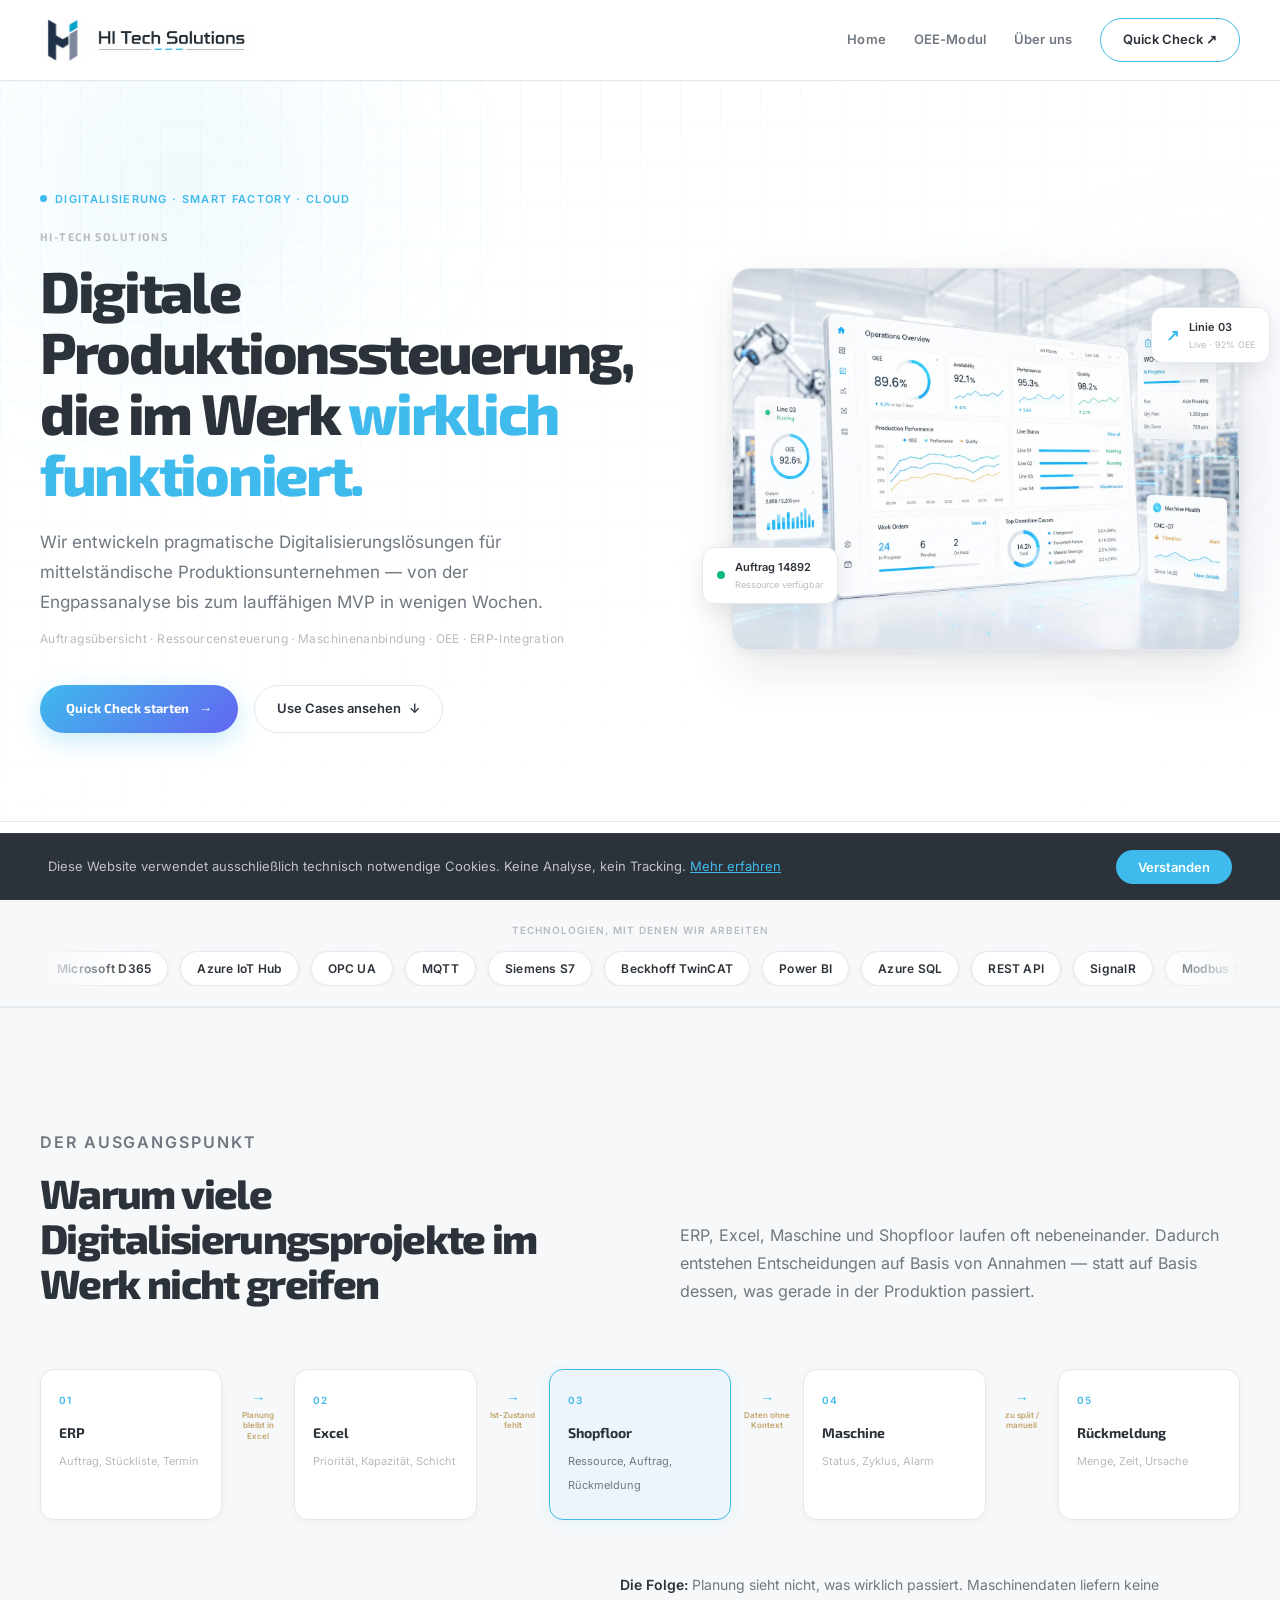
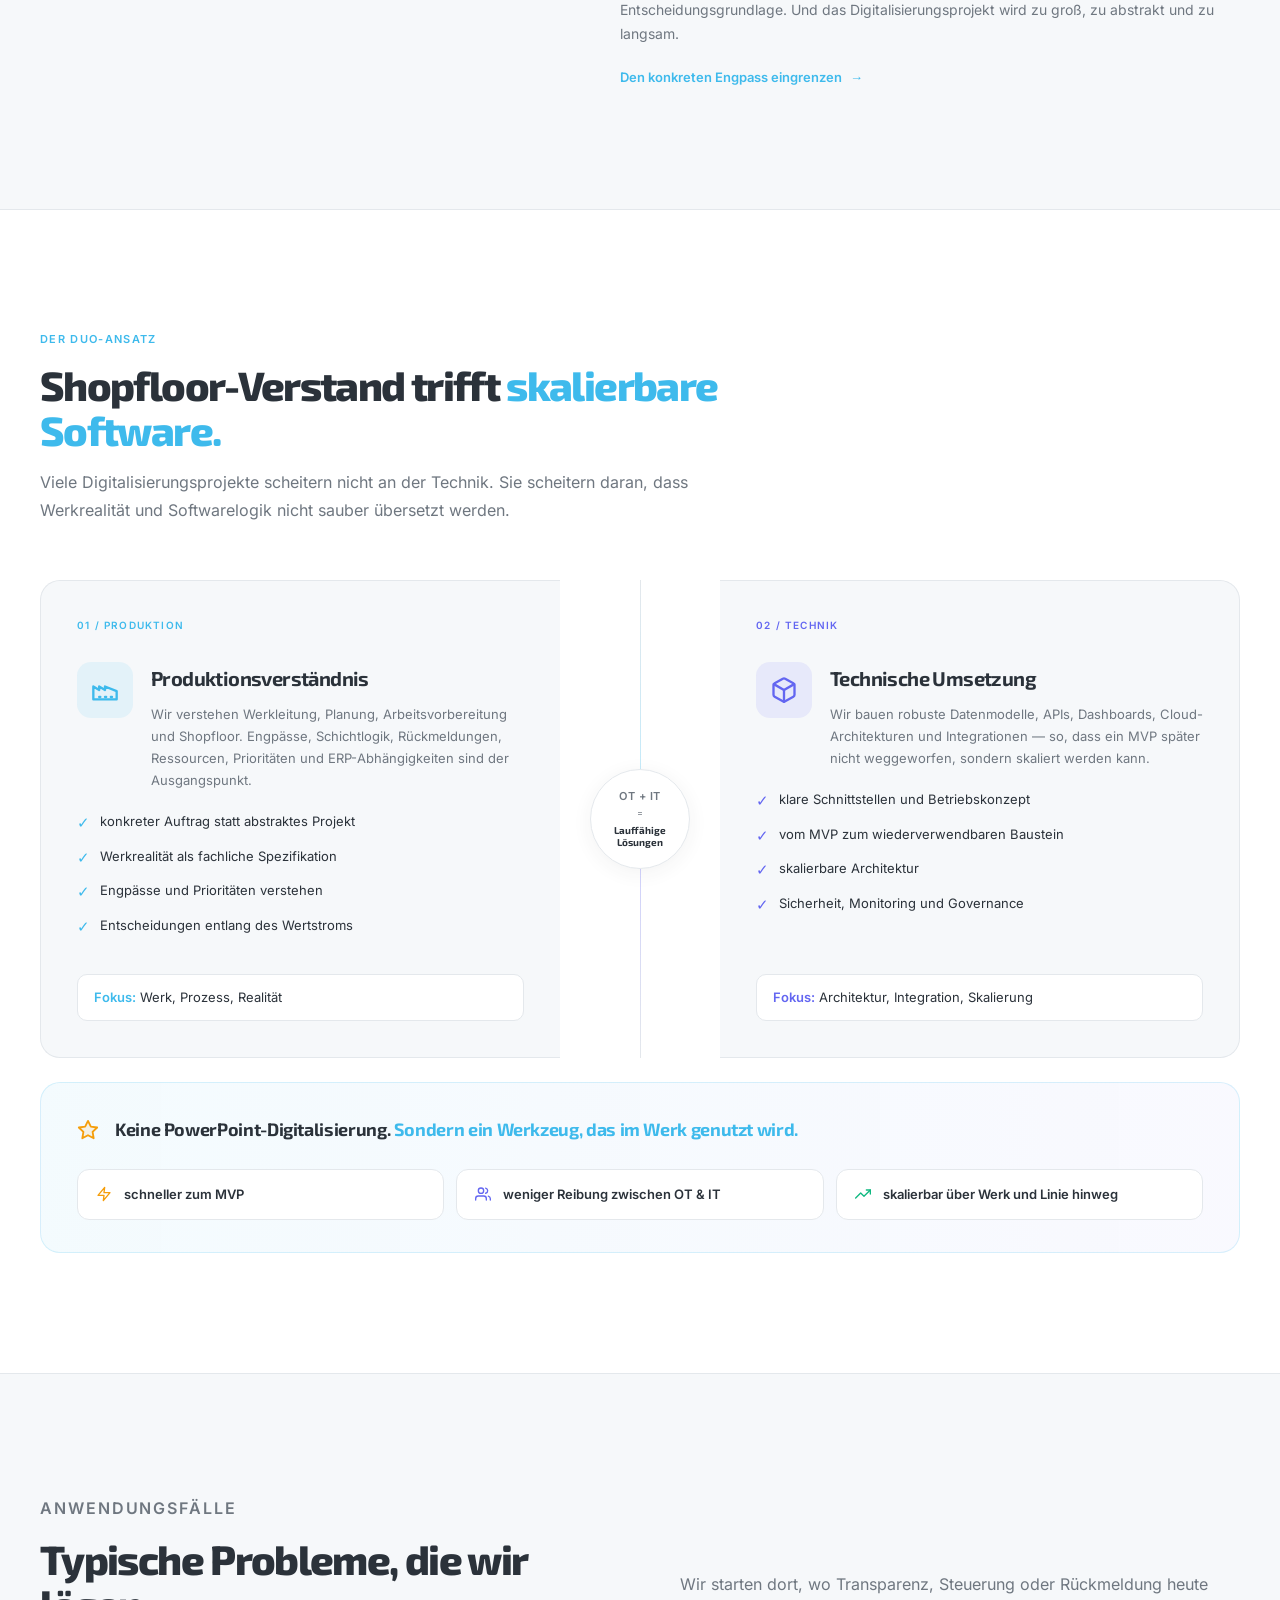
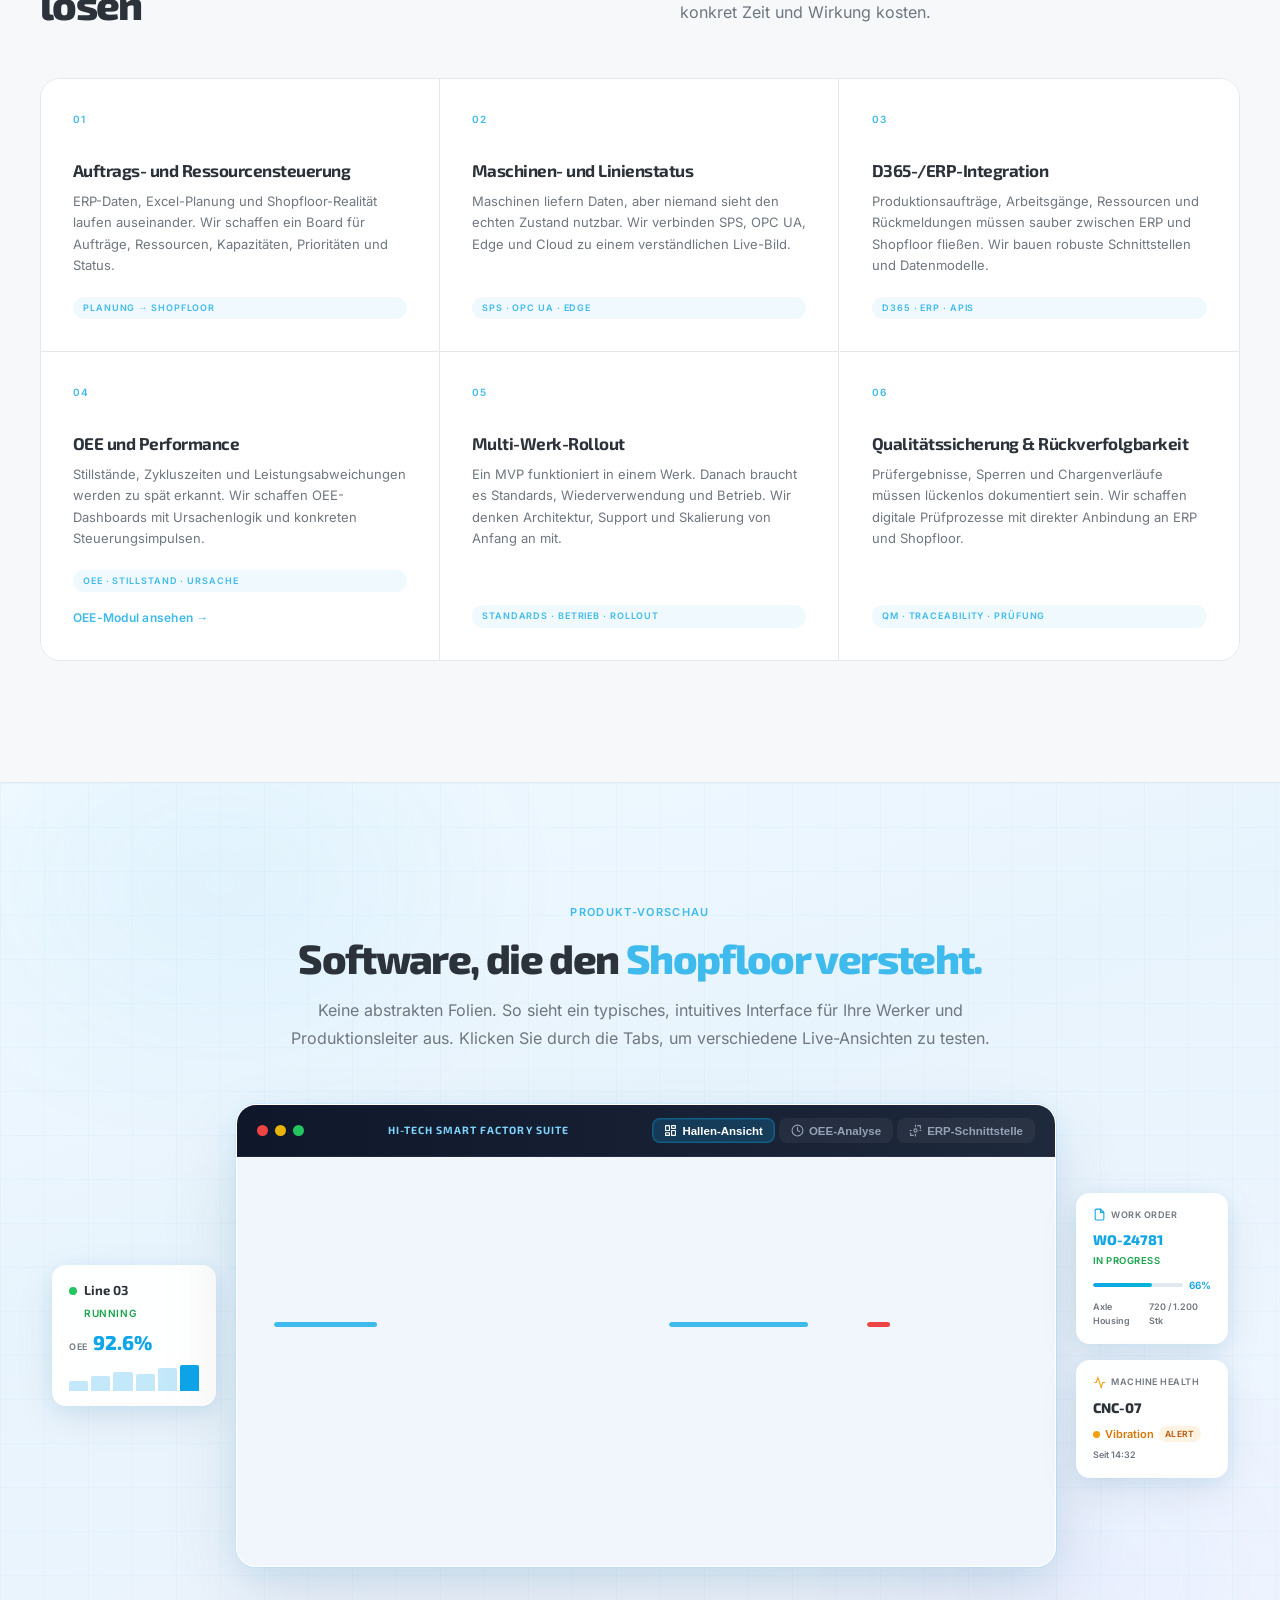
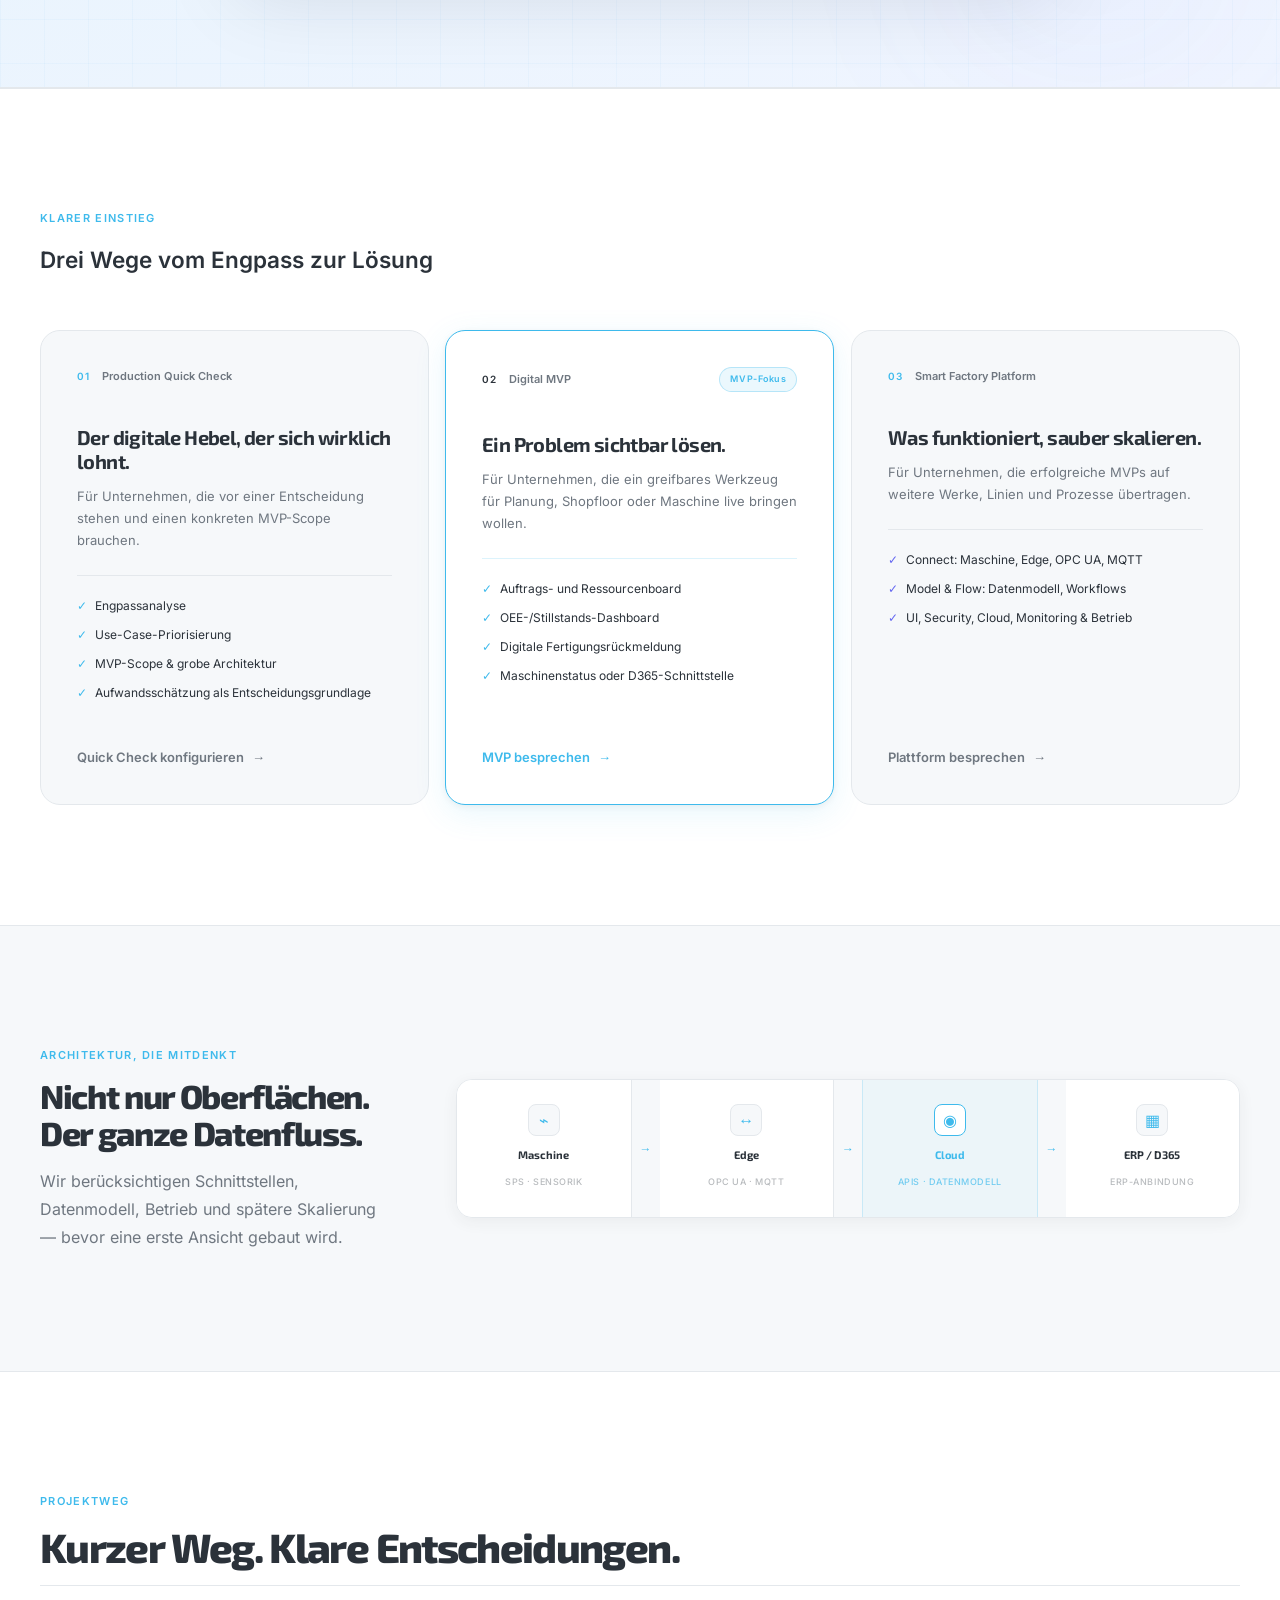
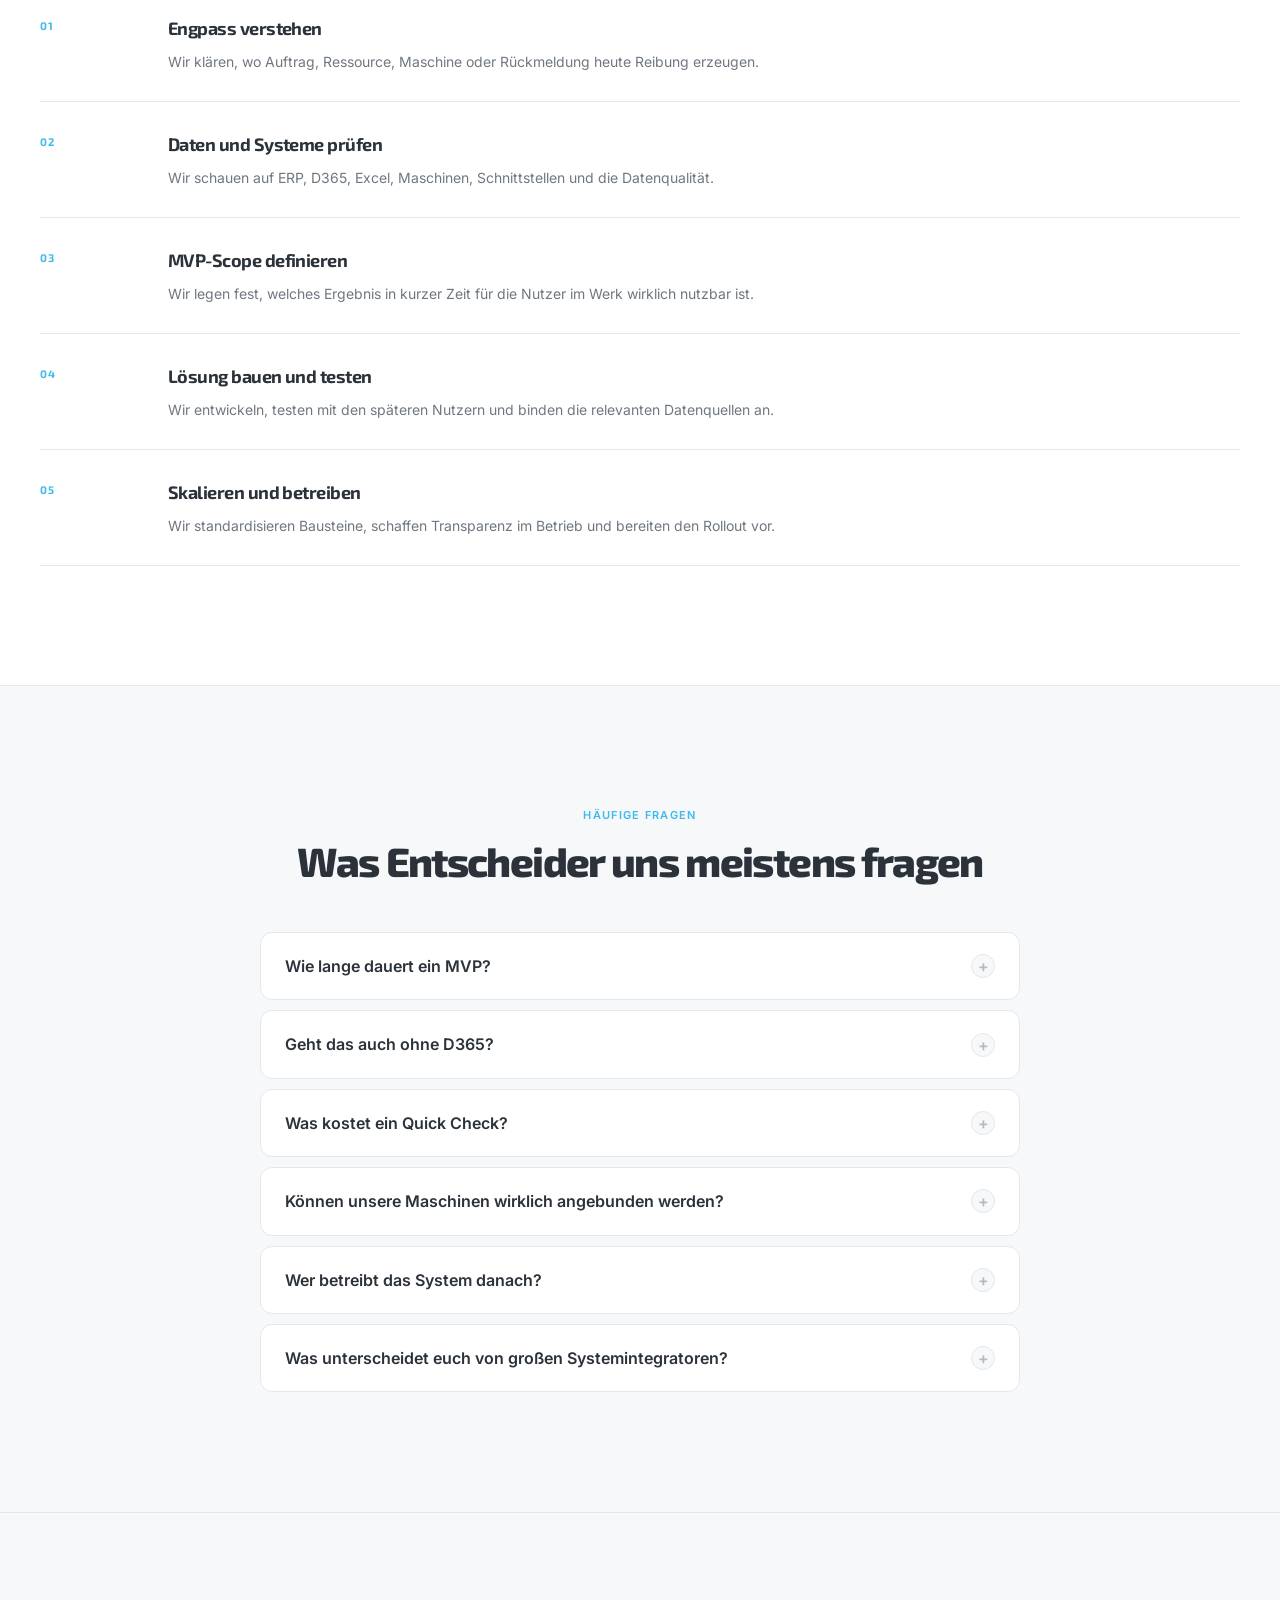
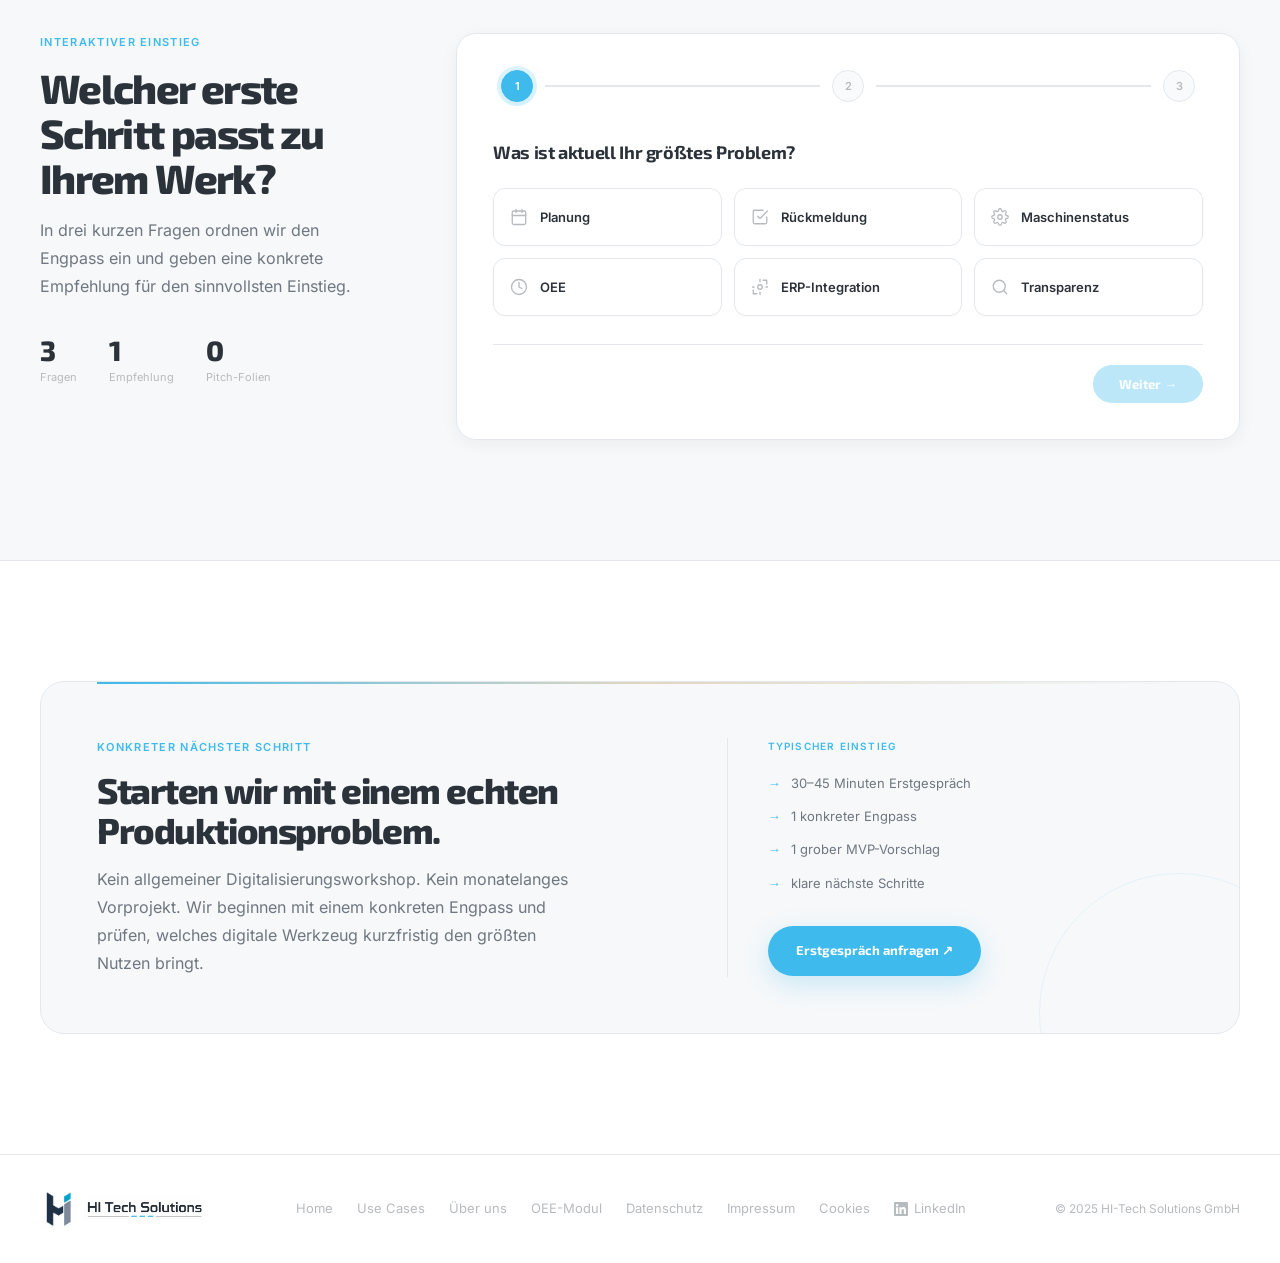
==== index.html @ 8e387e07 "Fix home page: add burger menu nav, remove floating Quick Check button - Home page navbar now shows " ====
<!doctype html>
<html lang="de">
<head>
  <meta charset="utf-8">
  <meta name="viewport" content="width=device-width, initial-scale=1">
  <title>HI-Tech Solutions | Produktionssteuerung, die funktioniert</title>
  <meta name="description" content="HI-Tech Solutions entwickelt pragmatische Digitalisierungslösungen für mittelständische Produktionsunternehmen — von der Engpassanalyse bis zum lauffähigen MVP.">
  <link rel="canonical" href="https://hitech-solutions.eu/">
  <link rel="icon" type="image/png" sizes="32x32" href="assets/logo.png">
  <link rel="apple-touch-icon" href="assets/apple-touch-icon.png">
  <link rel="manifest" href="/site.webmanifest">
  <meta name="theme-color" content="#2b323a">
  <meta property="og:type" content="website">
  <meta property="og:url" content="https://hitech-solutions.eu/">
  <meta property="og:title" content="HI-Tech Solutions – Digitalisierung für die Fertigung">
  <meta property="og:description" content="Wir verbinden Produktionswissen mit moderner Software. Pragmatische MES/MOM-Lösungen für Fertigungsunternehmen.">
  <meta property="og:image" content="https://hitech-solutions.eu/assets/smart-factory-dashboard.png">
  <meta property="og:locale" content="de_DE">
  <meta property="og:site_name" content="HI-Tech Solutions">
  <meta name="twitter:card" content="summary_large_image">
  <meta name="twitter:title" content="HI-Tech Solutions – Digitalisierung für die Fertigung">
  <meta name="twitter:description" content="Wir verbinden Produktionswissen mit moderner Software. Pragmatische MES/MOM-Lösungen für Fertigungsunternehmen.">
  <meta name="twitter:image" content="https://hitech-solutions.eu/assets/smart-factory-dashboard.png">
  <link rel="preload" as="font" type="font/woff2" href="assets/fonts/inter-normal-latin.woff2" crossorigin>
  <link rel="preload" as="font" type="font/woff2" href="assets/fonts/exo2-normal-latin.woff2" crossorigin>
  <link rel="stylesheet" href="assets/fonts/fonts.css">
  <link rel="stylesheet" href="css/auth.css">
  <link rel="stylesheet" href="css/style.css">
  <script src="js/auth.js"></script>
  <script src="js/navbar.js" defer></script>
  <script src="js/footer.js" defer></script>
</head>
<body>

<!-- Scroll progress -->
<div class="scroll-progress-container">
  <span id="progress-bar"></span>
</div>

<!-- ══ HEADER ══ -->
<hitech-navbar variant="home"></hitech-navbar>

<!-- ══ HERO ══ -->
<section id="top" class="hero-section">
  <div class="hero-grid-pattern"></div>
  <div class="hero-glow-1"></div>
  <div class="hero-glow-2"></div>

  <div id="hero-grid" class="wrap hero-layout">
    <div>
      <p class="hi d1 hero-badge-container">
        <span class="hero-badge-pulse"></span>
        Digitalisierung · Smart Factory · Cloud
      </p>
      <p class="hi d2 hero-brand">HI-Tech Solutions</p>
      <h1 class="hi d3 hero-title">Digitale Produktionssteuerung, die im Werk <em>wirklich funktioniert.</em></h1>
      <p class="hi d4 hero-lead">Wir entwickeln pragmatische Digitalisierungslösungen für mittelständische Produktionsunternehmen — von der Engpassanalyse bis zum lauffähigen MVP in wenigen Wochen.</p>
      <p class="hi d5 hero-subtags">Auftragsübersicht · Ressourcensteuerung · Maschinenanbindung · OEE · ERP-Integration</p>
      <div class="hi d6 hero-actions">
        <a href="#quick-check" class="btn-gradient">Quick Check starten <span>→</span></a>
        <a href="#use-cases" class="btn-secondary">Use Cases ansehen <span>↓</span></a>
      </div>
    </div>

    <div id="hero-visual" class="hi d4 hero-visual">
      <div class="hero-visual-glow"></div>
      <picture>
        <source srcset="assets/smart-factory-dashboard.webp" type="image/webp">
        <img src="assets/smart-factory-dashboard.png" alt="Smart-Factory-Dashboard" width="1448" height="1086" loading="lazy">
      </picture>
      <div class="hero-float-card top">
        <span class="hero-float-card-icon">↗</span>
        <span><strong>Linie 03</strong><small>Live · 92% OEE</small></span>
      </div>
      <div class="hero-float-card bottom">
        <span class="hero-float-card-dot"></span>
        <span><strong>Auftrag 14892</strong><small>Ressource verfügbar</small></span>
      </div>
    </div>
  </div>

  <div class="trust-strip-container">
    <div id="trust-strip" class="wrap trust-strip-layout">
      <span class="trust-item">Produktion verstanden</span>
      <span class="trust-dot"></span>
      <span class="trust-item">Software sauber gebaut</span>
      <span class="trust-dot"></span>
      <span class="trust-item">Cloud-ready</span>
      <span class="trust-dot"></span>
      <span class="trust-item">D365-erfahren</span>
      <span class="trust-dot"></span>
      <span class="trust-item">OT/IT-integriert</span>
    </div>
  </div>
</section>

<!-- ══ TECH LOGOS STRIP ══ -->
<section class="tech-logos-section">
  <div class="wrap tech-logos-wrap">
    <p class="tech-logos-label">Technologien, mit denen wir arbeiten</p>
    <div class="tech-logos-track-outer">
      <div class="tech-logos-track" aria-hidden="true">
        <span class="tech-logo-pill">Microsoft D365</span>
        <span class="tech-logo-pill">Azure IoT Hub</span>
        <span class="tech-logo-pill">OPC UA</span>
        <span class="tech-logo-pill">MQTT</span>
        <span class="tech-logo-pill">Siemens S7</span>
        <span class="tech-logo-pill">Beckhoff TwinCAT</span>
        <span class="tech-logo-pill">Power BI</span>
        <span class="tech-logo-pill">Azure SQL</span>
        <span class="tech-logo-pill">REST API</span>
        <span class="tech-logo-pill">SignalR</span>
        <span class="tech-logo-pill">Modbus TCP</span>
        <span class="tech-logo-pill">Microsoft D365</span>
        <span class="tech-logo-pill">Azure IoT Hub</span>
        <span class="tech-logo-pill">OPC UA</span>
        <span class="tech-logo-pill">MQTT</span>
        <span class="tech-logo-pill">Siemens S7</span>
        <span class="tech-logo-pill">Beckhoff TwinCAT</span>
        <span class="tech-logo-pill">Power BI</span>
        <span class="tech-logo-pill">Azure SQL</span>
        <span class="tech-logo-pill">REST API</span>
        <span class="tech-logo-pill">SignalR</span>
        <span class="tech-logo-pill">Modbus TCP</span>
      </div>
    </div>
  </div>
</section>

<!-- ══ PROBLEM ══ -->
<section class="sec problem-section">
  <div class="wrap">
    <div id="problem-intro" class="reveal problem-intro-grid">
      <div>
        <p class="section-eyebrow">Der Ausgangspunkt</p>
        <h2>Warum viele Digitalisierungsprojekte im Werk nicht greifen</h2>
      </div>
      <p>ERP, Excel, Maschine und Shopfloor laufen oft nebeneinander. Dadurch entstehen Entscheidungen auf Basis von Annahmen — statt auf Basis dessen, was gerade in der Produktion passiert.</p>
    </div>

    <div id="friction-flow" class="reveal friction-flow-container">
      <div class="friction-card">
        <span>01</span>
        <strong>ERP</strong>
        <small>Auftrag, Stückliste, Termin</small>
      </div>
      <div class="friction-arrow-container">
        <span>→</span>
        <span>Planung bleibt in Excel</span>
      </div>
      <div class="friction-card">
        <span>02</span>
        <strong>Excel</strong>
        <small>Priorität, Kapazität, Schicht</small>
      </div>
      <div class="friction-arrow-container">
        <span>→</span>
        <span>Ist-Zustand fehlt</span>
      </div>
      <div class="friction-card featured">
        <span>03</span>
        <strong>Shopfloor</strong>
        <small>Ressource, Auftrag, Rückmeldung</small>
      </div>
      <div class="friction-arrow-container">
        <span>→</span>
        <span>Daten ohne Kontext</span>
      </div>
      <div class="friction-card">
        <span>04</span>
        <strong>Maschine</strong>
        <small>Status, Zyklus, Alarm</small>
      </div>
      <div class="friction-arrow-container">
        <span>→</span>
        <span>zu spät / manuell</span>
      </div>
      <div class="friction-card">
        <span>05</span>
        <strong>Rückmeldung</strong>
        <small>Menge, Zeit, Ursache</small>
      </div>
    </div>

    <div class="reveal problem-conclusion">
      <p><strong>Die Folge:</strong> Planung sieht nicht, was wirklich passiert. Maschinendaten liefern keine Entscheidungsgrundlage. Und das Digitalisierungsprojekt wird zu groß, zu abstrakt und zu langsam.</p>
      <a href="#quick-check">Den konkreten Engpass eingrenzen <span>→</span></a>
    </div>
  </div>
</section>

<!-- ══ APPROACH ══ -->
<section id="ansatz" class="sec ansatz-section">
  <div class="wrap">
    <div class="reveal ansatz-intro">
      <p class="section-eyebrow">Der Duo-Ansatz</p>
      <h2 class="section-title">Shopfloor-Verstand trifft <em>skalierbare Software.</em></h2>
      <p class="section-desc">Viele Digitalisierungsprojekte scheitern nicht an der Technik. Sie scheitern daran, dass Werkrealität und Softwarelogik nicht sauber übersetzt werden.</p>
    </div>
    <!-- panels + connector -->
    <div id="approach-panels" class="reveal stagger approach-panels-container">

      <!-- Panel 01 -->
      <div class="approach-panel left">
        <p class="approach-panel-label">01 / Produktion</p>
        <div class="approach-panel-header">
          <div class="approach-panel-icon-box">
            <svg xmlns="http://www.w3.org/2000/svg" width="28" height="28" viewBox="0 0 24 24" fill="none" stroke="currentColor" stroke-width="2" stroke-linecap="round" stroke-linejoin="round"><path d="M2 20V9l5 3V9l5 3V9l10 4v7H2z"/><path d="M17 18h1"/><path d="M12 18h1"/><path d="M7 18h1"/></svg>
          </div>
          <div>
            <h3>Produktionsverständnis</h3>
            <p>Wir verstehen Werkleitung, Planung, Arbeitsvorbereitung und Shopfloor. Engpässe, Schichtlogik, Rückmeldungen, Ressourcen, Prioritäten und ERP-Abhängigkeiten sind der Ausgangspunkt.</p>
          </div>
        </div>
        <ul class="approach-panel-list">
          <li><span>✓</span>konkreter Auftrag statt abstraktes Projekt</li>
          <li><span>✓</span>Werkrealität als fachliche Spezifikation</li>
          <li><span>✓</span>Engpässe und Prioritäten verstehen</li>
          <li><span>✓</span>Entscheidungen entlang des Wertstroms</li>
        </ul>
        <div class="approach-panel-focus">
          <span>Fokus:</span> Werk, Prozess, Realität
        </div>
      </div>

      <!-- Connector -->
      <div class="approach-connector">
        <div class="approach-connector-line top"></div>
        <div class="approach-connector-hub">
          <div class="approach-connector-hub-symbols">OT + IT</div>
          <div class="approach-connector-hub-eq">=</div>
          <div class="approach-connector-hub-text">Lauffähige<br>Lösungen</div>
        </div>
        <div class="approach-connector-line bottom"></div>
      </div>

      <!-- Panel 02 -->
      <div class="approach-panel right">
        <p class="approach-panel-label">02 / Technik</p>
        <div class="approach-panel-header">
          <div class="approach-panel-icon-box">
            <svg xmlns="http://www.w3.org/2000/svg" width="28" height="28" viewBox="0 0 24 24" fill="none" stroke="currentColor" stroke-width="2" stroke-linecap="round" stroke-linejoin="round"><path d="M21 16V8a2 2 0 0 0-1-1.73l-7-4a2 2 0 0 0-2 0l-7 4A2 2 0 0 0 3 8v8a2 2 0 0 0 1 1.73l7 4a2 2 0 0 0 2 0l7-4A2 2 0 0 0 21 16z"/><polyline points="3.27 6.96 12 12.01 20.73 6.96"/><line x1="12" y1="22.08" x2="12" y2="12"/></svg>
          </div>
          <div>
            <h3>Technische Umsetzung</h3>
            <p>Wir bauen robuste Datenmodelle, APIs, Dashboards, Cloud-Architekturen und Integrationen — so, dass ein MVP später nicht weggeworfen, sondern skaliert werden kann.</p>
          </div>
        </div>
        <ul class="approach-panel-list">
          <li><span>✓</span>klare Schnittstellen und Betriebskonzept</li>
          <li><span>✓</span>vom MVP zum wiederverwendbaren Baustein</li>
          <li><span>✓</span>skalierbare Architektur</li>
          <li><span>✓</span>Sicherheit, Monitoring und Governance</li>
        </ul>
        <div class="approach-panel-focus">
          <span>Fokus:</span> Architektur, Integration, Skalierung
        </div>
      </div>
    </div>

    <!-- Bottom banner -->
    <div id="approach-conclusion" class="reveal approach-conclusion-container">
      <div class="approach-conclusion-header">
        <span>
          <svg xmlns="http://www.w3.org/2000/svg" width="22" height="22" viewBox="0 0 24 24" fill="rgba(245, 158, 11, 0.1)" stroke="#f59e0b" stroke-width="2" stroke-linecap="round" stroke-linejoin="round"><polygon points="12 2 15.09 8.26 22 9.27 17 14.14 18.18 21.02 12 17.77 5.82 21.02 7 14.14 2 9.27 8.91 8.26 12 2"/></svg>
        </span>
        <p>Keine PowerPoint-Digitalisierung. <span>Sondern ein Werkzeug, das im Werk genutzt wird.</span></p>
      </div>
      <div class="approach-conclusion-grid">
        <div class="approach-conclusion-card">
          <span>
            <svg xmlns="http://www.w3.org/2000/svg" width="16" height="16" viewBox="0 0 24 24" fill="none" stroke="#f59e0b" stroke-width="2" stroke-linecap="round" stroke-linejoin="round"><polygon points="13 2 3 14 12 14 11 22 21 10 12 10 13 2"/></svg>
          </span>schneller zum MVP
        </div>
        <div class="approach-conclusion-card">
          <span>
            <svg xmlns="http://www.w3.org/2000/svg" width="16" height="16" viewBox="0 0 24 24" fill="none" stroke="#6366f1" stroke-width="2" stroke-linecap="round" stroke-linejoin="round"><path d="M17 21v-2a4 4 0 0 0-4-4H5a4 4 0 0 0-4 4v2"/><circle cx="9" cy="7" r="4"/><path d="M23 21v-2a4 4 0 0 0-3-3.87"/><path d="M16 3.13a4 4 0 0 1 0 7.75"/></svg>
          </span>weniger Reibung zwischen OT &amp; IT
        </div>
        <div class="approach-conclusion-card">
          <span>
            <svg xmlns="http://www.w3.org/2000/svg" width="16" height="16" viewBox="0 0 24 24" fill="none" stroke="#10b981" stroke-width="2" stroke-linecap="round" stroke-linejoin="round"><polyline points="23 6 13.5 15.5 8.5 10.5 1 18"/><polyline points="17 6 23 6 23 12"/></svg>
          </span>skalierbar über Werk und Linie hinweg
        </div>
      </div>
    </div>
  </div>
</section>

<!-- ══ USE CASES ══ -->
<section id="use-cases" class="sec usecases-section">
  <div class="wrap">
    <div class="reveal usecases-intro-grid">
      <div>
        <p class="section-eyebrow">Anwendungsfälle</p>
        <h2>Typische Probleme, die wir lösen</h2>
      </div>
      <p>Wir starten dort, wo Transparenz, Steuerung oder Rückmeldung heute konkret Zeit und Wirkung kosten.</p>
    </div>
    <div id="usecase-grid" class="reveal stagger usecases-grid">
      <div class="usecase-item">
        <span class="usecase-num">01</span>
        <h3>Auftrags- und Ressourcensteuerung</h3>
        <p>ERP-Daten, Excel-Planung und Shopfloor-Realität laufen auseinander. Wir schaffen ein Board für Aufträge, Ressourcen, Kapazitäten, Prioritäten und Status.</p>
        <span class="usecase-tag">Planung → Shopfloor</span>
      </div>
      <div class="usecase-item">
        <span class="usecase-num">02</span>
        <h3>Maschinen- und Linienstatus</h3>
        <p>Maschinen liefern Daten, aber niemand sieht den echten Zustand nutzbar. Wir verbinden SPS, OPC UA, Edge und Cloud zu einem verständlichen Live-Bild.</p>
        <span class="usecase-tag">SPS · OPC UA · Edge</span>
      </div>
      <div class="usecase-item">
        <span class="usecase-num">03</span>
        <h3>D365-/ERP-Integration</h3>
        <p>Produktionsaufträge, Arbeitsgänge, Ressourcen und Rückmeldungen müssen sauber zwischen ERP und Shopfloor fließen. Wir bauen robuste Schnittstellen und Datenmodelle.</p>
        <span class="usecase-tag">D365 · ERP · APIs</span>
      </div>
      <div class="usecase-item">
        <span class="usecase-num">04</span>
        <h3>OEE und Performance</h3>
        <p>Stillstände, Zykluszeiten und Leistungsabweichungen werden zu spät erkannt. Wir schaffen OEE-Dashboards mit Ursachenlogik und konkreten Steuerungsimpulsen.</p>
        <span class="usecase-tag">OEE · Stillstand · Ursache</span>
        <a href="OEE.html" class="usecase-link">OEE-Modul ansehen →</a>
      </div>
      <div class="usecase-item">
        <span class="usecase-num">05</span>
        <h3>Multi-Werk-Rollout</h3>
        <p>Ein MVP funktioniert in einem Werk. Danach braucht es Standards, Wiederverwendung und Betrieb. Wir denken Architektur, Support und Skalierung von Anfang an mit.</p>
        <span class="usecase-tag">Standards · Betrieb · Rollout</span>
      </div>
      <div class="usecase-item">
        <span class="usecase-num">06</span>
        <h3>Qualitätssicherung & Rückverfolgbarkeit</h3>
        <p>Prüfergebnisse, Sperren und Chargenverläufe müssen lückenlos dokumentiert sein. Wir schaffen digitale Prüfprozesse mit direkter Anbindung an ERP und Shopfloor.</p>
        <span class="usecase-tag">QM · Traceability · Prüfung</span>
      </div>
    </div>
  </div>
</section>

<!-- ══ PRODUCT PREVIEW / LIVE MOCKUP ══ -->
<section id="produkt-vorschau" class="sec preview-section">
  <!-- Decorative background -->
  <div class="preview-bg" aria-hidden="true">
    <div class="preview-bg-glow g1"></div>
    <div class="preview-bg-glow g2"></div>
    <div class="preview-bg-grid"></div>
  </div>
  <div class="wrap">
    <div class="reveal preview-intro">
      <p class="section-eyebrow">Produkt-Vorschau</p>
      <h2 class="section-title">Software, die den <em>Shopfloor versteht.</em></h2>
      <p class="section-desc">Keine abstrakten Folien. So sieht ein typisches, intuitives Interface für Ihre Werker und Produktionsleiter aus. Klicken Sie durch die Tabs, um verschiedene Live-Ansichten zu testen.</p>
    </div>

    <!-- App Wrapper with Floating Cards -->
    <div class="preview-app-wrapper">

      <!-- Floating Card: Left – Line Status -->
      <div class="floating-card fc-left" aria-hidden="true">
        <div class="fc-top-row">
          <span class="fc-dot-status green"></span>
          <span class="fc-machine-label">Line 03</span>
        </div>
        <div class="fc-status-line green">Running</div>
        <div class="fc-oee-row">
          <span class="fc-oee-label">OEE</span>
          <span class="fc-oee-val">92.6%</span>
        </div>
        <div class="fc-sparkbars" aria-hidden="true">
          <span style="height:35%"></span><span style="height:52%"></span><span style="height:68%"></span>
          <span style="height:60%"></span><span style="height:80%"></span><span style="height:93%"></span>
        </div>
      </div>

      <!-- Main App Container -->
      <div id="preview-app" class="reveal preview-app-container">
        <!-- App Header -->
        <div class="app-header">
          <div class="app-window-controls">
            <span class="control-dot close"></span>
            <span class="control-dot minimize"></span>
            <span class="control-dot maximize"></span>
          </div>
          <div class="app-title">HI-TECH SMART FACTORY SUITE</div>
          <div class="app-tabs">
            <button class="app-tab-btn active" data-preview-tab="hallenansicht">
              <svg xmlns="http://www.w3.org/2000/svg" width="13" height="13" viewBox="0 0 24 24" fill="none" stroke="currentColor" stroke-width="2" stroke-linecap="round" stroke-linejoin="round"><rect x="3" y="3" width="7" height="9"/><rect x="14" y="3" width="7" height="5"/><rect x="14" y="12" width="7" height="9"/><rect x="3" y="16" width="7" height="5"/></svg>
              Hallen-Ansicht
            </button>
            <button class="app-tab-btn" data-preview-tab="oee">
              <svg xmlns="http://www.w3.org/2000/svg" width="13" height="13" viewBox="0 0 24 24" fill="none" stroke="currentColor" stroke-width="2" stroke-linecap="round" stroke-linejoin="round"><circle cx="12" cy="12" r="10"/><polyline points="12 6 12 12 16 14"/></svg>
              OEE-Analyse
            </button>
            <button class="app-tab-btn" data-preview-tab="erp">
              <svg xmlns="http://www.w3.org/2000/svg" width="13" height="13" viewBox="0 0 24 24" fill="none" stroke="currentColor" stroke-width="2" stroke-linecap="round" stroke-linejoin="round"><path d="M16 3h5v5"/><path d="M8 21H3v-5"/><path d="M12 22v-3"/><path d="M12 5V2"/><path d="M20 12h2"/><path d="M2 12h2"/><path d="M12 12m-3 0a3 3 0 1 0 6 0 3 3 0 1 0 -6 0"/></svg>
              ERP-Schnittstelle
            </button>
          </div>
        </div>

        <!-- App Body / Content Area -->
        <div class="app-body">

          <!-- Tab 1: Hallenansicht -->
          <div class="app-tab-content active" id="tab-hallenansicht">
            <!-- Machine Cards Grid -->
            <div class="preview-machine-grid">

              <!-- Machine 1: Running -->
              <div class="machine-card mc-running">
                <div class="machine-card-header">
                  <span class="machine-name">CNC-Fräse 01</span>
                  <span class="machine-status status-running"><span class="pulse-dot"></span>Läuft</span>
                </div>
                <div class="machine-oee-block">
                  <span class="machine-oee-label">OEE</span>
                  <span class="machine-oee-value oee-green">89.4%</span>
                </div>
                <div class="machine-info-line">
                  <svg xmlns="http://www.w3.org/2000/svg" width="10" height="10" viewBox="0 0 24 24" fill="none" stroke="currentColor" stroke-width="2.5"><rect x="2" y="7" width="20" height="14" rx="2"/><path d="M16 3H8"/></svg>
                  Auftrag #1042 &middot; Hebelarm
                </div>
                <div class="progress-bar-container">
                  <div class="progress-bar-label">
                    <span>Fortschritt</span>
                    <span>68%</span>
                  </div>
                  <div class="progress-bar-track">
                    <div class="progress-bar-fill" style="width: 68%;"></div>
                  </div>
                </div>
                <div class="machine-kpi-row">
                  <div class="kpi-item"><span class="kpi-val">2.850</span><span class="kpi-lbl">Stk</span></div>
                  <div class="kpi-item"><span class="kpi-val">4:20h</span><span class="kpi-lbl">Restzeit</span></div>
                  <div class="kpi-item"><span class="kpi-val">98.2%</span><span class="kpi-lbl">Qualität</span></div>
                </div>
              </div>

              <!-- Machine 2: Idle -->
              <div class="machine-card mc-idle">
                <div class="machine-card-header">
                  <span class="machine-name">CNC-Fräse 02</span>
                  <span class="machine-status status-idle"><span class="pulse-dot"></span>Bereit</span>
                </div>
                <div class="machine-oee-block">
                  <span class="machine-oee-label">OEE</span>
                  <span class="machine-oee-value oee-amber">74.2%</span>
                </div>
                <div class="machine-info-line">
                  <svg xmlns="http://www.w3.org/2000/svg" width="10" height="10" viewBox="0 0 24 24" fill="none" stroke="currentColor" stroke-width="2.5"><circle cx="12" cy="12" r="10"/><path d="M12 8v4l3 3"/></svg>
                  Kein aktiver Auftrag
                </div>
                <div class="progress-bar-container">
                  <div class="progress-bar-label">
                    <span>Fortschritt</span>
                    <span>0%</span>
                  </div>
                  <div class="progress-bar-track">
                    <div class="progress-bar-fill idle-fill" style="width: 0%;"></div>
                  </div>
                </div>
                <div class="machine-kpi-row">
                  <div class="kpi-item"><span class="kpi-val">—</span><span class="kpi-lbl">Stk</span></div>
                  <div class="kpi-item"><span class="kpi-val">Rüsten</span><span class="kpi-lbl">Status</span></div>
                  <div class="kpi-item"><span class="kpi-val">—</span><span class="kpi-lbl">Qualität</span></div>
                </div>
              </div>

              <!-- Machine 3: Running -->
              <div class="machine-card mc-running">
                <div class="machine-card-header">
                  <span class="machine-name">Schweißroboter A</span>
                  <span class="machine-status status-running"><span class="pulse-dot"></span>Läuft</span>
                </div>
                <div class="machine-oee-block">
                  <span class="machine-oee-label">OEE</span>
                  <span class="machine-oee-value oee-green">94.1%</span>
                </div>
                <div class="machine-info-line">
                  <svg xmlns="http://www.w3.org/2000/svg" width="10" height="10" viewBox="0 0 24 24" fill="none" stroke="currentColor" stroke-width="2.5"><rect x="2" y="7" width="20" height="14" rx="2"/><path d="M16 3H8"/></svg>
                  Auftrag #1041 &middot; Rahmen B
                </div>
                <div class="progress-bar-container">
                  <div class="progress-bar-label">
                    <span>Fortschritt</span>
                    <span>92%</span>
                  </div>
                  <div class="progress-bar-track">
                    <div class="progress-bar-fill" style="width: 92%;"></div>
                  </div>
                </div>
                <div class="machine-kpi-row">
                  <div class="kpi-item"><span class="kpi-val">1.840</span><span class="kpi-lbl">Stk</span></div>
                  <div class="kpi-item"><span class="kpi-val">0:30h</span><span class="kpi-lbl">Restzeit</span></div>
                  <div class="kpi-item"><span class="kpi-val">99.1%</span><span class="kpi-lbl">Qualität</span></div>
                </div>
              </div>

              <!-- Machine 4: Stopped -->
              <div class="machine-card mc-stopped">
                <div class="machine-card-header">
                  <span class="machine-name">Montagelinie 1</span>
                  <span class="machine-status status-stopped"><span class="pulse-dot"></span>Störung</span>
                </div>
                <div class="machine-oee-block">
                  <span class="machine-oee-label">OEE</span>
                  <span class="machine-oee-value oee-red">58.7%</span>
                </div>
                <div class="machine-info-line info-red">
                  <svg xmlns="http://www.w3.org/2000/svg" width="10" height="10" viewBox="0 0 24 24" fill="none" stroke="currentColor" stroke-width="2.5"><path d="M10.29 3.86L1.82 18a2 2 0 0 0 1.71 3h16.94a2 2 0 0 0 1.71-3L13.71 3.86a2 2 0 0 0-3.42 0z"/><line x1="12" y1="9" x2="12" y2="13"/><line x1="12" y1="17" x2="12.01" y2="17"/></svg>
                  Materialmangel
                </div>
                <div class="progress-bar-container">
                  <div class="progress-bar-label">
                    <span>Rüstung</span>
                    <span>15%</span>
                  </div>
                  <div class="progress-bar-track">
                    <div class="progress-bar-fill stopped" style="width: 15%;"></div>
                  </div>
                </div>
                <div class="machine-kpi-row">
                  <div class="kpi-item"><span class="kpi-val kpi-red">720</span><span class="kpi-lbl">Stk</span></div>
                  <div class="kpi-item"><span class="kpi-val kpi-red">Gestoppt</span><span class="kpi-lbl">Status</span></div>
                  <div class="kpi-item"><span class="kpi-val kpi-red">82.1%</span><span class="kpi-lbl">Qualität</span></div>
                </div>
              </div>

            </div>

            <!-- Dashboard Widgets Row -->
            <div class="dashboard-widgets-row">

              <!-- Widget 1: OEE Ring -->
              <div class="dash-widget">
                <div class="widget-header">
                  <svg xmlns="http://www.w3.org/2000/svg" width="11" height="11" viewBox="0 0 24 24" fill="none" stroke="currentColor" stroke-width="2.5"><circle cx="12" cy="12" r="10"/><polyline points="12 6 12 12 16 14"/></svg>
                  OEE-Analyse
                </div>
                <div class="widget-oee-ring">
                  <svg viewBox="0 0 64 64" width="60" height="60">
                    <circle cx="32" cy="32" r="26" fill="none" stroke="#e2e8f0" stroke-width="7"/>
                    <circle cx="32" cy="32" r="26" fill="none" stroke="#0ea5e9" stroke-width="7"
                      stroke-dasharray="163.4" stroke-dashoffset="16.7"
                      stroke-linecap="round" transform="rotate(-90 32 32)"/>
                    <text x="32" y="36" text-anchor="middle" font-size="11" font-weight="800" fill="#0f172a" font-family="Exo 2, sans-serif">89.6%</text>
                  </svg>
                </div>
                <div class="widget-trend-row">
                  <svg xmlns="http://www.w3.org/2000/svg" width="9" height="9" viewBox="0 0 24 24" fill="none" stroke="#16a34a" stroke-width="2.5"><polyline points="23 6 13.5 15.5 8.5 10.5 1 18"/><polyline points="17 6 23 6 23 12"/></svg>
                  <span class="trend-pos">+6.2%</span> vs. 7 Tage
                </div>
              </div>

              <!-- Widget 2: Linienstatus -->
              <div class="dash-widget">
                <div class="widget-header">
                  <svg xmlns="http://www.w3.org/2000/svg" width="11" height="11" viewBox="0 0 24 24" fill="none" stroke="currentColor" stroke-width="2.5"><rect x="3" y="3" width="7" height="9"/><rect x="14" y="3" width="7" height="5"/><rect x="14" y="12" width="7" height="9"/><rect x="3" y="16" width="7" height="5"/></svg>
                  Linienstatus
                </div>
                <div class="widget-line-list">
                  <div class="widget-line-item">
                    <span class="wl-name">Linie 01</span>
                    <div class="wl-track"><div class="wl-fill" style="width:85%;background:#22c55e;"></div></div>
                    <span class="wl-state" style="color:#16a34a;">Running</span>
                  </div>
                  <div class="widget-line-item">
                    <span class="wl-name">Linie 02</span>
                    <div class="wl-track"><div class="wl-fill" style="width:72%;background:#22c55e;"></div></div>
                    <span class="wl-state" style="color:#16a34a;">Running</span>
                  </div>
                  <div class="widget-line-item">
                    <span class="wl-name">Linie 03</span>
                    <div class="wl-track"><div class="wl-fill" style="width:10%;background:#f59e0b;"></div></div>
                    <span class="wl-state" style="color:#d97706;">Maintenance</span>
                  </div>
                </div>
              </div>

              <!-- Widget 3: Aufträge -->
              <div class="dash-widget">
                <div class="widget-header">
                  <svg xmlns="http://www.w3.org/2000/svg" width="11" height="11" viewBox="0 0 24 24" fill="none" stroke="currentColor" stroke-width="2.5"><path d="M14 2H6a2 2 0 0 0-2 2v16a2 2 0 0 0 2 2h12a2 2 0 0 0 2-2V8z"/><polyline points="14 2 14 8 20 8"/></svg>
                  Aufträge
                </div>
                <div class="widget-orders-kpi">
                  <div class="wok-item">
                    <span class="wok-val" style="color:#0ea5e9;">24</span>
                    <span class="wok-lbl">In Arbeit</span>
                  </div>
                  <div class="wok-item">
                    <span class="wok-val" style="color:#f59e0b;">6</span>
                    <span class="wok-lbl">Wartend</span>
                  </div>
                  <div class="wok-item">
                    <span class="wok-val" style="color:#ef4444;">2</span>
                    <span class="wok-lbl">Blockiert</span>
                  </div>
                </div>
                <div class="widget-orders-bar">
                  <div style="width:75%;background:#0ea5e9;height:100%;border-radius:3px 0 0 3px;"></div>
                  <div style="width:18.75%;background:#f59e0b;height:100%;"></div>
                  <div style="width:6.25%;background:#ef4444;height:100%;border-radius:0 3px 3px 0;"></div>
                </div>
              </div>

              <!-- Widget 4: Störungen -->
              <div class="dash-widget">
                <div class="widget-header">
                  <svg xmlns="http://www.w3.org/2000/svg" width="11" height="11" viewBox="0 0 24 24" fill="none" stroke="#ef4444" stroke-width="2.5"><path d="M10.29 3.86L1.82 18a2 2 0 0 0 1.71 3h16.94a2 2 0 0 0 1.71-3L13.71 3.86a2 2 0 0 0-3.42 0z"/><line x1="12" y1="9" x2="12" y2="13"/><line x1="12" y1="17" x2="12.01" y2="17"/></svg>
                  Störungen
                </div>
                <div class="widget-alert-list">
                  <div class="wal-item">
                    <span class="wal-dot" style="background:#ef4444;"></span>
                    <span class="wal-name">Materialmangel</span>
                    <span class="wal-loc">Linie 1</span>
                  </div>
                  <div class="wal-item">
                    <span class="wal-dot" style="background:#f59e0b;"></span>
                    <span class="wal-name">Maschinenstillstand</span>
                    <span class="wal-loc">CNC-02</span>
                  </div>
                  <div class="wal-item">
                    <span class="wal-dot" style="background:#6366f1;"></span>
                    <span class="wal-name">Qualitätsprüfung</span>
                    <span class="wal-loc">Linie 3</span>
                  </div>
                </div>
              </div>

            </div>
          </div>

          <!-- Tab 2: OEE-Analyse -->
          <div class="app-tab-content" id="tab-oee" style="display:none">
          <div class="preview-oee-layout">
            
            <!-- Gauges Row -->
            <div class="oee-gauges-container">
              <div class="oee-gauge-card">
                <div class="oee-gauge-circle" style="--percent: 85; --color: var(--color-primary);">
                  <div class="oee-gauge-value">85%</div>
                </div>
                <div class="oee-gauge-name">Verfügbarkeit</div>
              </div>
              <div class="oee-gauge-card">
                <div class="oee-gauge-circle" style="--percent: 92; --color: var(--color-indigo);">
                  <div class="oee-gauge-value">92%</div>
                </div>
                <div class="oee-gauge-name">Leistung</div>
              </div>
              <div class="oee-gauge-card">
                <div class="oee-gauge-circle" style="--percent: 99; --color: #10b981;">
                  <div class="oee-gauge-value">99%</div>
                </div>
                <div class="oee-gauge-name">Qualität</div>
              </div>
            </div>
            
            <!-- Trend and Stoppage Breakdown -->
            <div class="oee-charts-grid">
              
              <!-- Stoppage Reasons -->
              <div class="oee-chart-card">
                <h4>Hauptstillstandsgründe (Woche)</h4>
                <div class="oee-bar-chart">
                  <div class="oee-chart-row">
                    <span class="oee-row-label">Rüstvorgänge</span>
                    <div class="oee-row-track">
                      <div class="oee-row-fill" style="width: 45%; background: var(--color-primary);"></div>
                    </div>
                    <span class="oee-row-val">45%</span>
                  </div>
                  <div class="oee-chart-row">
                    <span class="oee-row-label">Materialmangel</span>
                    <div class="oee-row-track">
                      <div class="oee-row-fill" style="width: 30%; background: var(--color-indigo);"></div>
                    </div>
                    <span class="oee-row-val">30%</span>
                  </div>
                  <div class="oee-chart-row">
                    <span class="oee-row-label">Tooling-Defekt</span>
                    <div class="oee-row-track">
                      <div class="oee-row-fill" style="width: 25%; background: #ef4444;"></div>
                    </div>
                    <span class="oee-row-val">25%</span>
                  </div>
                </div>
              </div>
              
              <!-- OEE Trend -->
              <div class="oee-chart-card">
                <h4>OEE-Entwicklung (letzte 5 Tage)</h4>
                <div class="oee-trend-chart">
                  <div class="trend-col">
                    <div class="trend-bar" style="height: 78%;"><span class="trend-tooltip">Mo: 78%</span></div>
                    <span class="trend-day">Mo</span>
                  </div>
                  <div class="trend-col">
                    <div class="trend-bar" style="height: 81%;"><span class="trend-tooltip">Di: 81%</span></div>
                    <span class="trend-day">Di</span>
                  </div>
                  <div class="trend-col">
                    <div class="trend-bar" style="height: 84%;"><span class="trend-tooltip">Mi: 84%</span></div>
                    <span class="trend-day">Mi</span>
                  </div>
                  <div class="trend-col">
                    <div class="trend-bar" style="height: 86%;"><span class="trend-tooltip">Do: 86%</span></div>
                    <span class="trend-day">Do</span>
                  </div>
                  <div class="trend-col">
                    <div class="trend-bar active" style="height: 89%;"><span class="trend-tooltip">Fr: 89.4%</span></div>
                    <span class="trend-day">Fr</span>
                  </div>
                </div>
              </div>
              
            </div>
          </div>
        </div>
        
        <!-- Tab 3: ERP-Schnittstelle -->
        <div class="app-tab-content" id="tab-erp" style="display:none">
          <div class="preview-erp-layout">
            <div class="erp-status-bar">
              <div class="erp-status-left">
                <span class="status-indicator-green"></span>
                <span>Dynamics 365 Sync: <strong>Aktiv</strong></span>
              </div>
              <div class="erp-status-right">Letzter Abgleich: Gerade eben</div>
            </div>
            
            <div class="erp-logger-container">
              <div class="erp-logger-header">Echtzeit-Datenabgleich (Live-Protokoll)</div>
              <div class="erp-logger-body" id="erp-logger-flow">
                <div class="log-row">
                  <span class="log-time">[10:44:00]</span>
                  <span class="log-tag tag-success">SUCCESS</span>
                  <span class="log-msg">Shopfloor &rarr; ERP: Rückmeldung <strong>Montagelinie 1</strong> (120 Stk gefertigt)</span>
                </div>
                <div class="log-row">
                  <span class="log-time">[10:42:15]</span>
                  <span class="log-tag tag-info">SYNC</span>
                  <span class="log-msg">ERP &rarr; Shopfloor: Fertigungsauftrag <strong>#1044</strong> synchronisiert (Menge: 250 Stk)</span>
                </div>
                <div class="log-row">
                  <span class="log-time">[10:39:50]</span>
                  <span class="log-tag tag-success">SUCCESS</span>
                  <span class="log-msg">Shopfloor &rarr; ERP: Maschinenstatus <strong>CNC-Fräse 02</strong> gewechselt auf [Rüsten]</span>
                </div>
                <div class="log-row">
                  <span class="log-time">[10:35:10]</span>
                  <span class="log-tag tag-info">SYNC</span>
                  <span class="log-msg">ERP &rarr; Shopfloor: Materialcharge <strong>#C-784</strong> für Auftrag #1042 freigegeben</span>
                </div>
                <div class="log-row">
                  <span class="log-time">[10:30:00]</span>
                  <span class="log-tag tag-success">SUCCESS</span>
                  <span class="log-msg">Shopfloor &rarr; ERP: Schichtende <strong>Frühschicht</strong> gemeldet (OEE: 82.3%)</span>
                </div>
              </div>
            </div>
          </div>
        </div>

      </div><!-- /app-body -->
    </div><!-- /preview-app-container -->

      <!-- Floating Card: Work Order (right top) -->
      <div class="floating-card fc-right-top" aria-hidden="true">
        <div class="fc-header-row">
          <svg xmlns="http://www.w3.org/2000/svg" width="13" height="13" viewBox="0 0 24 24" fill="none" stroke="#0ea5e9" stroke-width="2"><path d="M14 2H6a2 2 0 0 0-2 2v16a2 2 0 0 0 2 2h12a2 2 0 0 0 2-2V8z"/><polyline points="14 2 14 8 20 8"/></svg>
          <span>Work Order</span>
        </div>
        <div class="fc-wo-id">WO-24781</div>
        <div class="fc-wo-status">In Progress</div>
        <div class="fc-progress-wrap">
          <div class="fc-progress-bar"><div class="fc-progress-fill" style="width:66%;"></div></div>
          <span class="fc-progress-pct">66%</span>
        </div>
        <div class="fc-wo-meta">
          <span>Axle Housing</span>
          <span>720 / 1.200 Stk</span>
        </div>
      </div>

      <!-- Floating Card: Machine Health (right bottom) -->
      <div class="floating-card fc-right-bottom" aria-hidden="true">
        <div class="fc-header-row">
          <svg xmlns="http://www.w3.org/2000/svg" width="13" height="13" viewBox="0 0 24 24" fill="none" stroke="#f59e0b" stroke-width="2"><polyline points="22 12 18 12 15 21 9 3 6 12 2 12"/></svg>
          <span>Machine Health</span>
        </div>
        <div class="fc-mh-name">CNC-07</div>
        <div class="fc-mh-alert">
          <span class="fc-alert-dot"></span>
          Vibration
          <span class="fc-alert-badge">Alert</span>
        </div>
        <div class="fc-mh-since">Seit 14:32</div>
      </div>

    </div><!-- /preview-app-wrapper -->
  </div><!-- /wrap -->
</section>

<!-- ══ OFFERS ══ -->
<section id="angebote" class="sec offers-section">
  <div class="wrap">
    <div class="reveal offers-intro">
      <p class="section-eyebrow">Klarer Einstieg</p>
      <h2>Drei Wege vom Engpass zur Lösung</h2>
    </div>
    <div id="offers-grid" class="reveal stagger offers-grid">
      <div class="offer-card">
        <div class="offer-card-header">
          <span>01</span>
          <span>Production Quick Check</span>
        </div>
        <h3>Der digitale Hebel, der sich wirklich lohnt.</h3>
        <p>Für Unternehmen, die vor einer Entscheidung stehen und einen konkreten MVP-Scope brauchen.</p>
        <ul>
          <li><span class="check-primary">✓</span>Engpassanalyse</li>
          <li><span class="check-primary">✓</span>Use-Case-Priorisierung</li>
          <li><span class="check-primary">✓</span>MVP-Scope &amp; grobe Architektur</li>
          <li><span class="check-primary">✓</span>Aufwandsschätzung als Entscheidungsgrundlage</li>
        </ul>
        <a href="#quick-check" class="offer-card-action">Quick Check konfigurieren <span>→</span></a>
      </div>

      <div class="offer-card offer-card-featured">
        <div class="offer-card-header">
          <span>02</span>
          <span>Digital MVP</span>
          <span class="offer-card-badge">MVP-Fokus</span>
        </div>
        <h3>Ein Problem sichtbar lösen.</h3>
        <p>Für Unternehmen, die ein greifbares Werkzeug für Planung, Shopfloor oder Maschine live bringen wollen.</p>
        <ul>
          <li><span class="check-primary">✓</span>Auftrags- und Ressourcenboard</li>
          <li><span class="check-primary">✓</span>OEE-/Stillstands-Dashboard</li>
          <li><span class="check-primary">✓</span>Digitale Fertigungsrückmeldung</li>
          <li><span class="check-primary">✓</span>Maschinenstatus oder D365-Schnittstelle</li>
        </ul>
        <a href="#kontakt" class="offer-card-action">MVP besprechen <span>→</span></a>
      </div>

      <div class="offer-card">
        <div class="offer-card-header">
          <span>03</span>
          <span>Smart Factory Platform</span>
        </div>
        <h3>Was funktioniert, sauber skalieren.</h3>
        <p>Für Unternehmen, die erfolgreiche MVPs auf weitere Werke, Linien und Prozesse übertragen.</p>
        <ul>
          <li><span class="check-indigo">✓</span>Connect: Maschine, Edge, OPC UA, MQTT</li>
          <li><span class="check-indigo">✓</span>Model &amp; Flow: Datenmodell, Workflows</li>
          <li><span class="check-indigo">✓</span>UI, Security, Cloud, Monitoring &amp; Betrieb</li>
        </ul>
        <a href="#kontakt" class="offer-card-action">Plattform besprechen <span>→</span></a>
      </div>
    </div>
  </div>
</section>

<!-- ══ ARCHITECTURE ══ -->
<section class="sec architecture-section">
  <div id="arch-layout" class="wrap architecture-layout">
    <div class="reveal">
      <p class="section-eyebrow">Architektur, die mitdenkt</p>
      <h2 class="section-title">Nicht nur Oberflächen. Der ganze Datenfluss.</h2>
      <p class="section-desc">Wir berücksichtigen Schnittstellen, Datenmodell, Betrieb und spätere Skalierung — bevor eine erste Ansicht gebaut wird.</p>
    </div>
    <div id="arch-flow" class="reveal architecture-flow">
      <div class="arch-unit">
        <span>⌁</span>
        <strong>Maschine</strong>
        <small>SPS · Sensorik</small>
        <div class="arch-tooltip">
          <div class="arch-tooltip-title">Maschine</div>
          <ul class="arch-tooltip-list">
            <li><strong>Schnittstellen</strong><span class="desc">Siemens S7, Beckhoff ADS, Modbus TCP, OPC UA</span></li>
            <li><strong>Hardware</strong><span class="desc">Integration via Bestands-SPS oder dedizierte Gateways</span></li>
            <li><strong>Erfassung</strong><span class="desc">Millisekundengenaue Signale für exakte Taktzeiten</span></li>
          </ul>
        </div>
      </div>
      <div class="arch-sep"><span>→</span></div>
      <div class="arch-unit">
        <span>↔</span>
        <strong>Edge</strong>
        <small>OPC UA · MQTT</small>
        <div class="arch-tooltip">
          <div class="arch-tooltip-title">Edge-Ebene</div>
          <ul class="arch-tooltip-list">
            <li><strong>Protokolle</strong><span class="desc">OPC UA (Secure), MQTT (Sparkplug B), Node-RED</span></li>
            <li><strong>Ausfall</strong><span class="desc">Lokaler Datenpuffer bei Netzunterbrechung (Store-Forward)</span></li>
            <li><strong>Sicherheit</strong><span class="desc">TLS 1.3 Verschlüsselung &amp; Client-Zertifikate</span></li>
          </ul>
        </div>
      </div>
      <div class="arch-sep"><span>→</span></div>
      <div class="arch-unit featured">
        <span>◉</span>
        <strong>Cloud</strong>
        <small>APIs · Datenmodell</small>
        <div class="arch-tooltip">
          <div class="arch-tooltip-title">Cloud / API</div>
          <ul class="arch-tooltip-list">
            <li><strong>APIs</strong><span class="desc">REST APIs &amp; WebSockets für Echtzeit-Dashboards</span></li>
            <li><strong>Modell</strong><span class="desc">Unified Namespace (UNS) entkoppelt Daten &amp; Apps</span></li>
            <li><strong>Sicherheit</strong><span class="desc">ISO 27001-konform gehostet in Deutschland</span></li>
          </ul>
        </div>
      </div>
      <div class="arch-sep"><span>→</span></div>
      <div class="arch-unit">
        <span>▦</span>
        <strong>ERP / D365</strong>
        <small>ERP-Anbindung</small>
        <div class="arch-tooltip">
          <div class="arch-tooltip-title">ERP-Integration</div>
          <ul class="arch-tooltip-list">
            <li><strong>Standard</strong><span class="desc">Azure Service Bus, Dataverse, OData/REST</span></li>
            <li><strong>Fluss</strong><span class="desc">Synchronisation von Aufträgen &amp; Ist-Rückmeldungen</span></li>
            <li><strong>Sicherheit</strong><span class="desc">OAuth 2.0 Authentifizierung &amp; Rollenrechte</span></li>
          </ul>
        </div>
      </div>
    </div>
  </div>
</section>

<!-- ══ JOURNEY ══ -->
<section id="projektweg" class="sec journey-section">
  <div class="wrap">
    <div class="reveal">
      <p class="section-eyebrow">Projektweg</p>
      <h2 class="section-title">Kurzer Weg. Klare Entscheidungen.</h2>
    </div>
    <ol class="journey-list">
      <li class="journey-li reveal">
        <span>01</span>
        <div><h3>Engpass verstehen</h3><p>Wir klären, wo Auftrag, Ressource, Maschine oder Rückmeldung heute Reibung erzeugen.</p></div>
      </li>
      <li class="journey-li reveal">
        <span>02</span>
        <div><h3>Daten und Systeme prüfen</h3><p>Wir schauen auf ERP, D365, Excel, Maschinen, Schnittstellen und die Datenqualität.</p></div>
      </li>
      <li class="journey-li reveal">
        <span>03</span>
        <div><h3>MVP-Scope definieren</h3><p>Wir legen fest, welches Ergebnis in kurzer Zeit für die Nutzer im Werk wirklich nutzbar ist.</p></div>
      </li>
      <li class="journey-li reveal">
        <span>04</span>
        <div><h3>Lösung bauen und testen</h3><p>Wir entwickeln, testen mit den späteren Nutzern und binden die relevanten Datenquellen an.</p></div>
      </li>
      <li class="journey-li reveal">
        <span>05</span>
        <div><h3>Skalieren und betreiben</h3><p>Wir standardisieren Bausteine, schaffen Transparenz im Betrieb und bereiten den Rollout vor.</p></div>
      </li>
    </ol>
  </div>
</section>

<!-- ══ FAQ ══ -->
<section id="faq" class="sec faq-section">
  <div class="wrap">
    <div class="reveal faq-header">
      <p class="section-eyebrow">Häufige Fragen</p>
      <h2 class="section-title">Was Entscheider uns meistens fragen</h2>
    </div>

    <div class="faq-list reveal">

      <details class="faq-item">
        <summary class="faq-question">
          <span>Wie lange dauert ein MVP?</span>
          <span class="faq-icon" aria-hidden="true"></span>
        </summary>
        <div class="faq-answer">
          <p>In der Regel 6–10 Wochen vom ersten Workshop bis zum lauffähigen System. Wir starten mit einem Quick Check (1–2 Stunden), gefolgt von einem 2-tägigen Discovery-Workshop. Danach beginnt die Entwicklung mit klaren Meilensteinen. Komplexere Integrationen (z. B. Siemens S7 + D365) können 12–14 Wochen benötigen — das klären wir transparent im Discovery.</p>
        </div>
      </details>

      <details class="faq-item">
        <summary class="faq-question">
          <span>Geht das auch ohne D365?</span>
          <span class="faq-icon" aria-hidden="true"></span>
        </summary>
        <div class="faq-answer">
          <p>Ja, absolut. D365 ist eines von mehreren ERP-Systemen, mit denen wir arbeiten. Wir integrieren ebenso SAP, Infor, proALPHA oder individuelle ERP-Lösungen über REST-APIs oder direkte Datenbankanbindungen. Wer noch kein ERP nutzt, kann trotzdem starten — wir bauen dann die Produktionsebene autark auf.</p>
        </div>
      </details>

      <details class="faq-item">
        <summary class="faq-question">
          <span>Was kostet ein Quick Check?</span>
          <span class="faq-icon" aria-hidden="true"></span>
        </summary>
        <div class="faq-answer">
          <p>Der Quick Check ist kostenlos. In einem 60-minütigen Gespräch analysieren wir Ihren konkreten Engpass und geben eine ehrliche Einschätzung: Wo lohnt sich ein Einstieg, was ist realistisch machbar, und welcher erste Schritt bringt den schnellsten Mehrwert — ohne Pitch-Folien, ohne Verkaufsgespräch.</p>
        </div>
      </details>

      <details class="faq-item">
        <summary class="faq-question">
          <span>Können unsere Maschinen wirklich angebunden werden?</span>
          <span class="faq-icon" aria-hidden="true"></span>
        </summary>
        <div class="faq-answer">
          <p>Meistens ja — selbst ältere Steuerungen. Wir arbeiten mit OPC UA, MQTT, Modbus TCP, Siemens S7-Protokoll und Beckhoff ADS. Für Maschinen ohne Netzwerkfähigkeit gibt es kostengünstige Edge-Gateways, die analoge oder digitale Signale erfassen. Die Machbarkeit klären wir im Discovery-Workshop mit einem kurzen Maschinenaudit.</p>
        </div>
      </details>

      <details class="faq-item">
        <summary class="faq-question">
          <span>Wer betreibt das System danach?</span>
          <span class="faq-icon" aria-hidden="true"></span>
        </summary>
        <div class="faq-answer">
          <p>Das entscheiden Sie. Wir bauen die Lösung so, dass Ihr Team sie selbst betreiben und erweitern kann — mit Dokumentation und Schulung. Alternativ übernehmen wir den Betrieb über Azure und bieten SLA-basierte Supportpakete. Kein Vendor-Lock-in: Der Code gehört Ihnen.</p>
        </div>
      </details>

      <details class="faq-item">
        <summary class="faq-question">
          <span>Was unterscheidet euch von großen Systemintegratoren?</span>
          <span class="faq-icon" aria-hidden="true"></span>
        </summary>
        <div class="faq-answer">
          <p>Wir sind ein kleines, spezialisiertes Team mit tiefem Verständnis sowohl für Produktion als auch für moderne Software-Architektur. Keine Zwischenebenen, keine Presales-Teams, kein Overhead. Sie sprechen direkt mit den Personen, die entwickeln. Das macht uns schneller, ehrlicher und günstiger — bei vergleichbarer technischer Tiefe.</p>
        </div>
      </details>

    </div>
  </div>
</section>

<!-- ══ QUICK CHECK ══ -->
<section id="quick-check" class="sec quickcheck-section">
  <div id="qc-layout" class="wrap quickcheck-layout">
    <div class="reveal">
      <p class="section-eyebrow">Interaktiver Einstieg</p>
      <h2 class="section-title">Welcher erste Schritt passt zu Ihrem Werk?</h2>
      <p class="section-desc">In drei kurzen Fragen ordnen wir den Engpass ein und geben eine konkrete Empfehlung für den sinnvollsten Einstieg.</p>
      <div class="quickcheck-meta">
        <div class="meta-item"><span class="num">3</span><span class="label">Fragen</span></div>
        <div class="meta-item"><span class="num">1</span><span class="label">Empfehlung</span></div>
        <div class="meta-item"><span class="num">0</span><span class="label">Pitch-Folien</span></div>
      </div>
    </div>
    <div id="qc-form" class="reveal quickcheck-form">
      <div id="qc-progress" class="quickcheck-progress">
        <span data-dot="0" class="qc-dot">1</span>
        <span class="qc-progress-line"></span>
        <span data-dot="1" class="qc-dot">2</span>
        <span class="qc-progress-line"></span>
        <span data-dot="2" class="qc-dot">3</span>
      </div>

      <div data-step="0">
        <p>Was ist aktuell Ihr größtes Problem?</p>
        <div id="qc-choices" class="qc-choice-grid">
          <label class="qc-choice">
            <input type="radio" name="problem" value="Planung und Ressourcensteuerung">
            <span>
              <svg xmlns="http://www.w3.org/2000/svg" width="18" height="18" viewBox="0 0 24 24" fill="none" stroke="currentColor" stroke-width="1.75" stroke-linecap="round" stroke-linejoin="round" class="qc-choice-icon"><rect x="3" y="4" width="18" height="18" rx="2" ry="2"/><line x1="16" y1="2" x2="16" y2="6"/><line x1="8" y1="2" x2="8" y2="6"/><line x1="3" y1="10" x2="21" y2="10"/></svg>
              Planung
            </span>
          </label>
          <label class="qc-choice">
            <input type="radio" name="problem" value="Fertigungsrückmeldung">
            <span>
              <svg xmlns="http://www.w3.org/2000/svg" width="18" height="18" viewBox="0 0 24 24" fill="none" stroke="currentColor" stroke-width="1.75" stroke-linecap="round" stroke-linejoin="round" class="qc-choice-icon"><polyline points="9 11 12 14 22 4"/><path d="M21 12v7a2 2 0 0 1-2 2H5a2 2 0 0 1-2-2V5a2 2 0 0 1 2-2h11"/></svg>
              Rückmeldung
            </span>
          </label>
          <label class="qc-choice">
            <input type="radio" name="problem" value="Maschinen- oder Linienstatus">
            <span>
              <svg xmlns="http://www.w3.org/2000/svg" width="18" height="18" viewBox="0 0 24 24" fill="none" stroke="currentColor" stroke-width="1.75" stroke-linecap="round" stroke-linejoin="round" class="qc-choice-icon"><circle cx="12" cy="12" r="3"/><path d="M19.4 15a1.65 1.65 0 0 0 .33 1.82l.06.06a2 2 0 1 1-2.83 2.83l-.06-.06a1.65 1.65 0 0 0-1.82-.33 1.65 1.65 0 0 0-1 1.51V21a2 2 0 0 1-4 0v-.09A1.65 1.65 0 0 0 9 19.4a1.65 1.65 0 0 0-1.82.33l-.06.06a2 2 0 1 1-2.83-2.83l.06-.06a1.65 1.65 0 0 0 .33-1.82 1.65 1.65 0 0 0-1.51-1H3a2 2 0 0 1 0-4h.09A1.65 1.65 0 0 0 4.6 9a1.65 1.65 0 0 0-.33-1.82l-.06-.06a2 2 0 1 1 2.83-2.83l.06.06a1.65 1.65 0 0 0 1.82.33H9a1.65 1.65 0 0 0 1-1.51V3a2 2 0 0 1 4 0v.09a1.65 1.65 0 0 0 1 1.51 1.65 1.65 0 0 0 1.82-.33l.06-.06a2 2 0 1 1 2.83 2.83l-.06.06a1.65 1.65 0 0 0-.33 1.82V9a1.65 1.65 0 0 0 1.51 1H21a2 2 0 0 1 0 4h-.09a1.65 1.65 0 0 0-1.51 1z"/></svg>
              Maschinenstatus
            </span>
          </label>
          <label class="qc-choice">
            <input type="radio" name="problem" value="OEE und Stillstandsursachen">
            <span>
              <svg xmlns="http://www.w3.org/2000/svg" width="18" height="18" viewBox="0 0 24 24" fill="none" stroke="currentColor" stroke-width="1.75" stroke-linecap="round" stroke-linejoin="round" class="qc-choice-icon"><circle cx="12" cy="12" r="10"/><polyline points="12 6 12 12 16 14"/></svg>
              OEE
            </span>
          </label>
          <label class="qc-choice">
            <input type="radio" name="problem" value="ERP-/D365-Integration">
            <span>
              <svg xmlns="http://www.w3.org/2000/svg" width="18" height="18" viewBox="0 0 24 24" fill="none" stroke="currentColor" stroke-width="1.75" stroke-linecap="round" stroke-linejoin="round" class="qc-choice-icon"><path d="M16 3h5v5"/><path d="M8 21H3v-5"/><path d="M12 22v-3"/><path d="M12 5V2"/><path d="M20 12h2"/><path d="M2 12h2"/><path d="M12 12m-3 0a3 3 0 1 0 6 0 3 3 0 1 0 -6 0"/></svg>
              ERP-Integration
            </span>
          </label>
          <label class="qc-choice">
            <input type="radio" name="problem" value="Transparenz im Shopfloor">
            <span>
              <svg xmlns="http://www.w3.org/2000/svg" width="18" height="18" viewBox="0 0 24 24" fill="none" stroke="currentColor" stroke-width="1.75" stroke-linecap="round" stroke-linejoin="round" class="qc-choice-icon"><circle cx="11" cy="11" r="8"/><line x1="21" y1="21" x2="16.65" y2="16.65"/></svg>
              Transparenz
            </span>
          </label>
        </div>
      </div>

      <div data-step="1" style="display:none">
        <p>Welche Systeme sind vorhanden?</p>
        <div class="qc-choice-grid">
          <label class="qc-choice">
            <input type="checkbox" name="systems" value="ERP">
            <span>
              <svg xmlns="http://www.w3.org/2000/svg" width="18" height="18" viewBox="0 0 24 24" fill="none" stroke="currentColor" stroke-width="1.75" stroke-linecap="round" stroke-linejoin="round" class="qc-choice-icon"><ellipse cx="12" cy="5" rx="9" ry="3"/><path d="M3 5v14c0 1.66 4 3 9 3s9-1.34 9-3V5"/><path d="M3 12c0 1.66 4 3 9 3s9-1.34 9-3"/></svg>
              ERP
            </span>
          </label>
          <label class="qc-choice">
            <input type="checkbox" name="systems" value="D365">
            <span>
              <svg xmlns="http://www.w3.org/2000/svg" width="18" height="18" viewBox="0 0 24 24" fill="none" stroke="currentColor" stroke-width="1.75" stroke-linecap="round" stroke-linejoin="round" class="qc-choice-icon"><rect x="3" y="3" width="7" height="9"/><rect x="14" y="3" width="7" height="5"/><rect x="14" y="12" width="7" height="9"/><rect x="3" y="16" width="7" height="5"/></svg>
              D365
            </span>
          </label>
          <label class="qc-choice">
            <input type="checkbox" name="systems" value="Produktionssoftware">
            <span>
              <svg xmlns="http://www.w3.org/2000/svg" width="18" height="18" viewBox="0 0 24 24" fill="none" stroke="currentColor" stroke-width="1.75" stroke-linecap="round" stroke-linejoin="round" class="qc-choice-icon"><rect x="2" y="3" width="20" height="14" rx="2" ry="2"/><line x1="2" y1="20" x2="22" y2="20"/><line x1="12" y1="17" x2="12" y2="20"/></svg>
              Prod.software
            </span>
          </label>
          <label class="qc-choice">
            <input type="checkbox" name="systems" value="Excel">
            <span>
              <svg xmlns="http://www.w3.org/2000/svg" width="18" height="18" viewBox="0 0 24 24" fill="none" stroke="currentColor" stroke-width="1.75" stroke-linecap="round" stroke-linejoin="round" class="qc-choice-icon"><path d="M14 2H6a2 2 0 0 0-2 2v16a2 2 0 0 0 2 2h12a2 2 0 0 0 2-2V8z"/><polyline points="14 2 14 8 20 8"/><line x1="8" y1="13" x2="16" y2="13"/><line x1="8" y1="17" x2="16" y2="17"/><line x1="10" y1="9" x2="8" y2="9"/></svg>
              Excel
            </span>
          </label>
          <label class="qc-choice">
            <input type="checkbox" name="systems" value="Maschinensteuerung">
            <span>
              <svg xmlns="http://www.w3.org/2000/svg" width="18" height="18" viewBox="0 0 24 24" fill="none" stroke="currentColor" stroke-width="1.75" stroke-linecap="round" stroke-linejoin="round" class="qc-choice-icon"><rect x="4" y="4" width="16" height="16" rx="2"/><rect x="9" y="9" width="6" height="6"/><path d="M9 1v3"/><path d="M15 1v3"/><path d="M9 20v3"/><path d="M15 20v3"/><path d="M20 9h3"/><path d="M20 15h3"/><path d="M1 9h3"/><path d="M1 15h3"/></svg>
              Maschinensteuerung
            </span>
          </label>
          <label class="qc-choice">
            <input type="checkbox" name="systems" value="Cloud">
            <span>
              <svg xmlns="http://www.w3.org/2000/svg" width="18" height="18" viewBox="0 0 24 24" fill="none" stroke="currentColor" stroke-width="1.75" stroke-linecap="round" stroke-linejoin="round" class="qc-choice-icon"><path d="M18 10h-1.26A8 8 0 1 0 9 20h9a5 5 0 0 0 0-10z"/></svg>
              Cloud
            </span>
          </label>
        </div>
      </div>

      <div data-step="2" style="display:none">
        <p>Was soll als Nächstes erreicht werden?</p>
        <div class="qc-choice-grid two-cols">
          <label class="qc-choice">
            <input type="radio" name="goal" value="Überblick schaffen">
            <span>
              <svg xmlns="http://www.w3.org/2000/svg" width="18" height="18" viewBox="0 0 24 24" fill="none" stroke="currentColor" stroke-width="1.75" stroke-linecap="round" stroke-linejoin="round" class="qc-choice-icon"><rect x="3" y="3" width="18" height="18" rx="2"/><path d="M3 9h18"/><path d="M9 21V9"/></svg>
              Überblick
            </span>
          </label>
          <label class="qc-choice">
            <input type="radio" name="goal" value="Abläufe automatisieren">
            <span>
              <svg xmlns="http://www.w3.org/2000/svg" width="18" height="18" viewBox="0 0 24 24" fill="none" stroke="currentColor" stroke-width="1.75" stroke-linecap="round" stroke-linejoin="round" class="qc-choice-icon"><polygon points="12 2 2 7 12 12 22 7 12 2"/><polyline points="2 17 12 22 22 17"/><polyline points="2 12 12 17 22 12"/></svg>
              Automatisierung
            </span>
          </label>
          <label class="qc-choice">
            <input type="radio" name="goal" value="einen MVP live bringen">
            <span>
              <svg xmlns="http://www.w3.org/2000/svg" width="18" height="18" viewBox="0 0 24 24" fill="none" stroke="currentColor" stroke-width="1.75" stroke-linecap="round" stroke-linejoin="round" class="qc-choice-icon"><polygon points="5 3 19 12 5 21 5 3"/></svg>
              MVP
            </span>
          </label>
          <label class="qc-choice">
            <input type="radio" name="goal" value="auf weitere Werke ausrollen">
            <span>
              <svg xmlns="http://www.w3.org/2000/svg" width="18" height="18" viewBox="0 0 24 24" fill="none" stroke="currentColor" stroke-width="1.75" stroke-linecap="round" stroke-linejoin="round" class="qc-choice-icon"><path d="M4 12v8a2 2 0 0 0 2 2h12a2 2 0 0 0 2-2v-8"/><polyline points="16 6 12 2 8 6"/><line x1="12" y1="2" x2="12" y2="15"/></svg>
              Rollout
            </span>
          </label>
          <label class="qc-choice qc-choice-span-2">
            <input type="radio" name="goal" value="eine tragfähige Architektur definieren">
            <span>
              <svg xmlns="http://www.w3.org/2000/svg" width="18" height="18" viewBox="0 0 24 24" fill="none" stroke="currentColor" stroke-width="1.75" stroke-linecap="round" stroke-linejoin="round" class="qc-choice-icon"><path d="M12 22c5.523 0 10-4.477 10-10S17.523 2 12 2 2 6.477 2 12s4.477 10 10 10z"/><path d="M12 6v6l4 2"/></svg>
              Architektur
            </span>
          </label>
        </div>
      </div>

      <div data-step="result" style="display:none">
        <!-- Top border glow inside the form -->
        <div class="qc-result-glow"></div>
        
        <p class="section-eyebrow">Empfohlener Einstieg</p>
        <h3 id="qc-rec" class="section-title"></h3>
        
        <!-- Summary Container -->
        <div class="qc-result-summary">
          <p class="qc-result-summary-label">Ihre Angaben:</p>
          <div class="qc-result-summary-grid">
            <div class="qc-result-summary-item">
              <span>Größter Engpass</span>
              <strong id="qc-val-problem">-</strong>
            </div>
            <div class="qc-result-summary-item">
              <span>Vorhandene IT</span>
              <strong id="qc-val-systems">-</strong>
            </div>
            <div class="qc-result-summary-item">
              <span>Nächstes Ziel</span>
              <strong id="qc-val-goal">-</strong>
            </div>
          </div>
        </div>

        <p id="qc-desc" class="section-desc"></p>
        
        <div class="qc-result-actions">
          <a id="qc-mail" href="mailto:info@hitech-solutions.eu" class="btn-gradient">Erstgespräch anfragen →</a>
          <button id="qc-download" type="button" class="btn-secondary">Report herunterladen (SVG) ⬇</button>
        </div>
      </div>

      <div id="qc-actions" class="qc-actions">
        <button id="qc-back" type="button" class="qc-btn-back">← Zurück</button>
        <button id="qc-next" type="button" disabled class="qc-btn-next">Weiter →</button>
      </div>
    </div>
  </div>
</section>

<!-- ══ CONTACT ══ -->
<section id="kontakt" class="sec contact-section">
  <div class="wrap">
    <div id="contact-panel" class="reveal contact-panel">
      <div class="contact-panel-topglow"></div>
      <div class="contact-panel-circle"></div>
      <div class="contact-panel-left">
        <p class="section-eyebrow">Konkreter nächster Schritt</p>
        <h2 class="section-title">Starten wir mit einem echten Produktionsproblem.</h2>
        <p class="section-desc">Kein allgemeiner Digitalisierungsworkshop. Kein monatelanges Vorprojekt. Wir beginnen mit einem konkreten Engpass und prüfen, welches digitale Werkzeug kurzfristig den größten Nutzen bringt.</p>
      </div>
      <div id="contact-right" class="contact-side-right">
        <p class="section-eyebrow">Typischer Einstieg</p>
        <ul class="contact-list">
          <li><span>→</span>30–45 Minuten Erstgespräch</li>
          <li><span>→</span>1 konkreter Engpass</li>
          <li><span>→</span>1 grober MVP-Vorschlag</li>
          <li><span>→</span>klare nächste Schritte</li>
        </ul>
        <a href="mailto:info@hitech-solutions.eu?subject=Erstgespräch%20HI-Tech%20Solutions" class="contact-btn">Erstgespräch anfragen ↗</a>
      </div>
    </div>
  </div>
</section>

<!-- ══ FOOTER ══ -->
<hitech-footer></hitech-footer>

<script>
(function() {
  // Scroll progress
  const bar = document.getElementById('progress-bar');
  if (bar) {
    const update = () => {
      const h = document.documentElement.scrollHeight - window.innerHeight;
      if (h > 0) bar.style.width = (window.scrollY / h * 100) + '%';
    };
    window.addEventListener('scroll', update, { passive: true });
    update();
  }

  // Reveal on scroll
  const items = document.querySelectorAll('.reveal');
  if ('IntersectionObserver' in window) {
    const obs = new IntersectionObserver((entries, o) => {
      entries.forEach(e => {
        if (!e.isIntersecting) return;
        const el = e.target;
        el.classList.add('in');
        o.unobserve(el);
      });
    }, { threshold: 0.06, rootMargin: '0px 0px -60px 0px' });
    items.forEach(el => obs.observe(el));
  } else {
    items.forEach(el => {
      el.classList.add('in');
      if (el.classList.contains('stagger')) {
        [...el.children].forEach(c => { c.style.opacity = '1'; c.style.transform = 'none'; });
      }
    });
  }

  // Architecture Tooltips
  const archFlow = document.getElementById('arch-flow');
  if (archFlow) {
    const units = archFlow.querySelectorAll('.arch-unit');
    units.forEach(unit => {
      unit.addEventListener('click', (e) => {
        if (e.target.closest('.arch-tooltip')) return;
        const isActive = unit.classList.contains('active');
        units.forEach(u => u.classList.remove('active'));
        if (!isActive) {
          unit.classList.add('active');
        }
        e.stopPropagation();
      });
    });
    document.addEventListener('click', () => {
      units.forEach(u => u.classList.remove('active'));
    });
  }

  // Active nav
  var p=location.pathname.split('/').pop()||'index.html';
  document.querySelectorAll('a.nav-link').forEach(function(a){
    var href=(a.getAttribute('href')||'').split('#')[0].split('/').pop();
    if(href&&href.indexOf('.html')!==-1&&href===p)a.classList.add('active');
  });

  // Quick Check
  const steps = [0, 1, 2].map(i => document.querySelector('[data-step="' + i + '"]'));
  const resultEl = document.querySelector('[data-step="result"]');
  const dots = document.querySelectorAll('[data-dot]');
  const nextBtn = document.getElementById('qc-next');
  const backBtn = document.getElementById('qc-back');
  const actionsEl = document.getElementById('qc-actions');
  if (!steps[0] || !nextBtn || !backBtn) return;

  let current = 0;
  const names = ['problem', 'systems', 'goal'];

  const getVal = name => {
    const el = document.querySelector('input[name="' + name + '"]:checked');
    return el ? el.value : null;
  };

  const getValList = name => {
    const els = document.querySelectorAll('input[name="' + name + '"]:checked');
    return Array.from(els).map(el => el.value);
  };

  const updateNext = () => {
    const has = names[current] === 'systems'
      ? getValList('systems').length > 0
      : !!getVal(names[current]);
    nextBtn.disabled = !has;
    nextBtn.style.opacity = has ? '1' : '.35';
    nextBtn.style.cursor = has ? 'pointer' : 'default';
  };

  const setStep = n => {
    steps.forEach((s, i) => { if (s) s.style.display = i === n ? '' : 'none'; });
    if (resultEl) resultEl.style.display = 'none';
    if (actionsEl) actionsEl.style.display = '';
    dots.forEach((d, i) => {
      d.classList.remove('active', 'completed');
      if (i === n) {
        d.classList.add('active');
      } else if (i < n) {
        d.classList.add('completed');
      }
    });
    backBtn.style.display = n === 0 ? 'none' : '';
    nextBtn.textContent = n === 2 ? 'Empfehlung anzeigen →' : 'Weiter →';
    current = n;
    updateNext();
  };

  document.querySelectorAll('.qc-choice input').forEach(input => {
    input.addEventListener('change', updateNext);
  });

  backBtn.addEventListener('click', () => { if (current > 0) setStep(current - 1); });

  nextBtn.addEventListener('click', () => {
    const hasVal = names[current] === 'systems'
      ? getValList('systems').length > 0
      : !!getVal(names[current]);
    if (!hasVal) return;
    if (current < 2) { setStep(current + 1); return; }

    const problem = getVal('problem');
    const systems = getValList('systems').join(', ') || '-';
    const goal = getVal('goal');
    const isPlatform = goal === 'auf weitere Werke ausrollen' || goal === 'eine tragfähige Architektur definieren';
    const isMVP = goal === 'einen MVP live bringen' || ['Maschinen- oder Linienstatus','OEE und Stillstandsursachen','Fertigungsrückmeldung'].includes(problem);
    const rec = isPlatform ? 'Smart Factory Platform' : isMVP ? 'Digital MVP' : 'Production Quick Check';
    const desc = isPlatform
      ? 'Ihr Ziel braucht Standards für Datenmodell, Schnittstellen und Betrieb. Wir klären zuerst die Bausteine für einen belastbaren Rollout.'
      : isMVP
      ? 'Ihr Engpass eignet sich für ein klar abgegrenztes Werkzeug, das in 4–8 Wochen mit den relevanten Daten und Nutzern live gehen kann.'
      : 'Der sinnvollste erste Schritt ist, Engpass, Datenlage und MVP-Scope gemeinsam zu schärfen — bevor Entwicklungskapazität gebunden wird.';

    steps.forEach(s => { if (s) s.style.display = 'none'; });
    if (resultEl) resultEl.style.display = '';
    if (actionsEl) actionsEl.style.display = 'none';
    dots.forEach(d => {
      d.classList.remove('active');
      d.classList.add('completed');
    });

    const recEl = document.getElementById('qc-rec');
    const descEl = document.getElementById('qc-desc');
    const mailEl = document.getElementById('qc-mail');
    const valProblem = document.getElementById('qc-val-problem');
    const valSystems = document.getElementById('qc-val-systems');
    const valGoal = document.getElementById('qc-val-goal');
    
    if (recEl) recEl.textContent = rec;
    if (descEl) descEl.textContent = desc;
    if (valProblem) valProblem.textContent = problem;
    if (valSystems) valSystems.textContent = systems;
    if (valGoal) valGoal.textContent = goal;
    
    if (mailEl) {
      const s = encodeURIComponent('Anfrage ' + rec + ' – HI-Tech Solutions');
      const b = encodeURIComponent('Hallo HI-Tech Solutions,\n\nAngaben aus dem Quick Check:\n- Problem: ' + problem + '\n- Systeme: ' + systems + '\n- Ziel: ' + goal + '\n\nEmpfehlung: ' + rec + '\n\nIch möchte ein Erstgespräch vereinbaren.');
      mailEl.href = 'mailto:info@hitech-solutions.eu?subject=' + s + '&body=' + b;
    }

    const downloadSVGReport = (recVal, problemVal, systemsVal, goalVal, descVal) => {
      const dateStr = new Date().toLocaleDateString('de-DE');
      
      const wrapText = (text, maxChars) => {
        const words = text.split(' ');
        const lines = [];
        let currentLine = '';
        words.forEach(word => {
          if ((currentLine + ' ' + word).length > maxChars) {
            lines.push(currentLine);
            currentLine = word;
          } else {
            currentLine = currentLine ? currentLine + ' ' + word : word;
          }
        });
        if (currentLine) lines.push(currentLine);
        return lines;
      };
      
      const descLines = wrapText(descVal, 65);
      let descSVGText = '';
      descLines.forEach((line, index) => {
        descSVGText += `<text x="80" y="${370 + index * 24}" fill="#6f7780" font-family="'Inter', sans-serif" font-size="14">${line}</text>`;
      });

      const svgContent = `
<svg width="800" height="600" viewBox="0 0 800 600" fill="none" xmlns="http://www.w3.org/2000/svg">
  <style>
    @import url('https://fonts.googleapis.com/css2?family=Exo+2:wght@700;800&amp;family=Inter:wght@400;600;700&amp;display=swap');
  </style>
  
  <!-- Background -->
  <rect width="800" height="600" rx="24" fill="#f8fafc"/>
  
  <!-- Grid Accent -->
  <path d="M 0 40 L 800 40 M 0 80 L 800 80 M 0 120 L 800 120 M 0 160 L 800 160 M 0 200 L 800 200 M 0 240 L 800 240 M 0 280 L 800 280 M 0 320 L 800 320 M 0 360 L 800 360 M 0 400 L 800 400 M 0 440 L 800 440 M 0 480 L 800 480 M 0 520 L 800 520 M 0 560 L 800 560" stroke="#eff2f5" stroke-width="1"/>
  <path d="M 40 0 L 40 600 M 80 0 L 80 600 M 120 0 L 120 600 M 160 0 L 160 600 M 200 0 L 200 600 M 240 0 L 240 600 M 280 0 L 280 600 M 320 0 L 320 600 M 360 0 L 360 600 M 400 0 L 400 600 M 440 0 L 440 600 M 480 0 L 480 600 M 520 0 L 520 600 M 560 0 L 560 600 M 600 0 L 600 600 M 640 0 L 640 600 M 680 0 L 680 600 M 720 0 L 720 600 M 760 0 L 760 600" stroke="#eff2f5" stroke-width="1"/>

  <!-- Colored Header Strip -->
  <rect width="800" height="8" fill="url(#paint0_linear_gradient)"/>

  <!-- Brand Header -->
  <text x="80" y="70" fill="#2b323a" font-family="'Exo 2', sans-serif" font-weight="800" font-size="18" letter-spacing="-0.02em">HI-Tech Solutions</text>
  <text x="720" y="70" text-anchor="end" fill="#6366F1" font-family="'Inter', sans-serif" font-weight="700" font-size="12" letter-spacing="0.05em">QUICK CHECK REPORT</text>
  
  <line x1="80" y1="95" x2="720" y2="95" stroke="#e4e8ec" stroke-width="1.5"/>

  <!-- Title / Recommendation -->
  <text x="80" y="145" fill="#3ebaec" font-family="'Inter', sans-serif" font-weight="600" font-size="12" letter-spacing="0.1em">EMPFOHLENER EINSTIEG</text>
  <text x="80" y="185" fill="#2b323a" font-family="'Exo 2', sans-serif" font-weight="800" font-size="32" letter-spacing="-0.03em">${recVal}</text>

  <!-- User answers section -->
  <rect x="80" y="220" width="640" height="95" rx="12" fill="#ffffff" stroke="#e4e8ec" stroke-width="1"/>
  
  <text x="100" y="248" fill="#b8bbbe" font-family="'Inter', sans-serif" font-weight="700" font-size="9" letter-spacing="0.05em">GRÖSSTER ENGPASS</text>
  <text x="100" y="278" fill="#2b323a" font-family="'Inter', sans-serif" font-weight="700" font-size="13">${problemVal}</text>

  <text x="310" y="248" fill="#b8bbbe" font-family="'Inter', sans-serif" font-weight="700" font-size="9" letter-spacing="0.05em">VORHANDENE IT</text>
  <text x="310" y="278" fill="#2b323a" font-family="'Inter', sans-serif" font-weight="700" font-size="13">${systemsVal}</text>

  <text x="510" y="248" fill="#b8bbbe" font-family="'Inter', sans-serif" font-weight="700" font-size="9" letter-spacing="0.05em">NÄCHSTES ZIEL</text>
  <text x="510" y="278" fill="#2b323a" font-family="'Inter', sans-serif" font-weight="700" font-size="13">${goalVal}</text>

  <!-- Description paragraph -->
  ${descSVGText}

  <!-- Footer Info -->
  <line x1="80" y1="520" x2="720" y2="520" stroke="#e4e8ec" stroke-width="1.5"/>
  
  <text x="80" y="555" fill="#b8bbbe" font-family="'Inter', sans-serif" font-size="12">Erstellt am ${dateStr}</text>
  <text x="720" y="555" text-anchor="end" fill="#6f7780" font-family="'Inter', sans-serif" font-weight="600" font-size="12">info@hitech-solutions.eu  ·  hitech-solutions.eu</text>

  <!-- Gradients -->
  <defs>
    <linearGradient id="paint0_linear_gradient" x1="0" y1="0" x2="800" y2="0" gradientUnits="userSpaceOnUse">
      <stop stop-color="#3ebaec"/>
      <stop offset="1" stop-color="#6366F1"/>
    </linearGradient>
  </defs>
</svg>
`;

      const blob = new Blob([svgContent], { type: 'image/svg+xml;charset=utf-8' });
      const url = URL.createObjectURL(blob);
      const link = document.createElement('a');
      link.href = url;
      link.download = 'HiTech_Solutions_QuickCheck_Empfehlung.svg';
      document.body.appendChild(link);
      link.click();
      document.body.removeChild(link);
      URL.revokeObjectURL(url);
    };

    const downloadBtn = document.getElementById('qc-download');
    if (downloadBtn) {
      const newBtn = downloadBtn.cloneNode(true);
      downloadBtn.parentNode.replaceChild(newBtn, downloadBtn);
      newBtn.addEventListener('click', () => {
        downloadSVGReport(rec, problem, systems, goal, desc);
      });
    }
  });

  setStep(0);

  // Dashboard Mockup Tab Switching
  const tabBtns = document.querySelectorAll('.app-tab-btn');
  const tabContents = document.querySelectorAll('.app-tab-content');
  tabBtns.forEach(btn => {
    btn.addEventListener('click', () => {
      const targetTab = btn.getAttribute('data-preview-tab');
      
      tabBtns.forEach(b => b.classList.remove('active'));
      tabContents.forEach(c => {
        c.classList.remove('active');
        c.style.display = 'none';
      });
      
      btn.classList.add('active');
      const targetEl = document.getElementById('tab-' + targetTab);
      if (targetEl) {
        targetEl.classList.add('active');
        targetEl.style.display = '';
      }
    });
  });
})();
</script>

<!-- ══ COOKIE BANNER ══ -->
<div id="cookie-banner" class="cookie-banner">
  <div class="cookie-banner-layout">
    <p>
      Diese Website verwendet ausschließlich technisch notwendige Cookies. Keine Analyse, kein Tracking.
      <a href="cookies.html">Mehr erfahren</a>
    </p>
    <button id="cookie-ok" class="cookie-btn-ok">Verstanden</button>
  </div>
</div>
<script>
(function(){
  if(!localStorage.getItem('cookie-ok')){
    document.getElementById('cookie-banner').style.display='block';
    document.getElementById('cookie-ok').addEventListener('click',function(){
      localStorage.setItem('cookie-ok','1');
      document.getElementById('cookie-banner').style.display='none';
    });
  }
})();
</script></body>
</html>
---- assets/fonts/fonts.css ----
/* Exo 2 — normal, 400–800, latin-ext */
@font-face {
  font-family: 'Exo 2';
  font-style: normal;
  font-weight: 400 800;
  font-display: swap;
  src: url('exo2-normal-latin-ext.woff2') format('woff2');
  unicode-range: U+0100-02BA, U+02BD-02C5, U+02C7-02CC, U+02CE-02D7, U+02DD-02FF, U+0304, U+0308, U+0329, U+1D00-1DBF, U+1E00-1E9F, U+1EF2-1EFF, U+2020, U+20A0-20AB, U+20AD-20C0, U+2113, U+2C60-2C7F, U+A720-A7FF;
}
/* Exo 2 — normal, 400–800, latin */
@font-face {
  font-family: 'Exo 2';
  font-style: normal;
  font-weight: 400 800;
  font-display: swap;
  src: url('exo2-normal-latin.woff2') format('woff2');
  unicode-range: U+0000-00FF, U+0131, U+0152-0153, U+02BB-02BC, U+02C6, U+02DA, U+02DC, U+0304, U+0308, U+0329, U+2000-206F, U+20AC, U+2122, U+2191, U+2193, U+2212, U+2215, U+FEFF, U+FFFD;
}
/* Exo 2 — italic 800, latin-ext */
@font-face {
  font-family: 'Exo 2';
  font-style: italic;
  font-weight: 800;
  font-display: swap;
  src: url('exo2-italic800-latin-ext.woff2') format('woff2');
  unicode-range: U+0100-02BA, U+02BD-02C5, U+02C7-02CC, U+02CE-02D7, U+02DD-02FF, U+0304, U+0308, U+0329, U+1D00-1DBF, U+1E00-1E9F, U+1EF2-1EFF, U+2020, U+20A0-20AB, U+20AD-20C0, U+2113, U+2C60-2C7F, U+A720-A7FF;
}
/* Exo 2 — italic 800, latin */
@font-face {
  font-family: 'Exo 2';
  font-style: italic;
  font-weight: 800;
  font-display: swap;
  src: url('exo2-italic800-latin.woff2') format('woff2');
  unicode-range: U+0000-00FF, U+0131, U+0152-0153, U+02BB-02BC, U+02C6, U+02DA, U+02DC, U+0304, U+0308, U+0329, U+2000-206F, U+20AC, U+2122, U+2191, U+2193, U+2212, U+2215, U+FEFF, U+FFFD;
}
/* Inter — normal, 400–600, latin-ext */
@font-face {
  font-family: 'Inter';
  font-style: normal;
  font-weight: 400 600;
  font-display: swap;
  src: url('inter-normal-latin-ext.woff2') format('woff2');
  unicode-range: U+0100-02BA, U+02BD-02C5, U+02C7-02CC, U+02CE-02D7, U+02DD-02FF, U+0304, U+0308, U+0329, U+1D00-1DBF, U+1E00-1E9F, U+1EF2-1EFF, U+2020, U+20A0-20AB, U+20AD-20C0, U+2113, U+2C60-2C7F, U+A720-A7FF;
}
/* Inter — normal, 400–600, latin */
@font-face {
  font-family: 'Inter';
  font-style: normal;
  font-weight: 400 600;
  font-display: swap;
  src: url('inter-normal-latin.woff2') format('woff2');
  unicode-range: U+0000-00FF, U+0131, U+0152-0153, U+02BB-02BC, U+02C6, U+02DA, U+02DC, U+0304, U+0308, U+0329, U+2000-206F, U+20AC, U+2122, U+2191, U+2193, U+2212, U+2215, U+FEFF, U+FFFD;
}
---- css/auth.css ----
html.auth-locked {
  overflow: hidden;
}

html.auth-locked body {
  visibility: hidden;
}

#auth-overlay {
  position: fixed;
  inset: 0;
  z-index: 9999;
  display: flex;
  align-items: center;
  justify-content: center;
  background: rgba(246, 248, 250, 0.92);
  backdrop-filter: blur(12px);
  -webkit-backdrop-filter: blur(12px);
  visibility: visible !important;
}

#auth-box {
  background: #ffffff;
  border: 1px solid #e4e8ec;
  border-radius: 16px;
  padding: 48px 40px 40px;
  width: 100%;
  max-width: 380px;
  box-shadow: 0 8px 40px rgba(43, 50, 58, 0.10);
  display: flex;
  flex-direction: column;
  align-items: center;
  gap: 20px;
}

#auth-logo {
  height: 36px;
  width: auto;
}

#auth-hint {
  font-family: 'Inter', sans-serif;
  font-size: 14px;
  color: #6f7780;
  text-align: center;
  margin: 0;
}

#auth-form {
  width: 100%;
  display: flex;
  flex-direction: column;
  gap: 12px;
}

#auth-input {
  width: 100%;
  padding: 12px 16px;
  border: 1.5px solid #e4e8ec;
  border-radius: 8px;
  font-family: 'Inter', sans-serif;
  font-size: 15px;
  color: #2b323a;
  background: #f6f8fa;
  outline: none;
  transition: border-color 0.2s;
}

#auth-input:focus {
  border-color: #3ebaec;
  background: #ffffff;
}

#auth-form button {
  width: 100%;
  padding: 12px;
  background: #3ebaec;
  color: #ffffff;
  border: none;
  border-radius: 8px;
  font-family: 'Inter', sans-serif;
  font-size: 15px;
  font-weight: 600;
  cursor: pointer;
  transition: background 0.2s, transform 0.1s;
}

#auth-form button:hover {
  background: #2aa8d8;
}

#auth-form button:active {
  transform: scale(0.98);
}

#auth-error {
  font-family: 'Inter', sans-serif;
  font-size: 13px;
  color: #e53e3e;
  text-align: center;
  margin: 0;
}

@keyframes auth-shake {
  0%, 100% { transform: translateX(0); }
  20%, 60% { transform: translateX(-6px); }
  40%, 80% { transform: translateX(6px); }
}

.auth-shake {
  animation: auth-shake 0.4s ease;
}

@media (max-width: 440px) {
  #auth-box {
    margin: 16px;
    padding: 36px 24px 32px;
  }
}
---- css/style.css ----
:root {
  /* Colors */
  --color-bg: #f6f8fa;
  --color-bg-light: #f8fafc;
  --color-card-bg: #ffffff;
  --color-text: #2b323a;
  --color-text-muted: #6f7780;
  --color-text-light: #b8bbbe;
  
  --color-primary: #3ebaec;
  --color-primary-rgb: 62, 186, 236;
  --color-indigo: #6366F1;
  --color-emerald: #10b981;
  
  --color-border: #e4e8ec;
  --color-border-hover: #3ebaec;
  
  /* Fonts */
  --font-sans: 'Inter', sans-serif;
  --font-display: 'Exo 2', sans-serif;
  
  /* Transitions */
  --transition-fast: all 0.2s ease;
  --transition-normal: all 0.3s cubic-bezier(.16,1,.3,1);
  --transition-slow: all 0.4s cubic-bezier(.16,1,.3,1);
  --transition-reveal: opacity 1s cubic-bezier(.22,1,.36,1), transform 1s cubic-bezier(.22,1,.36,1);
}

/* ══ keyframes ══ */
@keyframes pulse {
  0%, 100% { box-shadow: 0 0 0 0 rgba(var(--color-primary-rgb), 0.45); }
  70% { box-shadow: 0 0 0 8px transparent; }
}
@keyframes floatY {
  0%, 100% { transform: translateY(0); }
  50% { transform: translateY(-8px); }
}
@keyframes heroIn {
  from { opacity: 0; transform: translateY(24px); }
  to { opacity: 1; transform: none; }
}

/* ══ Reset & Base ══ */
* {
  box-sizing: border-box;
  margin: 0;
  padding: 0;
}
html {
  scroll-behavior: smooth;
}
body {
  background: var(--color-bg);
  color: var(--color-text);
  font-family: var(--font-sans);
  font-size: 15px;
  line-height: 1.65;
  -webkit-font-smoothing: antialiased;
  overflow-x: hidden;
}
a {
  color: inherit;
  text-decoration: none;
}
::selection {
  background: rgba(var(--color-primary-rgb), 0.2);
}

/* ══ Utilities ══ */
.wrap {
  width: min(1200px, 100% - 80px);
  margin-inline: auto;
}
.sec {
  padding: 120px 0;
  border-top: 1px solid var(--color-border);
}

/* ══ Animations ══ */
.reveal {
  opacity: 0;
  transform: translateY(40px) scale(0.97);
  transition: var(--transition-reveal);
  will-change: transform, opacity;
}
.reveal.in {
  opacity: 1;
  transform: none;
}

.stagger > * {
  opacity: 0;
  transform: translateY(24px) scale(0.985);
  transition: opacity .7s cubic-bezier(.22,1,.36,1), transform .7s cubic-bezier(.22,1,.36,1);
  will-change: transform, opacity;
}
.stagger.in > * {
  opacity: 1;
  transform: none;
}
.stagger.in > *:nth-child(2) { transition-delay: 90ms; }
.stagger.in > *:nth-child(3) { transition-delay: 180ms; }
.stagger.in > *:nth-child(4) { transition-delay: 270ms; }
.stagger.in > *:nth-child(5) { transition-delay: 360ms; }
.stagger.in > *:nth-child(n+6) { transition-delay: 450ms; }

.hi {
  opacity: 0;
  transform: translateY(22px) scale(0.98);
  animation: heroIn 1s cubic-bezier(.22, 1, .36, 1) forwards;
}
.d1 { animation-delay: .06s; }
.d2 { animation-delay: .16s; }
.d3 { animation-delay: .26s; }
.d4 { animation-delay: .38s; }
.d5 { animation-delay: .5s; }
.d6 { animation-delay: .62s; }

/* ══ Header & Navigation ══ */
.scroll-progress-container {
  position: fixed;
  inset: 0 0 auto;
  height: 3px;
  z-index: 200;
  pointer-events: none;
}
#progress-bar {
  display: block;
  width: 0%;
  height: 100%;
  background: linear-gradient(90deg, var(--color-primary), var(--color-indigo));
}
.site-header {
  position: sticky;
  top: 0;
  z-index: 100;
  background: rgba(255, 255, 255, .95);
  backdrop-filter: blur(20px);
  border-bottom: 1px solid var(--color-border);
}
.site-header .nav-container {
  width: min(1200px, 100% - 80px);
  margin-inline: auto;
  height: 80px;
  display: flex;
  align-items: center;
  justify-content: space-between;
  gap: 40px;
}
.site-header .logo-link {
  display: flex;
  align-items: center;
  gap: 10px;
  flex-shrink: 0;
}
.site-header .logo-img-symbol {
  height: 44px;
  width: auto;
  object-fit: contain;
  mix-blend-mode: multiply;
}
.site-header .logo-img-text {
  height: 28px;
  width: auto;
  object-fit: contain;
  mix-blend-mode: multiply;
}
.site-header #nav-toggle {
  display: none;
  background: transparent;
  border: 0;
  cursor: pointer;
  padding: 8px;
  flex-direction: column;
  gap: 5px;
  flex-shrink: 0;
}
.site-header #nav-toggle span {
  display: block;
  width: 20px;
  height: 1.5px;
  background: var(--color-text);
}
.site-header #nav-toggle span:last-child {
  width: 14px;
}
.site-header #site-nav {
  display: flex;
  align-items: center;
  gap: 28px;
}
.site-header .nav-cta {
  font-size: 13px;
  font-weight: 700;
  color: var(--color-text);
  padding: 10px 22px;
  border: 1.5px solid var(--color-primary);
  border-radius: 999px;
  transition: var(--transition-normal);
  white-space: nowrap;
}
.site-header .nav-cta:hover {
  background: var(--color-primary);
  color: #fff;
  box-shadow: 0 4px 12px rgba(var(--color-primary-rgb), 0.25);
}

/* ══ Hero Section ══ */
.hero-section {
  position: relative;
  overflow: hidden;
  background: #ffffff;
  min-height: calc(100svh - 80px);
}
.hero-grid-pattern {
  position: absolute;
  inset: 0;
  background-image: linear-gradient(rgba(62,186,236,.055) 1px,transparent 1px), linear-gradient(90deg,rgba(62,186,236,.055) 1px,transparent 1px);
  background-size: 40px 40px;
  mask-image: linear-gradient(160deg, rgba(0,0,0,.8) 20%, rgba(0,0,0,.1) 70%, transparent);
  pointer-events: none;
}
.hero-glow-1 {
  position: absolute;
  width: 600px;
  height: 600px;
  top: -200px;
  left: -120px;
  background: radial-gradient(circle, rgba(62,186,236,.09), transparent 65%);
  filter: blur(60px);
  pointer-events: none;
}
.hero-glow-2 {
  position: absolute;
  width: 480px;
  height: 480px;
  top: 15%;
  right: -160px;
  background: radial-gradient(circle, rgba(99,102,241,.07), transparent 65%);
  filter: blur(70px);
  pointer-events: none;
}
.hero-layout {
  display: grid;
  grid-template-columns: 1.1fr 0.9fr;
  align-items: center;
  gap: 72px;
  padding: 80px 0 64px;
  position: relative;
  z-index: 1;
  min-height: calc(100svh - 160px);
}
.hero-badge-container {
  display: inline-flex;
  align-items: center;
  gap: 8px;
  font-size: 11px;
  font-weight: 600;
  letter-spacing: .12em;
  text-transform: uppercase;
  color: var(--color-primary);
  margin-bottom: 20px;
}
.hero-badge-pulse {
  width: 7px;
  height: 7px;
  background: var(--color-primary);
  border-radius: 50%;
  animation: pulse 2.2s infinite;
  flex-shrink: 0;
}
.hero-brand {
  font-family: var(--font-display);
  font-size: 11px;
  font-weight: 700;
  letter-spacing: .13em;
  text-transform: uppercase;
  color: var(--color-text-light);
  margin-bottom: 14px;
}
.hero-title {
  font-family: var(--font-display);
  font-size: clamp(34px, 4.5vw, 58px);
  font-weight: 800;
  line-height: 1.06;
  letter-spacing: -0.04em;
  margin-bottom: 24px;
  color: var(--color-text);
}
.hero-title em {
  font-style: normal;
  color: var(--color-primary);
}
.hero-lead {
  font-size: clamp(15px, 1.5vw, 17px);
  line-height: 1.75;
  color: var(--color-text-muted);
  max-width: 520px;
  margin-bottom: 12px;
}
.hero-subtags {
  font-size: 12px;
  letter-spacing: .03em;
  color: var(--color-text-light);
  margin-bottom: 36px;
}
.hero-actions {
  display: flex;
  gap: 16px;
  align-items: center;
  flex-wrap: wrap;
}
.hero-visual {
  position: relative;
  max-width: 520px;
  justify-self: end;
  width: 100%;
}
.hero-visual-glow {
  position: absolute;
  inset: -32px;
  background: radial-gradient(ellipse at 50% 50%, rgba(62,186,236,.1), transparent 68%);
  filter: blur(24px);
  pointer-events: none;
}
.hero-visual img {
  display: block;
  width: 100%;
  height: auto;
  border: 1px solid var(--color-border);
  border-radius: 18px;
  box-shadow: 0 20px 48px rgba(43,50,58,.1), 0 4px 12px rgba(43,50,58,.06);
  position: relative;
  background: #fff;
}
.hero-float-card {
  position: absolute;
  display: flex;
  gap: 10px;
  align-items: center;
  padding: 10px 14px;
  background: #fff;
  border: 1px solid var(--color-border);
  border-radius: 12px;
  box-shadow: 0 8px 24px rgba(43,50,58,.1);
}
.hero-float-card.top {
  top: 10%;
  right: -6%;
  animation: floatY 5s ease-in-out infinite;
}
.hero-float-card.bottom {
  bottom: 12%;
  left: -6%;
  animation: floatY 5s 1.5s ease-in-out infinite;
}
.hero-float-card-icon {
  color: var(--color-primary);
  font-size: 16px;
  font-weight: 700;
  line-height: 1;
}
.hero-float-card-dot {
  width: 8px;
  height: 8px;
  background: var(--color-emerald);
  border-radius: 50%;
  animation: pulse 2s infinite;
  flex-shrink: 0;
}
.hero-float-card strong {
  display: block;
  font-size: 11px;
  color: var(--color-text);
}
.hero-float-card small {
  display: block;
  font-size: 9px;
  color: var(--color-text-light);
  margin-top: 2px;
}

/* ══ Trust Strip ══ */
.trust-strip-container {
  position: relative;
  z-index: 1;
  border-top: 1px solid var(--color-border);
  background: #fff;
}
.trust-strip-layout {
  height: 56px;
  display: flex;
  align-items: center;
  justify-content: center;
  flex-wrap: wrap;
  gap: 12px 36px;
}
.trust-item {
  font-size: 10px;
  font-weight: 600;
  letter-spacing: .08em;
  text-transform: uppercase;
  color: var(--color-text-light);
  line-height: 1;
}
.trust-dot {
  width: 4px;
  height: 4px;
  background: var(--color-primary);
  border-radius: 50%;
  flex-shrink: 0;
  transform: translateY(1px);
}

/* ══ Tech Logos Strip ══ */
.tech-logos-section {
  background: var(--color-bg-alt, #f6f8fa);
  border-top: 1px solid var(--color-border);
  border-bottom: 1px solid var(--color-border);
  padding: 20px 0;
  overflow: hidden;
}
.tech-logos-wrap {
  display: flex;
  flex-direction: column;
  gap: 12px;
}
.tech-logos-label {
  font-size: 10px;
  font-weight: 600;
  letter-spacing: .1em;
  text-transform: uppercase;
  color: var(--color-text-light);
  text-align: center;
}
.tech-logos-track-outer {
  overflow: hidden;
  mask-image: linear-gradient(to right, transparent 0%, #000 8%, #000 92%, transparent 100%);
  -webkit-mask-image: linear-gradient(to right, transparent 0%, #000 8%, #000 92%, transparent 100%);
}
.tech-logos-track {
  display: flex;
  gap: 12px;
  width: max-content;
  animation: logoScroll 28s linear infinite;
}
@media (prefers-reduced-motion: reduce) {
  .tech-logos-track { animation: none; }
}
@keyframes logoScroll {
  0%   { transform: translateX(0); }
  100% { transform: translateX(-50%); }
}
.tech-logo-pill {
  display: inline-flex;
  align-items: center;
  white-space: nowrap;
  padding: 7px 16px;
  border-radius: 100px;
  background: #fff;
  border: 1px solid var(--color-border);
  font-size: 12px;
  font-weight: 600;
  color: var(--color-text);
  letter-spacing: .02em;
  box-shadow: 0 1px 4px rgba(0,0,0,.06);
  transition: border-color .2s, box-shadow .2s;
}
.tech-logo-pill:hover {
  border-color: var(--color-primary);
  box-shadow: 0 2px 8px rgba(62,186,236,.18);
}

/* ══ Problem Section ══ */
.problem-section {
  background: var(--color-bg);
}
.problem-intro-grid {
  display: grid;
  grid-template-columns: 1fr 1fr;
  gap: 80px;
  align-items: end;
  margin-bottom: 64px;
}
.problem-intro-grid h2 {
  font-family: var(--font-display);
  font-size: clamp(26px, 3.2vw, 42px);
  font-weight: 800;
  line-height: 1.1;
  letter-spacing: -0.04em;
  color: var(--color-text);
}
.problem-intro-grid p {
  font-size: 16px;
  line-height: 1.75;
  color: var(--color-text-muted);
}
.friction-flow-container {
  display: flex;
  align-items: stretch;
  gap: 6px;
  margin-bottom: 52px;
}
.friction-card {
  flex: 1;
  padding: 22px 18px;
  border: 1px solid var(--color-border);
  border-radius: 14px;
  background: #fff;
  box-shadow: 0 2px 8px rgba(43, 50, 58, 0.04);
}
.friction-card.featured {
  border: 1.5px solid var(--color-primary);
  background: rgba(62, 186, 236, 0.04);
  box-shadow: 0 2px 12px rgba(62, 186, 236, 0.1);
}
.friction-card span {
  display: block;
  font-size: 10px;
  font-weight: 600;
  letter-spacing: .1em;
  color: var(--color-primary);
  margin-bottom: 12px;
}
.friction-card strong {
  display: block;
  font-family: var(--font-display);
  font-size: 14px;
  font-weight: 700;
  margin-bottom: 4px;
  color: var(--color-text);
}
.friction-card small {
  font-size: 11px;
  color: var(--color-text-light);
}
.friction-card.featured small {
  color: var(--color-text-muted);
}
.friction-arrow-container {
  display: flex;
  flex-direction: column;
  align-items: center;
  gap: 5px;
  padding-top: 22px;
  flex-shrink: 0;
  width: 60px;
}
.friction-arrow-container span:first-child {
  color: var(--color-primary);
  font-size: 14px;
  line-height: 1;
}
.friction-arrow-container span:last-child {
  font-size: 8px;
  font-weight: 600;
  text-align: center;
  color: #c1a368;
  line-height: 1.3;
  max-width: 54px;
}
.problem-conclusion {
  max-width: 620px;
  margin-left: auto;
}
.problem-conclusion p {
  font-size: 14px;
  line-height: 1.75;
  color: var(--color-text-muted);
  margin-bottom: 18px;
}
.problem-conclusion p strong {
  color: var(--color-text);
  font-weight: 600;
}
.problem-conclusion a {
  display: inline-flex;
  align-items: center;
  gap: 8px;
  font-size: 13px;
  font-weight: 700;
  color: var(--color-primary);
  transition: var(--transition-fast);
}
.problem-conclusion a:hover {
  gap: 12px;
}

/* ══ Ansatz Section (Duo-Ansatz) ══ */
.ansatz-section {
  background: #fff;
}
.ansatz-intro {
  max-width: 720px;
  margin-bottom: 56px;
}
.section-eyebrow {
  font-size: 11px;
  font-weight: 600;
  letter-spacing: .12em;
  text-transform: uppercase;
  color: var(--color-primary);
  margin-bottom: 14px;
}
.section-title {
  font-family: var(--font-display);
  font-size: clamp(26px, 3.2vw, 42px);
  font-weight: 800;
  line-height: 1.1;
  letter-spacing: -0.04em;
  margin-bottom: 16px;
  color: var(--color-text);
}
.section-title em {
  font-style: normal;
  color: var(--color-primary);
}
.section-desc {
  font-size: 16px;
  line-height: 1.75;
  color: var(--color-text-muted);
}

.approach-panels-container {
  display: grid;
  grid-template-columns: 1fr 160px 1fr;
  gap: 0;
  align-items: stretch;
}
.approach-panel {
  padding: 36px;
  background: var(--color-bg);
  border: 1px solid var(--color-border);
  display: flex;
  flex-direction: column;
}
.approach-panel.left {
  border-radius: 20px 0 0 20px;
  border-right: none;
}
.approach-panel.right {
  border-radius: 0 20px 20px 0;
  border-left: none;
}
.approach-panel-label {
  font-size: 10px;
  font-weight: 700;
  letter-spacing: .12em;
  text-transform: uppercase;
  margin-bottom: 28px;
}
.approach-panel.left .approach-panel-label {
  color: var(--color-primary);
}
.approach-panel.right .approach-panel-label {
  color: var(--color-indigo);
}
.approach-panel-header {
  display: flex;
  align-items: flex-start;
  gap: 18px;
  margin-bottom: 20px;
}
.approach-panel-icon-box {
  width: 56px;
  height: 56px;
  border-radius: 14px;
  display: grid;
  place-items: center;
  flex-shrink: 0;
  font-size: 26px;
}
.approach-panel.left .approach-panel-icon-box {
  background: rgba(62, 186, 236, 0.1);
  color: var(--color-primary);
}
.approach-panel.right .approach-panel-icon-box {
  background: rgba(99, 102, 241, 0.1);
  color: var(--color-indigo);
}
.approach-panel-header h3 {
  font-family: var(--font-display);
  font-size: 20px;
  font-weight: 700;
  letter-spacing: -0.03em;
  margin-bottom: 8px;
  color: var(--color-text);
}
.approach-panel-header p {
  font-size: 13px;
  line-height: 1.7;
  color: var(--color-text-muted);
}
.approach-panel-list {
  list-style: none;
  font-size: 13px;
  color: var(--color-text);
  margin-bottom: 24px;
  flex: 1;
}
.approach-panel-list li {
  display: flex;
  align-items: flex-start;
  gap: 10px;
  margin-bottom: 10px;
}
.approach-panel.left .approach-panel-list li span {
  color: var(--color-primary);
}
.approach-panel.right .approach-panel-list li span {
  color: var(--color-indigo);
}
.approach-panel-list li span {
  font-size: 15px;
  flex-shrink: 0;
}
.approach-panel-focus {
  padding: 12px 16px;
  background: #fff;
  border: 1px solid var(--color-border);
  border-radius: 10px;
  font-size: 13px;
  color: var(--color-text);
}
.approach-panel.left .approach-panel-focus span {
  color: var(--color-primary);
  font-weight: 700;
}
.approach-panel.right .approach-panel-focus span {
  color: var(--color-indigo);
  font-weight: 700;
}

.approach-connector {
  display: flex;
  flex-direction: column;
  align-items: center;
  justify-content: center;
  gap: 0;
  position: relative;
  z-index: 1;
}
.approach-connector-line {
  width: 1px;
  flex: 1;
}
.approach-connector-line.top {
  background: linear-gradient(to bottom, var(--color-border), rgba(62, 186, 236, 0.3));
}
.approach-connector-line.bottom {
  background: linear-gradient(to bottom, rgba(99, 102, 241, 0.3), var(--color-border));
}
.approach-connector-hub {
  width: 100px;
  height: 100px;
  border-radius: 50%;
  background: #fff;
  border: 1.5px solid var(--color-border);
  display: flex;
  flex-direction: column;
  align-items: center;
  justify-content: center;
  box-shadow: 0 4px 20px rgba(43, 50, 58, 0.06);
  flex-shrink: 0;
  text-align: center;
  padding: 12px;
}
.approach-connector-hub-symbols {
  font-size: 11px;
  line-height: 1.2;
  font-weight: 700;
  letter-spacing: 0.04em;
  color: var(--color-text-muted);
}
.approach-connector-hub-eq {
  font-size: 9px;
  color: var(--color-text-muted);
  margin: 3px 0;
}
.approach-connector-hub-text {
  font-family: var(--font-display);
  font-size: 10px;
  font-weight: 700;
  color: var(--color-text);
  line-height: 1.2;
}

.approach-conclusion-container {
  margin-top: 24px;
  padding: 32px 36px;
  background: linear-gradient(90deg, rgba(62, 186, 236, 0.06), rgba(99, 102, 241, 0.04));
  border: 1px solid rgba(62, 186, 236, 0.18);
  border-radius: 20px;
}
.approach-conclusion-header {
  display: flex;
  align-items: center;
  gap: 16px;
  margin-bottom: 24px;
}
.approach-conclusion-header span {
  display: inline-flex;
  align-items: center;
  justify-content: center;
  flex-shrink: 0;
}
.approach-conclusion-header p {
  font-family: var(--font-display);
  font-size: clamp(15px, 1.4vw, 18px);
  font-weight: 700;
  letter-spacing: -0.02em;
  color: var(--color-text);
}
.approach-conclusion-header p span {
  color: var(--color-primary);
  font-size: inherit;
}
.approach-conclusion-grid {
  display: grid;
  grid-template-columns: repeat(3, 1fr);
  gap: 12px;
}
.approach-conclusion-card {
  padding: 14px 18px;
  background: #fff;
  border: 1px solid var(--color-border);
  border-radius: 12px;
  display: flex;
  align-items: center;
  gap: 12px;
  font-size: 13px;
  font-weight: 600;
  color: var(--color-text);
}
.approach-conclusion-card span {
  display: inline-flex;
  align-items: center;
  justify-content: center;
  flex-shrink: 0;
}

/* ══ Use Cases Section ══ */
.usecases-section {
  background: var(--color-bg);
}
.usecases-intro-grid {
  display: grid;
  grid-template-columns: 1fr 1fr;
  gap: 80px;
  align-items: end;
  margin-bottom: 52px;
}
.usecases-intro-grid h2 {
  font-family: var(--font-display);
  font-size: clamp(26px, 3.2vw, 42px);
  font-weight: 800;
  line-height: 1.1;
  letter-spacing: -0.04em;
  color: var(--color-text);
}
.usecases-intro-grid p {
  font-size: 16px;
  line-height: 1.75;
  color: var(--color-text-muted);
}
.usecases-grid {
  display: grid;
  grid-template-columns: repeat(3, 1fr);
  border: 1px solid var(--color-border);
  border-radius: 20px;
  overflow: hidden;
  background: #fff;
}
.usecase-item {
  padding: 32px;
  background: #fff;
  position: relative;
  transition: var(--transition-normal);
  display: flex;
  flex-direction: column;
  border-right: 1px solid var(--color-border);
  border-bottom: 1px solid var(--color-border);
}
.usecase-item:nth-child(3n) {
  border-right: none;
}
.usecase-item:nth-last-child(-n+3) {
  border-bottom: none;
}
.usecase-item:hover {
  background: rgba(var(--color-primary-rgb), 0.015);
  box-shadow: inset 0 0 0 1.5px rgba(var(--color-primary-rgb), 0.25);
  z-index: 2;
}
.usecase-item span.usecase-num {
  display: block;
  font-size: 10px;
  font-weight: 600;
  letter-spacing: .1em;
  color: var(--color-primary);
  margin-bottom: 32px;
}
.usecase-item h3 {
  font-family: var(--font-display);
  font-size: 17px;
  font-weight: 700;
  letter-spacing: -0.03em;
  margin-bottom: 10px;
  line-height: 1.25;
  color: var(--color-text);
}
.usecase-item p {
  font-size: 13px;
  line-height: 1.65;
  color: var(--color-text-muted);
  margin-bottom: 20px;
  flex: 1;
}
.usecase-item span.usecase-tag {
  font-size: 9px;
  font-weight: 600;
  letter-spacing: .1em;
  text-transform: uppercase;
  color: var(--color-primary);
  padding: 4px 10px;
  background: rgba(var(--color-primary-rgb), 0.08);
  border-radius: 999px;
}
.usecase-link {
  display: inline-block;
  margin-top: 16px;
  font-size: 12px;
  font-weight: 700;
  color: var(--color-primary);
  text-decoration: none;
  letter-spacing: .02em;
  transition: var(--transition-fast);
}
.usecase-link:hover {
  opacity: 0.75;
}
/* ══ Offers Section ══ */
.offers-section {
  background: #fff;
}
.offers-intro {
  margin-bottom: 52px;
}
.offers-grid {
  display: grid;
  grid-template-columns: repeat(3, 1fr);
  gap: 16px;
  align-items: stretch;
}
.offer-card {
  padding: 36px;
  border: 1px solid var(--color-border);
  border-radius: 20px;
  background: var(--color-bg);
  display: flex;
  flex-direction: column;
  transition: var(--transition-slow);
  position: relative;
  overflow: hidden;
}
.offer-card:hover {
  transform: translateY(-8px);
  border-color: var(--color-primary);
  background: #fff;
  box-shadow: 0 20px 40px rgba(var(--color-primary-rgb), 0.08), 0 4px 12px rgba(43,50,58,0.03);
}
.offer-card-featured {
  padding: 36px;
  border: 1.5px solid var(--color-primary);
  border-radius: 20px;
  background: #fff;
  display: flex;
  flex-direction: column;
  box-shadow: 0 8px 32px rgba(var(--color-primary-rgb), 0.12), 0 2px 8px rgba(43, 50, 58, 0.06);
  position: relative;
  overflow: hidden;
  transition: var(--transition-slow);
}
.offer-card-featured:hover {
  transform: translateY(-8px);
  border-color: var(--color-indigo);
  box-shadow: 0 24px 48px rgba(99,102,241,0.18), 0 4px 16px rgba(43, 50, 58, 0.06);
}
.offer-card-badge {
  margin-left: auto;
  padding: 4px 10px;
  background: rgba(var(--color-primary-rgb), 0.1);
  border: 1px solid rgba(var(--color-primary-rgb), 0.3);
  border-radius: 999px;
  font-size: 9px;
  font-weight: 700;
  color: var(--color-primary);
  letter-spacing: .06em;
  white-space: nowrap;
}
.offer-card-header {
  display: flex;
  align-items: center;
  gap: 12px;
  margin-bottom: 40px;
  position: relative;
  z-index: 1;
}
.offer-card-header span:first-child {
  font-size: 10px;
  font-weight: 600;
  letter-spacing: .1em;
}
.offer-card:not(.offer-card-featured) .offer-card-header span:first-child {
  color: var(--color-primary);
}
.offer-card-header span:nth-child(2) {
  font-size: 11px;
  font-weight: 600;
  color: var(--color-text-muted);
}
.offer-card h3 {
  font-family: var(--font-display);
  font-size: 20px;
  font-weight: 700;
  letter-spacing: -0.03em;
  line-height: 1.2;
  margin-bottom: 12px;
  color: var(--color-text);
  position: relative;
  z-index: 1;
}
.offer-card p {
  font-size: 13px;
  line-height: 1.7;
  color: var(--color-text-muted);
  margin-bottom: 24px;
  position: relative;
  z-index: 1;
}
.offer-card ul {
  list-style: none;
  padding: 20px 0;
  border-top: 1px solid var(--color-border);
  font-size: 12px;
  color: var(--color-text);
  flex: 1;
  margin-bottom: 24px;
  position: relative;
  z-index: 1;
}
.offer-card-featured ul {
  border-top: 1px solid rgba(62,186,236,0.18);
}
.offer-card ul li {
  margin-bottom: 9px;
}
.offer-card ul li:last-child {
  margin-bottom: 0;
}
.offer-card ul li span {
  margin-right: 8px;
}
.offer-card ul li span.check-primary {
  color: var(--color-primary);
}
.offer-card ul li span.check-indigo {
  color: var(--color-indigo);
}
.offer-card .offer-card-action {
  display: inline-flex;
  align-items: center;
  gap: 8px;
  font-size: 13px;
  font-weight: 700;
  transition: var(--transition-fast);
  margin-top: auto;
  position: relative;
  z-index: 1;
  text-decoration: none;
}
.offer-card:not(.offer-card-featured) .offer-card-action {
  color: var(--color-text-muted);
}
.offer-card-featured .offer-card-action {
  color: var(--color-primary);
}
.offer-card .offer-card-action:hover {
  gap: 12px;
}

/* ══ Navigation Links ══ */
.nav-link {
  font-size: 13px;
  font-weight: 600;
  color: var(--color-text-muted);
  letter-spacing: .01em;
  transition: var(--transition-fast);
  text-decoration: none !important;
}
.nav-link:hover {
  color: var(--color-text);
}
.nav-link.active {
  color: var(--color-primary);
  font-weight: 700;
}

/* ══ Button Utilities ══ */
.btn-gradient {
  display: inline-flex;
  align-items: center;
  gap: 10px;
  padding: 13px 26px;
  border-radius: 999px;
  font-family: var(--font-display);
  font-size: 13px;
  font-weight: 700;
  color: #fff;
  text-decoration: none;
  background: linear-gradient(135deg, var(--color-primary), var(--color-indigo)) !important;
  box-shadow: 0 8px 24px rgba(var(--color-primary-rgb), 0.28) !important;
  transition: var(--transition-slow) !important;
}
.btn-gradient:hover {
  background: linear-gradient(135deg, #2faedb, #4f52e5) !important;
  box-shadow: 0 12px 32px rgba(99, 102, 241, 0.4) !important;
  transform: translateY(-2px);
}
.btn-secondary {
  display: inline-flex;
  align-items: center;
  gap: 8px;
  padding: 12px 22px;
  border: 1.5px solid var(--color-border);
  background: #fff;
  color: var(--color-text);
  border-radius: 999px;
  font-size: 13px;
  font-weight: 600;
  cursor: pointer;
  transition: var(--transition-normal) !important;
}
.btn-secondary:hover {
  border-color: var(--color-primary) !important;
  color: var(--color-primary) !important;
  background: rgba(var(--color-primary-rgb), 0.02) !important;
  transform: translateY(-2px);
}

/* ══ Architecture Section ══ */
.architecture-section {
  background: var(--color-bg);
}
.architecture-layout {
  display: grid;
  grid-template-columns: 0.6fr 1.4fr;
  gap: 80px;
  align-items: center;
}
.architecture-layout h2 {
  font-size: clamp(22px, 2.6vw, 34px);
}
.architecture-flow {
  display: flex;
  align-items: stretch;
  gap: 0;
  border-radius: 16px;
  border: 1px solid var(--color-border);
  box-shadow: 0 4px 16px rgba(43,50,58,.06);
  position: relative;
}
.arch-unit {
  flex: 1;
  text-align: center;
  padding: 24px 10px;
  background: #fff;
  border-right: 1px solid var(--color-border);
  position: relative;
  cursor: pointer;
  transition: background 0.2s ease, box-shadow 0.2s ease;
}
.arch-unit:hover {
  background: #fafbfc;
}
.arch-unit.active {
  background: #fff;
  box-shadow: inset 0 0 0 1.5px var(--color-primary);
  z-index: 2;
}
.arch-unit.featured.active {
  box-shadow: inset 0 0 0 1.5px var(--color-indigo);
}
.arch-unit:first-child {
  border-top-left-radius: 15px;
  border-bottom-left-radius: 15px;
}
.arch-unit:last-child {
  border-right: none;
  border-top-right-radius: 15px;
  border-bottom-right-radius: 15px;
}
.arch-unit > span {
  display: grid;
  place-items: center;
  width: 32px;
  height: 32px;
  margin: 0 auto 10px;
  color: var(--color-primary);
  font-size: 16px;
  border: 1px solid var(--color-border);
  border-radius: 8px;
  background: var(--color-bg);
}
.arch-unit strong {
  display: block;
  font-family: var(--font-display);
  font-size: 11px;
  font-weight: 700;
  margin-bottom: 4px;
  color: var(--color-text);
}
.arch-unit small {
  font-size: 9px;
  font-weight: 500;
  letter-spacing: .06em;
  color: var(--color-text-light);
  text-transform: uppercase;
}
.arch-sep {
  display: flex;
  align-items: center;
  justify-content: center;
  width: 28px;
  flex-shrink: 0;
  background: var(--color-bg);
}
.arch-sep span {
  color: var(--color-primary);
  font-size: 12px;
}
.arch-unit.featured {
  background: rgba(62,186,236,.05);
  border-right: 1px solid rgba(62,186,236,.2);
  border-left: 1px solid rgba(62,186,236,.2);
}
.arch-unit.featured > span {
  color: var(--color-primary);
  border: 1.5px solid var(--color-primary);
  background: #fff;
}
.arch-unit.featured strong {
  color: var(--color-primary);
}
.arch-unit.featured small {
  color: var(--color-primary);
  opacity: .7;
}

/* Tooltips for Architecture Section */
.arch-tooltip {
  position: absolute;
  top: calc(100% + 14px);
  left: 50%;
  transform: translateX(-50%) translateY(8px);
  width: 290px;
  background: rgba(255, 255, 255, 0.98);
  backdrop-filter: blur(8px);
  border: 1px solid var(--color-border);
  border-radius: 12px;
  padding: 16px;
  box-shadow: 0 12px 32px rgba(43, 50, 58, 0.12);
  z-index: 100;
  opacity: 0;
  pointer-events: none;
  transition: opacity 0.2s ease, transform 0.2s ease;
  text-align: left;
}
.arch-tooltip::before {
  content: '';
  position: absolute;
  bottom: 100%;
  left: 50%;
  transform: translateX(-50%);
  border-width: 8px;
  border-style: solid;
  border-color: transparent transparent var(--color-border) transparent;
}
.arch-tooltip::after {
  content: '';
  position: absolute;
  bottom: 100%;
  left: 50%;
  transform: translateX(-50%);
  border-width: 7px;
  border-style: solid;
  border-color: transparent transparent #fff transparent;
}
.arch-unit.active .arch-tooltip {
  opacity: 1;
  pointer-events: auto;
  transform: translateX(-50%) translateY(0);
}

.arch-tooltip-title {
  font-family: var(--font-display);
  font-size: 13px;
  font-weight: 800;
  letter-spacing: 0.05em;
  text-transform: uppercase;
  color: var(--color-text);
  margin-bottom: 10px;
  border-bottom: 1px solid var(--color-border);
  padding-bottom: 6px;
}
.arch-tooltip-list {
  list-style: none;
  padding: 0;
  margin: 0;
}
.arch-tooltip-list li {
  font-size: 11.5px;
  line-height: 1.5;
  color: var(--color-text-muted);
  margin-bottom: 8px;
  display: flex;
  align-items: flex-start;
  gap: 6px;
}
.arch-tooltip-list li:last-child {
  margin-bottom: 0;
}
.arch-tooltip-list li strong {
  color: var(--color-text);
  font-weight: 600;
  flex-shrink: 0;
  display: inline-block;
  width: 75px;
}
.arch-tooltip-list li span.desc {
  flex: 1;
}

/* ══ Journey Section ══ */
.journey-section {
  background: #fff;
}
.journey-list {
  list-style: none;
  border-top: 1px solid var(--color-border);
}
.journey-li {
  display: grid;
  grid-template-columns: 100px 1fr;
  gap: 28px;
  padding: 28px 0;
  border-bottom: 1px solid var(--color-border);
  align-items: start;
}
.journey-li > span {
  font-size: 11px;
  font-weight: 700;
  letter-spacing: .08em;
  color: var(--color-primary);
  font-family: var(--font-display);
  padding-top: 3px;
}
.journey-li h3 {
  font-family: var(--font-display);
  font-size: 18px;
  font-weight: 700;
  letter-spacing: -0.03em;
  margin-bottom: 6px;
  color: var(--color-text);
}
.journey-li p {
  font-size: 14px;
  line-height: 1.65;
  color: var(--color-text-muted);
}

/* ══ Quick Check Section ══ */
.quickcheck-section {
  background: var(--color-bg);
}
.quickcheck-layout {
  display: grid;
  grid-template-columns: .6fr 1.4fr;
  gap: 80px;
  align-items: start;
}
.quickcheck-layout .section-desc {
  margin-bottom: 36px;
}
.quickcheck-meta {
  display: flex;
  gap: 32px;
}
.quickcheck-meta .meta-item span.num {
  display: block;
  font-family: var(--font-display);
  font-size: 28px;
  font-weight: 800;
  color: var(--color-text);
  line-height: 1;
}
.quickcheck-meta .meta-item span.label {
  font-size: 11px;
  color: var(--color-text-light);
}
.quickcheck-form {
  padding: 36px;
  border: 1px solid var(--color-border);
  border-radius: 20px;
  background: #fff;
  box-shadow: 0 4px 16px rgba(43,50,58,.05);
  position: relative;
  overflow: hidden;
}
.quickcheck-progress {
  display: flex;
  align-items: center;
  gap: 12px;
  margin-bottom: 36px;
  padding: 0 8px;
}
.qc-dot {
  display: grid;
  place-items: center;
  width: 32px;
  height: 32px;
  border-radius: 50%;
  background: var(--color-bg-light);
  border: 1px solid var(--color-border);
  font-size: 11px;
  font-weight: 700;
  color: var(--color-text-light);
  transition: all 0.3s cubic-bezier(0.4, 0, 0.2, 1);
  position: relative;
  z-index: 2;
}
.qc-dot.active {
  background: var(--color-primary);
  border-color: var(--color-primary);
  color: #fff;
  box-shadow: 0 0 0 4px rgba(62, 186, 236, 0.18), 0 2px 4px rgba(62, 186, 236, 0.1);
}
.qc-dot.completed {
  background: rgba(62, 186, 236, 0.1);
  border-color: rgba(62, 186, 236, 0.2);
  color: var(--color-primary);
}
.qc-progress-line {
  flex: 1;
  height: 2px;
  background: var(--color-border);
  position: relative;
  z-index: 1;
}
.quickcheck-form [data-step] p {
  font-family: var(--font-display);
  font-size: 18px;
  font-weight: 700;
  letter-spacing: -0.02em;
  margin-bottom: 20px;
  color: var(--color-text);
}
.qc-choice-grid {
  display: grid;
  grid-template-columns: repeat(3, 1fr);
  gap: 12px;
}
.qc-choice-grid.two-cols {
  grid-template-columns: 1fr 1fr;
}
.qc-choice {
  cursor: pointer;
  position: relative;
}
.qc-choice span {
  display: flex;
  align-items: center;
  gap: 12px;
  padding: 14px 16px;
  border: 1px solid var(--color-border);
  border-radius: 12px;
  font-size: 13px;
  font-weight: 600;
  line-height: 1.25;
  transition: all 0.25s cubic-bezier(0.4, 0, 0.2, 1);
  cursor: pointer;
  min-height: 58px;
  background: #fff;
  color: var(--color-text);
  box-shadow: 0 1px 3px rgba(43,50,58,0.02);
}
.qc-choice-icon {
  flex-shrink: 0;
  color: var(--color-text-light);
  transition: all 0.25s ease;
}
.qc-choice span:hover {
  border-color: var(--color-primary);
  background: rgba(62, 186, 236, 0.02);
  transform: translateY(-2px);
  box-shadow: 0 4px 12px rgba(43, 50, 58, 0.05);
}
.qc-choice span:hover .qc-choice-icon {
  color: var(--color-primary);
}
.qc-choice input:checked + span {
  background: rgba(62, 186, 236, 0.04);
  border-color: var(--color-primary);
  color: var(--color-text);
  box-shadow: 0 0 0 1px var(--color-primary), 0 4px 12px rgba(62, 186, 236, 0.08);
}
.qc-choice input:checked + span .qc-choice-icon {
  color: var(--color-primary);
  transform: scale(1.08);
}
.qc-choice input {
  position: absolute;
  opacity: 0;
  pointer-events: none;
}
.qc-result-glow {
  position: absolute;
  top: 0;
  left: 0;
  right: 0;
  height: 4px;
  background: linear-gradient(90deg, var(--color-primary), var(--color-indigo));
}
.qc-result-summary {
  background: var(--color-bg-light);
  border: 1px solid var(--color-border);
  border-radius: 12px;
  padding: 18px;
  margin-bottom: 24px;
}
.qc-result-summary-label {
  font-size: 9px;
  font-weight: 700;
  color: var(--color-text-light);
  text-transform: uppercase;
  letter-spacing: 0.08em;
  margin-bottom: 12px;
  font-family: var(--font-display);
}
.qc-result-summary-grid {
  display: grid;
  grid-template-columns: repeat(auto-fit, minmax(130px, 1fr));
  gap: 16px;
}
.qc-result-summary-item span {
  display: block;
  font-size: 11px;
  color: var(--color-text-muted);
  margin-bottom: 2px;
}
.qc-result-summary-item strong {
  font-size: 13px;
  color: var(--color-text);
  font-weight: 600;
  line-height: 1.3;
  display: block;
}
.qc-actions {
  display: flex;
  justify-content: space-between;
  align-items: center;
  margin-top: 28px;
  padding-top: 20px;
  border-top: 1px solid var(--color-border);
}
.qc-btn-back {
  background: #fff;
  border: 1px solid var(--color-border);
  border-radius: 999px;
  padding: 10px 20px;
  font-size: 12px;
  font-weight: 600;
  color: var(--color-text-muted);
  cursor: pointer;
  transition: var(--transition-fast);
}
.qc-btn-next {
  background: var(--color-primary);
  border: 0;
  border-radius: 999px;
  padding: 11px 26px;
  font-family: var(--font-display);
  font-size: 13px;
  font-weight: 700;
  color: #fff;
  cursor: pointer;
  transition: opacity .2s;
  margin-left: auto;
}
.qc-btn-next:disabled {
  opacity: .35;
  cursor: default;
}
.qc-choice-span-2 {
  grid-column: span 2;
}
[data-step="result"] {
  animation: heroIn 0.8s ease forwards;
}
[data-step="result"] .section-eyebrow {
  margin-bottom: 8px;
}
#qc-rec {
  font-size: 26px;
  margin-bottom: 18px;
  letter-spacing: -0.03em;
}
#qc-desc {
  font-size: 14px;
  margin-bottom: 28px;
}
.qc-result-actions {
  display: flex;
  gap: 14px;
  flex-wrap: wrap;
  align-items: center;
}

/* ══ Contact Section ══ */
.contact-section {
  background: #fff;
}
.contact-panel {
  display: grid;
  grid-template-columns: 1.1fr 0.9fr;
  gap: 72px;
  padding: 56px;
  border: 1px solid var(--color-border);
  border-radius: 24px;
  background: var(--color-bg);
  position: relative;
  overflow: hidden;
}
.contact-panel-topglow {
  position: absolute;
  top: 0;
  left: 56px;
  right: 56px;
  height: 2px;
  background: linear-gradient(90deg, var(--color-primary), rgba(193, 163, 104, 0.4), transparent);
  pointer-events: none;
}
.contact-panel-circle {
  position: absolute;
  right: -80px;
  bottom: -120px;
  width: 280px;
  height: 280px;
  border: 1px solid rgba(var(--color-primary-rgb), 0.1);
  border-radius: 50%;
  pointer-events: none;
}
.contact-panel-left {
  position: relative;
  z-index: 1;
}
.contact-panel .section-title {
  font-size: clamp(22px, 2.8vw, 38px);
}
.contact-panel .section-desc {
  max-width: 480px;
}
.contact-side-right {
  position: relative;
  z-index: 1;
  padding-left: 40px;
  border-left: 1px solid var(--color-border);
}
.contact-side-right .section-eyebrow {
  font-size: 10px;
  margin-bottom: 18px;
}
.contact-list {
  list-style: none;
  font-size: 13px;
  color: var(--color-text-muted);
  margin-bottom: 32px;
}
.contact-list li {
  margin-bottom: 12px;
}
.contact-list li:last-child {
  margin-bottom: 0;
}
.contact-list li span {
  color: var(--color-primary);
  margin-right: 10px;
}
.contact-btn {
  display: inline-flex;
  align-items: center;
  gap: 10px;
  padding: 14px 28px;
  background: var(--color-primary);
  border-radius: 999px;
  font-family: var(--font-display);
  font-size: 13px;
  font-weight: 700;
  color: #fff;
  box-shadow: 0 8px 24px rgba(var(--color-primary-rgb), 0.25);
  transition: var(--transition-slow);
}
.contact-btn:hover {
  transform: translateY(-2px);
  box-shadow: 0 12px 32px rgba(var(--color-primary-rgb), 0.4);
}

/* ══ Footer ══ */
.site-footer {
  padding: 36px 0;
  background: var(--color-text);
  border-top: 1px solid rgba(255,255,255,.06);
}
.site-footer-layout {
  width: min(1200px, 100% - 80px);
  margin-inline: auto;
  display: flex;
  align-items: center;
  justify-content: space-between;
  gap: 24px;
  flex-wrap: wrap;
}
.site-footer-logo {
  display: flex;
  gap: 10px;
  align-items: center;
  font-family: var(--font-display);
  font-weight: 700;
  font-size: 14px;
  letter-spacing: -0.02em;
  color: #fff;
}
.site-footer-logo img {
  width: 28px;
  height: 28px;
  object-fit: contain;
}
.site-footer-logo strong {
  font-weight: 800;
  margin-left: 3px;
}
.site-footer-links {
  display: flex;
  gap: 20px;
  flex-wrap: wrap;
  align-items: center;
}
.site-footer-link {
  font-size: 11px;
  font-weight: 600;
  color: rgba(255,255,255,.5);
  transition: color .2s;
}
.site-footer-link:hover {
  color: #fff;
}
.site-footer-link svg {
  display: inline-block;
  vertical-align: middle;
  margin-right: 5px;
}
.site-footer-email {
  font-size: 11px;
  font-weight: 600;
  color: rgba(255,255,255,.4);
  transition: color .2s;
}
.site-footer-email:hover {
  color: #fff;
}

/* ══ Cookie Banner ══ */
.cookie-banner {
  display: none;
  position: fixed;
  bottom: 0;
  left: 0;
  right: 0;
  z-index: 9999;
  background: var(--color-text);
  border-top: 1px solid rgba(255,255,255,.08);
  padding: 16px 24px;
}
.cookie-banner-layout {
  width: min(1200px, 100% - 48px);
  margin-inline: auto;
  display: flex;
  align-items: center;
  justify-content: space-between;
  gap: 20px;
  flex-wrap: wrap;
}
.cookie-banner p {
  font-size: 13px;
  color: rgba(255,255,255,.7);
  margin: 0;
  line-height: 1.5;
}
.cookie-banner p a {
  color: var(--color-primary);
  text-decoration: underline;
  white-space: nowrap;
}
.cookie-btn-ok {
  flex-shrink: 0;
  background: var(--color-primary);
  color: #fff;
  border: none;
  border-radius: 999px;
  padding: 9px 22px;
  font-size: 13px;
  font-weight: 700;
  cursor: pointer;
  font-family: inherit;
  transition: var(--transition-fast);
}
.cookie-btn-ok:hover {
  background: #2faedb;
}

/* ══ Sticky CTA ══ */
.sticky-cta-container {
  position: fixed;
  bottom: 24px;
  right: 24px;
  z-index: 9998;
  transition: opacity .3s, transform .3s;
  opacity: 0;
  transform: translateY(8px);
  pointer-events: none;
}
.sticky-cta-link {
  display: inline-flex;
  align-items: center;
  gap: 8px;
  padding: 12px 22px;
  background: var(--color-primary);
  color: #fff;
  border-radius: 999px;
  font-family: var(--font-display);
  font-size: 13px;
  font-weight: 700;
  box-shadow: 0 4px 20px rgba(var(--color-primary-rgb), 0.4);
  white-space: nowrap;
  text-decoration: none;
  line-height: 1;
  transition: var(--transition-fast);
}
.sticky-cta-link:hover {
  transform: translateY(-2px);
  box-shadow: 0 8px 24px rgba(var(--color-primary-rgb), 0.5);
}

/* ══ Über Uns Page Styles ══ */
.timeline-step {
  display: flex;
  flex-direction: column;
  gap: 12px;
  padding: 20px;
  background: #fff;
  border: 1px solid var(--color-border);
  border-radius: 16px;
  position: relative;
}
.timeline-step::after {
  content: '→';
  position: absolute;
  right: -18px;
  top: 50%;
  transform: translateY(-50%);
  color: #d0d5db;
  font-size: 14px;
}
.timeline-step:last-child::after {
  display: none;
}
.founder-card {
  background: #fff;
  border: 1px solid var(--color-border);
  border-radius: 20px;
  overflow: hidden;
  display: flex;
  flex-direction: row;
}
.founder-photo {
  width: 280px;
  flex-shrink: 0;
  object-fit: cover;
  object-position: center top;
  display: block;
  align-self: stretch;
}
.founder-photo-placeholder {
  width: 280px;
  flex-shrink: 0;
  background: linear-gradient(135deg, #f0f4f8 0%, #e2e8f0 100%);
  display: flex;
  align-items: center;
  justify-content: center;
  color: #94a3b8;
  font-size: 13px;
  font-weight: 500;
}
.founder-photo-placeholder span {
  display: flex;
  flex-direction: column;
  align-items: center;
  gap: 8px;
  opacity: .4;
}
.value-card {
  padding: 28px 24px;
  background: #fff;
  border: 1px solid var(--color-border);
  border-radius: 16px;
}

/* ══ Media Queries ══ */

/* ── 980px: Tablet / Mobile ── */
@media(max-width:980px) {
  #site-nav {
    display: none !important;
  }
  #nav-toggle {
    display: flex !important;
  }
  .hero-visual {
    display: none !important;
  }
  .hero-layout {
    grid-template-columns: 1fr !important;
    gap: 32px !important;
    padding: 56px 0 48px !important;
    min-height: auto !important;
  }
  .offers-grid,
  .architecture-layout,
  .quickcheck-layout {
    grid-template-columns: 1fr !important;
    gap: 24px !important;
  }
  .approach-panels-container {
    grid-template-columns: 1fr !important;
    gap: 16px !important;
  }
  .approach-connector {
    display: none !important;
  }
  .approach-panels-container > .approach-panel.left {
    border-radius: 20px !important;
    border-right: 1px solid var(--color-border) !important;
  }
  .approach-panels-container > .approach-panel.right {
    border-radius: 20px !important;
    border-left: 1px solid var(--color-border) !important;
  }
  .approach-conclusion-grid {
    grid-template-columns: 1fr !important;
  }
  .contact-panel {
    grid-template-columns: 1fr !important;
    gap: 0 !important;
    padding: 40px 32px !important;
  }
  .problem-intro-grid {
    grid-template-columns: 1fr !important;
    gap: 20px !important;
    margin-bottom: 40px !important;
  }
  .usecases-grid {
    grid-template-columns: repeat(2, 1fr) !important;
  }
  .usecases-grid .usecase-item {
    border-right: 1px solid var(--color-border) !important;
    border-bottom: 1px solid var(--color-border) !important;
  }
  .usecases-grid .usecase-item:nth-child(3n) {
    border-right: 1px solid var(--color-border) !important;
  }
  .usecases-grid .usecase-item:nth-last-child(-n+3) {
    border-bottom: 1px solid var(--color-border) !important;
  }
  .usecases-grid .usecase-item:nth-child(2n) {
    border-right: none !important;
  }
  .usecases-grid .usecase-item:nth-last-child(-n+2) {
    border-bottom: none !important;
  }
  .friction-flow-container {
    flex-wrap: wrap !important;
    gap: 8px !important;
  }
  .friction-arrow-container {
    display: none !important;
  }
  .trust-strip-layout {
    height: auto !important;
    padding: 14px 0 !important;
    flex-wrap: wrap !important;
    gap: 8px 10px !important;
    justify-content: center !important;
  }
  .trust-strip-layout .trust-item {
    font-size: 9px !important;
    letter-spacing: .06em !important;
  }
  .approach-panel {
    padding: 24px !important;
  }
  .sec {
    padding: 72px 0 !important;
  }
  .wrap {
    width: calc(100% - 48px) !important;
  }
  .architecture-flow {
    flex-direction: column !important;
  }
  .architecture-flow .arch-unit {
    flex: none !important;
    border-right: none !important;
    border-bottom: 1px solid var(--color-border) !important;
    padding: 16px 20px !important;
    display: flex !important;
    flex-wrap: wrap !important;
    align-items: center !important;
    gap: 14px !important;
    text-align: left !important;
  }
  .architecture-flow .arch-unit:first-child {
    border-radius: 15px 15px 0 0 !important;
  }
  .architecture-flow .arch-unit:last-child {
    border-radius: 0 0 15px 15px !important;
    border-bottom: none !important;
  }
  .architecture-flow .arch-unit > span {
    margin: 0 !important;
    flex-shrink: 0 !important;
  }
  .architecture-flow .arch-unit strong {
    font-size: 13px !important;
    display: inline !important;
  }
  .architecture-flow .arch-unit small {
    display: inline !important;
    margin-left: 6px !important;
    font-size: 9px !important;
  }
  .architecture-flow .arch-sep {
    width: 100% !important;
    height: 24px !important;
    display: flex !important;
    align-items: center !important;
    justify-content: center !important;
    background: var(--color-bg) !important;
  }
  .architecture-flow .arch-sep span {
    display: inline-block !important;
    transform: rotate(90deg) !important;
    font-size: 13px !important;
  }
  
  .arch-tooltip {
    position: static !important;
    width: 100% !important;
    transform: none !important;
    margin-top: 12px;
    display: none;
    opacity: 1 !important;
    pointer-events: auto !important;
    box-shadow: none !important;
    border-color: rgba(var(--color-primary-rgb), 0.15) !important;
    background: var(--color-bg-light) !important;
    flex-basis: 100%;
  }
  .arch-unit.active .arch-tooltip {
    display: block !important;
  }
  .arch-tooltip::before,
  .arch-tooltip::after {
    display: none !important;
  }
  .contact-side-right {
    border-left: none !important;
    padding-left: 0 !important;
    border-top: 1px solid var(--color-border) !important;
    padding-top: 28px !important;
    margin-top: 4px !important;
  }
  .quickcheck-layout {
    gap: 32px !important;
  }
  
  /* Über uns page tablet styles */
  #geschichte-grid {
    grid-template-columns: 1fr !important;
    gap: 40px !important;
  }
  #timeline {
    grid-template-columns: 1fr 1fr !important;
  }
  .timeline-step::after {
    display: none;
  }
  #gruender-grid {
    grid-template-columns: 1fr !important;
    gap: 40px !important;
  }
  .founder-card {
    flex-direction: column !important;
  }
  .founder-photo,
  .founder-photo-placeholder {
    width: 100% !important;
    height: 260px !important;
  }
  #values-grid {
    grid-template-columns: 1fr 1fr !important;
  }
}

/* ── 640px: Small Mobile ── */
@media(max-width:640px) {
  .usecases-intro-grid {
    grid-template-columns: 1fr;
    gap: 24px;
    margin-bottom: 36px;
  }
  .usecases-grid {
    grid-template-columns: 1fr !important;
  }
  .usecases-grid .usecase-item {
    border-right: none !important;
    border-bottom: 1px solid var(--color-border) !important;
  }
  .usecases-grid .usecase-item:nth-child(2n) {
    border-right: none !important;
  }
  .usecases-grid .usecase-item:nth-last-child(-n+2) {
    border-bottom: 1px solid var(--color-border) !important;
  }
  .usecases-grid .usecase-item:last-child {
    border-bottom: none !important;
  }
  .offers-grid {
    grid-template-columns: 1fr !important;
  }
  .trust-item:nth-child(even) {
    display: none;
  }
  .qc-choice-grid {
    grid-template-columns: 1fr 1fr !important;
  }
  .journey-li {
    grid-template-columns: 56px 1fr !important;
    gap: 12px !important;
  }
  .sec {
    padding: 56px 0 !important;
  }
  .wrap {
    width: calc(100% - 32px) !important;
  }
  .contact-panel {
    padding: 28px 20px !important;
  }
  .approach-conclusion-container {
    display: block !important;
    padding: 20px !important;
  }
  .quickcheck-form {
    padding: 24px 20px !important;
  }
  
  /* Über uns page mobile styles */
  #timeline {
    grid-template-columns: 1fr !important;
  }
  #values-grid {
    grid-template-columns: 1fr !important;
  }

  /* CTA panel: stack button below text on mobile */
  .cta-panel {
    grid-template-columns: 1fr !important;
    padding: 32px 24px !important;
    gap: 24px !important;
  }
  .cta-panel-actions {
    align-items: flex-start !important;
  }
}

/* Mobile nav open state */
#site-nav.open {
  display: flex !important;
  flex-direction: column;
  position: absolute;
  top: 80px;
  left: 0;
  right: 0;
  background: #fff;
  border-bottom: 1px solid var(--color-border);
  padding: 20px 32px 28px;
  gap: 0;
  z-index: 99;
  box-shadow: 0 8px 24px rgba(43,50,58,.08);
}
#site-nav.open a {
  padding: 12px 0;
  border-bottom: 1px solid #f0f2f5;
  font-size: 15px !important;
  color: var(--color-text) !important;
}
#site-nav.open a:last-child {
  border: none;
  margin-top: 12px;
  text-align: center;
}
@media(prefers-reduced-motion:reduce) {
  *, *::before, *::after {
    animation: none !important;
    transition: none !important;
  }
  .reveal, .hi, .stagger > * {
    opacity: 1;
    transform: none;
  }
}

/* ══ Section Utility Helpers ══ */
.sec-bg-light {
  background: var(--color-bg-light);
}
.sec-bg-white {
  background: #fff;
}
.sec-border-bottom {
  border-bottom: 1px solid var(--color-border);
}

/* ══ Über Uns Desktop & Component Layouts ══ */
#geschichte-grid {
  display: grid;
  grid-template-columns: 280px 1fr;
  gap: 80px;
  align-items: start;
}
#geschichte-grid .section-title,
#gruender-grid .section-title {
  font-size: 24px;
}
#geschichte-grid .section-desc,
#gruender-grid .section-desc {
  font-size: 14px;
}
#timeline {
  display: grid;
  grid-template-columns: repeat(4, 1fr);
  gap: 12px;
  align-items: stretch;
}
.timeline-step strong {
  font-family: var(--font-display);
  font-size: 14px;
  font-weight: 700;
  color: var(--color-text);
}
.timeline-step p {
  font-size: 12px;
  line-height: 1.65;
  color: var(--color-text-muted);
}
#gruender-grid {
  display: grid;
  grid-template-columns: 280px 1fr;
  gap: 80px;
  align-items: start;
}
#founder-cards {
  display: grid;
  grid-template-columns: 1fr;
  gap: 20px;
}
#values-grid {
  display: grid;
  grid-template-columns: repeat(4, 1fr);
  gap: 16px;
}
.value-card h3 {
  font-family: var(--font-display);
  font-size: 15px;
  font-weight: 700;
  color: var(--color-text);
  margin-bottom: 8px;
}
.value-card p {
  font-size: 13px;
  line-height: 1.65;
  color: var(--color-text-muted);
}
.hero-visual img.about-hero-img {
  width: 100%;
  max-height: 420px;
  border-radius: 20px;
  object-fit: contain;
  opacity: .85;
  mix-blend-mode: multiply;
  border: none;
  box-shadow: none;
  background: transparent;
}

/* ══ Über Uns Additional Components ══ */
.timeline-num {
  display: inline-flex;
  align-items: center;
  justify-content: center;
  width: 28px;
  height: 28px;
  border-radius: 8px;
  background: #eff9fe;
  color: var(--color-primary);
  font-family: var(--font-display);
  font-size: 11px;
  font-weight: 800;
}
.timeline-icon {
  width: 36px;
  height: 36px;
  border-radius: 10px;
  background: #f0f4f8;
  display: flex;
  align-items: center;
  justify-content: center;
  font-size: 18px;
}
.founder-info {
  padding: 28px 32px;
  display: flex;
  flex-direction: column;
  justify-content: center;
  gap: 0;
}
.founder-name {
  font-family: var(--font-display);
  font-size: 20px;
  font-weight: 800;
  letter-spacing: -0.02em;
  color: var(--color-text);
  margin-bottom: 4px;
}
.founder-title {
  font-size: 13px;
  font-weight: 700;
  color: var(--color-primary);
  margin-bottom: 8px;
}
.founder-tags {
  font-size: 11px;
  font-weight: 600;
  color: #94a3b8;
  letter-spacing: .06em;
  text-transform: uppercase;
  margin-bottom: 20px;
}
.founder-list {
  list-style: none;
  display: flex;
  flex-direction: column;
  gap: 10px;
}
.founder-list li {
  display: flex;
  gap: 10px;
  font-size: 13px;
  line-height: 1.5;
  color: #4a5260;
}
.founder-list li span {
  color: var(--color-primary);
  flex-shrink: 0;
  margin-top: 3px;
}
.founder-connector-card {
  padding: 28px 32px;
  background: linear-gradient(135deg, rgba(62,186,236,.06) 0%, rgba(99,102,241,.04) 100%);
  border: 1px solid rgba(62,186,236,.15);
  border-radius: 16px;
  text-align: center;
}
.founder-connector-card p {
  font-size: 15px;
  line-height: 1.75;
  color: #4a5260;
  max-width: 600px;
  margin: 0 auto;
}
.founder-connector-card p strong {
  color: var(--color-text);
}
.value-card-icon {
  width: 40px;
  height: 40px;
  border-radius: 12px;
  background: #eff9fe;
  display: flex;
  align-items: center;
  justify-content: center;
  margin-bottom: 16px;
}
.cta-panel {
  display: grid;
  grid-template-columns: 1fr auto;
  gap: 40px;
  align-items: center;
  padding: 56px;
  background: #fff;
  border: 1px solid var(--color-border);
  border-radius: 24px;
  position: relative;
  overflow: hidden;
}
.cta-panel-glow {
  position: absolute;
  top: 0;
  left: 56px;
  right: 56px;
  height: 2px;
  background: linear-gradient(90deg, var(--color-primary), rgba(193, 163, 104, 0.4), transparent);
  pointer-events: none;
}
.cta-panel h2 {
  font-family: var(--font-display);
  font-size: clamp(22px, 2.8vw, 36px);
  font-weight: 800;
  line-height: 1.1;
  letter-spacing: -0.04em;
  color: var(--color-text);
  margin-bottom: 12px;
}
.cta-panel p {
  font-size: 15px;
  line-height: 1.7;
  color: var(--color-text-muted);
  max-width: 500px;
}
.cta-panel-actions {
  display: flex;
  flex-direction: column;
  gap: 12px;
  align-items: center;
  flex-shrink: 0;
}
.cta-panel-actions .cta-sublink {
  font-size: 12px;
  font-weight: 600;
  color: var(--color-text-muted);
  transition: var(--transition-fast);
}
.cta-panel-actions .cta-sublink:hover {
  color: var(--color-text);
}

/* ══ PRODUCT PREVIEW / LIVE MOCKUP ══ */

/* — Section Background — */
.preview-section {
  position: relative;
  background: linear-gradient(160deg, #f0f9ff 0%, #e8f4fd 40%, #f0f5ff 100%);
  border-bottom: 1px solid var(--color-border);
  overflow: hidden;
}
.preview-bg {
  position: absolute;
  inset: 0;
  pointer-events: none;
  z-index: 0;
}
.preview-bg-glow {
  position: absolute;
  border-radius: 50%;
  filter: blur(80px);
  opacity: 0.35;
}
.preview-bg-glow.g1 {
  width: 600px; height: 400px;
  background: radial-gradient(ellipse, rgba(14,165,233,0.25) 0%, transparent 70%);
  top: -100px; left: -80px;
}
.preview-bg-glow.g2 {
  width: 500px; height: 350px;
  background: radial-gradient(ellipse, rgba(99,102,241,0.18) 0%, transparent 70%);
  bottom: -60px; right: -60px;
}
.preview-bg-grid {
  position: absolute;
  inset: 0;
  background-image:
    linear-gradient(rgba(14,165,233,0.035) 1px, transparent 1px),
    linear-gradient(90deg, rgba(14,165,233,0.035) 1px, transparent 1px);
  background-size: 44px 44px;
}
.preview-section .wrap {
  position: relative;
  z-index: 1;
}

/* — Intro Text — */
.preview-intro {
  text-align: center;
  max-width: 700px;
  margin: 0 auto 52px auto;
}

/* — App Wrapper Grid (main + floating cards) — */
.preview-app-wrapper {
  display: grid;
  grid-template-columns: 176px 1fr 164px;
  grid-template-rows: auto auto;
  gap: 0 20px;
  align-items: center;
}

/* — App Container (glassmorphism) — */
.preview-app-container {
  grid-column: 2;
  grid-row: 1 / 3;
  border-radius: 20px;
  overflow: hidden;
  background: rgba(255,255,255,0.94);
  border: 1px solid rgba(255,255,255,0.9);
  box-shadow:
    0 0 0 1px rgba(14,165,233,0.08),
    0 8px 32px rgba(14,165,233,0.10),
    0 32px 80px rgba(15,23,42,0.10),
    inset 0 1px 0 rgba(255,255,255,0.95);
  backdrop-filter: blur(16px);
  -webkit-backdrop-filter: blur(16px);
}

/* — App Header — */
.app-header {
  background: linear-gradient(90deg, #0f172a 0%, #1e293b 100%);
  padding: 13px 20px;
  display: flex;
  align-items: center;
  justify-content: space-between;
  border-bottom: 1px solid rgba(255,255,255,0.06);
  user-select: none;
  gap: 12px;
}
.app-window-controls {
  display: flex;
  gap: 7px;
  flex-shrink: 0;
}
.control-dot {
  width: 11px;
  height: 11px;
  border-radius: 50%;
  display: inline-block;
}
.control-dot.close { background: #ef4444; }
.control-dot.minimize { background: #eab308; }
.control-dot.maximize { background: #22c55e; }

.app-title {
  color: #7dd3fc;
  font-size: 10.5px;
  font-weight: 700;
  letter-spacing: 0.10em;
  text-transform: uppercase;
  font-family: var(--font-display);
  flex: 1;
  text-align: center;
}

.app-tabs {
  display: flex;
  gap: 4px;
  flex-shrink: 0;
}
.app-tab-btn {
  background: rgba(255,255,255,0.05);
  border: 1px solid transparent;
  color: #94a3b8;
  padding: 5px 11px;
  border-radius: 8px;
  font-size: 11.5px;
  font-weight: 600;
  cursor: pointer;
  display: inline-flex;
  align-items: center;
  gap: 5px;
  transition: all 0.2s ease;
  white-space: nowrap;
}
.app-tab-btn:hover {
  color: #e2e8f0;
  background: rgba(255,255,255,0.10);
}
.app-tab-btn.active {
  color: #fff;
  background: rgba(14,165,233,0.20);
  border-color: rgba(14,165,233,0.35);
  box-shadow: 0 0 0 1px rgba(14,165,233,0.15) inset;
}

/* — App Body — */
.app-body {
  padding: 20px;
  background: #f0f6fc;
  min-height: 400px;
}

/* — Tab content fade-in — */
.app-tab-content {
  animation: tabFadeIn 0.35s cubic-bezier(0.22,1,0.36,1) forwards;
}
@keyframes tabFadeIn {
  from { opacity: 0; transform: translateY(6px); }
  to { opacity: 1; transform: translateY(0); }
}

/* — Machine Cards Grid (Hallenansicht) — */
.preview-machine-grid {
  display: grid;
  grid-template-columns: repeat(4, 1fr);
  gap: 12px;
  margin-bottom: 12px;
}
.machine-card {
  background: #fff;
  border: 1px solid rgba(226,232,240,0.8);
  border-radius: 14px;
  padding: 16px;
  box-shadow: 0 2px 8px rgba(15,23,42,0.04), 0 1px 2px rgba(15,23,42,0.02);
  transition: transform 0.25s ease, box-shadow 0.25s ease, border-color 0.25s ease;
  cursor: default;
}
.machine-card:hover {
  transform: translateY(-4px);
  box-shadow: 0 8px 24px rgba(14,165,233,0.10), 0 2px 6px rgba(15,23,42,0.04);
  border-color: rgba(14,165,233,0.30);
}
.mc-running:hover { border-color: rgba(34,197,94,0.30); }
.mc-idle:hover    { border-color: rgba(245,158,11,0.30); }
.mc-stopped:hover { border-color: rgba(239,68,68,0.30); }

.machine-card-header {
  display: flex;
  justify-content: space-between;
  align-items: center;
  margin-bottom: 12px;
  padding-bottom: 10px;
  border-bottom: 1px solid #f1f5f9;
}
.machine-name {
  font-family: var(--font-display);
  font-size: 12px;
  font-weight: 700;
  color: var(--color-text);
  letter-spacing: -0.01em;
}
.machine-status {
  font-size: 9.5px;
  font-weight: 700;
  display: inline-flex;
  align-items: center;
  gap: 4px;
  padding: 3px 7px;
  border-radius: 99px;
  letter-spacing: 0.02em;
}
.machine-status.status-running {
  background: rgba(34,197,94,0.10);
  color: #15803d;
}
.machine-status.status-idle {
  background: rgba(245,158,11,0.10);
  color: #b45309;
}
.machine-status.status-stopped {
  background: rgba(239,68,68,0.10);
  color: #b91c1c;
}
.pulse-dot {
  width: 5px;
  height: 5px;
  border-radius: 50%;
  background: currentColor;
  flex-shrink: 0;
}
.machine-status.status-running .pulse-dot {
  animation: pulseGreen 1.6s infinite;
}
@keyframes pulseGreen {
  0% { box-shadow: 0 0 0 0 rgba(34,197,94,0.5); }
  70% { box-shadow: 0 0 0 5px rgba(34,197,94,0); }
  100% { box-shadow: 0 0 0 0 rgba(34,197,94,0); }
}

/* OEE Block — big number */
.machine-oee-block {
  display: flex;
  align-items: baseline;
  gap: 5px;
  margin-bottom: 8px;
}
.machine-oee-label {
  font-size: 9px;
  font-weight: 700;
  text-transform: uppercase;
  letter-spacing: 0.08em;
  color: var(--color-text-muted);
}
.machine-oee-value {
  font-family: var(--font-display);
  font-size: 22px;
  font-weight: 800;
  line-height: 1;
  letter-spacing: -0.02em;
}
.oee-green { color: #16a34a; }
.oee-amber { color: #d97706; }
.oee-red   { color: #dc2626; }

/* Info line below OEE */
.machine-info-line {
  display: flex;
  align-items: center;
  gap: 5px;
  font-size: 11px;
  font-weight: 500;
  color: var(--color-text-muted);
  margin-bottom: 12px;
}
.machine-info-line.info-red { color: #dc2626; }
.machine-info-line svg { flex-shrink: 0; opacity: 0.7; }

/* Progress bar */
.progress-bar-container { margin-bottom: 12px; }
.progress-bar-label {
  display: flex;
  justify-content: space-between;
  font-size: 9.5px;
  font-weight: 700;
  color: var(--color-text-light);
  margin-bottom: 5px;
  text-transform: uppercase;
  letter-spacing: 0.03em;
}
.progress-bar-track {
  height: 5px;
  background: #f1f5f9;
  border-radius: 99px;
  overflow: hidden;
}
.progress-bar-fill {
  height: 100%;
  background: var(--color-primary);
  border-radius: 99px;
  transform-origin: left center;
  animation: barFill 1.2s cubic-bezier(0.22,1,0.36,1) both;
  animation-play-state: paused;
}
.preview-app-container.in .progress-bar-fill {
  animation-play-state: running;
}
.machine-card:nth-child(1) .progress-bar-fill { animation-delay: 0.15s; }
.machine-card:nth-child(2) .progress-bar-fill { animation-delay: 0.30s; }
.machine-card:nth-child(3) .progress-bar-fill { animation-delay: 0.45s; }
.machine-card:nth-child(4) .progress-bar-fill { animation-delay: 0.60s; }
@keyframes barFill {
  from { transform: scaleX(0); }
  to   { transform: scaleX(1); }
}
.progress-bar-fill.idle-fill { background: #d97706; }
.progress-bar-fill.stopped   { background: #ef4444; }

/* KPI row at bottom of card */
.machine-kpi-row {
  display: flex;
  gap: 0;
  border-top: 1px solid #f1f5f9;
  padding-top: 10px;
}
.kpi-item {
  flex: 1;
  display: flex;
  flex-direction: column;
  align-items: center;
  gap: 2px;
}
.kpi-item + .kpi-item {
  border-left: 1px solid #f1f5f9;
}
.kpi-val {
  font-family: var(--font-display);
  font-size: 11px;
  font-weight: 700;
  color: var(--color-text);
  line-height: 1.2;
}
.kpi-lbl {
  font-size: 8.5px;
  font-weight: 600;
  text-transform: uppercase;
  letter-spacing: 0.04em;
  color: var(--color-text-light);
}
.kpi-red { color: #dc2626; }

/* — Dashboard Widgets Row — */
.dashboard-widgets-row {
  display: grid;
  grid-template-columns: repeat(4, 1fr);
  gap: 10px;
}
.dash-widget {
  background: #fff;
  border: 1px solid rgba(226,232,240,0.8);
  border-radius: 12px;
  padding: 12px 14px;
  box-shadow: 0 1px 4px rgba(15,23,42,0.03);
}
.widget-header {
  display: flex;
  align-items: center;
  gap: 5px;
  font-size: 10px;
  font-weight: 700;
  text-transform: uppercase;
  letter-spacing: 0.06em;
  color: var(--color-text-muted);
  margin-bottom: 10px;
}
/* Widget 1: OEE Ring */
.widget-oee-ring {
  display: flex;
  justify-content: center;
  margin-bottom: 8px;
}
.widget-trend-row {
  display: flex;
  align-items: center;
  justify-content: center;
  gap: 4px;
  font-size: 10px;
  color: var(--color-text-muted);
}
.trend-pos { color: #16a34a; font-weight: 700; }

/* Widget 2: Line Status */
.widget-line-list {
  display: flex;
  flex-direction: column;
  gap: 7px;
}
.widget-line-item {
  display: flex;
  align-items: center;
  gap: 6px;
}
.wl-name {
  font-size: 10px;
  font-weight: 600;
  color: var(--color-text);
  width: 46px;
  flex-shrink: 0;
}
.wl-track {
  flex: 1;
  height: 5px;
  background: #f1f5f9;
  border-radius: 99px;
  overflow: hidden;
}
.wl-fill {
  height: 100%;
  border-radius: 99px;
}
.wl-state {
  font-size: 9px;
  font-weight: 700;
  flex-shrink: 0;
  width: 54px;
  text-align: right;
}

/* Widget 3: Aufträge */
.widget-orders-kpi {
  display: flex;
  justify-content: space-around;
  margin-bottom: 8px;
}
.wok-item {
  display: flex;
  flex-direction: column;
  align-items: center;
  gap: 1px;
}
.wok-val {
  font-family: var(--font-display);
  font-size: 18px;
  font-weight: 800;
  line-height: 1;
}
.wok-lbl {
  font-size: 8.5px;
  font-weight: 600;
  color: var(--color-text-muted);
  text-transform: uppercase;
  letter-spacing: 0.03em;
}
.widget-orders-bar {
  height: 4px;
  border-radius: 4px;
  overflow: hidden;
  display: flex;
  background: #f1f5f9;
}

/* Widget 4: Alerts */
.widget-alert-list {
  display: flex;
  flex-direction: column;
  gap: 7px;
}
.wal-item {
  display: flex;
  align-items: center;
  gap: 6px;
}
.wal-dot {
  width: 6px;
  height: 6px;
  border-radius: 50%;
  flex-shrink: 0;
}
.wal-name {
  font-size: 10px;
  font-weight: 600;
  color: var(--color-text);
  flex: 1;
}
.wal-loc {
  font-size: 9px;
  font-weight: 700;
  color: var(--color-text-muted);
  flex-shrink: 0;
}

/* — Floating Cards — */
@keyframes floatCard {
  0%, 100% { transform: translateY(0px); }
  50%       { transform: translateY(-6px); }
}
.floating-card {
  background: rgba(255,255,255,0.96);
  border: 1px solid rgba(255,255,255,0.95);
  border-radius: 14px;
  padding: 14px 16px;
  box-shadow:
    0 4px 20px rgba(14,165,233,0.10),
    0 12px 40px rgba(15,23,42,0.08),
    inset 0 1px 0 rgba(255,255,255,1);
  backdrop-filter: blur(12px);
  -webkit-backdrop-filter: blur(12px);
  animation: floatCard 5s ease-in-out infinite;
}

/* Left Card – Line 03 Status */
.fc-left {
  grid-column: 1;
  grid-row: 1 / 3;
  align-self: center;
  justify-self: end;
  width: 164px;
  animation-delay: 0s;
}
.fc-top-row {
  display: flex;
  align-items: center;
  gap: 7px;
  margin-bottom: 4px;
}
.fc-dot-status {
  width: 8px; height: 8px;
  border-radius: 50%;
  flex-shrink: 0;
  animation: pulseGreen 1.6s infinite;
}
.fc-dot-status.green { background: #22c55e; }
.fc-machine-label {
  font-family: var(--font-display);
  font-size: 13px;
  font-weight: 700;
  color: var(--color-text);
}
.fc-status-line {
  font-size: 10px;
  font-weight: 700;
  text-transform: uppercase;
  letter-spacing: 0.06em;
  margin-bottom: 10px;
  margin-left: 15px;
}
.fc-status-line.green { color: #16a34a; }
.fc-oee-row {
  display: flex;
  align-items: baseline;
  gap: 5px;
  margin-bottom: 8px;
}
.fc-oee-label {
  font-size: 9px;
  font-weight: 700;
  text-transform: uppercase;
  letter-spacing: 0.08em;
  color: var(--color-text-muted);
}
.fc-oee-val {
  font-family: var(--font-display);
  font-size: 20px;
  font-weight: 800;
  color: #0ea5e9;
  line-height: 1;
}
.fc-sparkbars {
  display: flex;
  align-items: flex-end;
  gap: 3px;
  height: 28px;
}
.fc-sparkbars span {
  flex: 1;
  background: rgba(14,165,233,0.25);
  border-radius: 2px 2px 0 0;
  min-height: 4px;
}
.fc-sparkbars span:last-child {
  background: #0ea5e9;
}

/* Right Top Card – Work Order */
.fc-right-top {
  grid-column: 3;
  grid-row: 1;
  align-self: end;
  width: 152px;
  animation-delay: 1.2s;
  margin-bottom: 8px;
}
.fc-header-row {
  display: flex;
  align-items: center;
  gap: 5px;
  font-size: 9px;
  font-weight: 700;
  text-transform: uppercase;
  letter-spacing: 0.06em;
  color: var(--color-text-muted);
  margin-bottom: 6px;
}
.fc-wo-id {
  font-family: var(--font-display);
  font-size: 14px;
  font-weight: 800;
  color: #0ea5e9;
  margin-bottom: 2px;
}
.fc-wo-status {
  font-size: 9.5px;
  font-weight: 700;
  color: #16a34a;
  text-transform: uppercase;
  letter-spacing: 0.05em;
  margin-bottom: 8px;
}
.fc-progress-wrap {
  display: flex;
  align-items: center;
  gap: 6px;
  margin-bottom: 6px;
}
.fc-progress-bar {
  flex: 1;
  height: 4px;
  background: #e2e8f0;
  border-radius: 99px;
  overflow: hidden;
}
.fc-progress-fill {
  height: 100%;
  background: linear-gradient(90deg, #0ea5e9, #06b6d4);
  border-radius: 99px;
}
.fc-progress-pct {
  font-size: 10px;
  font-weight: 700;
  color: #0ea5e9;
  flex-shrink: 0;
}
.fc-wo-meta {
  display: flex;
  justify-content: space-between;
  font-size: 9px;
  color: var(--color-text-muted);
  font-weight: 600;
}

/* Right Bottom Card – Machine Health */
.fc-right-bottom {
  grid-column: 3;
  grid-row: 2;
  align-self: start;
  width: 152px;
  animation-delay: 2.4s;
  margin-top: 8px;
}
.fc-mh-name {
  font-family: var(--font-display);
  font-size: 14px;
  font-weight: 800;
  color: var(--color-text);
  margin-bottom: 6px;
}
.fc-mh-alert {
  display: flex;
  align-items: center;
  gap: 5px;
  font-size: 11px;
  font-weight: 600;
  color: #d97706;
  margin-bottom: 5px;
}
.fc-alert-dot {
  width: 7px; height: 7px;
  background: #f59e0b;
  border-radius: 50%;
  flex-shrink: 0;
  animation: pulseGreen 1.5s infinite;
}
.fc-alert-badge {
  background: rgba(245,158,11,0.12);
  color: #b45309;
  font-size: 8.5px;
  font-weight: 700;
  padding: 1px 6px;
  border-radius: 99px;
  text-transform: uppercase;
  letter-spacing: 0.04em;
}
.fc-mh-since {
  font-size: 9px;
  color: var(--color-text-muted);
  font-weight: 600;
}

/* Tab 2: OEE-Analyse */
.preview-oee-layout {
  display: flex;
  flex-direction: column;
  gap: 28px;
}
.oee-gauges-container {
  display: grid;
  grid-template-columns: repeat(3, 1fr);
  gap: 16px;
}
.oee-gauge-card {
  background: #fff;
  border: 1px solid var(--color-border);
  border-radius: 14px;
  padding: 24px;
  display: flex;
  flex-direction: column;
  align-items: center;
  gap: 16px;
  box-shadow: 0 4px 12px rgba(43,50,58,0.02);
}
.oee-gauge-circle {
  width: 84px;
  height: 84px;
  border-radius: 50%;
  background: conic-gradient(var(--color) calc(var(--percent) * 1%), #f1f5f9 0);
  display: grid;
  place-items: center;
  position: relative;
  box-shadow: inset 0 2px 4px rgba(0,0,0,0.02);
}
.oee-gauge-circle::after {
  content: '';
  width: 68px;
  height: 68px;
  background: #fff;
  border-radius: 50%;
  position: absolute;
  z-index: 1;
}
.oee-gauge-value {
  position: relative;
  z-index: 2;
  font-family: var(--font-display);
  font-size: 18px;
  font-weight: 800;
  color: var(--color-text);
}
.oee-gauge-name {
  font-family: var(--font-display);
  font-size: 13px;
  font-weight: 700;
  color: var(--color-text-muted);
}

.oee-charts-grid {
  display: grid;
  grid-template-columns: 1fr 1fr;
  gap: 16px;
}
.oee-chart-card {
  background: #fff;
  border: 1px solid var(--color-border);
  border-radius: 14px;
  padding: 24px;
  box-shadow: 0 4px 12px rgba(43,50,58,0.02);
}
.oee-chart-card h4 {
  font-family: var(--font-display);
  font-size: 13px;
  font-weight: 700;
  color: var(--color-text);
  margin-bottom: 20px;
  letter-spacing: -0.01em;
}

/* Stoppage Horizontal Bar Chart */
.oee-bar-chart {
  display: flex;
  flex-direction: column;
  gap: 14px;
}
.oee-chart-row {
  display: flex;
  align-items: center;
  gap: 12px;
  font-size: 12px;
}
.oee-row-label {
  width: 110px;
  color: var(--color-text-muted);
  font-weight: 600;
}
.oee-row-track {
  flex: 1;
  height: 8px;
  background: #f1f5f9;
  border-radius: 99px;
  overflow: hidden;
}
.oee-row-fill {
  height: 100%;
  border-radius: 99px;
}
.oee-row-val {
  width: 32px;
  text-align: right;
  font-weight: 700;
  color: var(--color-text);
}

/* OEE Trend Bar Chart */
.oee-trend-chart {
  display: flex;
  justify-content: space-around;
  align-items: flex-end;
  height: 110px;
  padding-top: 10px;
}
.trend-col {
  display: flex;
  flex-direction: column;
  align-items: center;
  gap: 8px;
  height: 100%;
  justify-content: flex-end;
  width: 40px;
}
.trend-bar {
  width: 24px;
  background: #e2e8f0;
  border-radius: 6px 6px 0 0;
  position: relative;
  cursor: pointer;
  transition: all 0.25s ease;
}
.trend-bar:hover, .trend-bar.active {
  background: var(--color-primary);
}
.trend-bar .trend-tooltip {
  position: absolute;
  bottom: 100%;
  left: 50%;
  transform: translate(-50%, -8px);
  background: #1e293b;
  color: #fff;
  padding: 4px 8px;
  border-radius: 4px;
  font-size: 9px;
  font-weight: 700;
  white-space: nowrap;
  opacity: 0;
  pointer-events: none;
  transition: all 0.2s ease;
}
.trend-bar:hover .trend-tooltip {
  opacity: 1;
  transform: translate(-50%, -4px);
}
.trend-day {
  font-size: 11px;
  font-weight: 700;
  color: var(--color-text-light);
}

/* Tab 3: ERP-Schnittstelle */
.preview-erp-layout {
  display: flex;
  flex-direction: column;
  gap: 16px;
}
.erp-status-bar {
  background: #fff;
  border: 1px solid var(--color-border);
  border-radius: 12px;
  padding: 12px 20px;
  display: flex;
  justify-content: space-between;
  align-items: center;
  font-size: 12px;
  color: var(--color-text);
  box-shadow: 0 2px 6px rgba(43,50,58,0.01);
}
.erp-status-left {
  display: flex;
  align-items: center;
  gap: 8px;
}
.status-indicator-green {
  width: 8px;
  height: 8px;
  border-radius: 50%;
  background: #22c55e;
  box-shadow: 0 0 0 3px rgba(34, 197, 94, 0.2);
}
.erp-status-right {
  color: var(--color-text-muted);
}
.erp-logger-container {
  background: #1e293b; /* Dark code-like container */
  border-radius: 14px;
  border: 1px solid #334155;
  overflow: hidden;
  box-shadow: 0 8px 32px rgba(0,0,0,0.15);
}
.erp-logger-header {
  background: #0f172a;
  padding: 12px 20px;
  font-family: var(--font-display);
  font-size: 11px;
  font-weight: 700;
  color: #64748b;
  letter-spacing: 0.05em;
  text-transform: uppercase;
  border-bottom: 1px solid #1e293b;
}
.erp-logger-body {
  padding: 20px;
  font-family: 'Courier New', Courier, monospace;
  font-size: 12px;
  color: #e2e8f0;
  display: flex;
  flex-direction: column;
  gap: 10px;
  max-height: 220px;
  overflow-y: auto;
}
.log-row {
  display: flex;
  gap: 12px;
  line-height: 1.5;
  animation: logLineFade 0.3s ease forwards;
}
@keyframes logLineFade {
  from { opacity: 0; transform: translateX(-4px); }
  to { opacity: 1; transform: translateX(0); }
}
.log-time {
  color: #64748b;
  flex-shrink: 0;
}
.log-tag {
  font-weight: 700;
  font-size: 10px;
  padding: 1px 6px;
  border-radius: 4px;
  flex-shrink: 0;
}
.log-tag.tag-success {
  background: rgba(34, 197, 94, 0.2);
  color: #4ade80;
}
.log-tag.tag-info {
  background: rgba(56, 189, 248, 0.2);
  color: #38bdf8;
}
.log-tag.tag-warn {
  background: rgba(251, 191, 36, 0.2);
  color: #fbbf24;
}
.log-msg {
  color: #cbd5e1;
}
.log-msg strong {
  color: #fff;
}


/* ══ Responsive: Preview ══ */

/* Tablet: hide floating cards, collapse to 1-column grid */
@media (max-width: 1100px) {
  .preview-app-wrapper {
    grid-template-columns: 1fr;
    grid-template-rows: auto;
  }
  .preview-app-container {
    grid-column: 1;
    grid-row: 1;
  }
  .fc-left, .fc-right-top, .fc-right-bottom {
    display: none;
  }
  .preview-machine-grid {
    grid-template-columns: repeat(2, 1fr);
  }
  .dashboard-widgets-row {
    grid-template-columns: repeat(2, 1fr);
  }
  .oee-charts-grid {
    grid-template-columns: 1fr;
  }
}

/* Large tablet / small desktop */
@media (max-width: 991px) {
  .oee-gauges-container {
    grid-template-columns: repeat(3, 1fr);
  }
}

/* Mobile landscape */
@media (max-width: 767px) {
  .preview-machine-grid {
    grid-template-columns: repeat(2, 1fr);
  }
  .dashboard-widgets-row {
    grid-template-columns: repeat(2, 1fr);
  }
  .app-body {
    padding: 14px;
  }
}

/* Mobile portrait */
/* ══ FAQ Section ══ */
.faq-section {
  background: var(--color-bg-alt, #f6f8fa);
}
.faq-header {
  text-align: center;
  margin-bottom: 48px;
}
.faq-list {
  max-width: 760px;
  margin: 0 auto;
  display: flex;
  flex-direction: column;
  gap: 10px;
}
.faq-item {
  background: #fff;
  border: 1px solid var(--color-border);
  border-radius: 12px;
  overflow: hidden;
  transition: border-color .2s, box-shadow .2s;
}
.faq-item[open] {
  border-color: var(--color-primary);
  box-shadow: 0 0 0 3px rgba(62,186,236,.1);
}
.faq-question {
  display: flex;
  align-items: center;
  justify-content: space-between;
  gap: 16px;
  padding: 20px 24px;
  cursor: pointer;
  font-weight: 600;
  font-size: 16px;
  color: var(--color-text);
  list-style: none;
  user-select: none;
  transition: color .15s;
}
.faq-question::-webkit-details-marker { display: none; }
.faq-item[open] .faq-question {
  color: var(--color-primary);
}
.faq-icon {
  flex-shrink: 0;
  width: 24px;
  height: 24px;
  border-radius: 50%;
  border: 1.5px solid var(--color-border);
  display: flex;
  align-items: center;
  justify-content: center;
  font-size: 16px;
  line-height: 1;
  color: var(--color-text-light);
  transition: transform .25s, border-color .2s, color .2s, background .2s;
  background: var(--color-bg-alt, #f6f8fa);
}
.faq-icon::before {
  content: '+';
}
.faq-item[open] .faq-icon {
  transform: rotate(45deg);
  border-color: var(--color-primary);
  color: var(--color-primary);
  background: rgba(62,186,236,.08);
}
.faq-answer {
  padding: 0 24px 20px;
  border-top: 1px solid var(--color-border);
}
.faq-answer p {
  margin: 16px 0 0;
  font-size: 15px;
  line-height: 1.7;
  color: var(--color-text-light);
}
@media (max-width: 767px) {
  .faq-question { font-size: 14px; padding: 16px 18px; }
  .faq-answer { padding: 0 18px 16px; }
  .faq-answer p { font-size: 14px; }
  .faq-header { margin-bottom: 32px; }
}

@media (max-width: 575px) {
  .app-header {
    flex-wrap: wrap;
    gap: 10px;
    padding: 12px 14px;
    align-items: center;
  }
  .app-title {
    order: 2;
    flex: 1 0 100%;
    text-align: left;
    font-size: 9.5px;
  }
  .app-tabs {
    order: 3;
    width: 100%;
    overflow-x: auto;
    padding-bottom: 4px;
    gap: 6px;
    scrollbar-width: none;
  }
  .app-tabs::-webkit-scrollbar { display: none; }
  .app-body {
    padding: 12px;
  }
  .preview-machine-grid {
    grid-template-columns: 1fr;
    gap: 10px;
  }
  .dashboard-widgets-row {
    grid-template-columns: 1fr 1fr;
    gap: 8px;
  }
  .oee-gauges-container {
    grid-template-columns: repeat(2, 1fr);
  }
  .oee-charts-grid {
    grid-template-columns: 1fr;
  }
  .log-row {
    flex-direction: column;
    gap: 4px;
    padding-bottom: 8px;
    border-bottom: 1px solid #334155;
  }
}
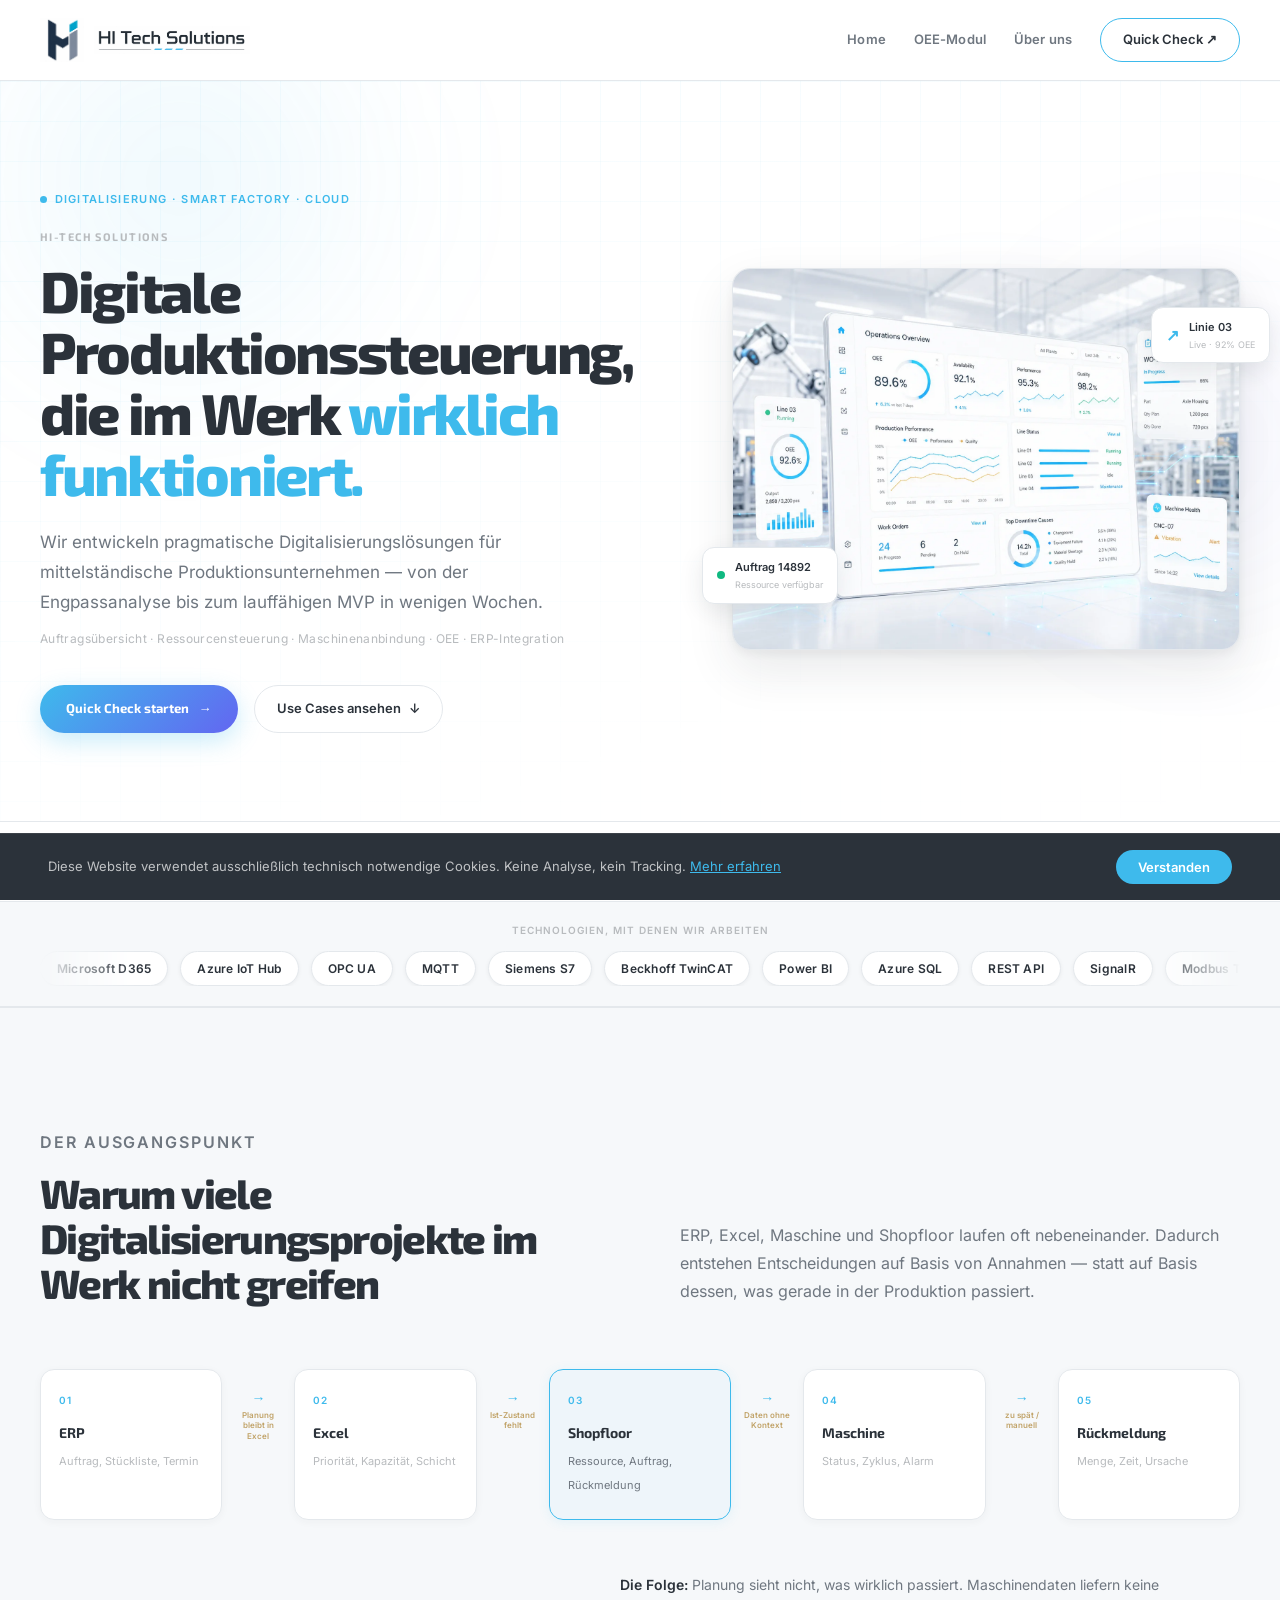
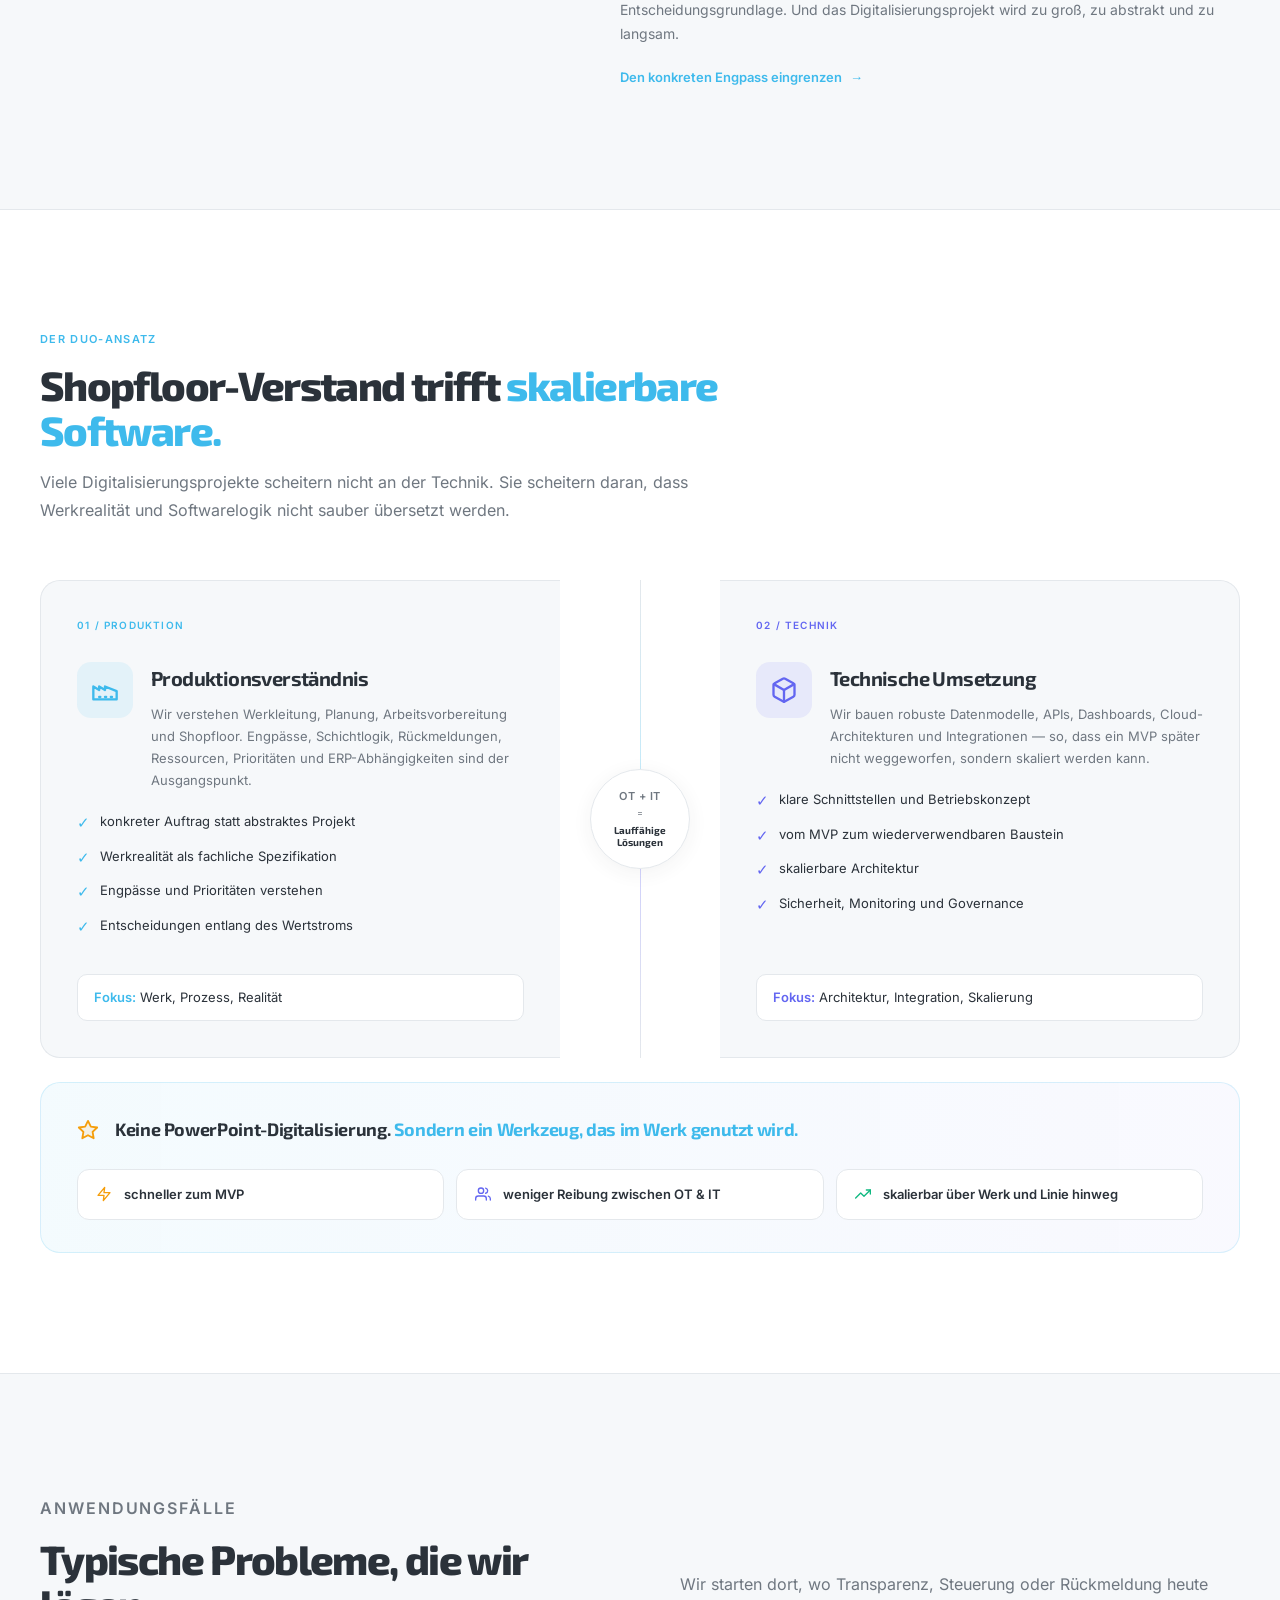
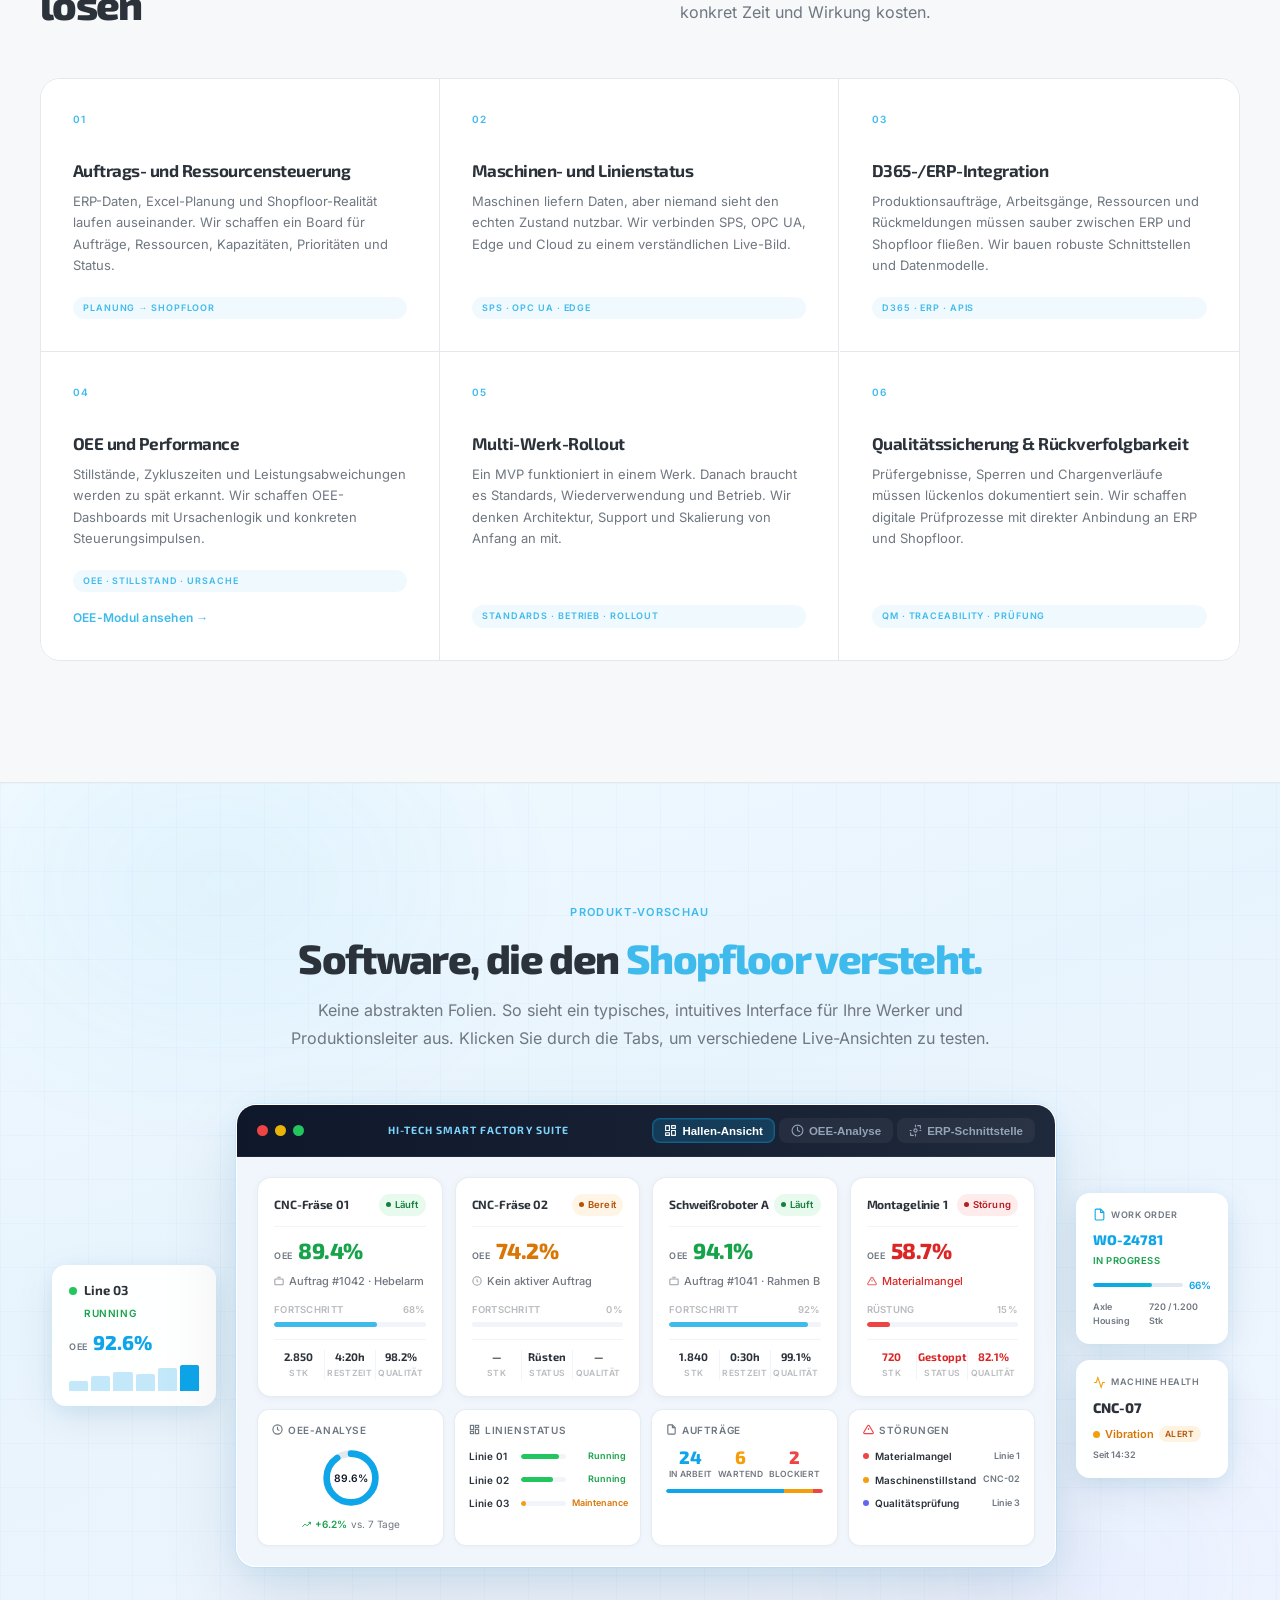
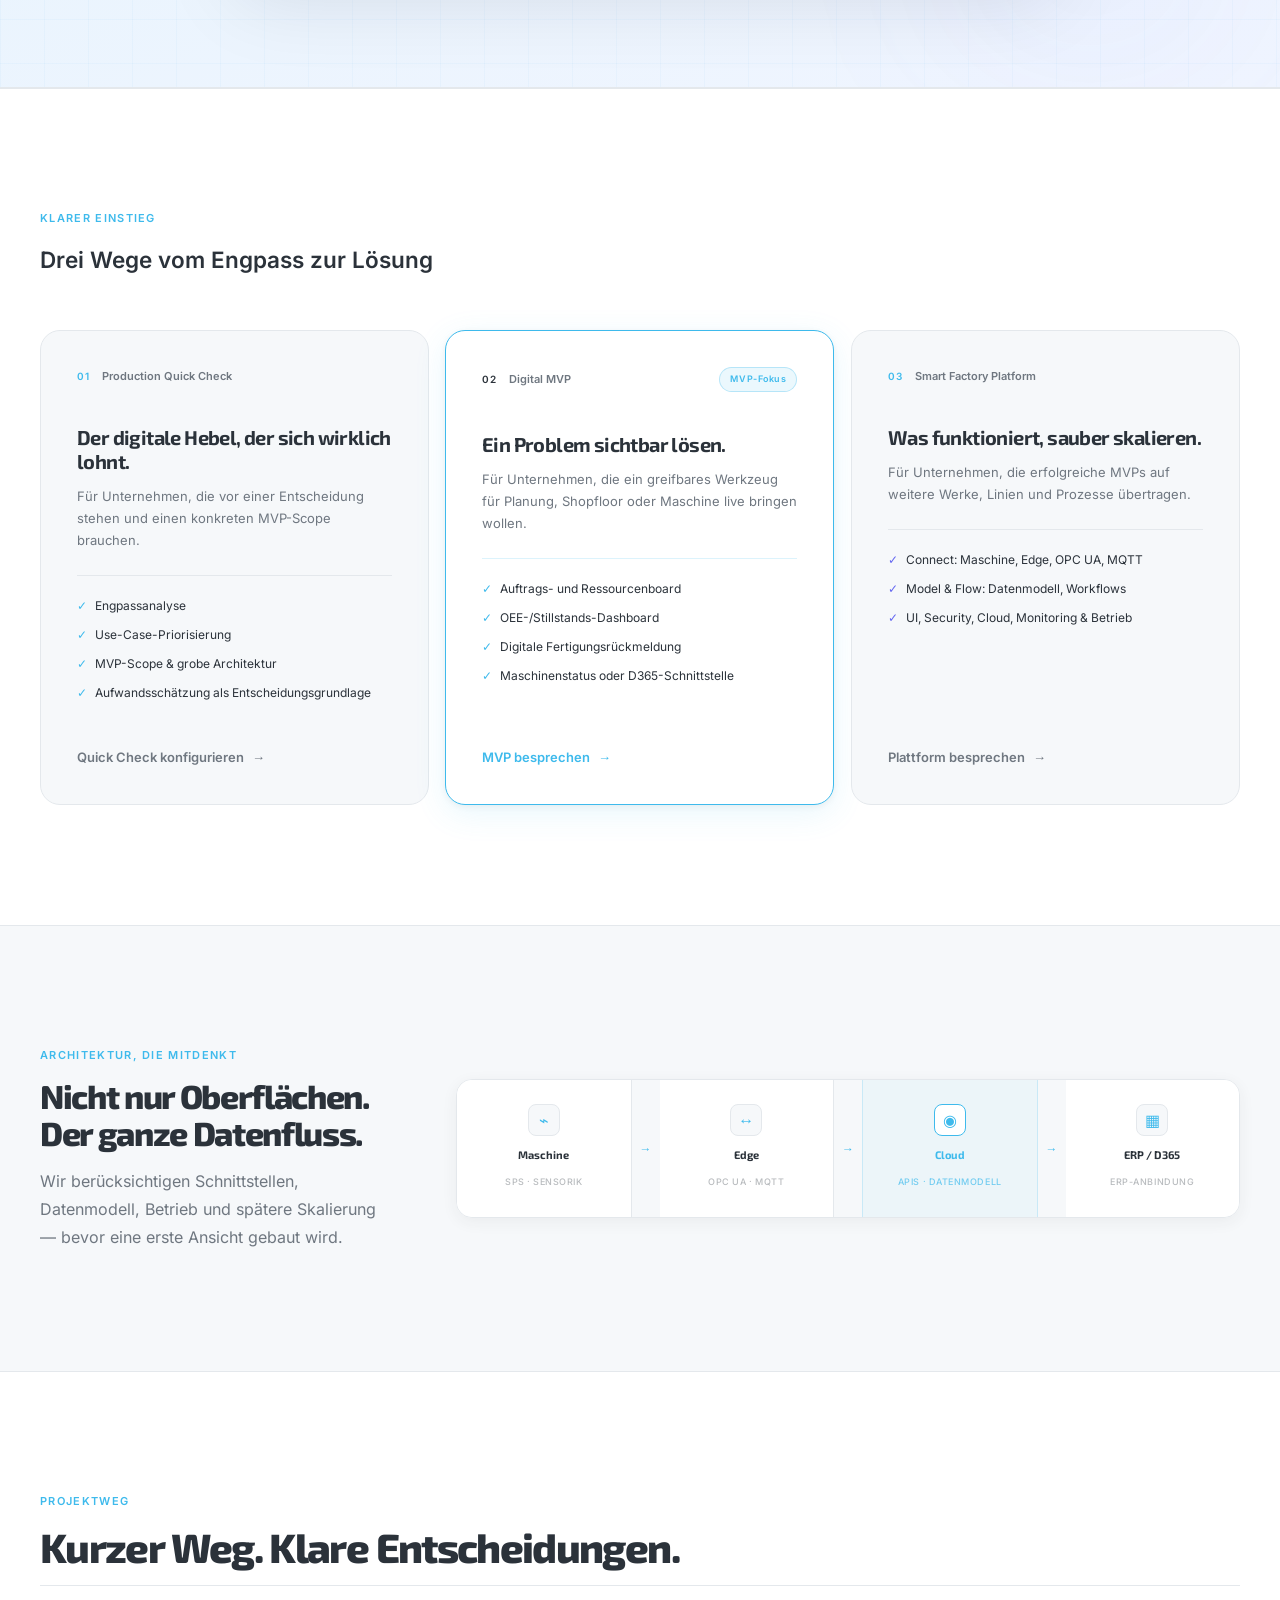
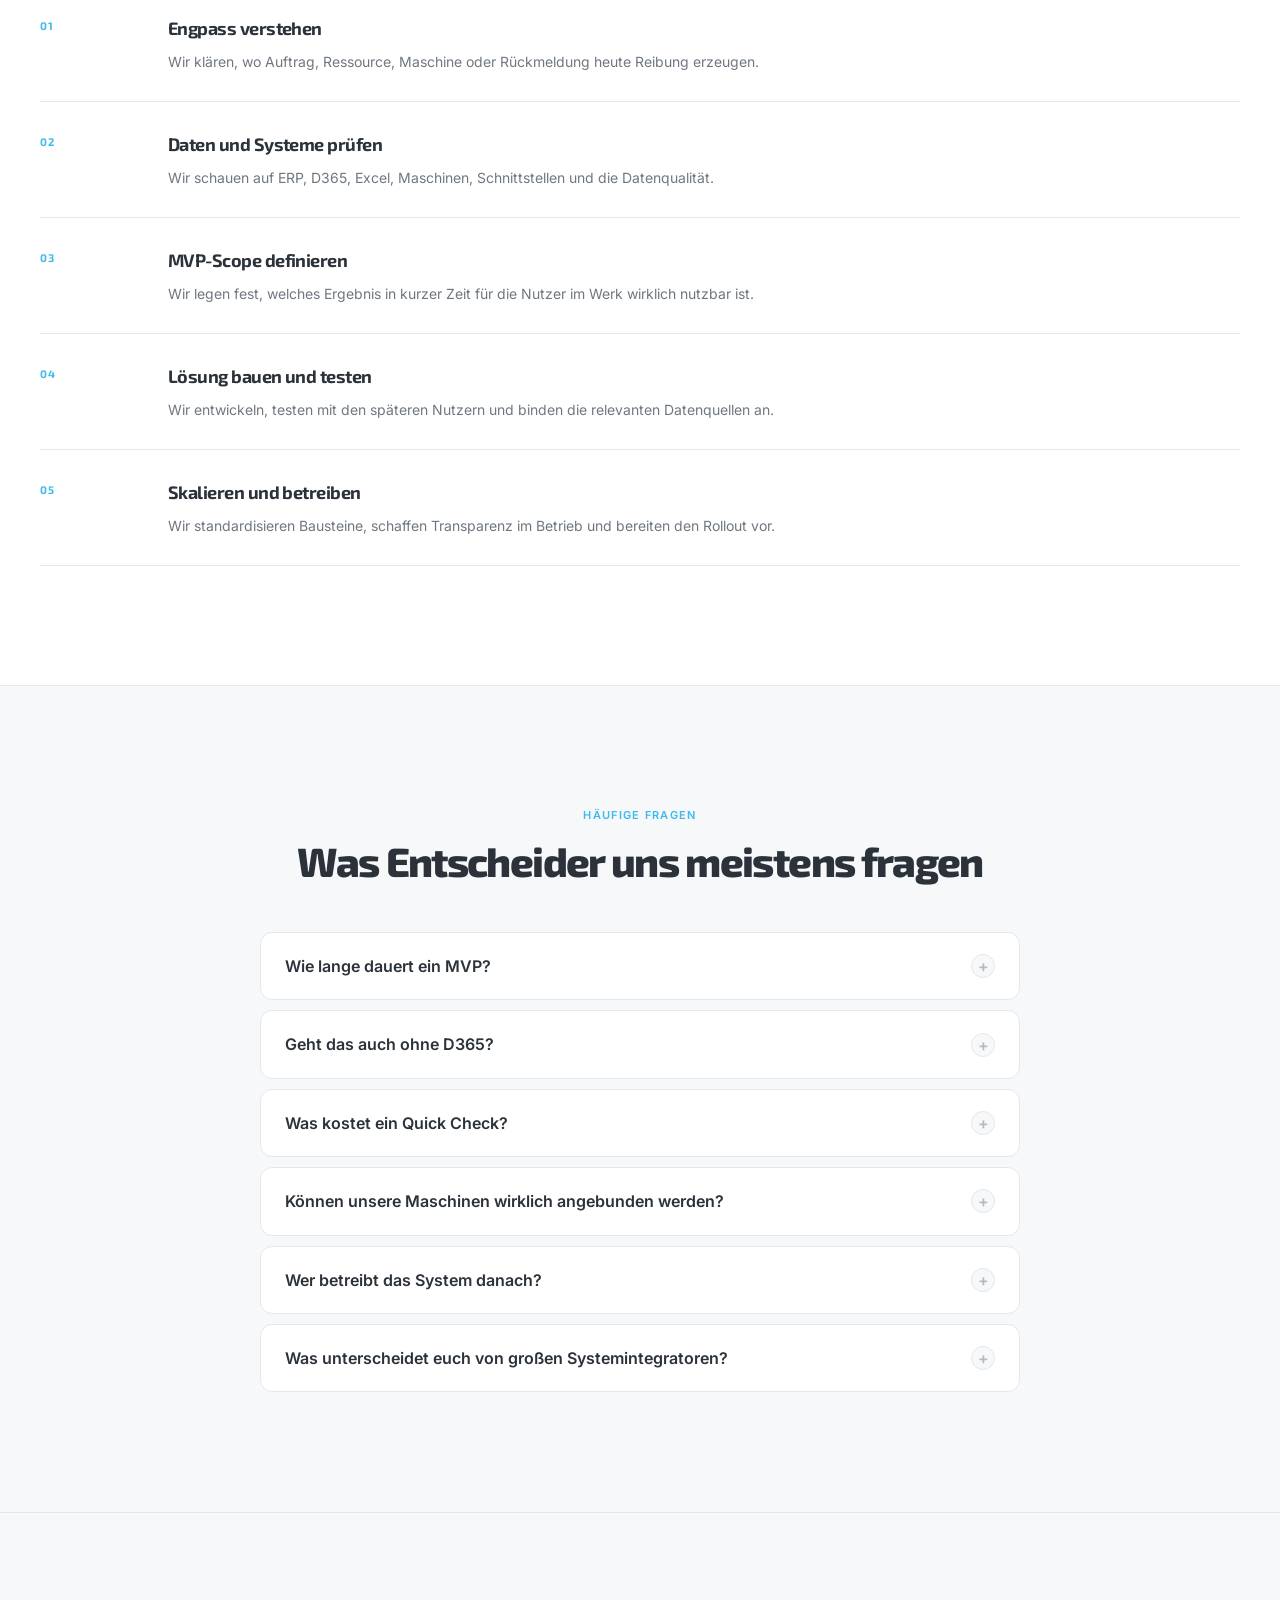
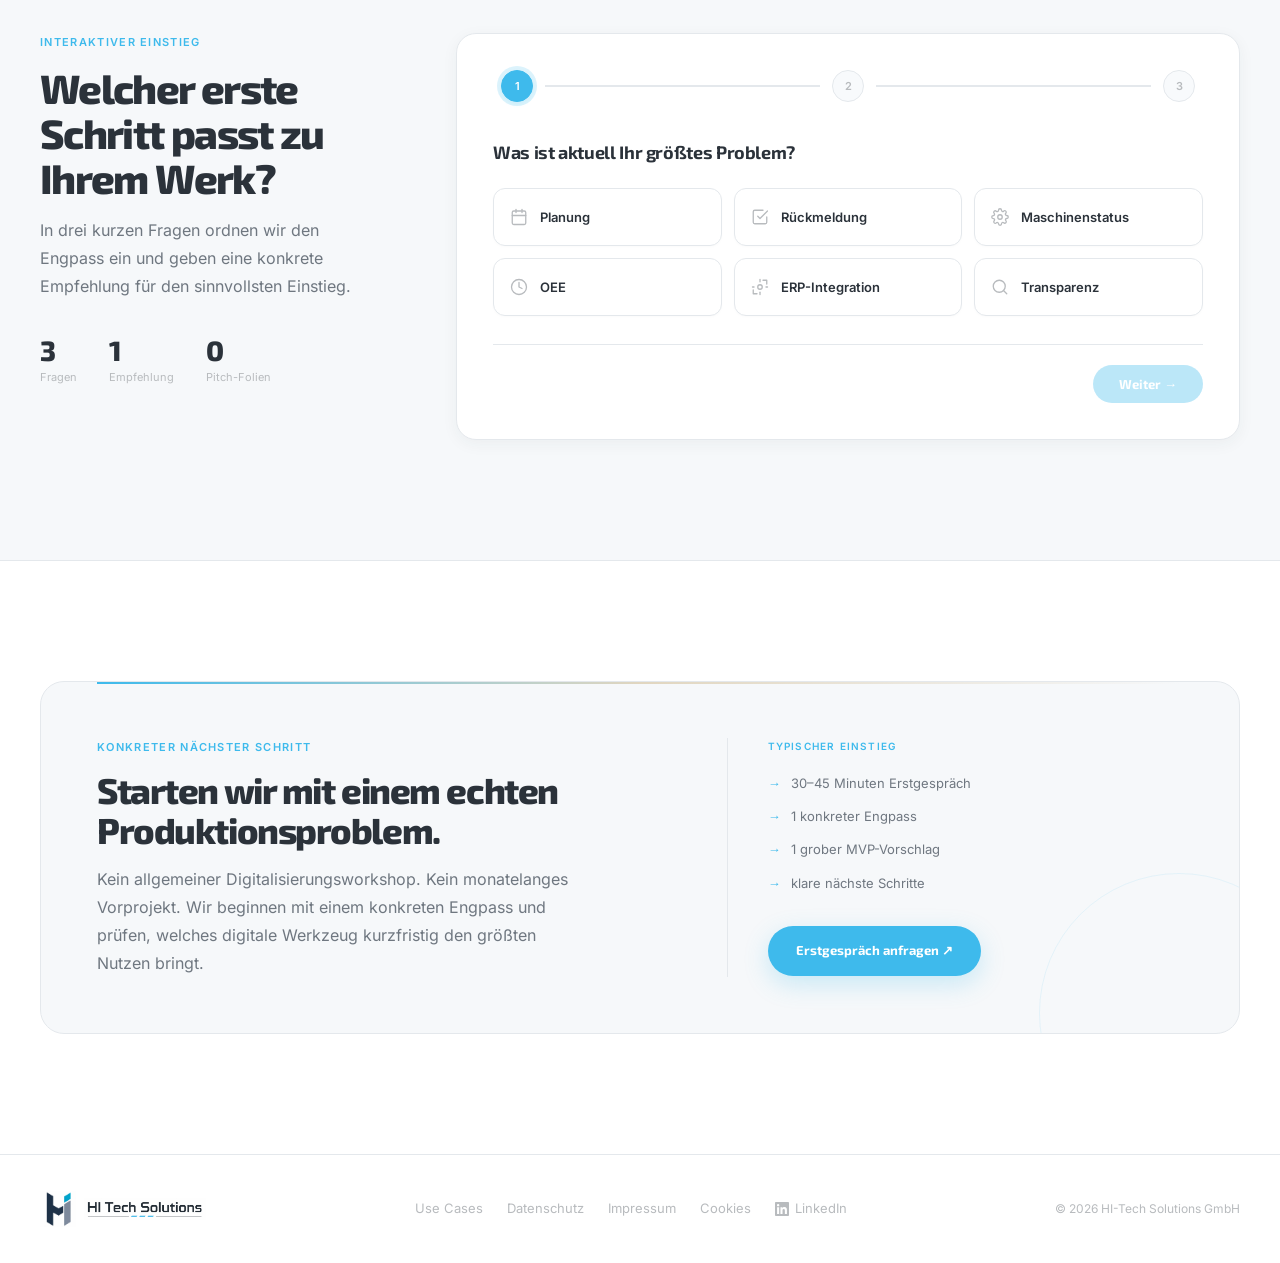
==== commit 131e73b7: "Update copyright to 2026 and add cache-busting version parameter to JS files Bumps footer copyright " ====
--- a/index.html
+++ b/index.html
@@ -26,9 +26,9 @@
   <link rel="stylesheet" href="assets/fonts/fonts.css">
   <link rel="stylesheet" href="css/auth.css">
   <link rel="stylesheet" href="css/style.css">
-  <script src="js/auth.js"></script>
-  <script src="js/navbar.js" defer></script>
-  <script src="js/footer.js" defer></script>
+  <script src="js/auth.js?v=20260624"></script>
+  <script src="js/navbar.js?v=20260624" defer></script>
+  <script src="js/footer.js?v=20260624" defer></script>
 </head>
 <body>
 
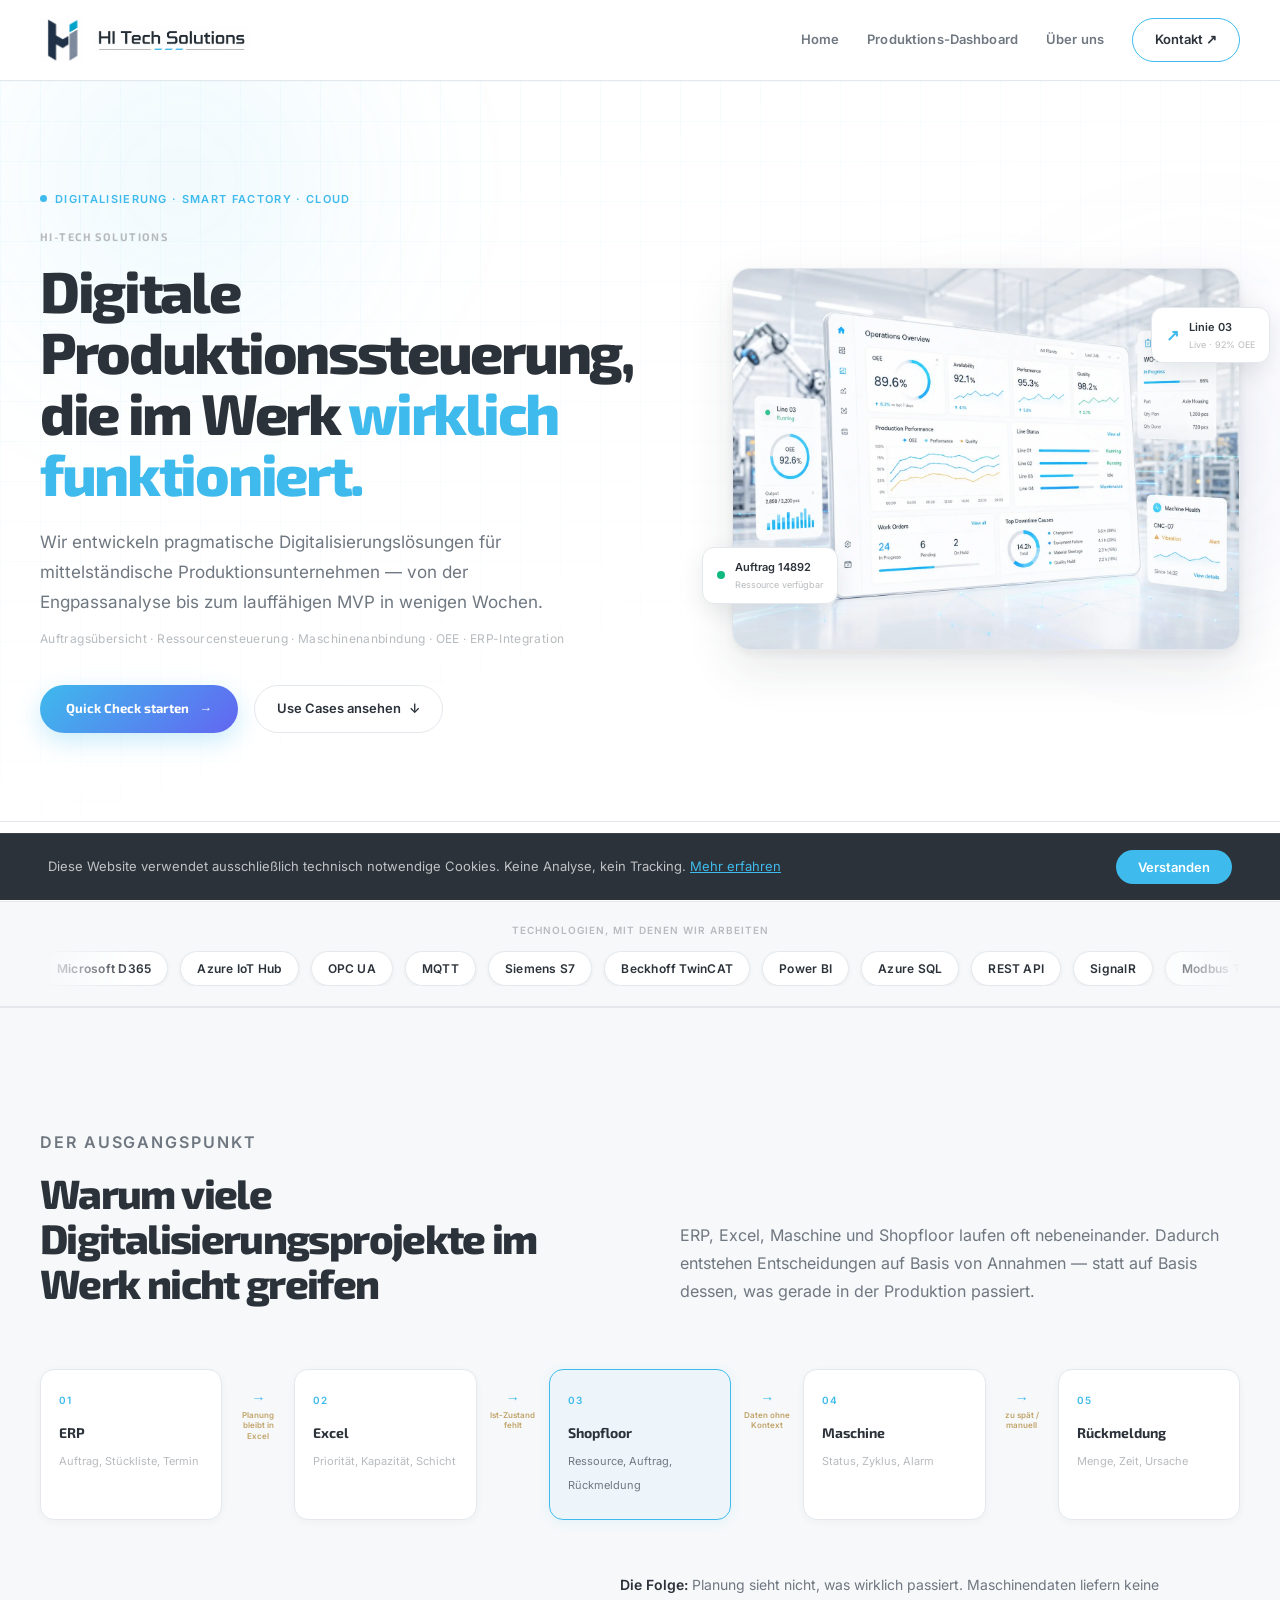
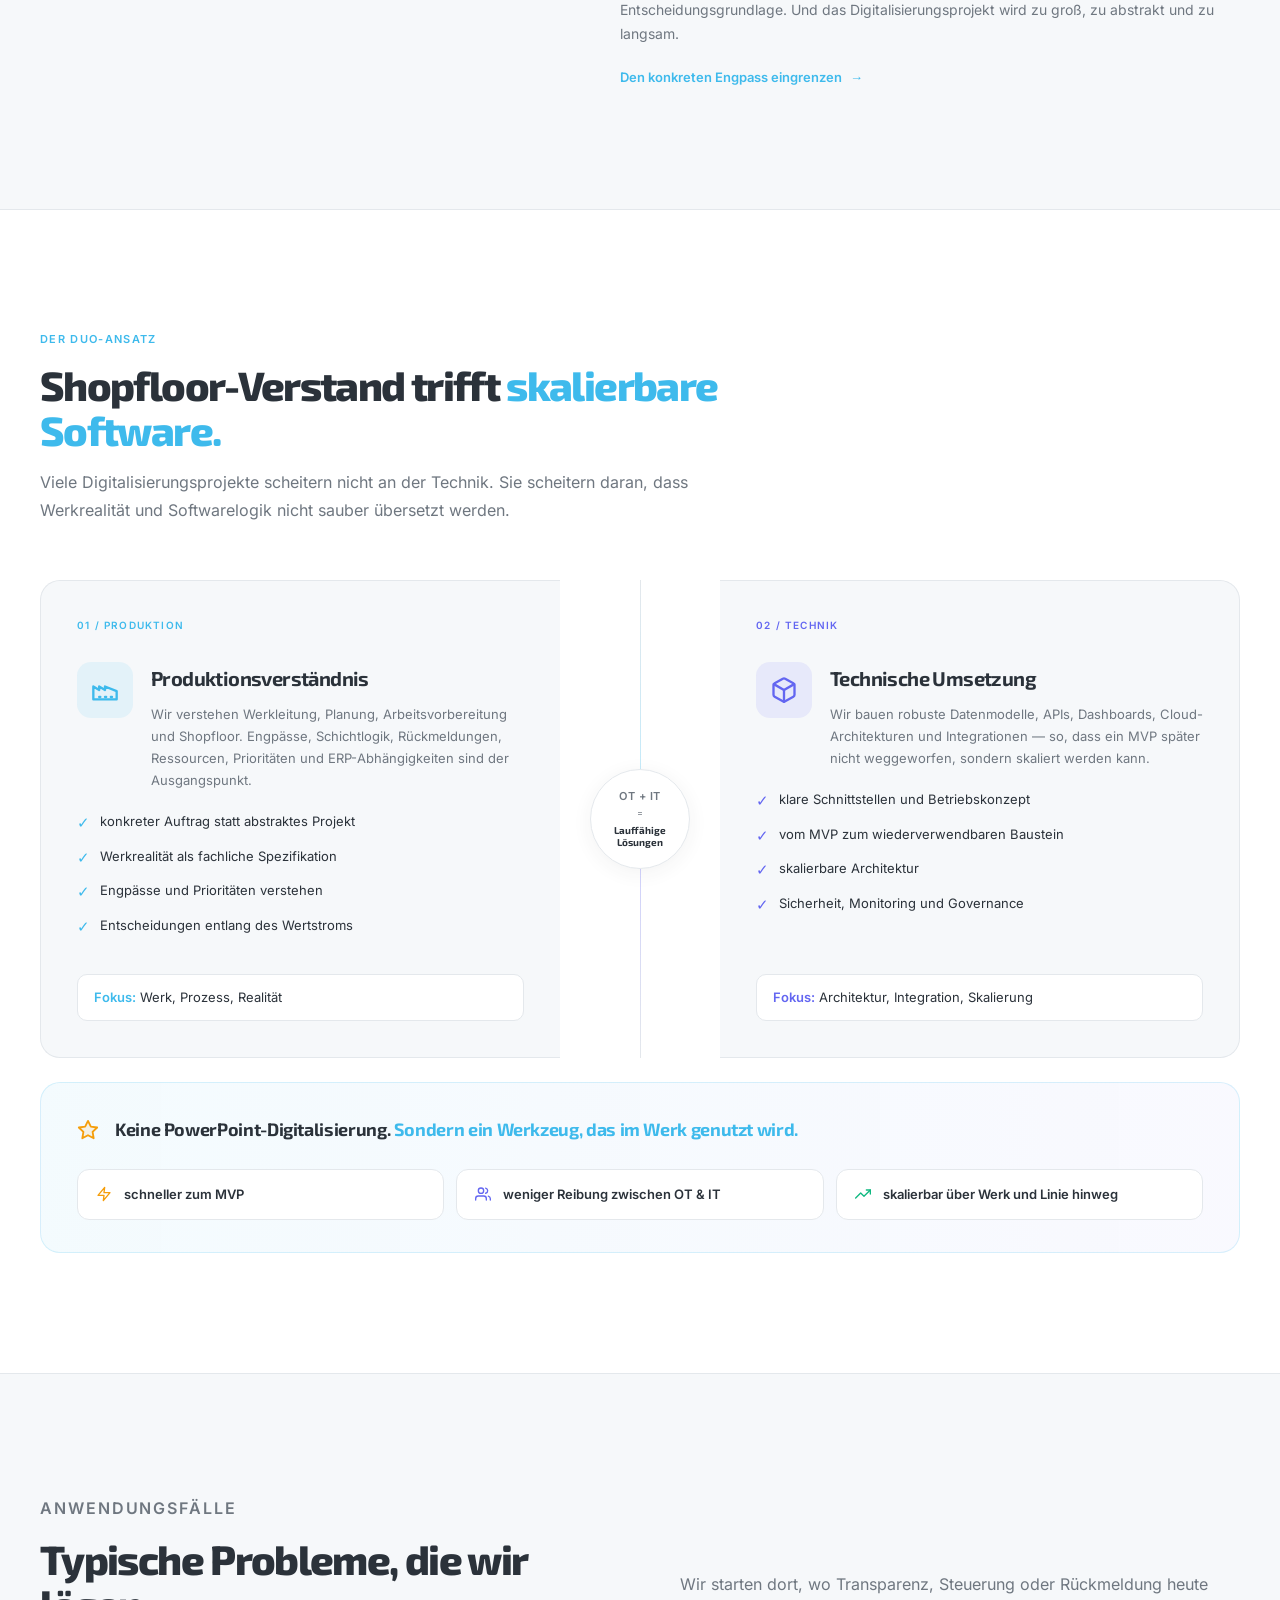
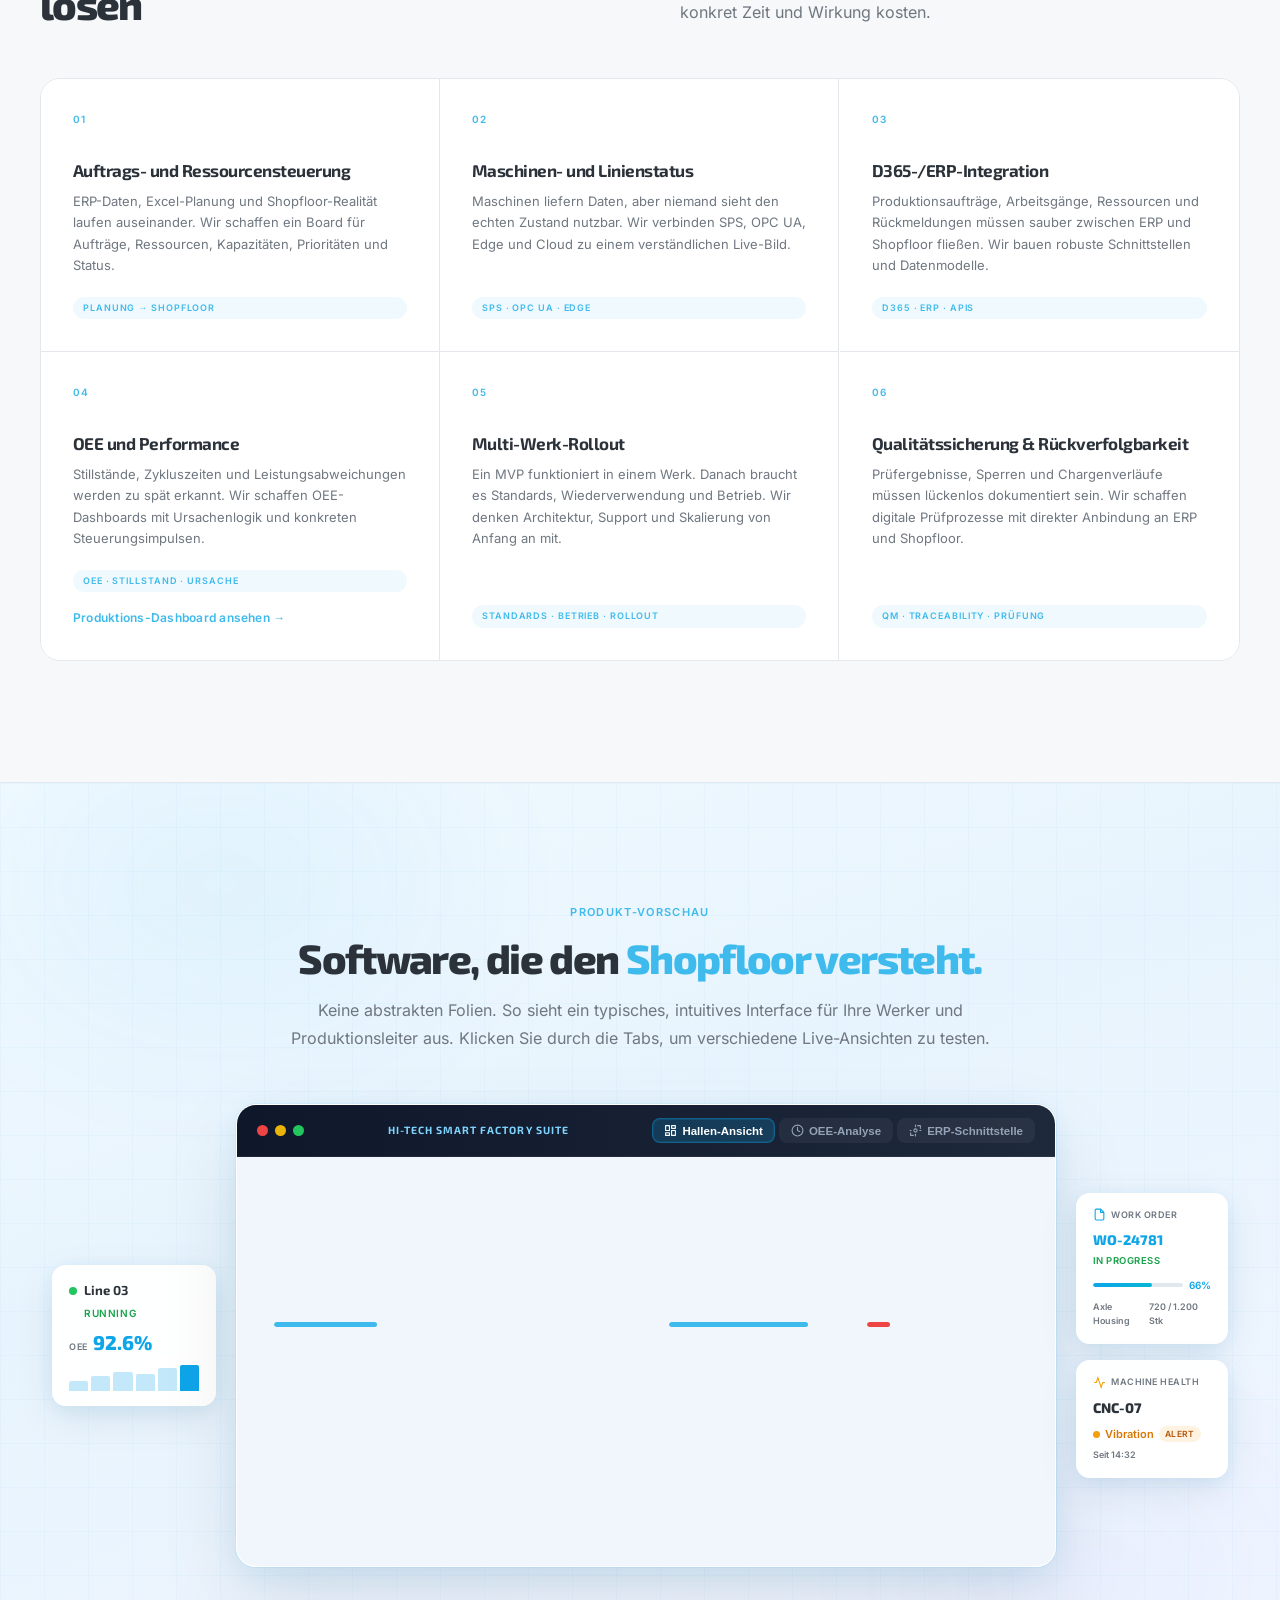
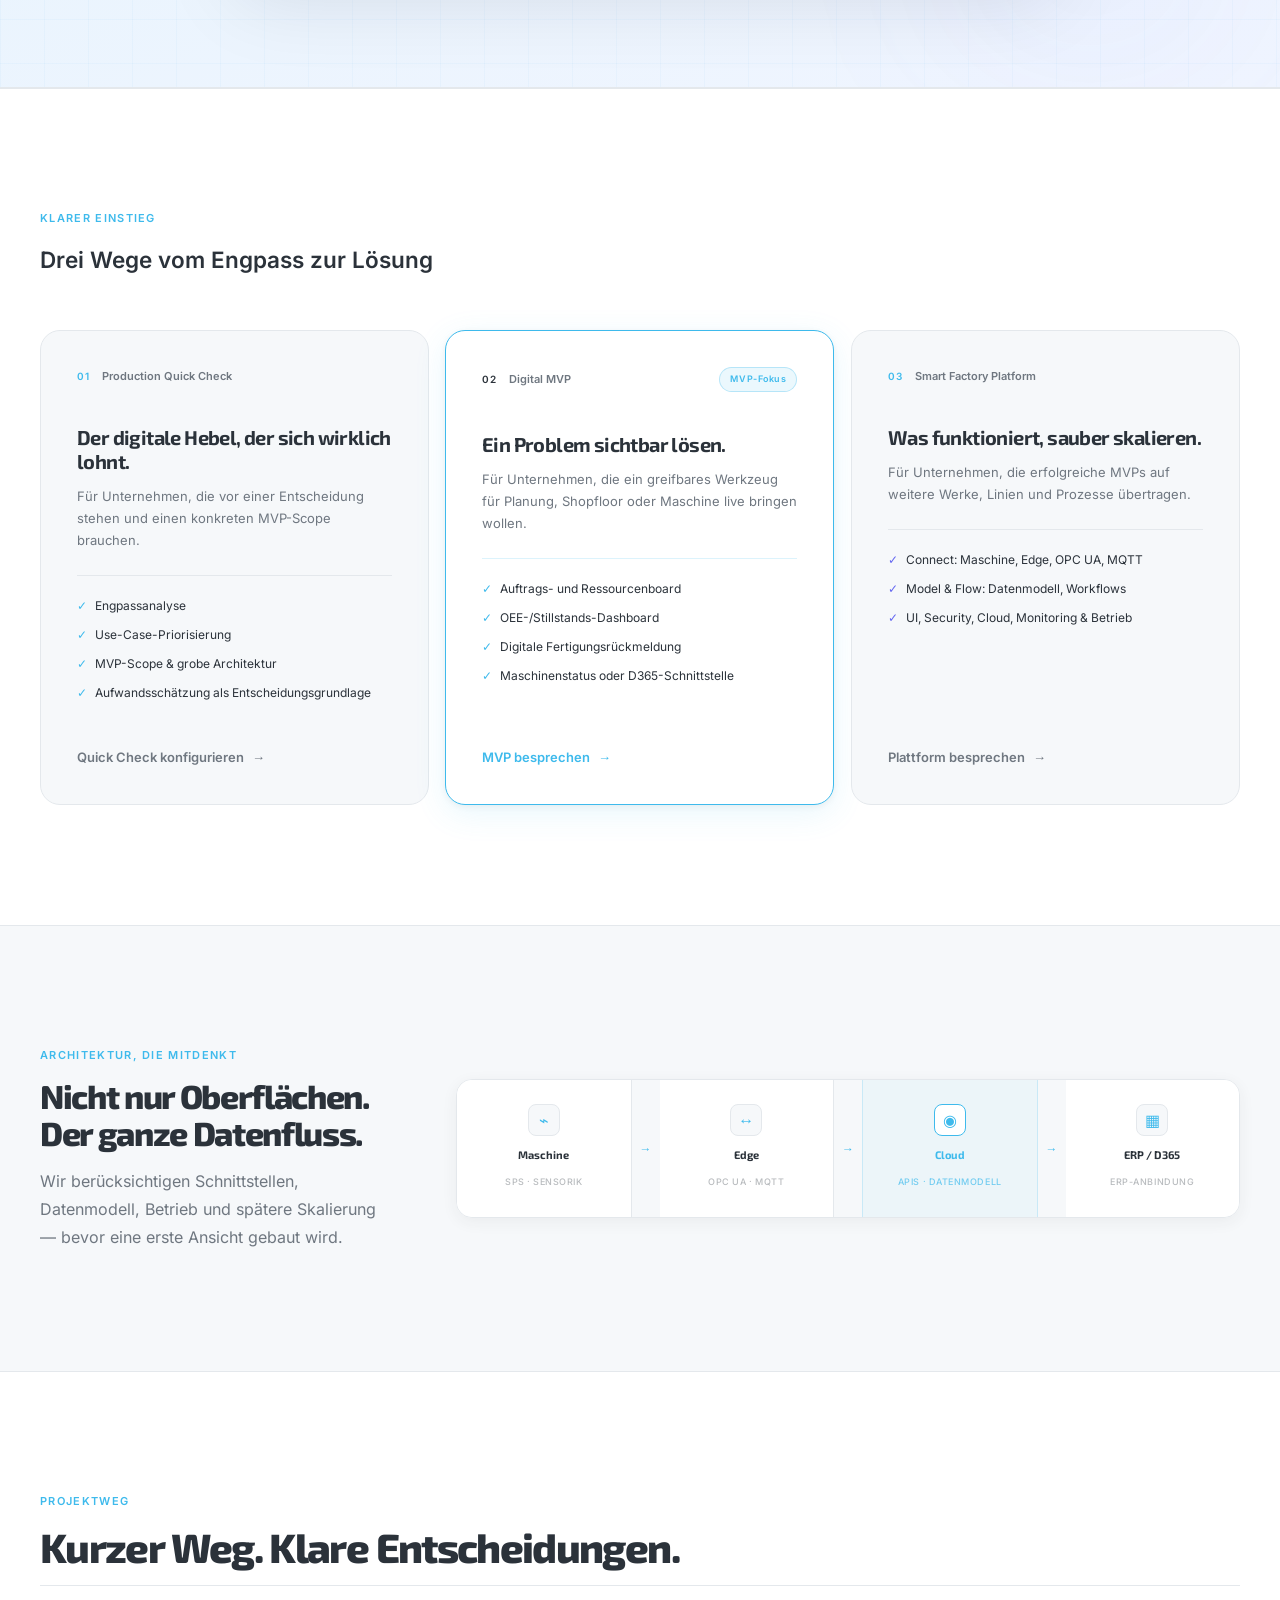
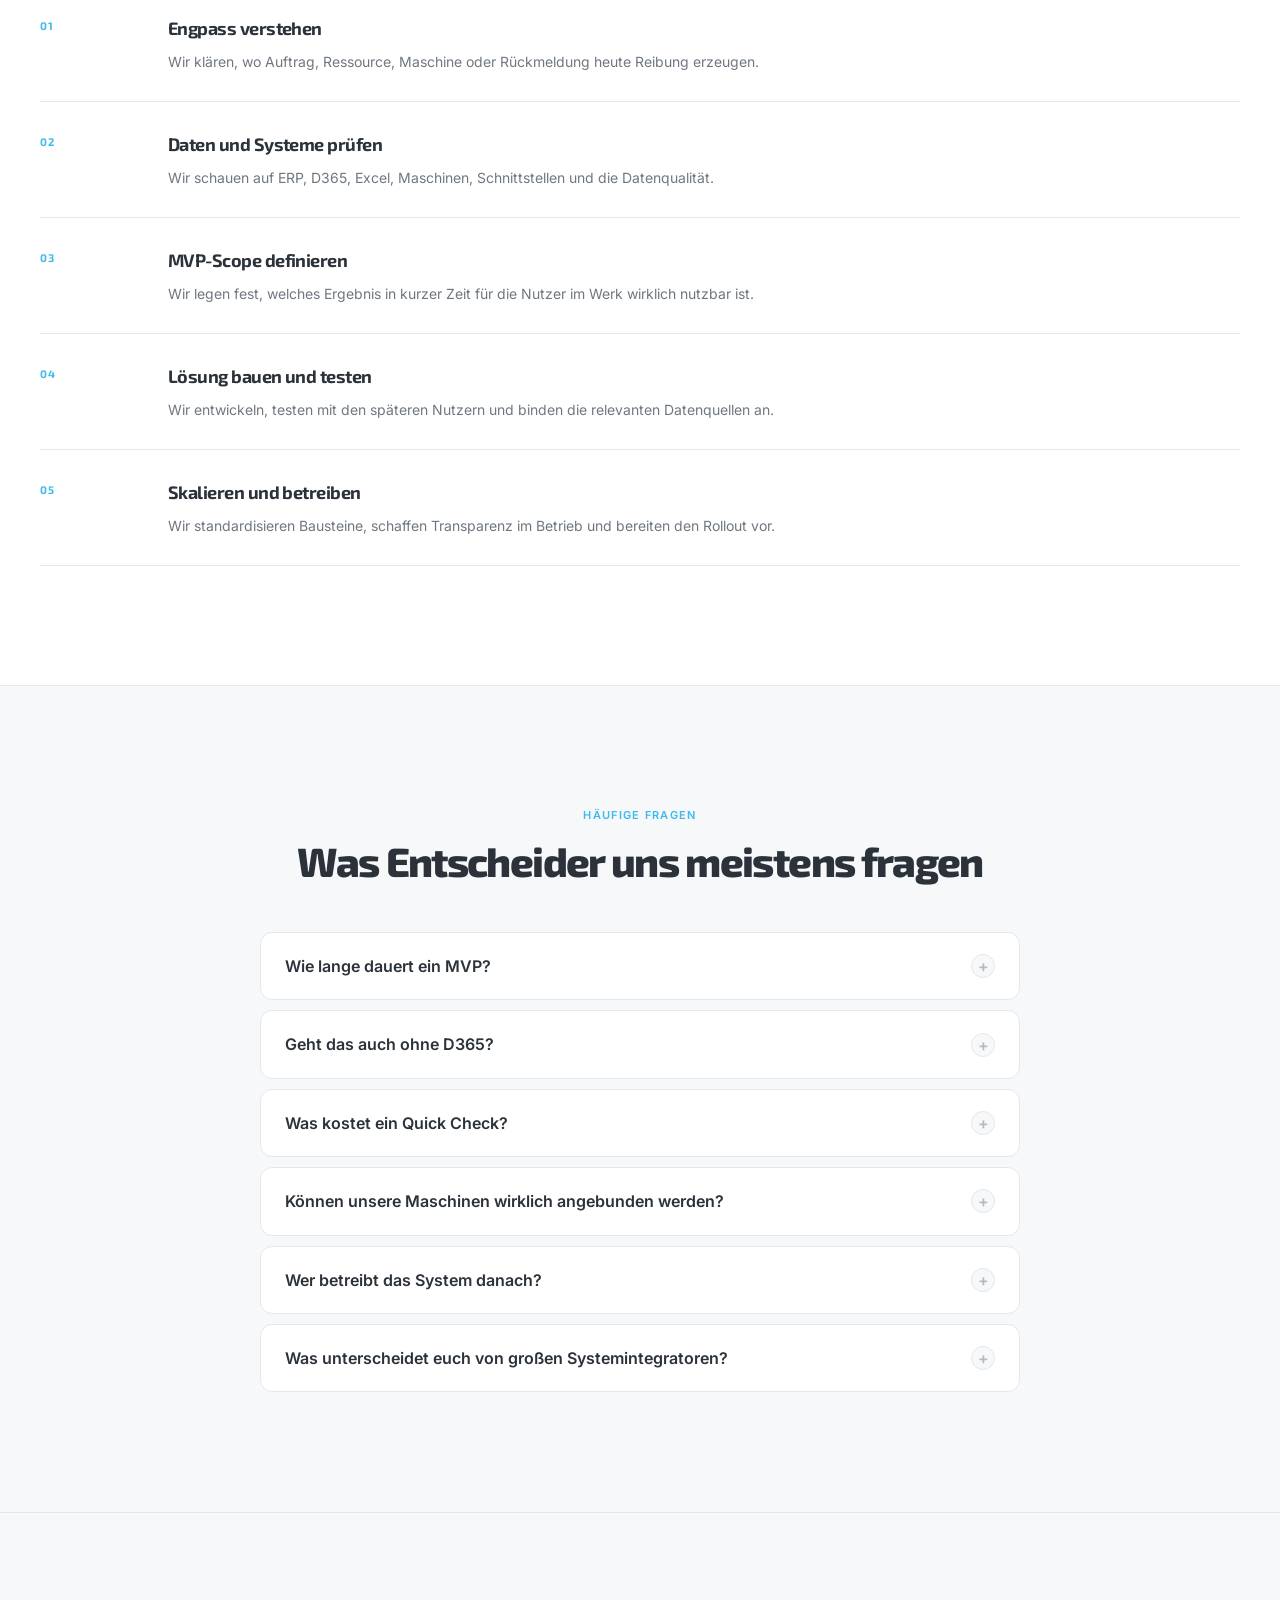
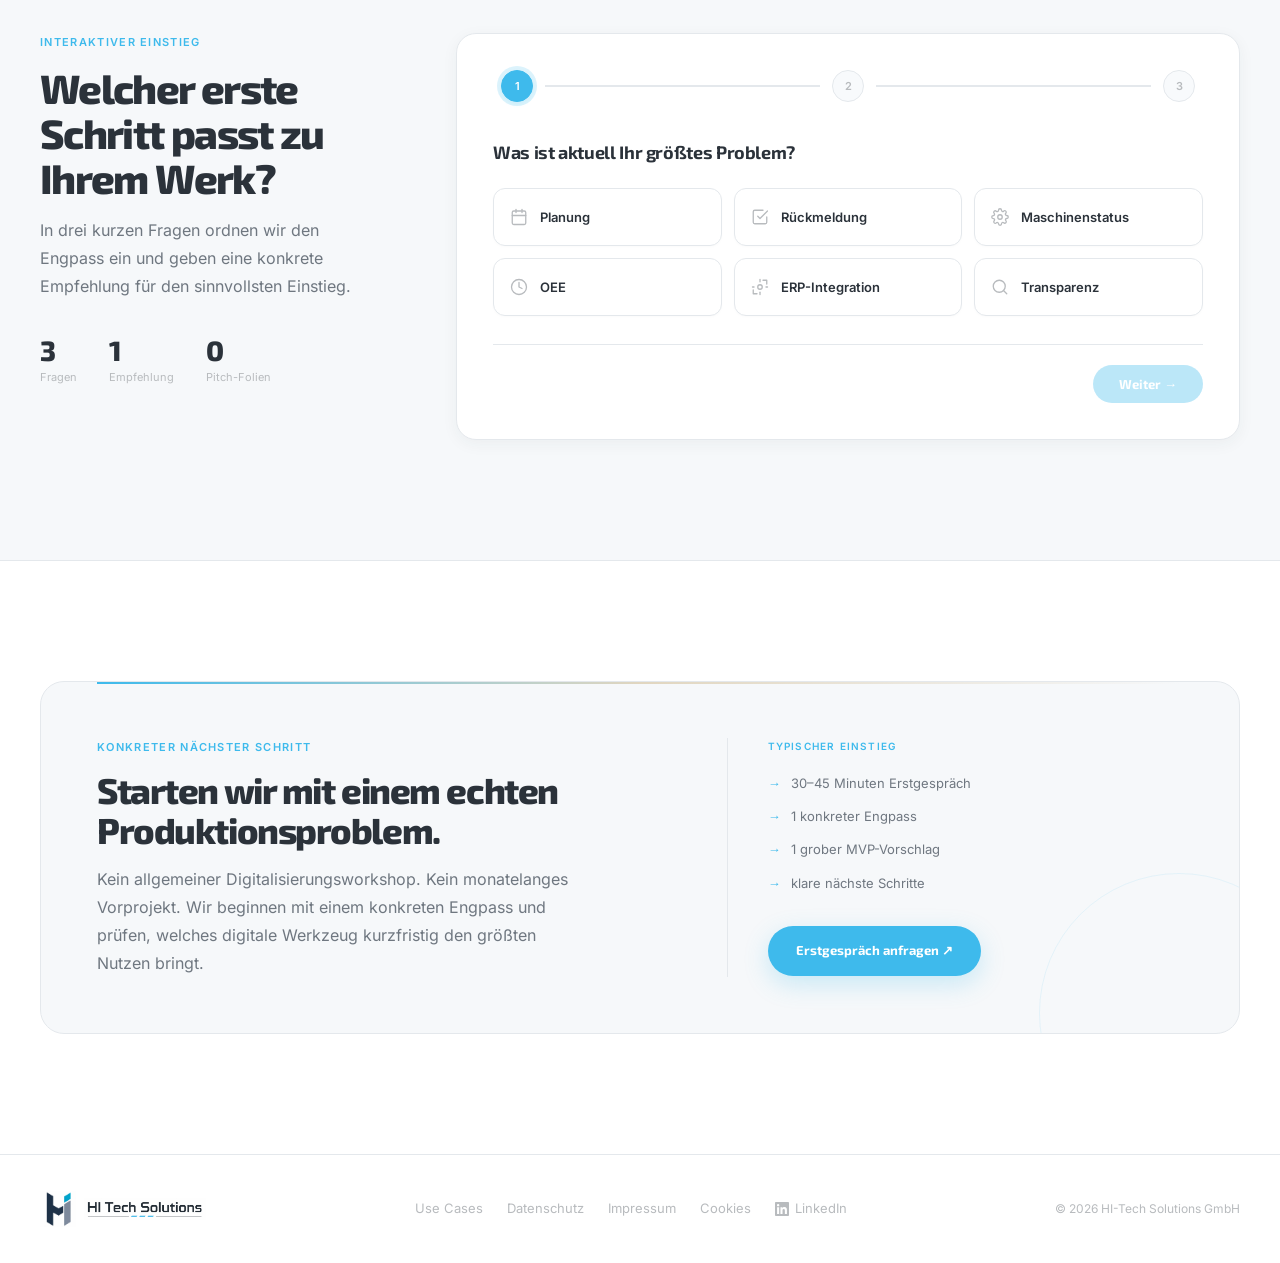
==== commit 2eabc686: "Rename OEE-Modul to Produktions-Dashboard and remove Quick Check from navbar - Rename all "OEE-Modul" ====
--- a/index.html
+++ b/index.html
@@ -321,7 +321,7 @@
         <h3>OEE und Performance</h3>
         <p>Stillstände, Zykluszeiten und Leistungsabweichungen werden zu spät erkannt. Wir schaffen OEE-Dashboards mit Ursachenlogik und konkreten Steuerungsimpulsen.</p>
         <span class="usecase-tag">OEE · Stillstand · Ursache</span>
-        <a href="OEE.html" class="usecase-link">OEE-Modul ansehen →</a>
+        <a href="OEE.html" class="usecase-link">Produktions-Dashboard ansehen →</a>
       </div>
       <div class="usecase-item">
         <span class="usecase-num">05</span>
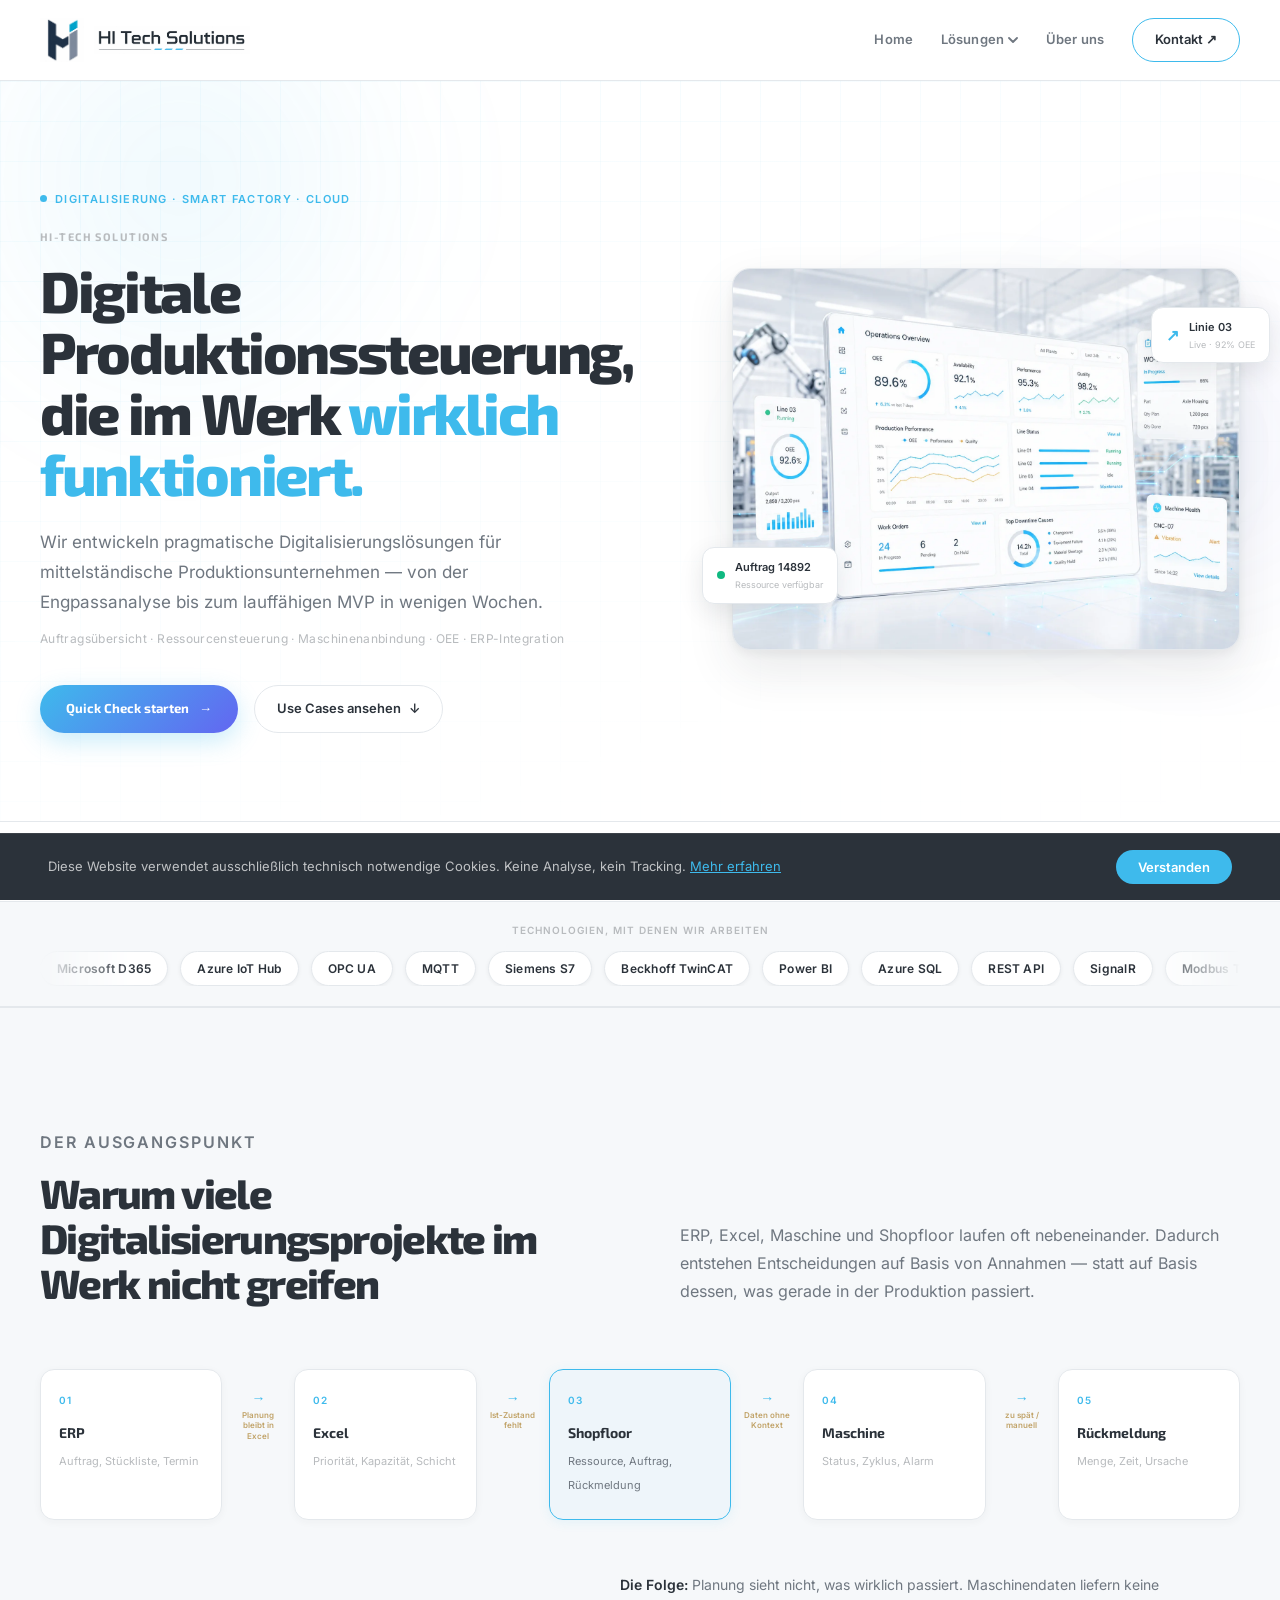
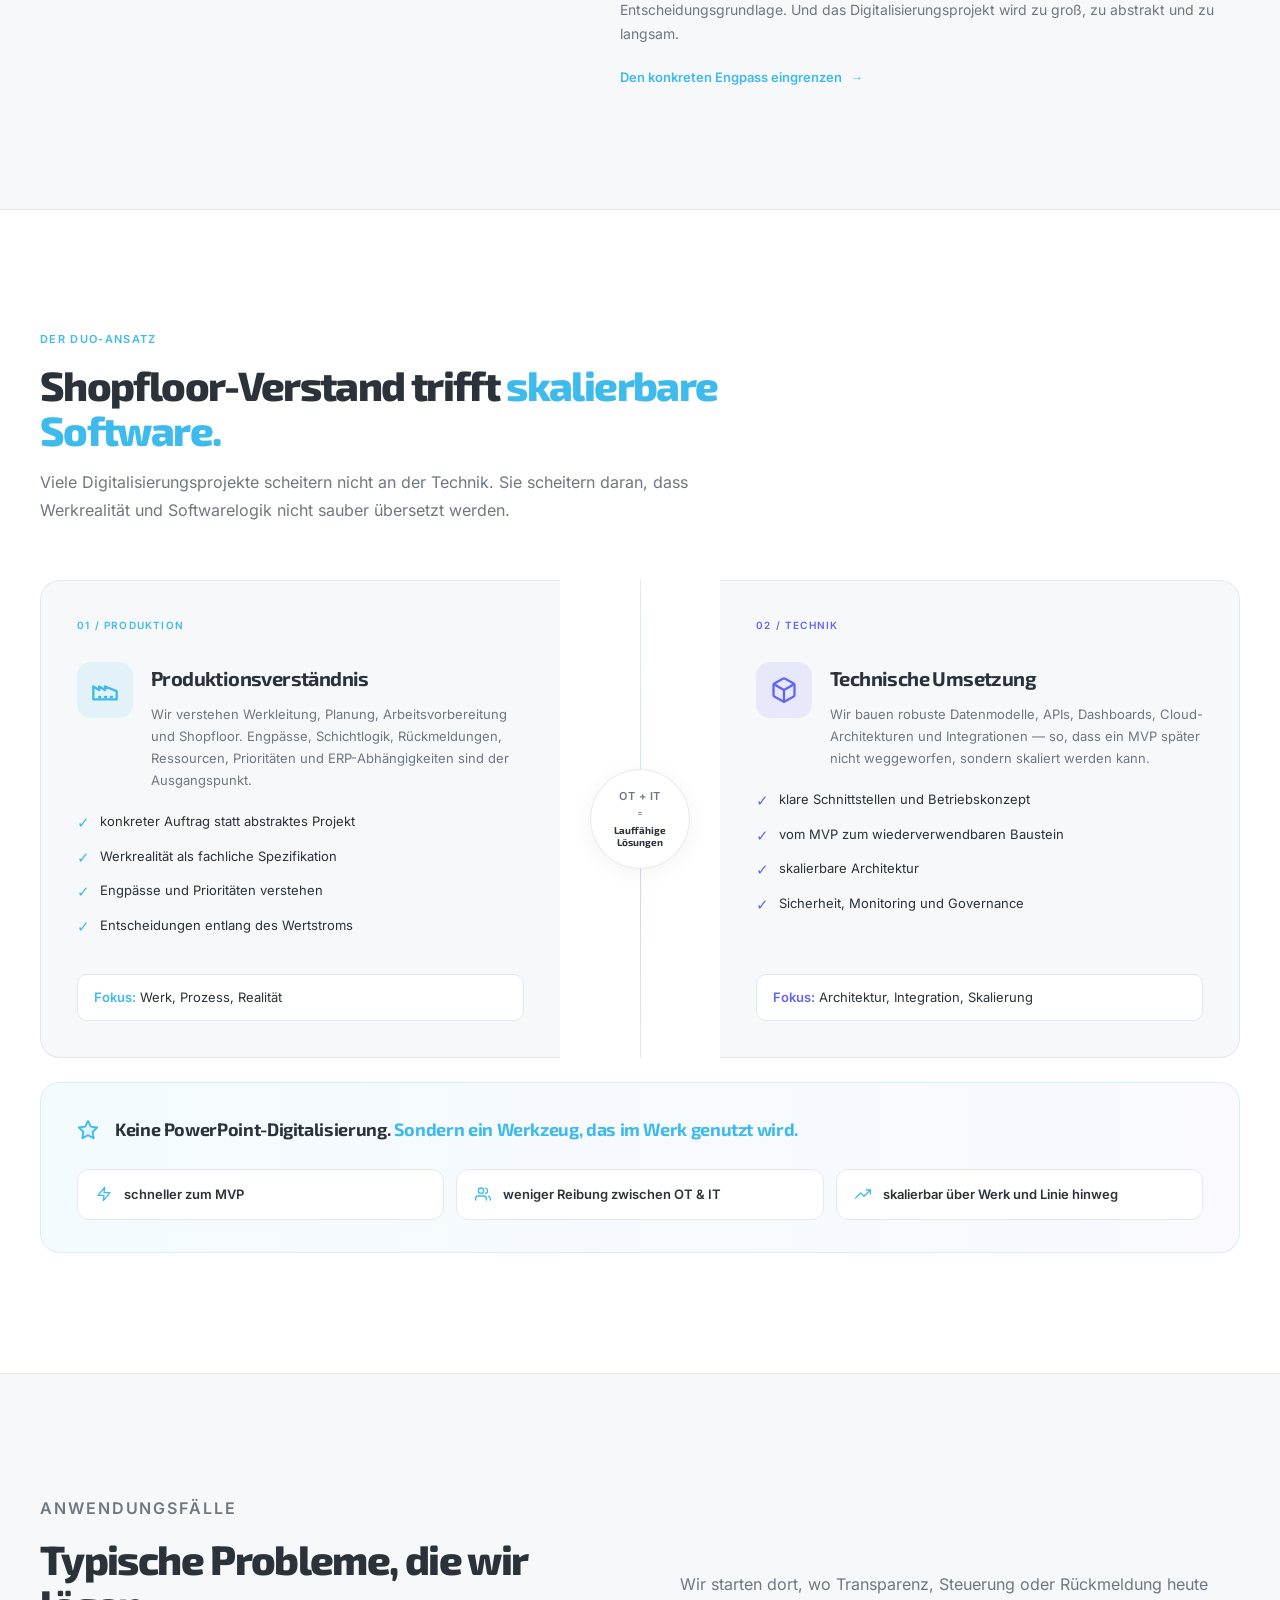
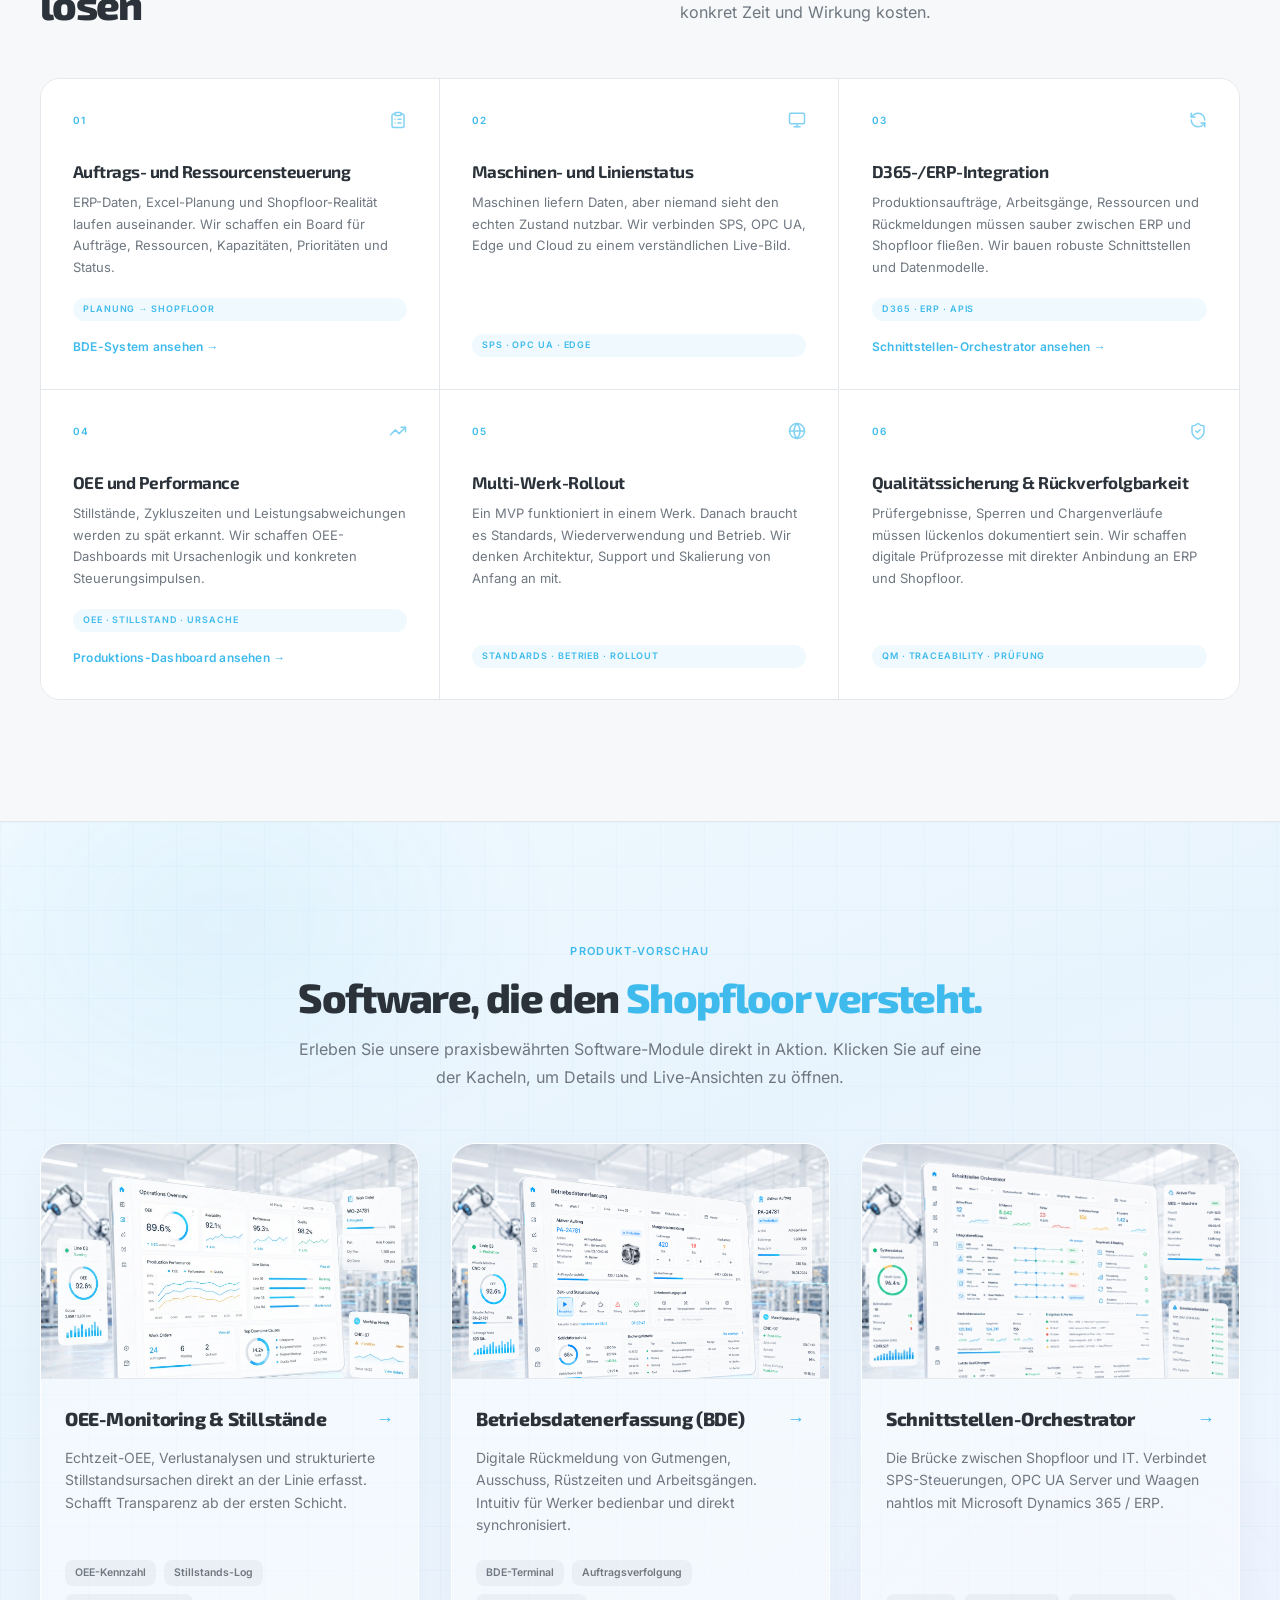
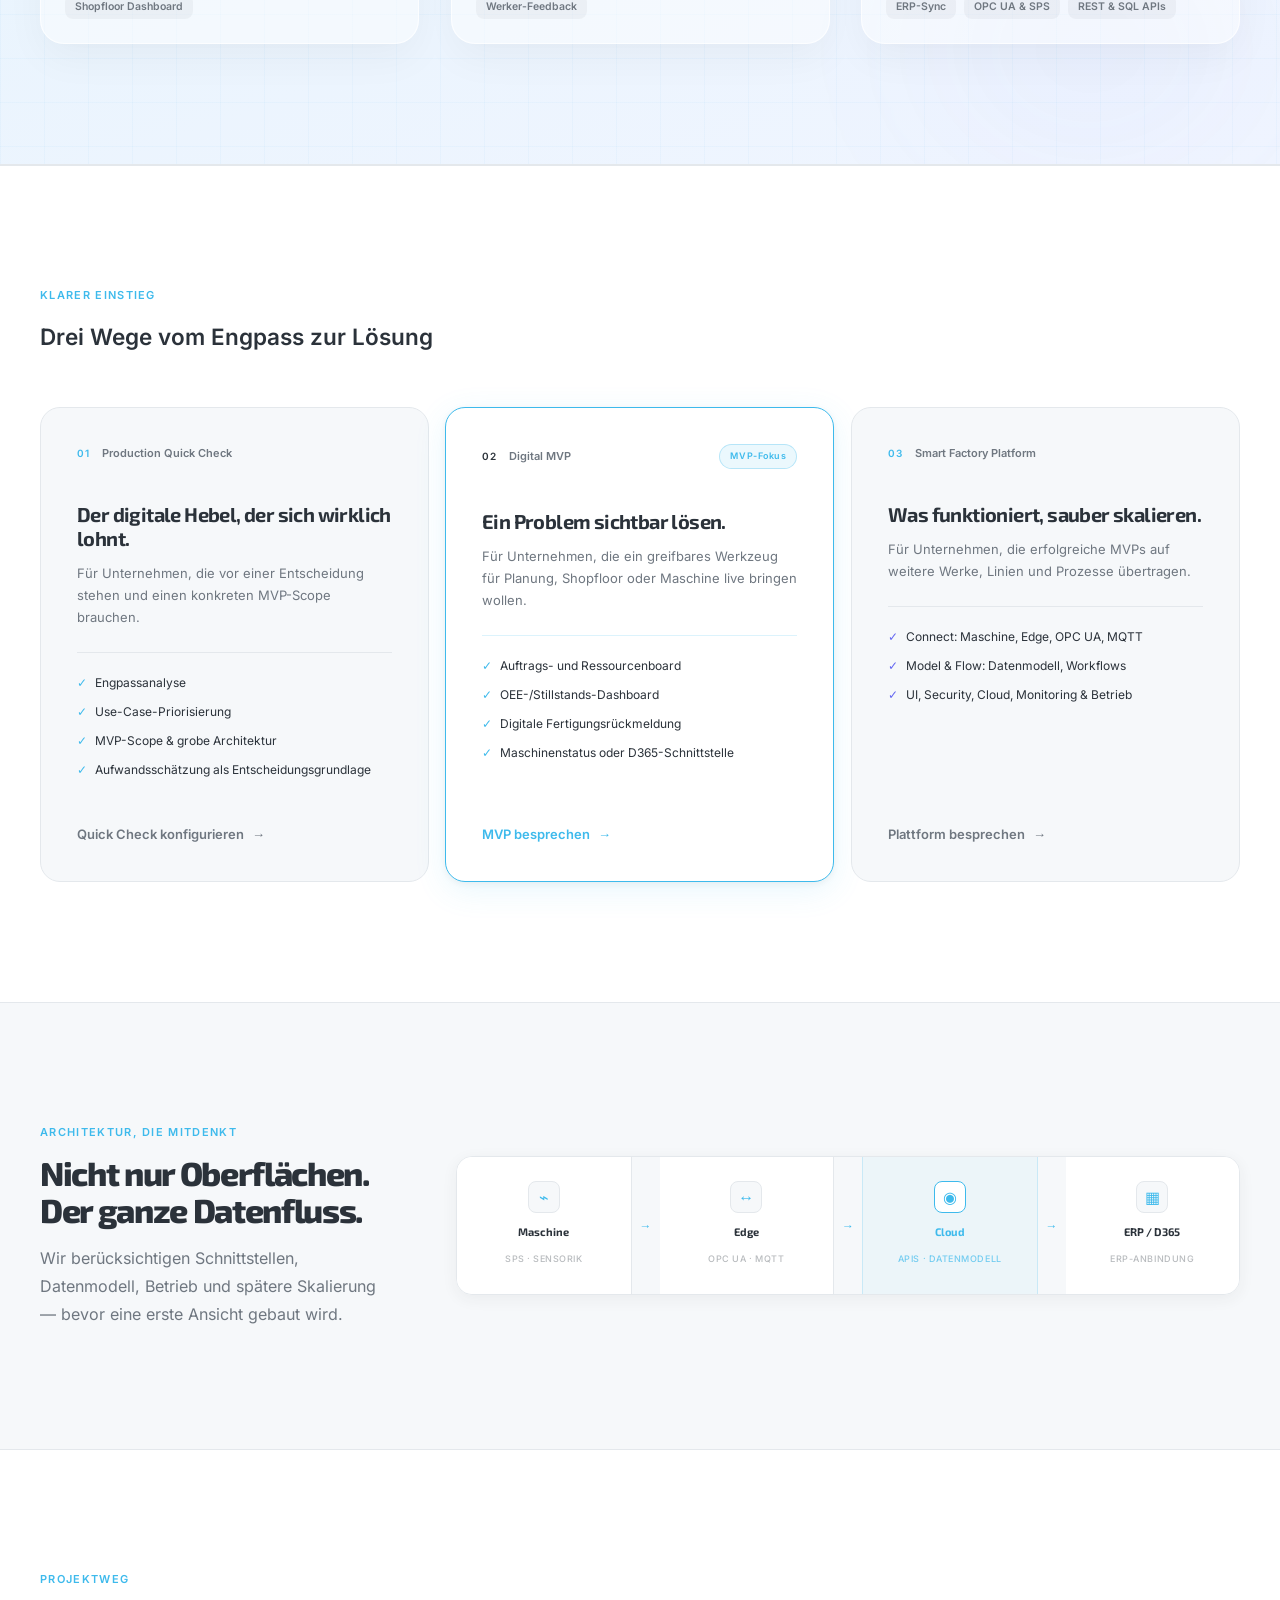
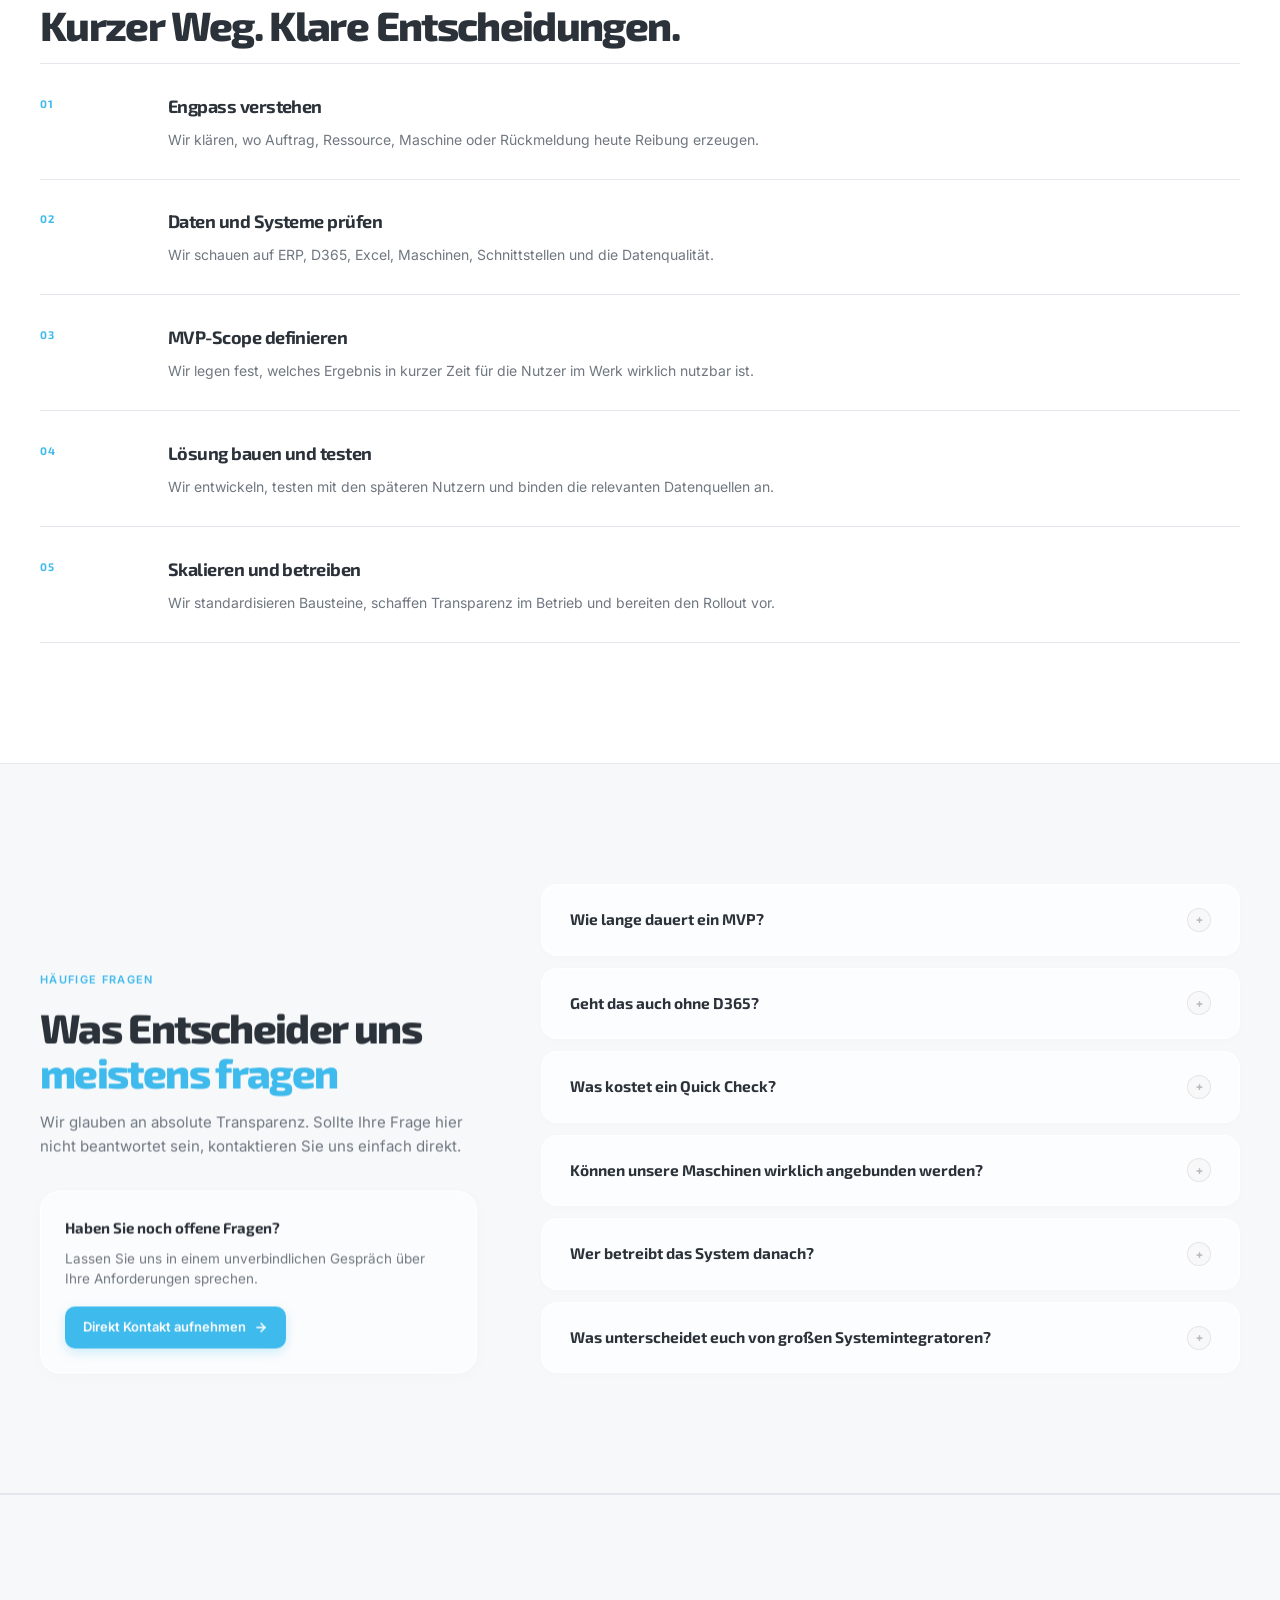
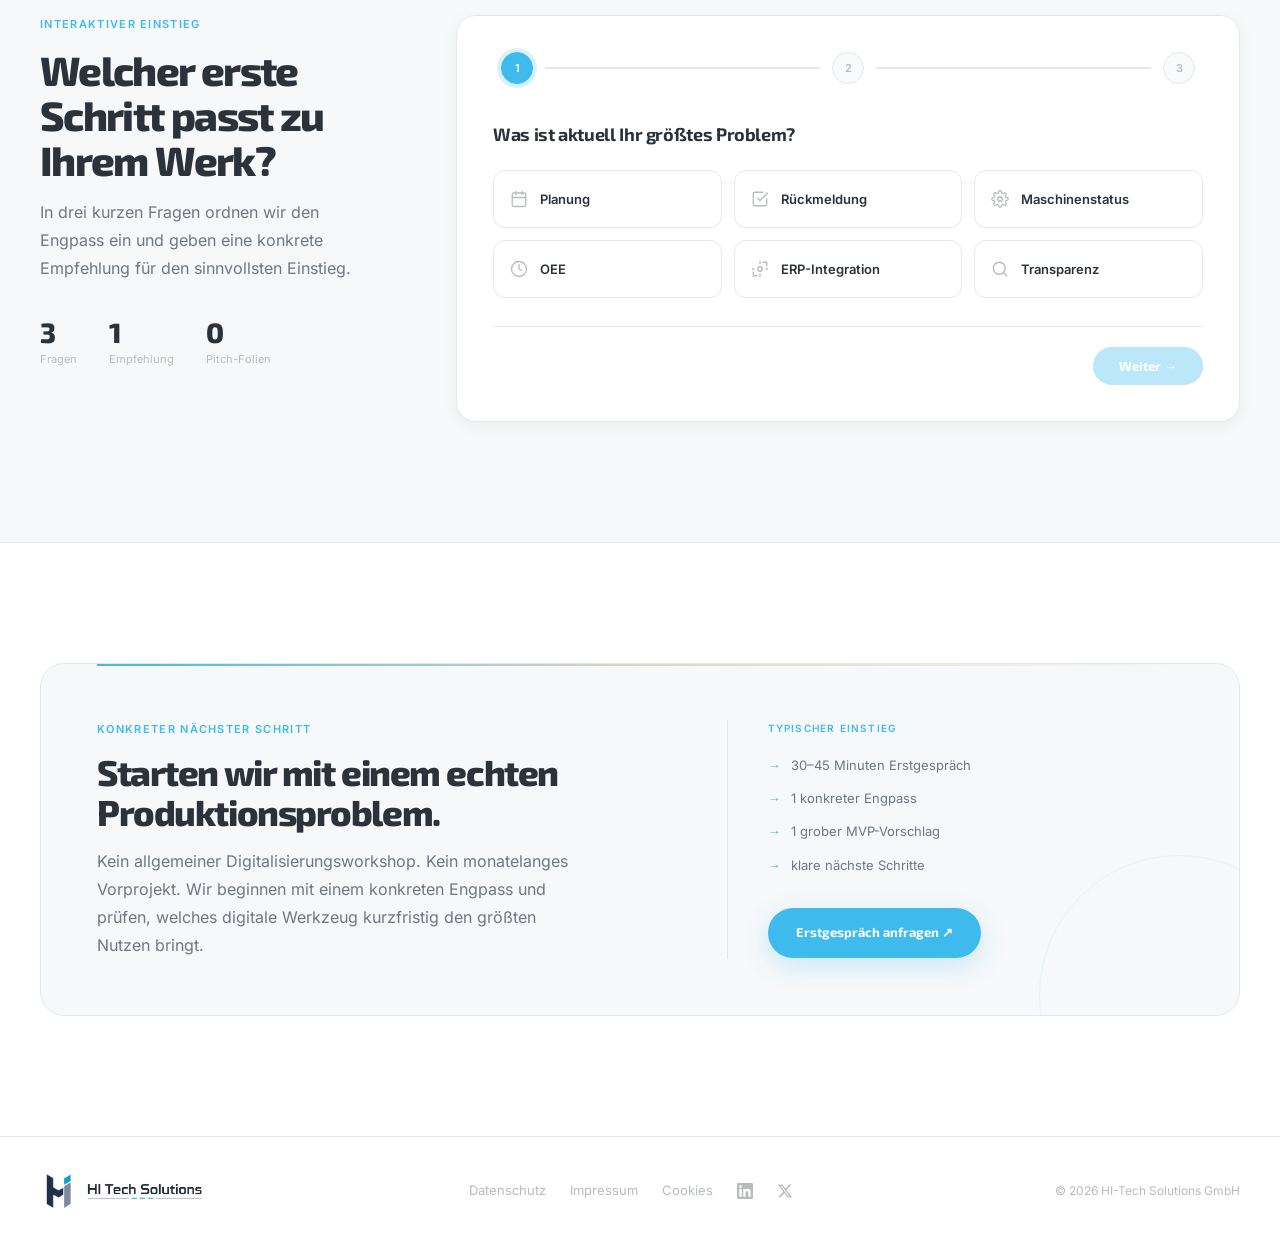
==== commit 391f3487: "feat: Redesign product preview to showcase cards, add Orchestrator landing page, clean up FAQ and tr" ====
--- a/index.html
+++ b/index.html
@@ -262,24 +262,24 @@
     <div id="approach-conclusion" class="reveal approach-conclusion-container">
       <div class="approach-conclusion-header">
         <span>
-          <svg xmlns="http://www.w3.org/2000/svg" width="22" height="22" viewBox="0 0 24 24" fill="rgba(245, 158, 11, 0.1)" stroke="#f59e0b" stroke-width="2" stroke-linecap="round" stroke-linejoin="round"><polygon points="12 2 15.09 8.26 22 9.27 17 14.14 18.18 21.02 12 17.77 5.82 21.02 7 14.14 2 9.27 8.91 8.26 12 2"/></svg>
+          <svg xmlns="http://www.w3.org/2000/svg" width="22" height="22" viewBox="0 0 24 24" fill="rgba(62, 186, 236, 0.1)" stroke="var(--color-primary)" stroke-width="2" stroke-linecap="round" stroke-linejoin="round"><polygon points="12 2 15.09 8.26 22 9.27 17 14.14 18.18 21.02 12 17.77 5.82 21.02 7 14.14 2 9.27 8.91 8.26 12 2"/></svg>
         </span>
         <p>Keine PowerPoint-Digitalisierung. <span>Sondern ein Werkzeug, das im Werk genutzt wird.</span></p>
       </div>
       <div class="approach-conclusion-grid">
         <div class="approach-conclusion-card">
           <span>
-            <svg xmlns="http://www.w3.org/2000/svg" width="16" height="16" viewBox="0 0 24 24" fill="none" stroke="#f59e0b" stroke-width="2" stroke-linecap="round" stroke-linejoin="round"><polygon points="13 2 3 14 12 14 11 22 21 10 12 10 13 2"/></svg>
+            <svg xmlns="http://www.w3.org/2000/svg" width="16" height="16" viewBox="0 0 24 24" fill="none" stroke="var(--color-primary)" stroke-width="2" stroke-linecap="round" stroke-linejoin="round"><polygon points="13 2 3 14 12 14 11 22 21 10 12 10 13 2"/></svg>
           </span>schneller zum MVP
         </div>
         <div class="approach-conclusion-card">
           <span>
-            <svg xmlns="http://www.w3.org/2000/svg" width="16" height="16" viewBox="0 0 24 24" fill="none" stroke="#6366f1" stroke-width="2" stroke-linecap="round" stroke-linejoin="round"><path d="M17 21v-2a4 4 0 0 0-4-4H5a4 4 0 0 0-4 4v2"/><circle cx="9" cy="7" r="4"/><path d="M23 21v-2a4 4 0 0 0-3-3.87"/><path d="M16 3.13a4 4 0 0 1 0 7.75"/></svg>
+            <svg xmlns="http://www.w3.org/2000/svg" width="16" height="16" viewBox="0 0 24 24" fill="none" stroke="var(--color-primary)" stroke-width="2" stroke-linecap="round" stroke-linejoin="round"><path d="M17 21v-2a4 4 0 0 0-4-4H5a4 4 0 0 0-4 4v2"/><circle cx="9" cy="7" r="4"/><path d="M23 21v-2a4 4 0 0 0-3-3.87"/><path d="M16 3.13a4 4 0 0 1 0 7.75"/></svg>
           </span>weniger Reibung zwischen OT &amp; IT
         </div>
         <div class="approach-conclusion-card">
           <span>
-            <svg xmlns="http://www.w3.org/2000/svg" width="16" height="16" viewBox="0 0 24 24" fill="none" stroke="#10b981" stroke-width="2" stroke-linecap="round" stroke-linejoin="round"><polyline points="23 6 13.5 15.5 8.5 10.5 1 18"/><polyline points="17 6 23 6 23 12"/></svg>
+            <svg xmlns="http://www.w3.org/2000/svg" width="16" height="16" viewBox="0 0 24 24" fill="none" stroke="var(--color-primary)" stroke-width="2" stroke-linecap="round" stroke-linejoin="round"><polyline points="23 6 13.5 15.5 8.5 10.5 1 18"/><polyline points="17 6 23 6 23 12"/></svg>
           </span>skalierbar über Werk und Linie hinweg
         </div>
       </div>
@@ -299,38 +299,70 @@
     </div>
     <div id="usecase-grid" class="reveal stagger usecases-grid">
       <div class="usecase-item">
-        <span class="usecase-num">01</span>
+        <div class="usecase-meta-row">
+          <span class="usecase-num">01</span>
+          <div class="usecase-icon-wrapper" aria-hidden="true">
+            <svg xmlns="http://www.w3.org/2000/svg" width="18" height="18" viewBox="0 0 24 24" fill="none" stroke="currentColor" stroke-width="2" stroke-linecap="round" stroke-linejoin="round" class="lucide lucide-clipboard-list"><rect width="8" height="4" x="8" y="2" rx="1" ry="1"/><path d="M16 4h2a2 2 0 0 1 2 2v14a2 2 0 0 1-2 2H6a2 2 0 0 1-2-2V6a2 2 0 0 1 2-2h2"/><path d="M12 11h4"/><path d="M12 16h4"/><path d="M8 11h.01"/><path d="M8 16h.01"/></svg>
+          </div>
+        </div>
         <h3>Auftrags- und Ressourcensteuerung</h3>
         <p>ERP-Daten, Excel-Planung und Shopfloor-Realität laufen auseinander. Wir schaffen ein Board für Aufträge, Ressourcen, Kapazitäten, Prioritäten und Status.</p>
         <span class="usecase-tag">Planung → Shopfloor</span>
+        <a href="bde.html" class="usecase-link">BDE-System ansehen →</a>
       </div>
       <div class="usecase-item">
-        <span class="usecase-num">02</span>
+        <div class="usecase-meta-row">
+          <span class="usecase-num">02</span>
+          <div class="usecase-icon-wrapper" aria-hidden="true">
+            <svg xmlns="http://www.w3.org/2000/svg" width="18" height="18" viewBox="0 0 24 24" fill="none" stroke="currentColor" stroke-width="2" stroke-linecap="round" stroke-linejoin="round" class="lucide lucide-monitor"><rect width="20" height="14" x="2" y="3" rx="2"/><line x1="8" x2="16" y1="21" y2="21"/><line x1="12" x2="12" y1="17" y2="21"/></svg>
+          </div>
+        </div>
         <h3>Maschinen- und Linienstatus</h3>
         <p>Maschinen liefern Daten, aber niemand sieht den echten Zustand nutzbar. Wir verbinden SPS, OPC UA, Edge und Cloud zu einem verständlichen Live-Bild.</p>
         <span class="usecase-tag">SPS · OPC UA · Edge</span>
       </div>
       <div class="usecase-item">
-        <span class="usecase-num">03</span>
+        <div class="usecase-meta-row">
+          <span class="usecase-num">03</span>
+          <div class="usecase-icon-wrapper" aria-hidden="true">
+            <svg xmlns="http://www.w3.org/2000/svg" width="18" height="18" viewBox="0 0 24 24" fill="none" stroke="currentColor" stroke-width="2" stroke-linecap="round" stroke-linejoin="round" class="lucide lucide-refresh-cw"><path d="M21 12a9 9 0 0 0-9-9 9.75 9.75 0 0 0-6.74 2.74L3 8"/><path d="M3 3v5h5"/><path d="M3 12a9 9 0 0 0 9 9 9.75 9.75 0 0 0 6.74-2.74L21 16"/><path d="M16 16h5v5"/></svg>
+          </div>
+        </div>
         <h3>D365-/ERP-Integration</h3>
         <p>Produktionsaufträge, Arbeitsgänge, Ressourcen und Rückmeldungen müssen sauber zwischen ERP und Shopfloor fließen. Wir bauen robuste Schnittstellen und Datenmodelle.</p>
         <span class="usecase-tag">D365 · ERP · APIs</span>
+        <a href="orchestrator.html" class="usecase-link">Schnittstellen-Orchestrator ansehen →</a>
       </div>
       <div class="usecase-item">
-        <span class="usecase-num">04</span>
+        <div class="usecase-meta-row">
+          <span class="usecase-num">04</span>
+          <span class="usecase-icon-wrapper" aria-hidden="true">
+            <svg xmlns="http://www.w3.org/2000/svg" width="18" height="18" viewBox="0 0 24 24" fill="none" stroke="currentColor" stroke-width="2" stroke-linecap="round" stroke-linejoin="round" class="lucide lucide-trending-up"><polyline points="22 7 13.5 15.5 8.5 10.5 2 17"/><polyline points="16 7 22 7 22 13"/></svg>
+          </span>
+        </div>
         <h3>OEE und Performance</h3>
         <p>Stillstände, Zykluszeiten und Leistungsabweichungen werden zu spät erkannt. Wir schaffen OEE-Dashboards mit Ursachenlogik und konkreten Steuerungsimpulsen.</p>
         <span class="usecase-tag">OEE · Stillstand · Ursache</span>
         <a href="OEE.html" class="usecase-link">Produktions-Dashboard ansehen →</a>
       </div>
       <div class="usecase-item">
-        <span class="usecase-num">05</span>
+        <div class="usecase-meta-row">
+          <span class="usecase-num">05</span>
+          <div class="usecase-icon-wrapper" aria-hidden="true">
+            <svg xmlns="http://www.w3.org/2000/svg" width="18" height="18" viewBox="0 0 24 24" fill="none" stroke="currentColor" stroke-width="2" stroke-linecap="round" stroke-linejoin="round" class="lucide lucide-globe"><circle cx="12" cy="12" r="10"/><path d="M12 2a14.5 14.5 0 0 0 0 20 14.5 14.5 0 0 0 0-20"/><path d="M2 12h20"/></svg>
+          </div>
+        </div>
         <h3>Multi-Werk-Rollout</h3>
         <p>Ein MVP funktioniert in einem Werk. Danach braucht es Standards, Wiederverwendung und Betrieb. Wir denken Architektur, Support und Skalierung von Anfang an mit.</p>
         <span class="usecase-tag">Standards · Betrieb · Rollout</span>
       </div>
       <div class="usecase-item">
-        <span class="usecase-num">06</span>
+        <div class="usecase-meta-row">
+          <span class="usecase-num">06</span>
+          <div class="usecase-icon-wrapper" aria-hidden="true">
+            <svg xmlns="http://www.w3.org/2000/svg" width="18" height="18" viewBox="0 0 24 24" fill="none" stroke="currentColor" stroke-width="2" stroke-linecap="round" stroke-linejoin="round" class="lucide lucide-shield-check"><path d="M20 13c0 5-3.5 7.5-7.66 9.7a1 1 0 0 1-.68 0C7.5 20.5 4 18 4 13V6a1 1 0 0 1 1-1c2 0 4.5-1.2 6.24-2.72a1.17 1.17 0 0 1 1.52 0C14.5 3.8 17 5 19 5a1 1 0 0 1 1 1z"/><path d="m9 12 2 2 4-4"/></svg>
+          </div>
+        </div>
         <h3>Qualitätssicherung & Rückverfolgbarkeit</h3>
         <p>Prüfergebnisse, Sperren und Chargenverläufe müssen lückenlos dokumentiert sein. Wir schaffen digitale Prüfprozesse mit direkter Anbindung an ERP und Shopfloor.</p>
         <span class="usecase-tag">QM · Traceability · Prüfung</span>
@@ -351,458 +383,70 @@
     <div class="reveal preview-intro">
       <p class="section-eyebrow">Produkt-Vorschau</p>
       <h2 class="section-title">Software, die den <em>Shopfloor versteht.</em></h2>
-      <p class="section-desc">Keine abstrakten Folien. So sieht ein typisches, intuitives Interface für Ihre Werker und Produktionsleiter aus. Klicken Sie durch die Tabs, um verschiedene Live-Ansichten zu testen.</p>
-    </div>
-
-    <!-- App Wrapper with Floating Cards -->
-    <div class="preview-app-wrapper">
-
-      <!-- Floating Card: Left – Line Status -->
-      <div class="floating-card fc-left" aria-hidden="true">
-        <div class="fc-top-row">
-          <span class="fc-dot-status green"></span>
-          <span class="fc-machine-label">Line 03</span>
-        </div>
-        <div class="fc-status-line green">Running</div>
-        <div class="fc-oee-row">
-          <span class="fc-oee-label">OEE</span>
-          <span class="fc-oee-val">92.6%</span>
-        </div>
-        <div class="fc-sparkbars" aria-hidden="true">
-          <span style="height:35%"></span><span style="height:52%"></span><span style="height:68%"></span>
-          <span style="height:60%"></span><span style="height:80%"></span><span style="height:93%"></span>
-        </div>
-      </div>
-
-      <!-- Main App Container -->
-      <div id="preview-app" class="reveal preview-app-container">
-        <!-- App Header -->
-        <div class="app-header">
-          <div class="app-window-controls">
-            <span class="control-dot close"></span>
-            <span class="control-dot minimize"></span>
-            <span class="control-dot maximize"></span>
-          </div>
-          <div class="app-title">HI-TECH SMART FACTORY SUITE</div>
-          <div class="app-tabs">
-            <button class="app-tab-btn active" data-preview-tab="hallenansicht">
-              <svg xmlns="http://www.w3.org/2000/svg" width="13" height="13" viewBox="0 0 24 24" fill="none" stroke="currentColor" stroke-width="2" stroke-linecap="round" stroke-linejoin="round"><rect x="3" y="3" width="7" height="9"/><rect x="14" y="3" width="7" height="5"/><rect x="14" y="12" width="7" height="9"/><rect x="3" y="16" width="7" height="5"/></svg>
-              Hallen-Ansicht
-            </button>
-            <button class="app-tab-btn" data-preview-tab="oee">
-              <svg xmlns="http://www.w3.org/2000/svg" width="13" height="13" viewBox="0 0 24 24" fill="none" stroke="currentColor" stroke-width="2" stroke-linecap="round" stroke-linejoin="round"><circle cx="12" cy="12" r="10"/><polyline points="12 6 12 12 16 14"/></svg>
-              OEE-Analyse
-            </button>
-            <button class="app-tab-btn" data-preview-tab="erp">
-              <svg xmlns="http://www.w3.org/2000/svg" width="13" height="13" viewBox="0 0 24 24" fill="none" stroke="currentColor" stroke-width="2" stroke-linecap="round" stroke-linejoin="round"><path d="M16 3h5v5"/><path d="M8 21H3v-5"/><path d="M12 22v-3"/><path d="M12 5V2"/><path d="M20 12h2"/><path d="M2 12h2"/><path d="M12 12m-3 0a3 3 0 1 0 6 0 3 3 0 1 0 -6 0"/></svg>
-              ERP-Schnittstelle
-            </button>
-          </div>
-        </div>
-
-        <!-- App Body / Content Area -->
-        <div class="app-body">
-
-          <!-- Tab 1: Hallenansicht -->
-          <div class="app-tab-content active" id="tab-hallenansicht">
-            <!-- Machine Cards Grid -->
-            <div class="preview-machine-grid">
-
-              <!-- Machine 1: Running -->
-              <div class="machine-card mc-running">
-                <div class="machine-card-header">
-                  <span class="machine-name">CNC-Fräse 01</span>
-                  <span class="machine-status status-running"><span class="pulse-dot"></span>Läuft</span>
-                </div>
-                <div class="machine-oee-block">
-                  <span class="machine-oee-label">OEE</span>
-                  <span class="machine-oee-value oee-green">89.4%</span>
-                </div>
-                <div class="machine-info-line">
-                  <svg xmlns="http://www.w3.org/2000/svg" width="10" height="10" viewBox="0 0 24 24" fill="none" stroke="currentColor" stroke-width="2.5"><rect x="2" y="7" width="20" height="14" rx="2"/><path d="M16 3H8"/></svg>
-                  Auftrag #1042 &middot; Hebelarm
-                </div>
-                <div class="progress-bar-container">
-                  <div class="progress-bar-label">
-                    <span>Fortschritt</span>
-                    <span>68%</span>
-                  </div>
-                  <div class="progress-bar-track">
-                    <div class="progress-bar-fill" style="width: 68%;"></div>
-                  </div>
-                </div>
-                <div class="machine-kpi-row">
-                  <div class="kpi-item"><span class="kpi-val">2.850</span><span class="kpi-lbl">Stk</span></div>
-                  <div class="kpi-item"><span class="kpi-val">4:20h</span><span class="kpi-lbl">Restzeit</span></div>
-                  <div class="kpi-item"><span class="kpi-val">98.2%</span><span class="kpi-lbl">Qualität</span></div>
-                </div>
-              </div>
-
-              <!-- Machine 2: Idle -->
-              <div class="machine-card mc-idle">
-                <div class="machine-card-header">
-                  <span class="machine-name">CNC-Fräse 02</span>
-                  <span class="machine-status status-idle"><span class="pulse-dot"></span>Bereit</span>
-                </div>
-                <div class="machine-oee-block">
-                  <span class="machine-oee-label">OEE</span>
-                  <span class="machine-oee-value oee-amber">74.2%</span>
-                </div>
-                <div class="machine-info-line">
-                  <svg xmlns="http://www.w3.org/2000/svg" width="10" height="10" viewBox="0 0 24 24" fill="none" stroke="currentColor" stroke-width="2.5"><circle cx="12" cy="12" r="10"/><path d="M12 8v4l3 3"/></svg>
-                  Kein aktiver Auftrag
-                </div>
-                <div class="progress-bar-container">
-                  <div class="progress-bar-label">
-                    <span>Fortschritt</span>
-                    <span>0%</span>
-                  </div>
-                  <div class="progress-bar-track">
-                    <div class="progress-bar-fill idle-fill" style="width: 0%;"></div>
-                  </div>
-                </div>
-                <div class="machine-kpi-row">
-                  <div class="kpi-item"><span class="kpi-val">—</span><span class="kpi-lbl">Stk</span></div>
-                  <div class="kpi-item"><span class="kpi-val">Rüsten</span><span class="kpi-lbl">Status</span></div>
-                  <div class="kpi-item"><span class="kpi-val">—</span><span class="kpi-lbl">Qualität</span></div>
-                </div>
-              </div>
-
-              <!-- Machine 3: Running -->
-              <div class="machine-card mc-running">
-                <div class="machine-card-header">
-                  <span class="machine-name">Schweißroboter A</span>
-                  <span class="machine-status status-running"><span class="pulse-dot"></span>Läuft</span>
-                </div>
-                <div class="machine-oee-block">
-                  <span class="machine-oee-label">OEE</span>
-                  <span class="machine-oee-value oee-green">94.1%</span>
-                </div>
-                <div class="machine-info-line">
-                  <svg xmlns="http://www.w3.org/2000/svg" width="10" height="10" viewBox="0 0 24 24" fill="none" stroke="currentColor" stroke-width="2.5"><rect x="2" y="7" width="20" height="14" rx="2"/><path d="M16 3H8"/></svg>
-                  Auftrag #1041 &middot; Rahmen B
-                </div>
-                <div class="progress-bar-container">
-                  <div class="progress-bar-label">
-                    <span>Fortschritt</span>
-                    <span>92%</span>
-                  </div>
-                  <div class="progress-bar-track">
-                    <div class="progress-bar-fill" style="width: 92%;"></div>
-                  </div>
-                </div>
-                <div class="machine-kpi-row">
-                  <div class="kpi-item"><span class="kpi-val">1.840</span><span class="kpi-lbl">Stk</span></div>
-                  <div class="kpi-item"><span class="kpi-val">0:30h</span><span class="kpi-lbl">Restzeit</span></div>
-                  <div class="kpi-item"><span class="kpi-val">99.1%</span><span class="kpi-lbl">Qualität</span></div>
-                </div>
-              </div>
-
-              <!-- Machine 4: Stopped -->
-              <div class="machine-card mc-stopped">
-                <div class="machine-card-header">
-                  <span class="machine-name">Montagelinie 1</span>
-                  <span class="machine-status status-stopped"><span class="pulse-dot"></span>Störung</span>
-                </div>
-                <div class="machine-oee-block">
-                  <span class="machine-oee-label">OEE</span>
-                  <span class="machine-oee-value oee-red">58.7%</span>
-                </div>
-                <div class="machine-info-line info-red">
-                  <svg xmlns="http://www.w3.org/2000/svg" width="10" height="10" viewBox="0 0 24 24" fill="none" stroke="currentColor" stroke-width="2.5"><path d="M10.29 3.86L1.82 18a2 2 0 0 0 1.71 3h16.94a2 2 0 0 0 1.71-3L13.71 3.86a2 2 0 0 0-3.42 0z"/><line x1="12" y1="9" x2="12" y2="13"/><line x1="12" y1="17" x2="12.01" y2="17"/></svg>
-                  Materialmangel
-                </div>
-                <div class="progress-bar-container">
-                  <div class="progress-bar-label">
-                    <span>Rüstung</span>
-                    <span>15%</span>
-                  </div>
-                  <div class="progress-bar-track">
-                    <div class="progress-bar-fill stopped" style="width: 15%;"></div>
-                  </div>
-                </div>
-                <div class="machine-kpi-row">
-                  <div class="kpi-item"><span class="kpi-val kpi-red">720</span><span class="kpi-lbl">Stk</span></div>
-                  <div class="kpi-item"><span class="kpi-val kpi-red">Gestoppt</span><span class="kpi-lbl">Status</span></div>
-                  <div class="kpi-item"><span class="kpi-val kpi-red">82.1%</span><span class="kpi-lbl">Qualität</span></div>
-                </div>
-              </div>
-
-            </div>
-
-            <!-- Dashboard Widgets Row -->
-            <div class="dashboard-widgets-row">
-
-              <!-- Widget 1: OEE Ring -->
-              <div class="dash-widget">
-                <div class="widget-header">
-                  <svg xmlns="http://www.w3.org/2000/svg" width="11" height="11" viewBox="0 0 24 24" fill="none" stroke="currentColor" stroke-width="2.5"><circle cx="12" cy="12" r="10"/><polyline points="12 6 12 12 16 14"/></svg>
-                  OEE-Analyse
-                </div>
-                <div class="widget-oee-ring">
-                  <svg viewBox="0 0 64 64" width="60" height="60">
-                    <circle cx="32" cy="32" r="26" fill="none" stroke="#e2e8f0" stroke-width="7"/>
-                    <circle cx="32" cy="32" r="26" fill="none" stroke="#0ea5e9" stroke-width="7"
-                      stroke-dasharray="163.4" stroke-dashoffset="16.7"
-                      stroke-linecap="round" transform="rotate(-90 32 32)"/>
-                    <text x="32" y="36" text-anchor="middle" font-size="11" font-weight="800" fill="#0f172a" font-family="Exo 2, sans-serif">89.6%</text>
-                  </svg>
-                </div>
-                <div class="widget-trend-row">
-                  <svg xmlns="http://www.w3.org/2000/svg" width="9" height="9" viewBox="0 0 24 24" fill="none" stroke="#16a34a" stroke-width="2.5"><polyline points="23 6 13.5 15.5 8.5 10.5 1 18"/><polyline points="17 6 23 6 23 12"/></svg>
-                  <span class="trend-pos">+6.2%</span> vs. 7 Tage
-                </div>
-              </div>
-
-              <!-- Widget 2: Linienstatus -->
-              <div class="dash-widget">
-                <div class="widget-header">
-                  <svg xmlns="http://www.w3.org/2000/svg" width="11" height="11" viewBox="0 0 24 24" fill="none" stroke="currentColor" stroke-width="2.5"><rect x="3" y="3" width="7" height="9"/><rect x="14" y="3" width="7" height="5"/><rect x="14" y="12" width="7" height="9"/><rect x="3" y="16" width="7" height="5"/></svg>
-                  Linienstatus
-                </div>
-                <div class="widget-line-list">
-                  <div class="widget-line-item">
-                    <span class="wl-name">Linie 01</span>
-                    <div class="wl-track"><div class="wl-fill" style="width:85%;background:#22c55e;"></div></div>
-                    <span class="wl-state" style="color:#16a34a;">Running</span>
-                  </div>
-                  <div class="widget-line-item">
-                    <span class="wl-name">Linie 02</span>
-                    <div class="wl-track"><div class="wl-fill" style="width:72%;background:#22c55e;"></div></div>
-                    <span class="wl-state" style="color:#16a34a;">Running</span>
-                  </div>
-                  <div class="widget-line-item">
-                    <span class="wl-name">Linie 03</span>
-                    <div class="wl-track"><div class="wl-fill" style="width:10%;background:#f59e0b;"></div></div>
-                    <span class="wl-state" style="color:#d97706;">Maintenance</span>
-                  </div>
-                </div>
-              </div>
-
-              <!-- Widget 3: Aufträge -->
-              <div class="dash-widget">
-                <div class="widget-header">
-                  <svg xmlns="http://www.w3.org/2000/svg" width="11" height="11" viewBox="0 0 24 24" fill="none" stroke="currentColor" stroke-width="2.5"><path d="M14 2H6a2 2 0 0 0-2 2v16a2 2 0 0 0 2 2h12a2 2 0 0 0 2-2V8z"/><polyline points="14 2 14 8 20 8"/></svg>
-                  Aufträge
-                </div>
-                <div class="widget-orders-kpi">
-                  <div class="wok-item">
-                    <span class="wok-val" style="color:#0ea5e9;">24</span>
-                    <span class="wok-lbl">In Arbeit</span>
-                  </div>
-                  <div class="wok-item">
-                    <span class="wok-val" style="color:#f59e0b;">6</span>
-                    <span class="wok-lbl">Wartend</span>
-                  </div>
-                  <div class="wok-item">
-                    <span class="wok-val" style="color:#ef4444;">2</span>
-                    <span class="wok-lbl">Blockiert</span>
-                  </div>
-                </div>
-                <div class="widget-orders-bar">
-                  <div style="width:75%;background:#0ea5e9;height:100%;border-radius:3px 0 0 3px;"></div>
-                  <div style="width:18.75%;background:#f59e0b;height:100%;"></div>
-                  <div style="width:6.25%;background:#ef4444;height:100%;border-radius:0 3px 3px 0;"></div>
-                </div>
-              </div>
-
-              <!-- Widget 4: Störungen -->
-              <div class="dash-widget">
-                <div class="widget-header">
-                  <svg xmlns="http://www.w3.org/2000/svg" width="11" height="11" viewBox="0 0 24 24" fill="none" stroke="#ef4444" stroke-width="2.5"><path d="M10.29 3.86L1.82 18a2 2 0 0 0 1.71 3h16.94a2 2 0 0 0 1.71-3L13.71 3.86a2 2 0 0 0-3.42 0z"/><line x1="12" y1="9" x2="12" y2="13"/><line x1="12" y1="17" x2="12.01" y2="17"/></svg>
-                  Störungen
-                </div>
-                <div class="widget-alert-list">
-                  <div class="wal-item">
-                    <span class="wal-dot" style="background:#ef4444;"></span>
-                    <span class="wal-name">Materialmangel</span>
-                    <span class="wal-loc">Linie 1</span>
-                  </div>
-                  <div class="wal-item">
-                    <span class="wal-dot" style="background:#f59e0b;"></span>
-                    <span class="wal-name">Maschinenstillstand</span>
-                    <span class="wal-loc">CNC-02</span>
-                  </div>
-                  <div class="wal-item">
-                    <span class="wal-dot" style="background:#6366f1;"></span>
-                    <span class="wal-name">Qualitätsprüfung</span>
-                    <span class="wal-loc">Linie 3</span>
-                  </div>
-                </div>
-              </div>
-
-            </div>
-          </div>
-
-          <!-- Tab 2: OEE-Analyse -->
-          <div class="app-tab-content" id="tab-oee" style="display:none">
-          <div class="preview-oee-layout">
-            
-            <!-- Gauges Row -->
-            <div class="oee-gauges-container">
-              <div class="oee-gauge-card">
-                <div class="oee-gauge-circle" style="--percent: 85; --color: var(--color-primary);">
-                  <div class="oee-gauge-value">85%</div>
-                </div>
-                <div class="oee-gauge-name">Verfügbarkeit</div>
-              </div>
-              <div class="oee-gauge-card">
-                <div class="oee-gauge-circle" style="--percent: 92; --color: var(--color-indigo);">
-                  <div class="oee-gauge-value">92%</div>
-                </div>
-                <div class="oee-gauge-name">Leistung</div>
-              </div>
-              <div class="oee-gauge-card">
-                <div class="oee-gauge-circle" style="--percent: 99; --color: #10b981;">
-                  <div class="oee-gauge-value">99%</div>
-                </div>
-                <div class="oee-gauge-name">Qualität</div>
-              </div>
-            </div>
-            
-            <!-- Trend and Stoppage Breakdown -->
-            <div class="oee-charts-grid">
-              
-              <!-- Stoppage Reasons -->
-              <div class="oee-chart-card">
-                <h4>Hauptstillstandsgründe (Woche)</h4>
-                <div class="oee-bar-chart">
-                  <div class="oee-chart-row">
-                    <span class="oee-row-label">Rüstvorgänge</span>
-                    <div class="oee-row-track">
-                      <div class="oee-row-fill" style="width: 45%; background: var(--color-primary);"></div>
-                    </div>
-                    <span class="oee-row-val">45%</span>
-                  </div>
-                  <div class="oee-chart-row">
-                    <span class="oee-row-label">Materialmangel</span>
-                    <div class="oee-row-track">
-                      <div class="oee-row-fill" style="width: 30%; background: var(--color-indigo);"></div>
-                    </div>
-                    <span class="oee-row-val">30%</span>
-                  </div>
-                  <div class="oee-chart-row">
-                    <span class="oee-row-label">Tooling-Defekt</span>
-                    <div class="oee-row-track">
-                      <div class="oee-row-fill" style="width: 25%; background: #ef4444;"></div>
-                    </div>
-                    <span class="oee-row-val">25%</span>
-                  </div>
-                </div>
-              </div>
-              
-              <!-- OEE Trend -->
-              <div class="oee-chart-card">
-                <h4>OEE-Entwicklung (letzte 5 Tage)</h4>
-                <div class="oee-trend-chart">
-                  <div class="trend-col">
-                    <div class="trend-bar" style="height: 78%;"><span class="trend-tooltip">Mo: 78%</span></div>
-                    <span class="trend-day">Mo</span>
-                  </div>
-                  <div class="trend-col">
-                    <div class="trend-bar" style="height: 81%;"><span class="trend-tooltip">Di: 81%</span></div>
-                    <span class="trend-day">Di</span>
-                  </div>
-                  <div class="trend-col">
-                    <div class="trend-bar" style="height: 84%;"><span class="trend-tooltip">Mi: 84%</span></div>
-                    <span class="trend-day">Mi</span>
-                  </div>
-                  <div class="trend-col">
-                    <div class="trend-bar" style="height: 86%;"><span class="trend-tooltip">Do: 86%</span></div>
-                    <span class="trend-day">Do</span>
-                  </div>
-                  <div class="trend-col">
-                    <div class="trend-bar active" style="height: 89%;"><span class="trend-tooltip">Fr: 89.4%</span></div>
-                    <span class="trend-day">Fr</span>
-                  </div>
-                </div>
-              </div>
-              
-            </div>
-          </div>
-        </div>
-        
-        <!-- Tab 3: ERP-Schnittstelle -->
-        <div class="app-tab-content" id="tab-erp" style="display:none">
-          <div class="preview-erp-layout">
-            <div class="erp-status-bar">
-              <div class="erp-status-left">
-                <span class="status-indicator-green"></span>
-                <span>Dynamics 365 Sync: <strong>Aktiv</strong></span>
-              </div>
-              <div class="erp-status-right">Letzter Abgleich: Gerade eben</div>
-            </div>
-            
-            <div class="erp-logger-container">
-              <div class="erp-logger-header">Echtzeit-Datenabgleich (Live-Protokoll)</div>
-              <div class="erp-logger-body" id="erp-logger-flow">
-                <div class="log-row">
-                  <span class="log-time">[10:44:00]</span>
-                  <span class="log-tag tag-success">SUCCESS</span>
-                  <span class="log-msg">Shopfloor &rarr; ERP: Rückmeldung <strong>Montagelinie 1</strong> (120 Stk gefertigt)</span>
-                </div>
-                <div class="log-row">
-                  <span class="log-time">[10:42:15]</span>
-                  <span class="log-tag tag-info">SYNC</span>
-                  <span class="log-msg">ERP &rarr; Shopfloor: Fertigungsauftrag <strong>#1044</strong> synchronisiert (Menge: 250 Stk)</span>
-                </div>
-                <div class="log-row">
-                  <span class="log-time">[10:39:50]</span>
-                  <span class="log-tag tag-success">SUCCESS</span>
-                  <span class="log-msg">Shopfloor &rarr; ERP: Maschinenstatus <strong>CNC-Fräse 02</strong> gewechselt auf [Rüsten]</span>
-                </div>
-                <div class="log-row">
-                  <span class="log-time">[10:35:10]</span>
-                  <span class="log-tag tag-info">SYNC</span>
-                  <span class="log-msg">ERP &rarr; Shopfloor: Materialcharge <strong>#C-784</strong> für Auftrag #1042 freigegeben</span>
-                </div>
-                <div class="log-row">
-                  <span class="log-time">[10:30:00]</span>
-                  <span class="log-tag tag-success">SUCCESS</span>
-                  <span class="log-msg">Shopfloor &rarr; ERP: Schichtende <strong>Frühschicht</strong> gemeldet (OEE: 82.3%)</span>
-                </div>
-              </div>
-            </div>
-          </div>
-        </div>
-
-      </div><!-- /app-body -->
-    </div><!-- /preview-app-container -->
-
-      <!-- Floating Card: Work Order (right top) -->
-      <div class="floating-card fc-right-top" aria-hidden="true">
-        <div class="fc-header-row">
-          <svg xmlns="http://www.w3.org/2000/svg" width="13" height="13" viewBox="0 0 24 24" fill="none" stroke="#0ea5e9" stroke-width="2"><path d="M14 2H6a2 2 0 0 0-2 2v16a2 2 0 0 0 2 2h12a2 2 0 0 0 2-2V8z"/><polyline points="14 2 14 8 20 8"/></svg>
-          <span>Work Order</span>
-        </div>
-        <div class="fc-wo-id">WO-24781</div>
-        <div class="fc-wo-status">In Progress</div>
-        <div class="fc-progress-wrap">
-          <div class="fc-progress-bar"><div class="fc-progress-fill" style="width:66%;"></div></div>
-          <span class="fc-progress-pct">66%</span>
-        </div>
-        <div class="fc-wo-meta">
-          <span>Axle Housing</span>
-          <span>720 / 1.200 Stk</span>
-        </div>
-      </div>
-
-      <!-- Floating Card: Machine Health (right bottom) -->
-      <div class="floating-card fc-right-bottom" aria-hidden="true">
-        <div class="fc-header-row">
-          <svg xmlns="http://www.w3.org/2000/svg" width="13" height="13" viewBox="0 0 24 24" fill="none" stroke="#f59e0b" stroke-width="2"><polyline points="22 12 18 12 15 21 9 3 6 12 2 12"/></svg>
-          <span>Machine Health</span>
-        </div>
-        <div class="fc-mh-name">CNC-07</div>
-        <div class="fc-mh-alert">
-          <span class="fc-alert-dot"></span>
-          Vibration
-          <span class="fc-alert-badge">Alert</span>
-        </div>
-        <div class="fc-mh-since">Seit 14:32</div>
-      </div>
-
-    </div><!-- /preview-app-wrapper -->
+      <p class="section-desc">Erleben Sie unsere praxisbewährten Software-Module direkt in Aktion. Klicken Sie auf eine der Kacheln, um Details und Live-Ansichten zu öffnen.</p>
+    </div>
+
+    <!-- Showcase Cards Grid -->
+    <div class="showcase-grid reveal stagger">
+
+      <!-- Showcase Card 1: OEE -->
+      <a href="OEE.html" class="showcase-card">
+        <div class="showcase-img-container">
+          <img src="assets/smart-factory-dashboard.webp" alt="OEE-Monitoring Live-Dashboard" class="showcase-img" loading="lazy">
+        </div>
+        <div class="showcase-body">
+          <div class="showcase-title-row">
+            <h3>OEE-Monitoring & Stillstände</h3>
+            <span class="showcase-arrow">→</span>
+          </div>
+          <p class="showcase-text">Echtzeit-OEE, Verlustanalysen und strukturierte Stillstandsursachen direkt an der Linie erfasst. Schafft Transparenz ab der ersten Schicht.</p>
+          <div class="showcase-tags">
+            <span>OEE-Kennzahl</span>
+            <span>Stillstands-Log</span>
+            <span>Shopfloor Dashboard</span>
+          </div>
+        </div>
+      </a>
+
+      <!-- Showcase Card 2: BDE -->
+      <a href="bde.html" class="showcase-card">
+        <div class="showcase-img-container">
+          <img src="assets/bde.png" alt="Betriebsdatenerfassung (BDE) Terminal" class="showcase-img" loading="lazy">
+        </div>
+        <div class="showcase-body">
+          <div class="showcase-title-row">
+            <h3>Betriebsdatenerfassung (BDE)</h3>
+            <span class="showcase-arrow">→</span>
+          </div>
+          <p class="showcase-text">Digitale Rückmeldung von Gutmengen, Ausschuss, Rüstzeiten und Arbeitsgängen. Intuitiv für Werker bedienbar und direkt synchronisiert.</p>
+          <div class="showcase-tags">
+            <span>BDE-Terminal</span>
+            <span>Auftragsverfolgung</span>
+            <span>Werker-Feedback</span>
+          </div>
+        </div>
+      </a>
+
+      <!-- Showcase Card 3: Orchestrator -->
+      <a href="orchestrator.html" class="showcase-card">
+        <div class="showcase-img-container">
+          <img src="assets/orchestrator.jpg" alt="Schnittstellen-Orchestrator Visualisierung" class="showcase-img" loading="lazy">
+        </div>
+        <div class="showcase-body">
+          <div class="showcase-title-row">
+            <h3>Schnittstellen-Orchestrator</h3>
+            <span class="showcase-arrow">→</span>
+          </div>
+          <p class="showcase-text">Die Brücke zwischen Shopfloor und IT. Verbindet SPS-Steuerungen, OPC UA Server und Waagen nahtlos mit Microsoft Dynamics 365 / ERP.</p>
+          <div class="showcase-tags">
+            <span>ERP-Sync</span>
+            <span>OPC UA & SPS</span>
+            <span>REST & SQL APIs</span>
+          </div>
+        </div>
+      </a>
+
+    </div><!-- /showcase-grid -->
   </div><!-- /wrap -->
 </section>
 
@@ -968,75 +612,89 @@
 <!-- ══ FAQ ══ -->
 <section id="faq" class="sec faq-section">
   <div class="wrap">
-    <div class="reveal faq-header">
-      <p class="section-eyebrow">Häufige Fragen</p>
-      <h2 class="section-title">Was Entscheider uns meistens fragen</h2>
-    </div>
-
-    <div class="faq-list reveal">
-
-      <details class="faq-item">
-        <summary class="faq-question">
-          <span>Wie lange dauert ein MVP?</span>
-          <span class="faq-icon" aria-hidden="true"></span>
-        </summary>
-        <div class="faq-answer">
-          <p>In der Regel 6–10 Wochen vom ersten Workshop bis zum lauffähigen System. Wir starten mit einem Quick Check (1–2 Stunden), gefolgt von einem 2-tägigen Discovery-Workshop. Danach beginnt die Entwicklung mit klaren Meilensteinen. Komplexere Integrationen (z. B. Siemens S7 + D365) können 12–14 Wochen benötigen — das klären wir transparent im Discovery.</p>
-        </div>
-      </details>
-
-      <details class="faq-item">
-        <summary class="faq-question">
-          <span>Geht das auch ohne D365?</span>
-          <span class="faq-icon" aria-hidden="true"></span>
-        </summary>
-        <div class="faq-answer">
-          <p>Ja, absolut. D365 ist eines von mehreren ERP-Systemen, mit denen wir arbeiten. Wir integrieren ebenso SAP, Infor, proALPHA oder individuelle ERP-Lösungen über REST-APIs oder direkte Datenbankanbindungen. Wer noch kein ERP nutzt, kann trotzdem starten — wir bauen dann die Produktionsebene autark auf.</p>
-        </div>
-      </details>
-
-      <details class="faq-item">
-        <summary class="faq-question">
-          <span>Was kostet ein Quick Check?</span>
-          <span class="faq-icon" aria-hidden="true"></span>
-        </summary>
-        <div class="faq-answer">
-          <p>Der Quick Check ist kostenlos. In einem 60-minütigen Gespräch analysieren wir Ihren konkreten Engpass und geben eine ehrliche Einschätzung: Wo lohnt sich ein Einstieg, was ist realistisch machbar, und welcher erste Schritt bringt den schnellsten Mehrwert — ohne Pitch-Folien, ohne Verkaufsgespräch.</p>
-        </div>
-      </details>
-
-      <details class="faq-item">
-        <summary class="faq-question">
-          <span>Können unsere Maschinen wirklich angebunden werden?</span>
-          <span class="faq-icon" aria-hidden="true"></span>
-        </summary>
-        <div class="faq-answer">
-          <p>Meistens ja — selbst ältere Steuerungen. Wir arbeiten mit OPC UA, MQTT, Modbus TCP, Siemens S7-Protokoll und Beckhoff ADS. Für Maschinen ohne Netzwerkfähigkeit gibt es kostengünstige Edge-Gateways, die analoge oder digitale Signale erfassen. Die Machbarkeit klären wir im Discovery-Workshop mit einem kurzen Maschinenaudit.</p>
-        </div>
-      </details>
-
-      <details class="faq-item">
-        <summary class="faq-question">
-          <span>Wer betreibt das System danach?</span>
-          <span class="faq-icon" aria-hidden="true"></span>
-        </summary>
-        <div class="faq-answer">
-          <p>Das entscheiden Sie. Wir bauen die Lösung so, dass Ihr Team sie selbst betreiben und erweitern kann — mit Dokumentation und Schulung. Alternativ übernehmen wir den Betrieb über Azure und bieten SLA-basierte Supportpakete. Kein Vendor-Lock-in: Der Code gehört Ihnen.</p>
-        </div>
-      </details>
-
-      <details class="faq-item">
-        <summary class="faq-question">
-          <span>Was unterscheidet euch von großen Systemintegratoren?</span>
-          <span class="faq-icon" aria-hidden="true"></span>
-        </summary>
-        <div class="faq-answer">
-          <p>Wir sind ein kleines, spezialisiertes Team mit tiefem Verständnis sowohl für Produktion als auch für moderne Software-Architektur. Keine Zwischenebenen, keine Presales-Teams, kein Overhead. Sie sprechen direkt mit den Personen, die entwickeln. Das macht uns schneller, ehrlicher und günstiger — bei vergleichbarer technischer Tiefe.</p>
-        </div>
-      </details>
-
-    </div>
-  </div>
+    <div class="faq-grid">
+      
+      <!-- Left side: Sticky info panel -->
+      <div class="faq-info-panel reveal">
+        <p class="section-eyebrow">Häufige Fragen</p>
+        <h2 class="section-title">Was Entscheider uns <em>meistens fragen</em></h2>
+        <p class="faq-subtitle">Wir glauben an absolute Transparenz. Sollte Ihre Frage hier nicht beantwortet sein, kontaktieren Sie uns einfach direkt.</p>
+        
+        <div class="faq-contact-card">
+          <h4>Haben Sie noch offene Fragen?</h4>
+          <p>Lassen Sie uns in einem unverbindlichen Gespräch über Ihre Anforderungen sprechen.</p>
+          <a href="mailto:info@hitech-solutions.eu" class="faq-contact-btn">
+            <span>Direkt Kontakt aufnehmen</span>
+            <svg xmlns="http://www.w3.org/2000/svg" width="14" height="14" viewBox="0 0 24 24" fill="none" stroke="currentColor" stroke-width="2.5" stroke-linecap="round" stroke-linejoin="round"><line x1="5" y1="12" x2="19" y2="12"/><polyline points="12 5 19 12 12 19"/></svg>
+          </a>
+        </div>
+      </div>
+      
+      <!-- Right side: Accordion list -->
+      <div class="faq-list reveal">
+
+        <details class="faq-item">
+          <summary class="faq-question">
+            <span>Wie lange dauert ein MVP?</span>
+            <span class="faq-icon" aria-hidden="true"></span>
+          </summary>
+          <div class="faq-answer">
+            <p>In der Regel 6–10 Wochen vom ersten Workshop bis zum lauffähigen System. Wir starten mit einem Quick Check (1–2 Stunden), gefolgt von einem 2-tägigen Discovery-Workshop. Danach beginnt die Entwicklung mit klaren Meilensteinen. Komplexere Integrationen (z. B. Siemens S7 + D365) können 12–14 Wochen benötigen — das klären wir transparent im Discovery.</p>
+          </div>
+        </details>
+
+        <details class="faq-item">
+          <summary class="faq-question">
+            <span>Geht das auch ohne D365?</span>
+            <span class="faq-icon" aria-hidden="true"></span>
+          </summary>
+          <div class="faq-answer">
+            <p>Ja, absolut. D365 ist eines von mehreren ERP-Systemen, mit denen wir arbeiten. Wir integrieren ebenso SAP, Infor, proALPHA oder individuelle ERP-Lösungen über REST-APIs oder direkte Datenbankanbindungen. Wer noch kein ERP nutzt, kann trotzdem starten — wir bauen dann die Produktionsebene autark auf.</p>
+          </div>
+        </details>
+
+        <details class="faq-item">
+          <summary class="faq-question">
+            <span>Was kostet ein Quick Check?</span>
+            <span class="faq-icon" aria-hidden="true"></span>
+          </summary>
+          <div class="faq-answer">
+            <p>Der Quick Check ist kostenlos. In einem 60-minütigen Gespräch analysieren wir Ihren konkreten Engpass und geben eine ehrliche Einschätzung: Wo lohnt sich ein Einstieg, was ist realistisch machbar, und welcher erste Schritt bringt den schnellsten Mehrwert — ohne Pitch-Folien, ohne Verkaufsgespräch.</p>
+          </div>
+        </details>
+
+        <details class="faq-item">
+          <summary class="faq-question">
+            <span>Können unsere Maschinen wirklich angebunden werden?</span>
+            <span class="faq-icon" aria-hidden="true"></span>
+          </summary>
+          <div class="faq-answer">
+            <p>Meistens ja — selbst ältere Steuerungen. Wir arbeiten mit OPC UA, MQTT, Modbus TCP, Siemens S7-Protokoll und Beckhoff ADS. Für Maschinen ohne Netzwerkfähigkeit gibt es kostengünstige Edge-Gateways, die analoge oder digitale Signale erfassen. Die Machbarkeit klären wir im Discovery-Workshop mit einem kurzen Maschinenaudit.</p>
+          </div>
+        </details>
+
+        <details class="faq-item">
+          <summary class="faq-question">
+            <span>Wer betreibt das System danach?</span>
+            <span class="faq-icon" aria-hidden="true"></span>
+          </summary>
+          <div class="faq-answer">
+            <p>Das entscheiden Sie. Wir bauen die Lösung so, dass Ihr Team sie selbst betreiben und erweitern kann — mit Dokumentation und Schulung. Alternativ übernehmen wir den Betrieb über Azure und bieten SLA-basierte Supportpakete. Kein Vendor-Lock-in: Der Code gehört Ihnen.</p>
+          </div>
+        </details>
+
+        <details class="faq-item">
+          <summary class="faq-question">
+            <span>Was unterscheidet euch von großen Systemintegratoren?</span>
+            <span class="faq-icon" aria-hidden="true"></span>
+          </summary>
+          <div class="faq-answer">
+            <p>Wir sind ein kleines, spezialisiertes Team mit tiefem Verständnis sowohl für Produktion als auch für moderne Software-Architektur. Keine Zwischenebenen, keine Presales-Teams, kein Overhead. Sie sprechen direkt mit den Personen, die entwickeln. Das macht uns schneller, ehrlicher und günstiger — bei vergleichbarer technischer Tiefe.</p>
+          </div>
+        </details>
+
+      </div>
+    </div>
 </section>
 
 <!-- ══ QUICK CHECK ══ -->
@@ -1534,28 +1192,6 @@
   });
 
   setStep(0);
-
-  // Dashboard Mockup Tab Switching
-  const tabBtns = document.querySelectorAll('.app-tab-btn');
-  const tabContents = document.querySelectorAll('.app-tab-content');
-  tabBtns.forEach(btn => {
-    btn.addEventListener('click', () => {
-      const targetTab = btn.getAttribute('data-preview-tab');
-      
-      tabBtns.forEach(b => b.classList.remove('active'));
-      tabContents.forEach(c => {
-        c.classList.remove('active');
-        c.style.display = 'none';
-      });
-      
-      btn.classList.add('active');
-      const targetEl = document.getElementById('tab-' + targetTab);
-      if (targetEl) {
-        targetEl.classList.add('active');
-        targetEl.style.display = '';
-      }
-    });
-  });
 })();
 </script>
 
--- a/css/style.css
+++ b/css/style.css
@@ -892,13 +892,30 @@
   box-shadow: inset 0 0 0 1.5px rgba(var(--color-primary-rgb), 0.25);
   z-index: 2;
 }
-.usecase-item span.usecase-num {
+.usecase-meta-row {
+  display: flex;
+  justify-content: space-between;
+  align-items: center;
+  margin-bottom: 32px;
+}
+.usecase-meta-row span.usecase-num {
   display: block;
   font-size: 10px;
   font-weight: 600;
   letter-spacing: .1em;
   color: var(--color-primary);
-  margin-bottom: 32px;
+}
+.usecase-icon-wrapper {
+  display: flex;
+  align-items: center;
+  justify-content: center;
+  color: var(--color-primary);
+  opacity: 0.65;
+  transition: transform 0.3s cubic-bezier(0.25, 1, 0.5, 1), opacity 0.3s ease;
+}
+.usecase-item:hover .usecase-icon-wrapper {
+  transform: scale(1.15) rotate(5deg);
+  opacity: 1;
 }
 .usecase-item h3 {
   font-family: var(--font-display);
@@ -2525,1051 +2542,400 @@
   margin: 0 auto 52px auto;
 }
 
-/* — App Wrapper Grid (main + floating cards) — */
-.preview-app-wrapper {
+/* — Showcase Grid — */
+.showcase-grid {
   display: grid;
-  grid-template-columns: 176px 1fr 164px;
-  grid-template-rows: auto auto;
-  gap: 0 20px;
-  align-items: center;
-}
-
-/* — App Container (glassmorphism) — */
-.preview-app-container {
-  grid-column: 2;
-  grid-row: 1 / 3;
-  border-radius: 20px;
+  grid-template-columns: repeat(3, 1fr);
+  gap: 32px;
+  margin-top: 40px;
+}
+
+.showcase-card {
+  display: flex;
+  flex-direction: column;
+  text-decoration: none;
+  color: inherit;
+  background: rgba(255, 255, 255, 0.45);
+  border: 1px solid rgba(255, 255, 255, 0.7);
+  border-radius: 24px;
   overflow: hidden;
-  background: rgba(255,255,255,0.94);
-  border: 1px solid rgba(255,255,255,0.9);
-  box-shadow:
-    0 0 0 1px rgba(14,165,233,0.08),
-    0 8px 32px rgba(14,165,233,0.10),
-    0 32px 80px rgba(15,23,42,0.10),
-    inset 0 1px 0 rgba(255,255,255,0.95);
-  backdrop-filter: blur(16px);
-  -webkit-backdrop-filter: blur(16px);
-}
-
-/* — App Header — */
-.app-header {
-  background: linear-gradient(90deg, #0f172a 0%, #1e293b 100%);
-  padding: 13px 20px;
-  display: flex;
-  align-items: center;
-  justify-content: space-between;
-  border-bottom: 1px solid rgba(255,255,255,0.06);
-  user-select: none;
-  gap: 12px;
-}
-.app-window-controls {
-  display: flex;
-  gap: 7px;
-  flex-shrink: 0;
-}
-.control-dot {
-  width: 11px;
-  height: 11px;
-  border-radius: 50%;
-  display: inline-block;
-}
-.control-dot.close { background: #ef4444; }
-.control-dot.minimize { background: #eab308; }
-.control-dot.maximize { background: #22c55e; }
-
-.app-title {
-  color: #7dd3fc;
-  font-size: 10.5px;
-  font-weight: 700;
-  letter-spacing: 0.10em;
-  text-transform: uppercase;
-  font-family: var(--font-display);
-  flex: 1;
-  text-align: center;
-}
-
-.app-tabs {
-  display: flex;
-  gap: 4px;
-  flex-shrink: 0;
-}
-.app-tab-btn {
-  background: rgba(255,255,255,0.05);
-  border: 1px solid transparent;
-  color: #94a3b8;
-  padding: 5px 11px;
-  border-radius: 8px;
-  font-size: 11.5px;
-  font-weight: 600;
-  cursor: pointer;
-  display: inline-flex;
-  align-items: center;
-  gap: 5px;
-  transition: all 0.2s ease;
-  white-space: nowrap;
-}
-.app-tab-btn:hover {
-  color: #e2e8f0;
-  background: rgba(255,255,255,0.10);
-}
-.app-tab-btn.active {
-  color: #fff;
-  background: rgba(14,165,233,0.20);
-  border-color: rgba(14,165,233,0.35);
-  box-shadow: 0 0 0 1px rgba(14,165,233,0.15) inset;
-}
-
-/* — App Body — */
-.app-body {
-  padding: 20px;
-  background: #f0f6fc;
-  min-height: 400px;
-}
-
-/* — Tab content fade-in — */
-.app-tab-content {
-  animation: tabFadeIn 0.35s cubic-bezier(0.22,1,0.36,1) forwards;
-}
-@keyframes tabFadeIn {
-  from { opacity: 0; transform: translateY(6px); }
-  to { opacity: 1; transform: translateY(0); }
-}
-
-/* — Machine Cards Grid (Hallenansicht) — */
-.preview-machine-grid {
-  display: grid;
-  grid-template-columns: repeat(4, 1fr);
-  gap: 12px;
-  margin-bottom: 12px;
-}
-.machine-card {
-  background: #fff;
-  border: 1px solid rgba(226,232,240,0.8);
-  border-radius: 14px;
-  padding: 16px;
-  box-shadow: 0 2px 8px rgba(15,23,42,0.04), 0 1px 2px rgba(15,23,42,0.02);
-  transition: transform 0.25s ease, box-shadow 0.25s ease, border-color 0.25s ease;
-  cursor: default;
-}
-.machine-card:hover {
-  transform: translateY(-4px);
-  box-shadow: 0 8px 24px rgba(14,165,233,0.10), 0 2px 6px rgba(15,23,42,0.04);
-  border-color: rgba(14,165,233,0.30);
-}
-.mc-running:hover { border-color: rgba(34,197,94,0.30); }
-.mc-idle:hover    { border-color: rgba(245,158,11,0.30); }
-.mc-stopped:hover { border-color: rgba(239,68,68,0.30); }
-
-.machine-card-header {
-  display: flex;
-  justify-content: space-between;
-  align-items: center;
-  margin-bottom: 12px;
-  padding-bottom: 10px;
-  border-bottom: 1px solid #f1f5f9;
-}
-.machine-name {
-  font-family: var(--font-display);
-  font-size: 12px;
-  font-weight: 700;
-  color: var(--color-text);
-  letter-spacing: -0.01em;
-}
-.machine-status {
-  font-size: 9.5px;
-  font-weight: 700;
-  display: inline-flex;
-  align-items: center;
-  gap: 4px;
-  padding: 3px 7px;
-  border-radius: 99px;
-  letter-spacing: 0.02em;
-}
-.machine-status.status-running {
-  background: rgba(34,197,94,0.10);
-  color: #15803d;
-}
-.machine-status.status-idle {
-  background: rgba(245,158,11,0.10);
-  color: #b45309;
-}
-.machine-status.status-stopped {
-  background: rgba(239,68,68,0.10);
-  color: #b91c1c;
-}
-.pulse-dot {
-  width: 5px;
-  height: 5px;
-  border-radius: 50%;
-  background: currentColor;
-  flex-shrink: 0;
-}
-.machine-status.status-running .pulse-dot {
-  animation: pulseGreen 1.6s infinite;
-}
-@keyframes pulseGreen {
-  0% { box-shadow: 0 0 0 0 rgba(34,197,94,0.5); }
-  70% { box-shadow: 0 0 0 5px rgba(34,197,94,0); }
-  100% { box-shadow: 0 0 0 0 rgba(34,197,94,0); }
-}
-
-/* OEE Block — big number */
-.machine-oee-block {
-  display: flex;
-  align-items: baseline;
-  gap: 5px;
-  margin-bottom: 8px;
-}
-.machine-oee-label {
-  font-size: 9px;
+  box-shadow: 
+    0 4px 30px rgba(15, 23, 42, 0.015),
+    0 15px 40px rgba(15, 23, 42, 0.04),
+    inset 0 1px 0 rgba(255, 255, 255, 0.8);
+  backdrop-filter: blur(12px);
+  -webkit-backdrop-filter: blur(12px);
+  transition: transform 0.4s cubic-bezier(0.16, 1, 0.3, 1), 
+              box-shadow 0.4s cubic-bezier(0.16, 1, 0.3, 1), 
+              border-color 0.4s cubic-bezier(0.16, 1, 0.3, 1),
+              background-color 0.4s cubic-bezier(0.16, 1, 0.3, 1);
+  height: 100%;
+}
+
+.showcase-card:hover {
+  transform: translateY(-8px);
+  background-color: rgba(255, 255, 255, 0.95);
+  border-color: rgba(14, 165, 233, 0.35);
+  box-shadow: 
+    0 12px 30px rgba(14, 165, 233, 0.08),
+    0 30px 60px rgba(15, 23, 42, 0.08);
+}
+
+.showcase-img-container {
+  position: relative;
+  overflow: hidden;
+  aspect-ratio: 16 / 10;
+  border-bottom: 1px solid rgba(15, 23, 42, 0.05);
+  background: #f1f5f9;
+}
+
+.showcase-img {
+  width: 100%;
+  height: 100%;
+  object-fit: cover;
+  object-position: top center;
+  transition: transform 0.8s cubic-bezier(0.16, 1, 0.3, 1);
+}
+
+.showcase-card:hover .showcase-img {
+  transform: scale(1.04);
+}
+
+.showcase-badge {
+  position: absolute;
+  top: 16px;
+  left: 16px;
+  font-size: 10px;
   font-weight: 700;
   text-transform: uppercase;
   letter-spacing: 0.08em;
-  color: var(--color-text-muted);
-}
-.machine-oee-value {
-  font-family: var(--font-display);
-  font-size: 22px;
+  padding: 5px 12px;
+  border-radius: 99px;
+  z-index: 2;
+  box-shadow: 0 4px 12px rgba(15, 23, 42, 0.05);
+}
+
+.badge-blue {
+  background: rgba(14, 165, 233, 0.9);
+  color: #fff;
+  border: 1px solid rgba(14, 165, 233, 0.2);
+}
+
+.badge-indigo {
+  background: rgba(99, 102, 241, 0.9);
+  color: #fff;
+  border: 1px solid rgba(99, 102, 241, 0.2);
+}
+
+.badge-violet {
+  background: rgba(139, 92, 246, 0.9);
+  color: #fff;
+  border: 1px solid rgba(139, 92, 246, 0.2);
+}
+
+.showcase-body {
+  padding: 24px;
+  display: flex;
+  flex-direction: column;
+  flex: 1;
+}
+
+.showcase-title-row {
+  display: flex;
+  justify-content: space-between;
+  align-items: center;
+  margin-bottom: 12px;
+}
+
+.showcase-body h3 {
+  font-family: var(--font-display);
+  font-size: 19px;
   font-weight: 800;
-  line-height: 1;
+  color: var(--color-text);
+  margin: 0;
   letter-spacing: -0.02em;
-}
-.oee-green { color: #16a34a; }
-.oee-amber { color: #d97706; }
-.oee-red   { color: #dc2626; }
-
-/* Info line below OEE */
-.machine-info-line {
-  display: flex;
-  align-items: center;
-  gap: 5px;
-  font-size: 11px;
-  font-weight: 500;
-  color: var(--color-text-muted);
-  margin-bottom: 12px;
-}
-.machine-info-line.info-red { color: #dc2626; }
-.machine-info-line svg { flex-shrink: 0; opacity: 0.7; }
-
-/* Progress bar */
-.progress-bar-container { margin-bottom: 12px; }
-.progress-bar-label {
-  display: flex;
-  justify-content: space-between;
-  font-size: 9.5px;
-  font-weight: 700;
-  color: var(--color-text-light);
-  margin-bottom: 5px;
-  text-transform: uppercase;
-  letter-spacing: 0.03em;
-}
-.progress-bar-track {
-  height: 5px;
-  background: #f1f5f9;
-  border-radius: 99px;
-  overflow: hidden;
-}
-.progress-bar-fill {
-  height: 100%;
-  background: var(--color-primary);
-  border-radius: 99px;
-  transform-origin: left center;
-  animation: barFill 1.2s cubic-bezier(0.22,1,0.36,1) both;
-  animation-play-state: paused;
-}
-.preview-app-container.in .progress-bar-fill {
-  animation-play-state: running;
-}
-.machine-card:nth-child(1) .progress-bar-fill { animation-delay: 0.15s; }
-.machine-card:nth-child(2) .progress-bar-fill { animation-delay: 0.30s; }
-.machine-card:nth-child(3) .progress-bar-fill { animation-delay: 0.45s; }
-.machine-card:nth-child(4) .progress-bar-fill { animation-delay: 0.60s; }
-@keyframes barFill {
-  from { transform: scaleX(0); }
-  to   { transform: scaleX(1); }
-}
-.progress-bar-fill.idle-fill { background: #d97706; }
-.progress-bar-fill.stopped   { background: #ef4444; }
-
-/* KPI row at bottom of card */
-.machine-kpi-row {
-  display: flex;
-  gap: 0;
-  border-top: 1px solid #f1f5f9;
-  padding-top: 10px;
-}
-.kpi-item {
-  flex: 1;
-  display: flex;
-  flex-direction: column;
-  align-items: center;
-  gap: 2px;
-}
-.kpi-item + .kpi-item {
-  border-left: 1px solid #f1f5f9;
-}
-.kpi-val {
-  font-family: var(--font-display);
-  font-size: 11px;
-  font-weight: 700;
-  color: var(--color-text);
-  line-height: 1.2;
-}
-.kpi-lbl {
-  font-size: 8.5px;
-  font-weight: 600;
-  text-transform: uppercase;
-  letter-spacing: 0.04em;
-  color: var(--color-text-light);
-}
-.kpi-red { color: #dc2626; }
-
-/* — Dashboard Widgets Row — */
-.dashboard-widgets-row {
-  display: grid;
-  grid-template-columns: repeat(4, 1fr);
-  gap: 10px;
-}
-.dash-widget {
-  background: #fff;
-  border: 1px solid rgba(226,232,240,0.8);
-  border-radius: 12px;
-  padding: 12px 14px;
-  box-shadow: 0 1px 4px rgba(15,23,42,0.03);
-}
-.widget-header {
-  display: flex;
-  align-items: center;
-  gap: 5px;
-  font-size: 10px;
-  font-weight: 700;
-  text-transform: uppercase;
-  letter-spacing: 0.06em;
-  color: var(--color-text-muted);
-  margin-bottom: 10px;
-}
-/* Widget 1: OEE Ring */
-.widget-oee-ring {
-  display: flex;
-  justify-content: center;
-  margin-bottom: 8px;
-}
-.widget-trend-row {
-  display: flex;
-  align-items: center;
-  justify-content: center;
-  gap: 4px;
-  font-size: 10px;
-  color: var(--color-text-muted);
-}
-.trend-pos { color: #16a34a; font-weight: 700; }
-
-/* Widget 2: Line Status */
-.widget-line-list {
-  display: flex;
-  flex-direction: column;
-  gap: 7px;
-}
-.widget-line-item {
-  display: flex;
-  align-items: center;
-  gap: 6px;
-}
-.wl-name {
-  font-size: 10px;
-  font-weight: 600;
-  color: var(--color-text);
-  width: 46px;
-  flex-shrink: 0;
-}
-.wl-track {
-  flex: 1;
-  height: 5px;
-  background: #f1f5f9;
-  border-radius: 99px;
-  overflow: hidden;
-}
-.wl-fill {
-  height: 100%;
-  border-radius: 99px;
-}
-.wl-state {
-  font-size: 9px;
-  font-weight: 700;
-  flex-shrink: 0;
-  width: 54px;
-  text-align: right;
-}
-
-/* Widget 3: Aufträge */
-.widget-orders-kpi {
-  display: flex;
-  justify-content: space-around;
-  margin-bottom: 8px;
-}
-.wok-item {
-  display: flex;
-  flex-direction: column;
-  align-items: center;
-  gap: 1px;
-}
-.wok-val {
-  font-family: var(--font-display);
+  transition: color 0.3s ease;
+}
+
+.showcase-card:hover .showcase-body h3 {
+  color: var(--color-primary);
+}
+
+.showcase-arrow {
   font-size: 18px;
   font-weight: 800;
-  line-height: 1;
-}
-.wok-lbl {
-  font-size: 8.5px;
+  color: var(--color-primary);
+  transition: transform 0.3s cubic-bezier(0.16, 1, 0.3, 1);
+}
+
+.showcase-card:hover .showcase-arrow {
+  transform: translateX(6px);
+}
+
+.showcase-text {
+  font-size: 14px;
+  line-height: 1.6;
+  color: var(--color-text-muted);
+  margin: 0 0 24px 0;
+  flex: 1;
+}
+
+.showcase-tags {
+  display: flex;
+  flex-wrap: wrap;
+  gap: 8px;
+  margin-top: auto;
+}
+
+.showcase-tags span {
+  font-size: 10.5px;
   font-weight: 600;
+  background: rgba(15, 23, 42, 0.04);
   color: var(--color-text-muted);
-  text-transform: uppercase;
-  letter-spacing: 0.03em;
-}
-.widget-orders-bar {
-  height: 4px;
-  border-radius: 4px;
-  overflow: hidden;
-  display: flex;
-  background: #f1f5f9;
-}
-
-/* Widget 4: Alerts */
-.widget-alert-list {
-  display: flex;
-  flex-direction: column;
-  gap: 7px;
-}
-.wal-item {
-  display: flex;
-  align-items: center;
-  gap: 6px;
-}
-.wal-dot {
-  width: 6px;
-  height: 6px;
-  border-radius: 50%;
-  flex-shrink: 0;
-}
-.wal-name {
-  font-size: 10px;
-  font-weight: 600;
-  color: var(--color-text);
-  flex: 1;
-}
-.wal-loc {
-  font-size: 9px;
-  font-weight: 700;
-  color: var(--color-text-muted);
-  flex-shrink: 0;
-}
-
-/* — Floating Cards — */
-@keyframes floatCard {
-  0%, 100% { transform: translateY(0px); }
-  50%       { transform: translateY(-6px); }
-}
-.floating-card {
-  background: rgba(255,255,255,0.96);
-  border: 1px solid rgba(255,255,255,0.95);
-  border-radius: 14px;
-  padding: 14px 16px;
-  box-shadow:
-    0 4px 20px rgba(14,165,233,0.10),
-    0 12px 40px rgba(15,23,42,0.08),
-    inset 0 1px 0 rgba(255,255,255,1);
-  backdrop-filter: blur(12px);
-  -webkit-backdrop-filter: blur(12px);
-  animation: floatCard 5s ease-in-out infinite;
-}
-
-/* Left Card – Line 03 Status */
-.fc-left {
-  grid-column: 1;
-  grid-row: 1 / 3;
-  align-self: center;
-  justify-self: end;
-  width: 164px;
-  animation-delay: 0s;
-}
-.fc-top-row {
-  display: flex;
-  align-items: center;
-  gap: 7px;
-  margin-bottom: 4px;
-}
-.fc-dot-status {
-  width: 8px; height: 8px;
-  border-radius: 50%;
-  flex-shrink: 0;
-  animation: pulseGreen 1.6s infinite;
-}
-.fc-dot-status.green { background: #22c55e; }
-.fc-machine-label {
-  font-family: var(--font-display);
-  font-size: 13px;
-  font-weight: 700;
-  color: var(--color-text);
-}
-.fc-status-line {
-  font-size: 10px;
-  font-weight: 700;
-  text-transform: uppercase;
-  letter-spacing: 0.06em;
-  margin-bottom: 10px;
-  margin-left: 15px;
-}
-.fc-status-line.green { color: #16a34a; }
-.fc-oee-row {
-  display: flex;
-  align-items: baseline;
-  gap: 5px;
-  margin-bottom: 8px;
-}
-.fc-oee-label {
-  font-size: 9px;
-  font-weight: 700;
-  text-transform: uppercase;
-  letter-spacing: 0.08em;
-  color: var(--color-text-muted);
-}
-.fc-oee-val {
-  font-family: var(--font-display);
-  font-size: 20px;
-  font-weight: 800;
-  color: #0ea5e9;
-  line-height: 1;
-}
-.fc-sparkbars {
-  display: flex;
-  align-items: flex-end;
-  gap: 3px;
-  height: 28px;
-}
-.fc-sparkbars span {
-  flex: 1;
-  background: rgba(14,165,233,0.25);
-  border-radius: 2px 2px 0 0;
-  min-height: 4px;
-}
-.fc-sparkbars span:last-child {
-  background: #0ea5e9;
-}
-
-/* Right Top Card – Work Order */
-.fc-right-top {
-  grid-column: 3;
-  grid-row: 1;
-  align-self: end;
-  width: 152px;
-  animation-delay: 1.2s;
-  margin-bottom: 8px;
-}
-.fc-header-row {
-  display: flex;
-  align-items: center;
-  gap: 5px;
-  font-size: 9px;
-  font-weight: 700;
-  text-transform: uppercase;
-  letter-spacing: 0.06em;
-  color: var(--color-text-muted);
-  margin-bottom: 6px;
-}
-.fc-wo-id {
-  font-family: var(--font-display);
-  font-size: 14px;
-  font-weight: 800;
-  color: #0ea5e9;
-  margin-bottom: 2px;
-}
-.fc-wo-status {
-  font-size: 9.5px;
-  font-weight: 700;
-  color: #16a34a;
-  text-transform: uppercase;
-  letter-spacing: 0.05em;
-  margin-bottom: 8px;
-}
-.fc-progress-wrap {
-  display: flex;
-  align-items: center;
-  gap: 6px;
-  margin-bottom: 6px;
-}
-.fc-progress-bar {
-  flex: 1;
-  height: 4px;
-  background: #e2e8f0;
-  border-radius: 99px;
-  overflow: hidden;
-}
-.fc-progress-fill {
-  height: 100%;
-  background: linear-gradient(90deg, #0ea5e9, #06b6d4);
-  border-radius: 99px;
-}
-.fc-progress-pct {
-  font-size: 10px;
-  font-weight: 700;
-  color: #0ea5e9;
-  flex-shrink: 0;
-}
-.fc-wo-meta {
-  display: flex;
-  justify-content: space-between;
-  font-size: 9px;
-  color: var(--color-text-muted);
-  font-weight: 600;
-}
-
-/* Right Bottom Card – Machine Health */
-.fc-right-bottom {
-  grid-column: 3;
-  grid-row: 2;
-  align-self: start;
-  width: 152px;
-  animation-delay: 2.4s;
-  margin-top: 8px;
-}
-.fc-mh-name {
-  font-family: var(--font-display);
-  font-size: 14px;
-  font-weight: 800;
-  color: var(--color-text);
-  margin-bottom: 6px;
-}
-.fc-mh-alert {
-  display: flex;
-  align-items: center;
-  gap: 5px;
-  font-size: 11px;
-  font-weight: 600;
-  color: #d97706;
-  margin-bottom: 5px;
-}
-.fc-alert-dot {
-  width: 7px; height: 7px;
-  background: #f59e0b;
-  border-radius: 50%;
-  flex-shrink: 0;
-  animation: pulseGreen 1.5s infinite;
-}
-.fc-alert-badge {
-  background: rgba(245,158,11,0.12);
-  color: #b45309;
-  font-size: 8.5px;
-  font-weight: 700;
-  padding: 1px 6px;
-  border-radius: 99px;
-  text-transform: uppercase;
-  letter-spacing: 0.04em;
-}
-.fc-mh-since {
-  font-size: 9px;
-  color: var(--color-text-muted);
-  font-weight: 600;
-}
-
-/* Tab 2: OEE-Analyse */
-.preview-oee-layout {
-  display: flex;
-  flex-direction: column;
-  gap: 28px;
-}
-.oee-gauges-container {
-  display: grid;
-  grid-template-columns: repeat(3, 1fr);
-  gap: 16px;
-}
-.oee-gauge-card {
-  background: #fff;
-  border: 1px solid var(--color-border);
-  border-radius: 14px;
-  padding: 24px;
-  display: flex;
-  flex-direction: column;
-  align-items: center;
-  gap: 16px;
-  box-shadow: 0 4px 12px rgba(43,50,58,0.02);
-}
-.oee-gauge-circle {
-  width: 84px;
-  height: 84px;
-  border-radius: 50%;
-  background: conic-gradient(var(--color) calc(var(--percent) * 1%), #f1f5f9 0);
-  display: grid;
-  place-items: center;
-  position: relative;
-  box-shadow: inset 0 2px 4px rgba(0,0,0,0.02);
-}
-.oee-gauge-circle::after {
-  content: '';
-  width: 68px;
-  height: 68px;
-  background: #fff;
-  border-radius: 50%;
-  position: absolute;
-  z-index: 1;
-}
-.oee-gauge-value {
-  position: relative;
-  z-index: 2;
-  font-family: var(--font-display);
-  font-size: 18px;
-  font-weight: 800;
-  color: var(--color-text);
-}
-.oee-gauge-name {
-  font-family: var(--font-display);
-  font-size: 13px;
-  font-weight: 700;
-  color: var(--color-text-muted);
-}
-
-.oee-charts-grid {
-  display: grid;
-  grid-template-columns: 1fr 1fr;
-  gap: 16px;
-}
-.oee-chart-card {
-  background: #fff;
-  border: 1px solid var(--color-border);
-  border-radius: 14px;
-  padding: 24px;
-  box-shadow: 0 4px 12px rgba(43,50,58,0.02);
-}
-.oee-chart-card h4 {
-  font-family: var(--font-display);
-  font-size: 13px;
-  font-weight: 700;
-  color: var(--color-text);
-  margin-bottom: 20px;
-  letter-spacing: -0.01em;
-}
-
-/* Stoppage Horizontal Bar Chart */
-.oee-bar-chart {
-  display: flex;
-  flex-direction: column;
-  gap: 14px;
-}
-.oee-chart-row {
-  display: flex;
-  align-items: center;
-  gap: 12px;
-  font-size: 12px;
-}
-.oee-row-label {
-  width: 110px;
-  color: var(--color-text-muted);
-  font-weight: 600;
-}
-.oee-row-track {
-  flex: 1;
-  height: 8px;
-  background: #f1f5f9;
-  border-radius: 99px;
-  overflow: hidden;
-}
-.oee-row-fill {
-  height: 100%;
-  border-radius: 99px;
-}
-.oee-row-val {
-  width: 32px;
-  text-align: right;
-  font-weight: 700;
-  color: var(--color-text);
-}
-
-/* OEE Trend Bar Chart */
-.oee-trend-chart {
-  display: flex;
-  justify-content: space-around;
-  align-items: flex-end;
-  height: 110px;
-  padding-top: 10px;
-}
-.trend-col {
-  display: flex;
-  flex-direction: column;
-  align-items: center;
-  gap: 8px;
-  height: 100%;
-  justify-content: flex-end;
-  width: 40px;
-}
-.trend-bar {
-  width: 24px;
-  background: #e2e8f0;
-  border-radius: 6px 6px 0 0;
-  position: relative;
-  cursor: pointer;
-  transition: all 0.25s ease;
-}
-.trend-bar:hover, .trend-bar.active {
-  background: var(--color-primary);
-}
-.trend-bar .trend-tooltip {
-  position: absolute;
-  bottom: 100%;
-  left: 50%;
-  transform: translate(-50%, -8px);
-  background: #1e293b;
-  color: #fff;
-  padding: 4px 8px;
-  border-radius: 4px;
-  font-size: 9px;
-  font-weight: 700;
-  white-space: nowrap;
-  opacity: 0;
-  pointer-events: none;
-  transition: all 0.2s ease;
-}
-.trend-bar:hover .trend-tooltip {
-  opacity: 1;
-  transform: translate(-50%, -4px);
-}
-.trend-day {
-  font-size: 11px;
-  font-weight: 700;
-  color: var(--color-text-light);
-}
-
-/* Tab 3: ERP-Schnittstelle */
-.preview-erp-layout {
-  display: flex;
-  flex-direction: column;
-  gap: 16px;
-}
-.erp-status-bar {
-  background: #fff;
-  border: 1px solid var(--color-border);
-  border-radius: 12px;
-  padding: 12px 20px;
-  display: flex;
-  justify-content: space-between;
-  align-items: center;
-  font-size: 12px;
-  color: var(--color-text);
-  box-shadow: 0 2px 6px rgba(43,50,58,0.01);
-}
-.erp-status-left {
-  display: flex;
-  align-items: center;
-  gap: 8px;
-}
-.status-indicator-green {
-  width: 8px;
-  height: 8px;
-  border-radius: 50%;
-  background: #22c55e;
-  box-shadow: 0 0 0 3px rgba(34, 197, 94, 0.2);
-}
-.erp-status-right {
-  color: var(--color-text-muted);
-}
-.erp-logger-container {
-  background: #1e293b; /* Dark code-like container */
-  border-radius: 14px;
-  border: 1px solid #334155;
-  overflow: hidden;
-  box-shadow: 0 8px 32px rgba(0,0,0,0.15);
-}
-.erp-logger-header {
-  background: #0f172a;
-  padding: 12px 20px;
-  font-family: var(--font-display);
-  font-size: 11px;
-  font-weight: 700;
-  color: #64748b;
-  letter-spacing: 0.05em;
-  text-transform: uppercase;
-  border-bottom: 1px solid #1e293b;
-}
-.erp-logger-body {
-  padding: 20px;
-  font-family: 'Courier New', Courier, monospace;
-  font-size: 12px;
-  color: #e2e8f0;
-  display: flex;
-  flex-direction: column;
-  gap: 10px;
-  max-height: 220px;
-  overflow-y: auto;
-}
-.log-row {
-  display: flex;
-  gap: 12px;
-  line-height: 1.5;
-  animation: logLineFade 0.3s ease forwards;
-}
-@keyframes logLineFade {
-  from { opacity: 0; transform: translateX(-4px); }
-  to { opacity: 1; transform: translateX(0); }
-}
-.log-time {
-  color: #64748b;
-  flex-shrink: 0;
-}
-.log-tag {
-  font-weight: 700;
-  font-size: 10px;
-  padding: 1px 6px;
-  border-radius: 4px;
-  flex-shrink: 0;
-}
-.log-tag.tag-success {
-  background: rgba(34, 197, 94, 0.2);
-  color: #4ade80;
-}
-.log-tag.tag-info {
-  background: rgba(56, 189, 248, 0.2);
-  color: #38bdf8;
-}
-.log-tag.tag-warn {
-  background: rgba(251, 191, 36, 0.2);
-  color: #fbbf24;
-}
-.log-msg {
-  color: #cbd5e1;
-}
-.log-msg strong {
-  color: #fff;
-}
-
-
-/* ══ Responsive: Preview ══ */
-
-/* Tablet: hide floating cards, collapse to 1-column grid */
-@media (max-width: 1100px) {
-  .preview-app-wrapper {
+  padding: 4px 10px;
+  border-radius: 8px;
+  transition: background 0.3s ease, color 0.3s ease;
+}
+
+.showcase-card:hover .showcase-tags span {
+  background: rgba(14, 165, 233, 0.08);
+  color: var(--color-primary-dark);
+}
+
+/* Responsive: Showcase Grid */
+@media (max-width: 991px) {
+  .showcase-grid {
+    grid-template-columns: repeat(2, 1fr);
+    gap: 24px;
+  }
+}
+
+@media (max-width: 640px) {
+  .showcase-grid {
     grid-template-columns: 1fr;
-    grid-template-rows: auto;
-  }
-  .preview-app-container {
-    grid-column: 1;
-    grid-row: 1;
-  }
-  .fc-left, .fc-right-top, .fc-right-bottom {
-    display: none;
-  }
-  .preview-machine-grid {
-    grid-template-columns: repeat(2, 1fr);
-  }
-  .dashboard-widgets-row {
-    grid-template-columns: repeat(2, 1fr);
-  }
-  .oee-charts-grid {
-    grid-template-columns: 1fr;
-  }
-}
-
-/* Large tablet / small desktop */
-@media (max-width: 991px) {
-  .oee-gauges-container {
-    grid-template-columns: repeat(3, 1fr);
-  }
-}
-
-/* Mobile landscape */
-@media (max-width: 767px) {
-  .preview-machine-grid {
-    grid-template-columns: repeat(2, 1fr);
-  }
-  .dashboard-widgets-row {
-    grid-template-columns: repeat(2, 1fr);
-  }
-  .app-body {
-    padding: 14px;
+    gap: 20px;
+  }
+  .showcase-body {
+    padding: 20px;
   }
 }
 
 /* Mobile portrait */
-/* ══ FAQ Section ══ */
+/* ══ FAQ Section Redesign ══ */
 .faq-section {
   background: var(--color-bg-alt, #f6f8fa);
-}
-.faq-header {
-  text-align: center;
-  margin-bottom: 48px;
-}
+  border-bottom: 1px solid var(--color-border);
+  position: relative;
+  overflow: hidden;
+}
+
+.faq-grid {
+  display: grid;
+  grid-template-columns: 1fr 1.6fr;
+  gap: 64px;
+  align-items: start;
+}
+
+.faq-info-panel {
+  position: sticky;
+  top: 100px;
+}
+
+.faq-info-panel .section-eyebrow {
+  margin-bottom: 16px;
+}
+
+.faq-info-panel .section-title {
+  text-align: left;
+  margin-bottom: 16px;
+}
+
+.faq-subtitle {
+  font-size: 15px;
+  line-height: 1.6;
+  color: var(--color-text-muted);
+  margin-bottom: 32px;
+}
+
+/* Contact Card inside left panel */
+.faq-contact-card {
+  background: rgba(255, 255, 255, 0.6);
+  border: 1px solid rgba(255, 255, 255, 0.8);
+  border-radius: 20px;
+  padding: 24px;
+  box-shadow: 0 4px 20px rgba(15, 23, 42, 0.02);
+  backdrop-filter: blur(8px);
+  -webkit-backdrop-filter: blur(8px);
+}
+
+.faq-contact-card h4 {
+  font-family: var(--font-display);
+  font-size: 15px;
+  font-weight: 700;
+  color: var(--color-text);
+  margin-bottom: 8px;
+}
+
+.faq-contact-card p {
+  font-size: 13.5px;
+  line-height: 1.5;
+  color: var(--color-text-muted);
+  margin-bottom: 18px;
+}
+
+.faq-contact-btn {
+  display: inline-flex;
+  align-items: center;
+  gap: 8px;
+  background: var(--color-primary);
+  color: #fff;
+  text-decoration: none;
+  font-size: 13px;
+  font-weight: 700;
+  padding: 10px 18px;
+  border-radius: 10px;
+  box-shadow: 0 4px 12px rgba(14, 165, 233, 0.2);
+  transition: all 0.25s ease;
+}
+
+.faq-contact-btn:hover {
+  background: var(--color-primary-dark, #0284c7);
+  box-shadow: 0 6px 16px rgba(14, 165, 233, 0.3);
+  transform: translateY(-2px);
+}
+
+.faq-contact-btn svg {
+  transition: transform 0.2s ease;
+}
+
+.faq-contact-btn:hover svg {
+  transform: translateX(3px);
+}
+
+/* FAQ list right side */
 .faq-list {
-  max-width: 760px;
-  margin: 0 auto;
   display: flex;
   flex-direction: column;
-  gap: 10px;
-}
+  gap: 12px;
+  max-width: 100%;
+}
+
 .faq-item {
-  background: #fff;
-  border: 1px solid var(--color-border);
-  border-radius: 12px;
+  background: rgba(255, 255, 255, 0.7);
+  border: 1px solid rgba(255, 255, 255, 0.8);
+  border-radius: 16px;
   overflow: hidden;
-  transition: border-color .2s, box-shadow .2s;
-}
+  box-shadow: 0 2px 8px rgba(15, 23, 42, 0.015);
+  transition: border-color 0.3s ease, box-shadow 0.3s ease, background-color 0.3s ease;
+}
+
 .faq-item[open] {
-  border-color: var(--color-primary);
-  box-shadow: 0 0 0 3px rgba(62,186,236,.1);
-}
+  border-color: rgba(14, 165, 233, 0.35);
+  box-shadow: 0 8px 24px rgba(14, 165, 233, 0.05), 0 2px 6px rgba(15, 23, 42, 0.02);
+  background-color: #fff;
+}
+
 .faq-question {
   display: flex;
   align-items: center;
   justify-content: space-between;
   gap: 16px;
-  padding: 20px 24px;
+  padding: 22px 28px;
   cursor: pointer;
-  font-weight: 600;
-  font-size: 16px;
+  font-family: var(--font-display);
+  font-weight: 700;
+  font-size: 15.5px;
   color: var(--color-text);
   list-style: none;
   user-select: none;
-  transition: color .15s;
-}
-.faq-question::-webkit-details-marker { display: none; }
+  transition: color 0.2s ease;
+}
+
+.faq-question::-webkit-details-marker {
+  display: none;
+}
+
+.faq-item:hover .faq-question {
+  color: var(--color-primary);
+}
+
 .faq-item[open] .faq-question {
   color: var(--color-primary);
 }
+
 .faq-icon {
   flex-shrink: 0;
   width: 24px;
   height: 24px;
   border-radius: 50%;
-  border: 1.5px solid var(--color-border);
+  border: 1.5px solid rgba(15, 23, 42, 0.08);
   display: flex;
   align-items: center;
   justify-content: center;
-  font-size: 16px;
+  font-size: 13px;
   line-height: 1;
   color: var(--color-text-light);
-  transition: transform .25s, border-color .2s, color .2s, background .2s;
-  background: var(--color-bg-alt, #f6f8fa);
-}
+  transition: transform 0.25s, border-color 0.25s, color 0.25s, background-color 0.25s;
+  background: rgba(15, 23, 42, 0.02);
+}
+
 .faq-icon::before {
   content: '+';
 }
+
 .faq-item[open] .faq-icon {
   transform: rotate(45deg);
   border-color: var(--color-primary);
   color: var(--color-primary);
-  background: rgba(62,186,236,.08);
-}
+  background: rgba(14, 165, 233, 0.08);
+}
+
 .faq-answer {
-  padding: 0 24px 20px;
-  border-top: 1px solid var(--color-border);
-}
+  padding: 0 28px 22px;
+  border-top: 1px solid rgba(15, 23, 42, 0.04);
+}
+
 .faq-answer p {
   margin: 16px 0 0;
-  font-size: 15px;
-  line-height: 1.7;
-  color: var(--color-text-light);
-}
+  font-size: 14.5px;
+  line-height: 1.65;
+  color: var(--color-text-muted);
+}
+
+/* Responsive grid collapsing */
+@media (max-width: 991px) {
+  .faq-grid {
+    grid-template-columns: 1fr;
+    gap: 40px;
+  }
+  .faq-info-panel {
+    position: static;
+  }
+  .faq-info-panel .section-title {
+    text-align: center;
+  }
+  .faq-subtitle {
+    text-align: center;
+    margin-bottom: 24px;
+  }
+  .faq-contact-card {
+    max-width: 500px;
+    margin: 0 auto;
+    text-align: center;
+  }
+}
+
 @media (max-width: 767px) {
-  .faq-question { font-size: 14px; padding: 16px 18px; }
-  .faq-answer { padding: 0 18px 16px; }
-  .faq-answer p { font-size: 14px; }
-  .faq-header { margin-bottom: 32px; }
+  .faq-question {
+    font-size: 14.5px;
+    padding: 18px 20px;
+  }
+  .faq-answer {
+    padding: 0 20px 18px;
+  }
+  .faq-answer p {
+    font-size: 14px;
+  }
 }
 
 @media (max-width: 575px) {
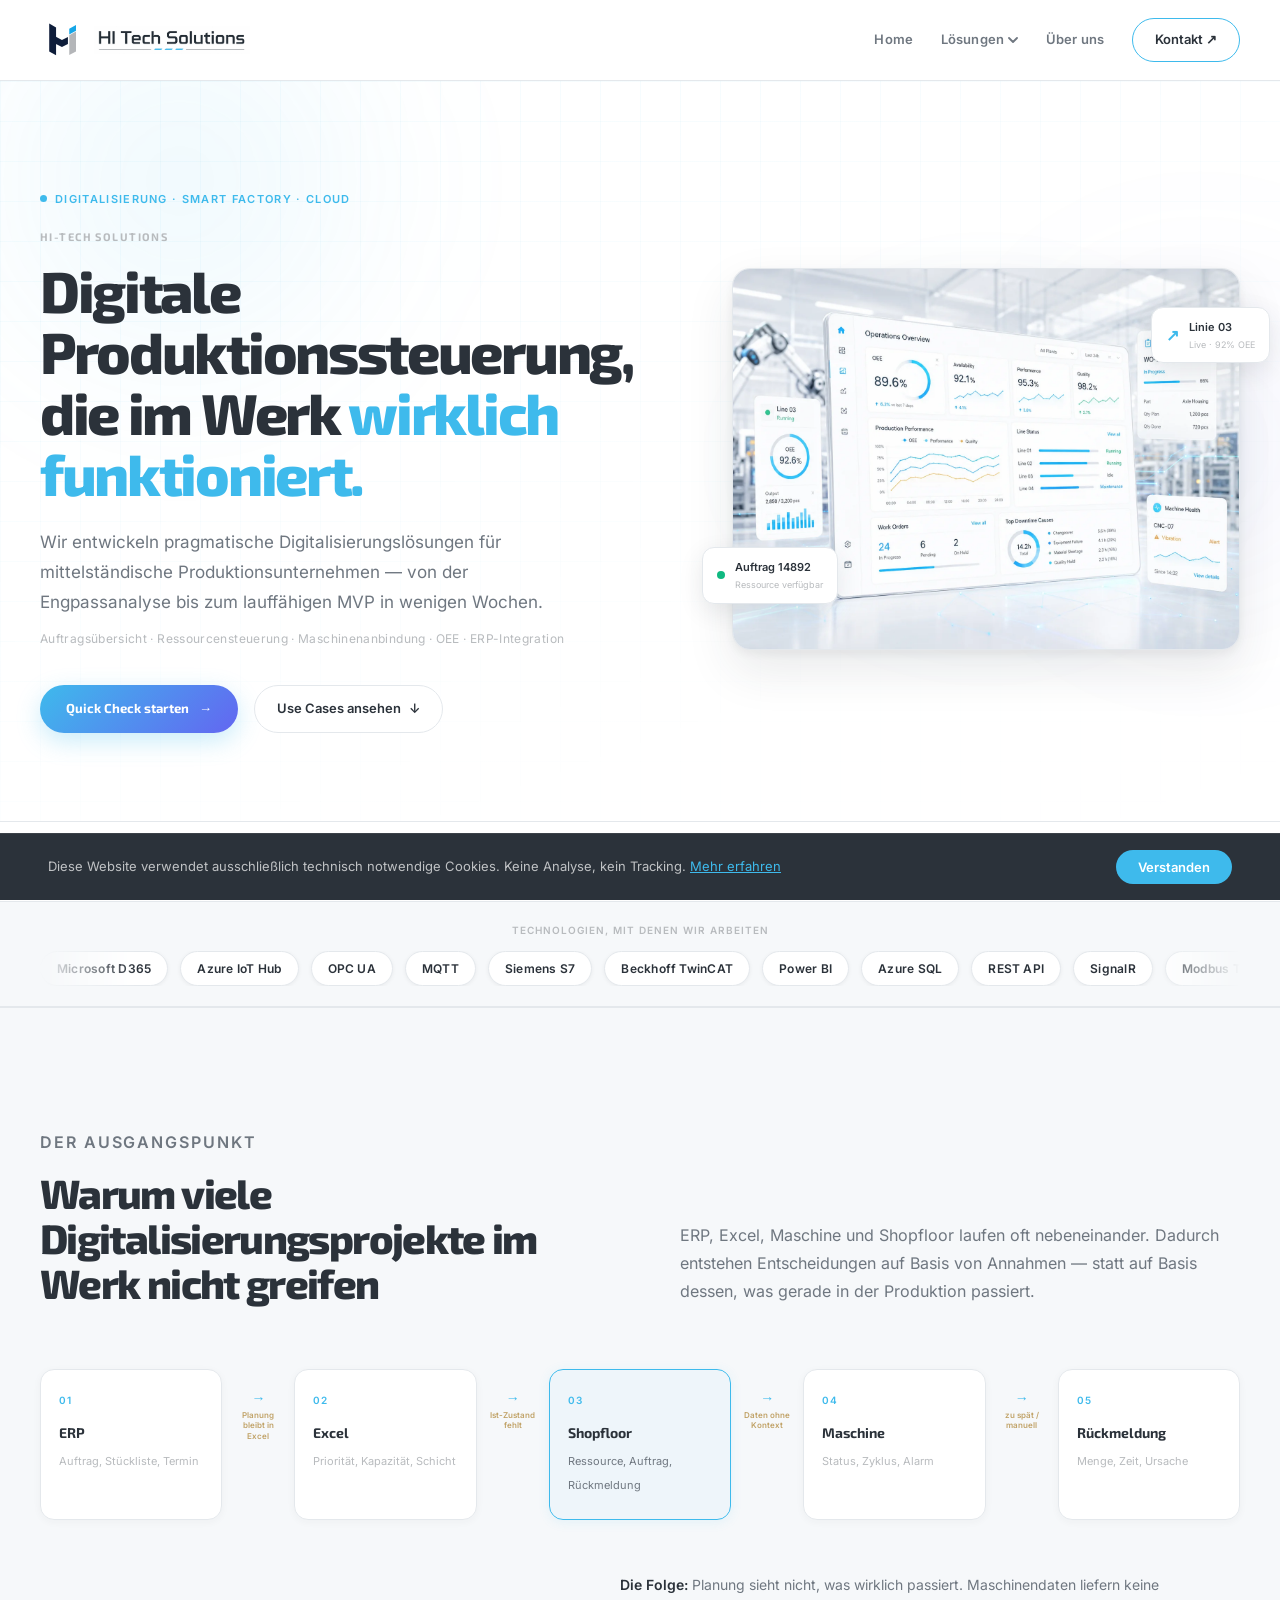
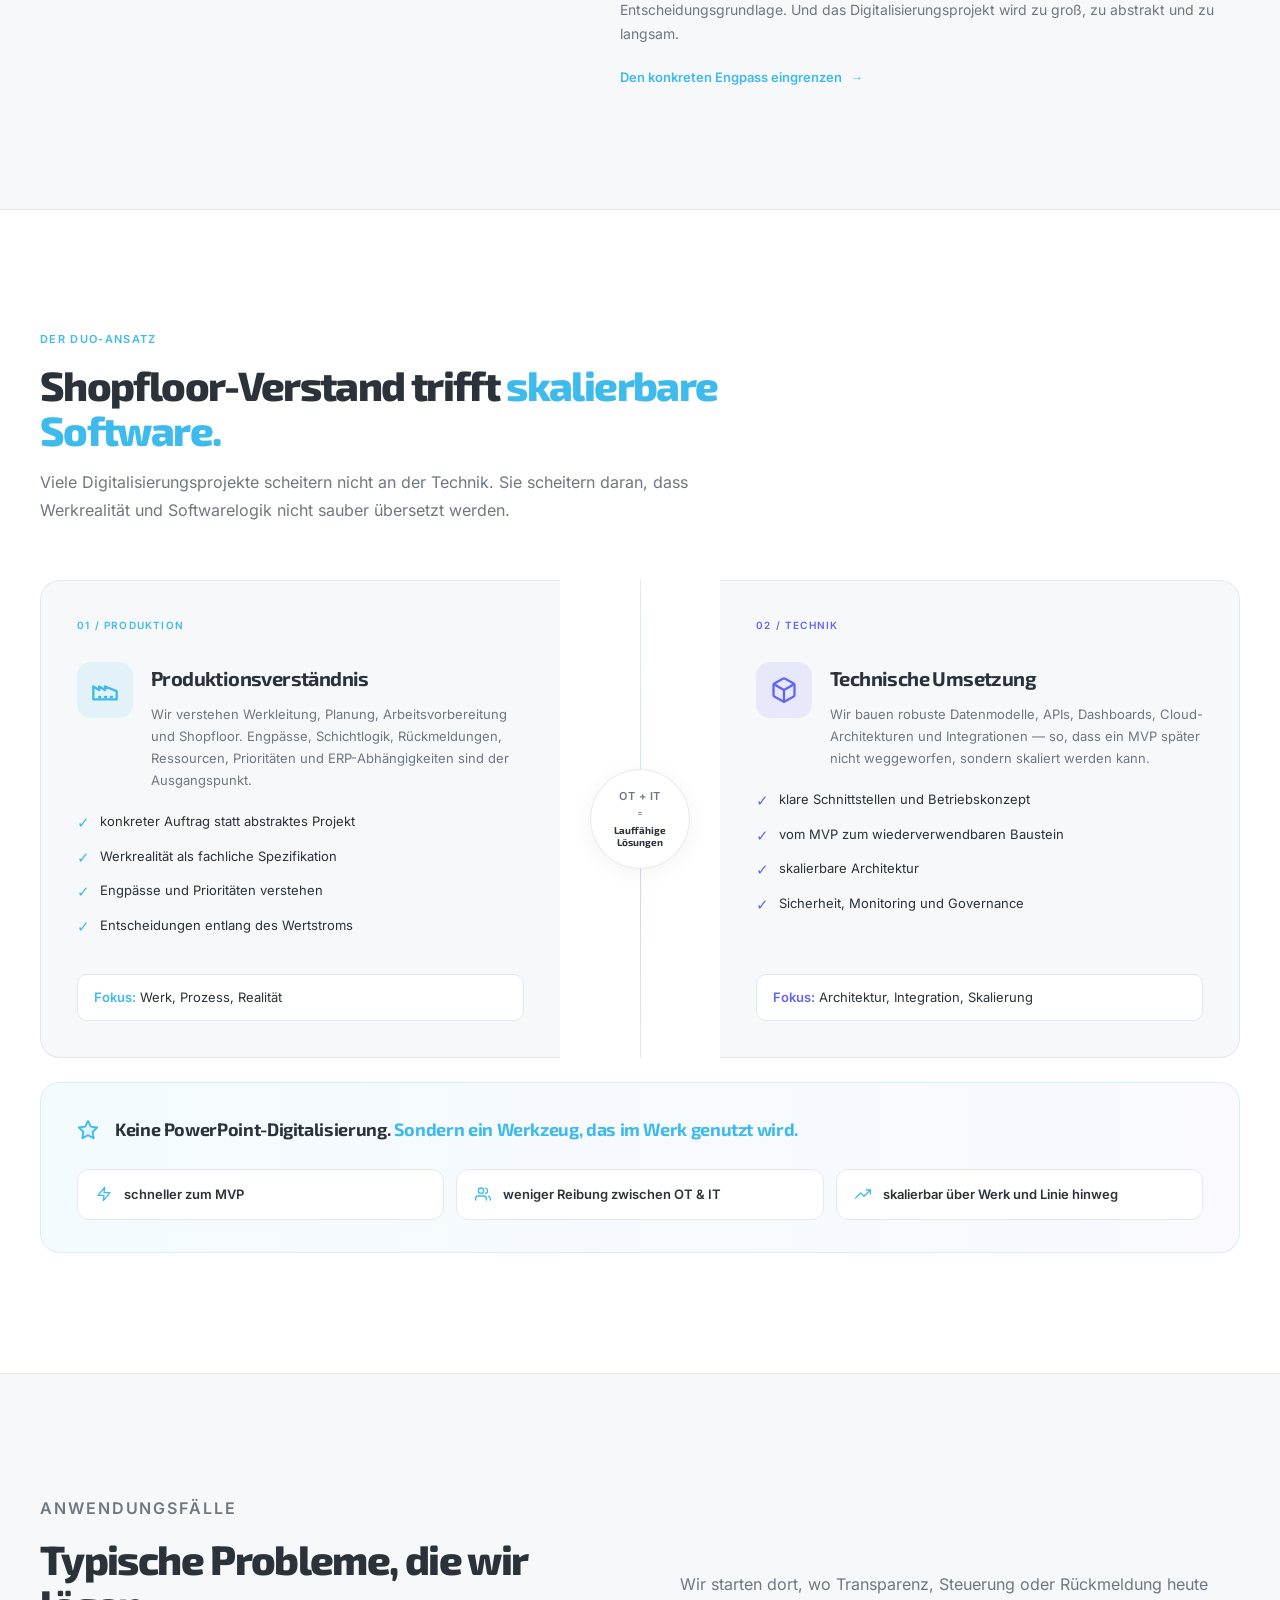
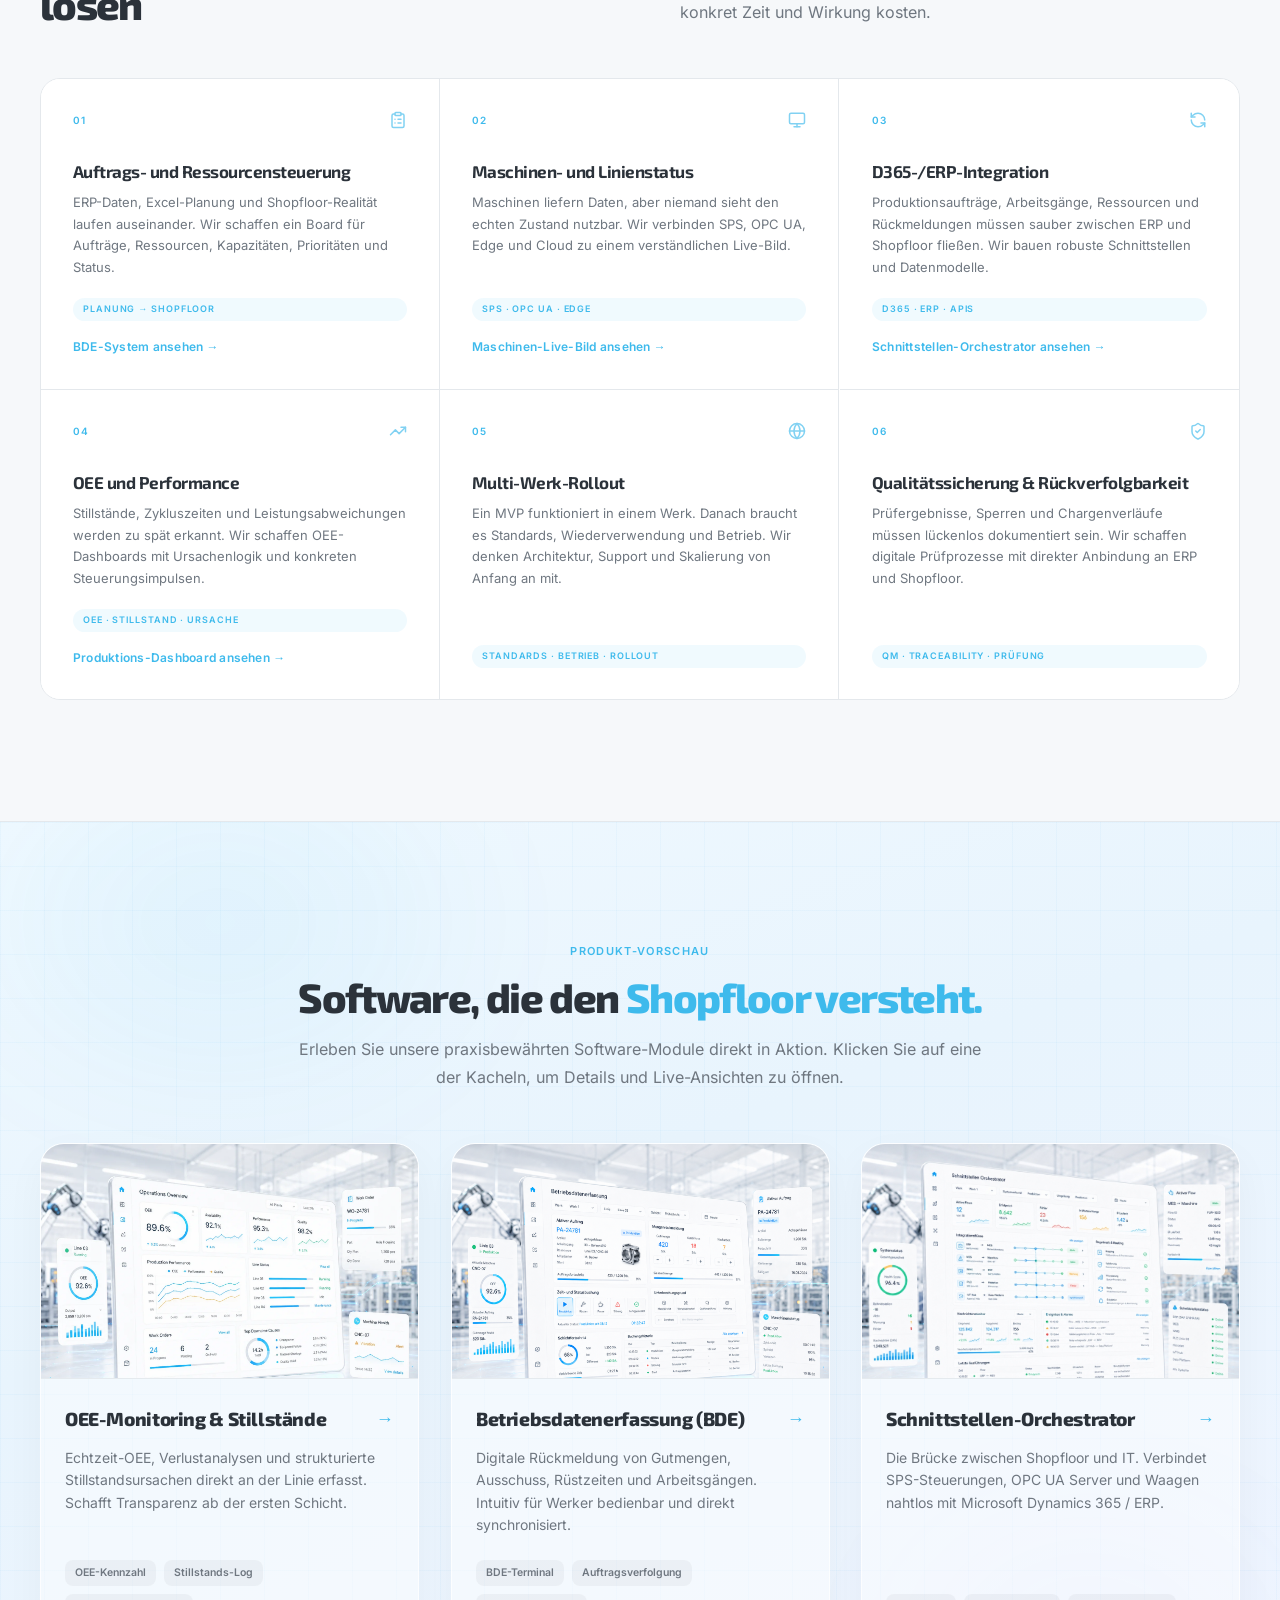
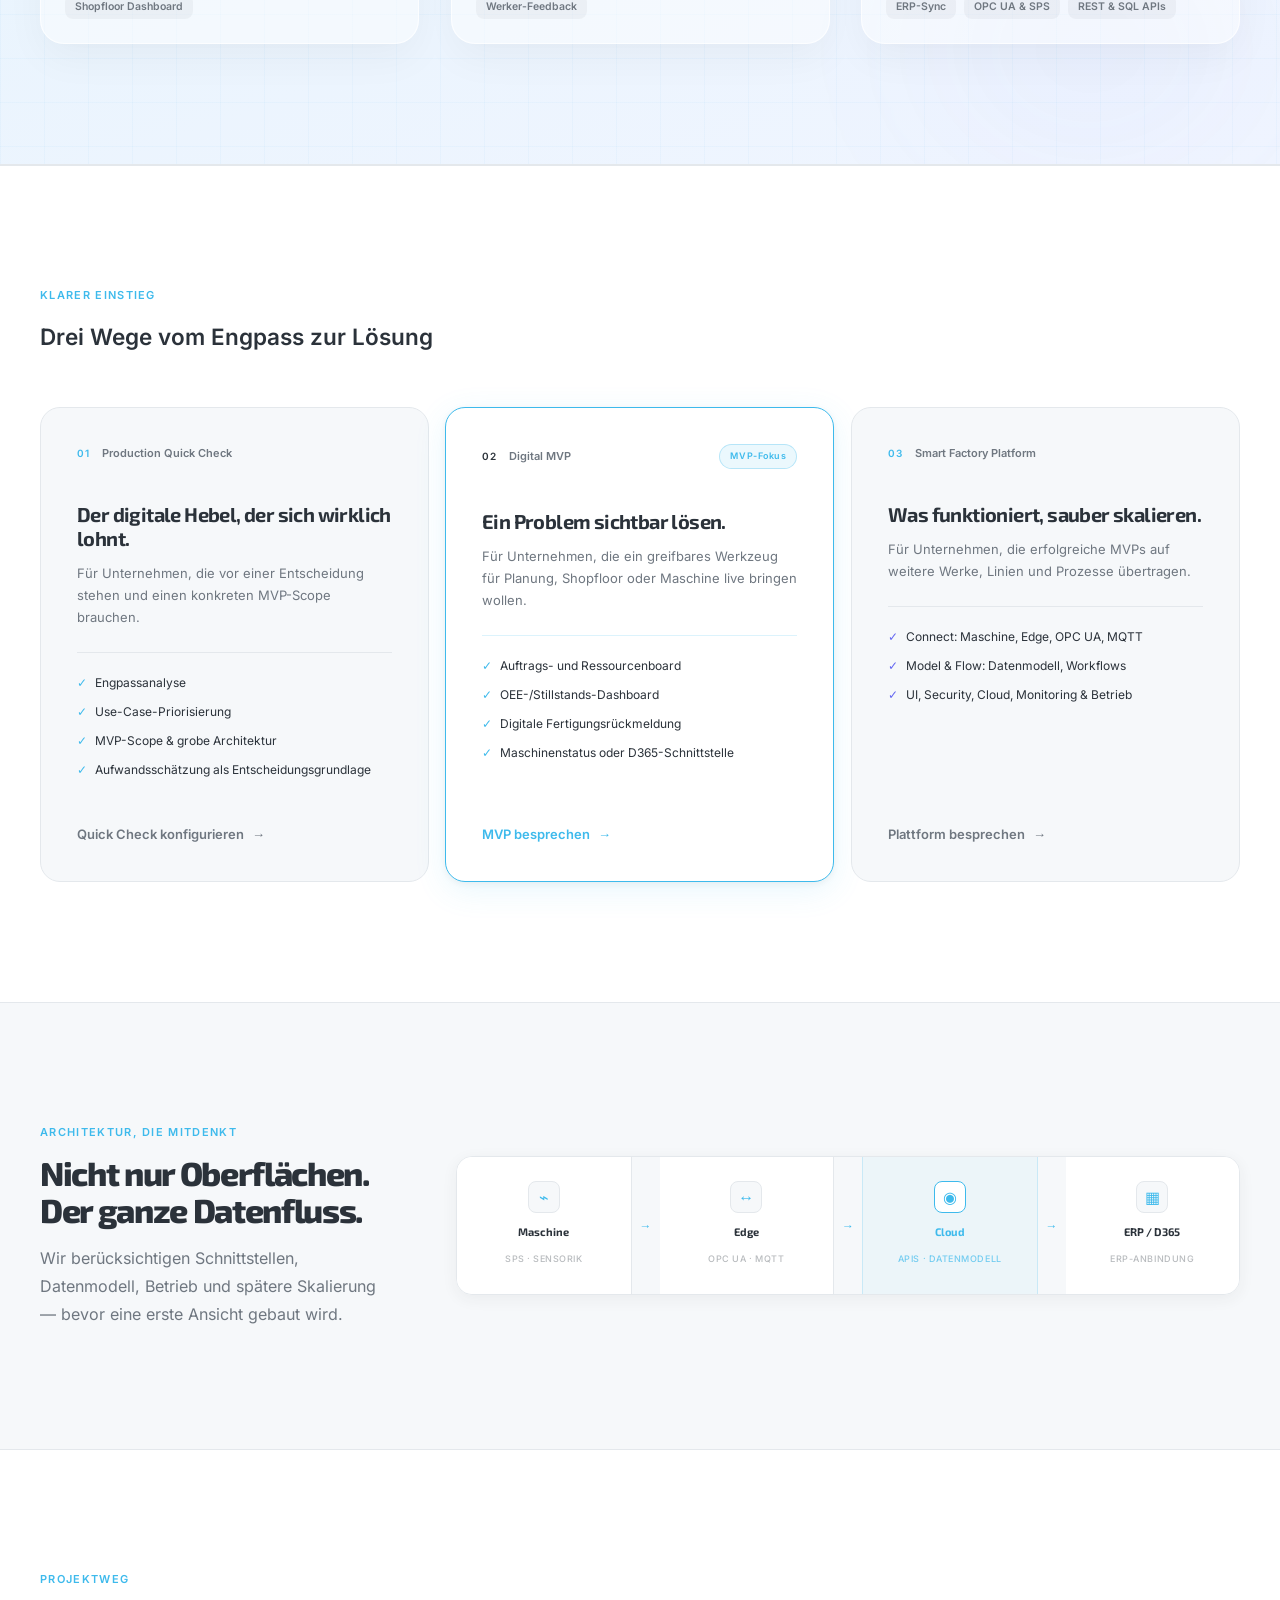
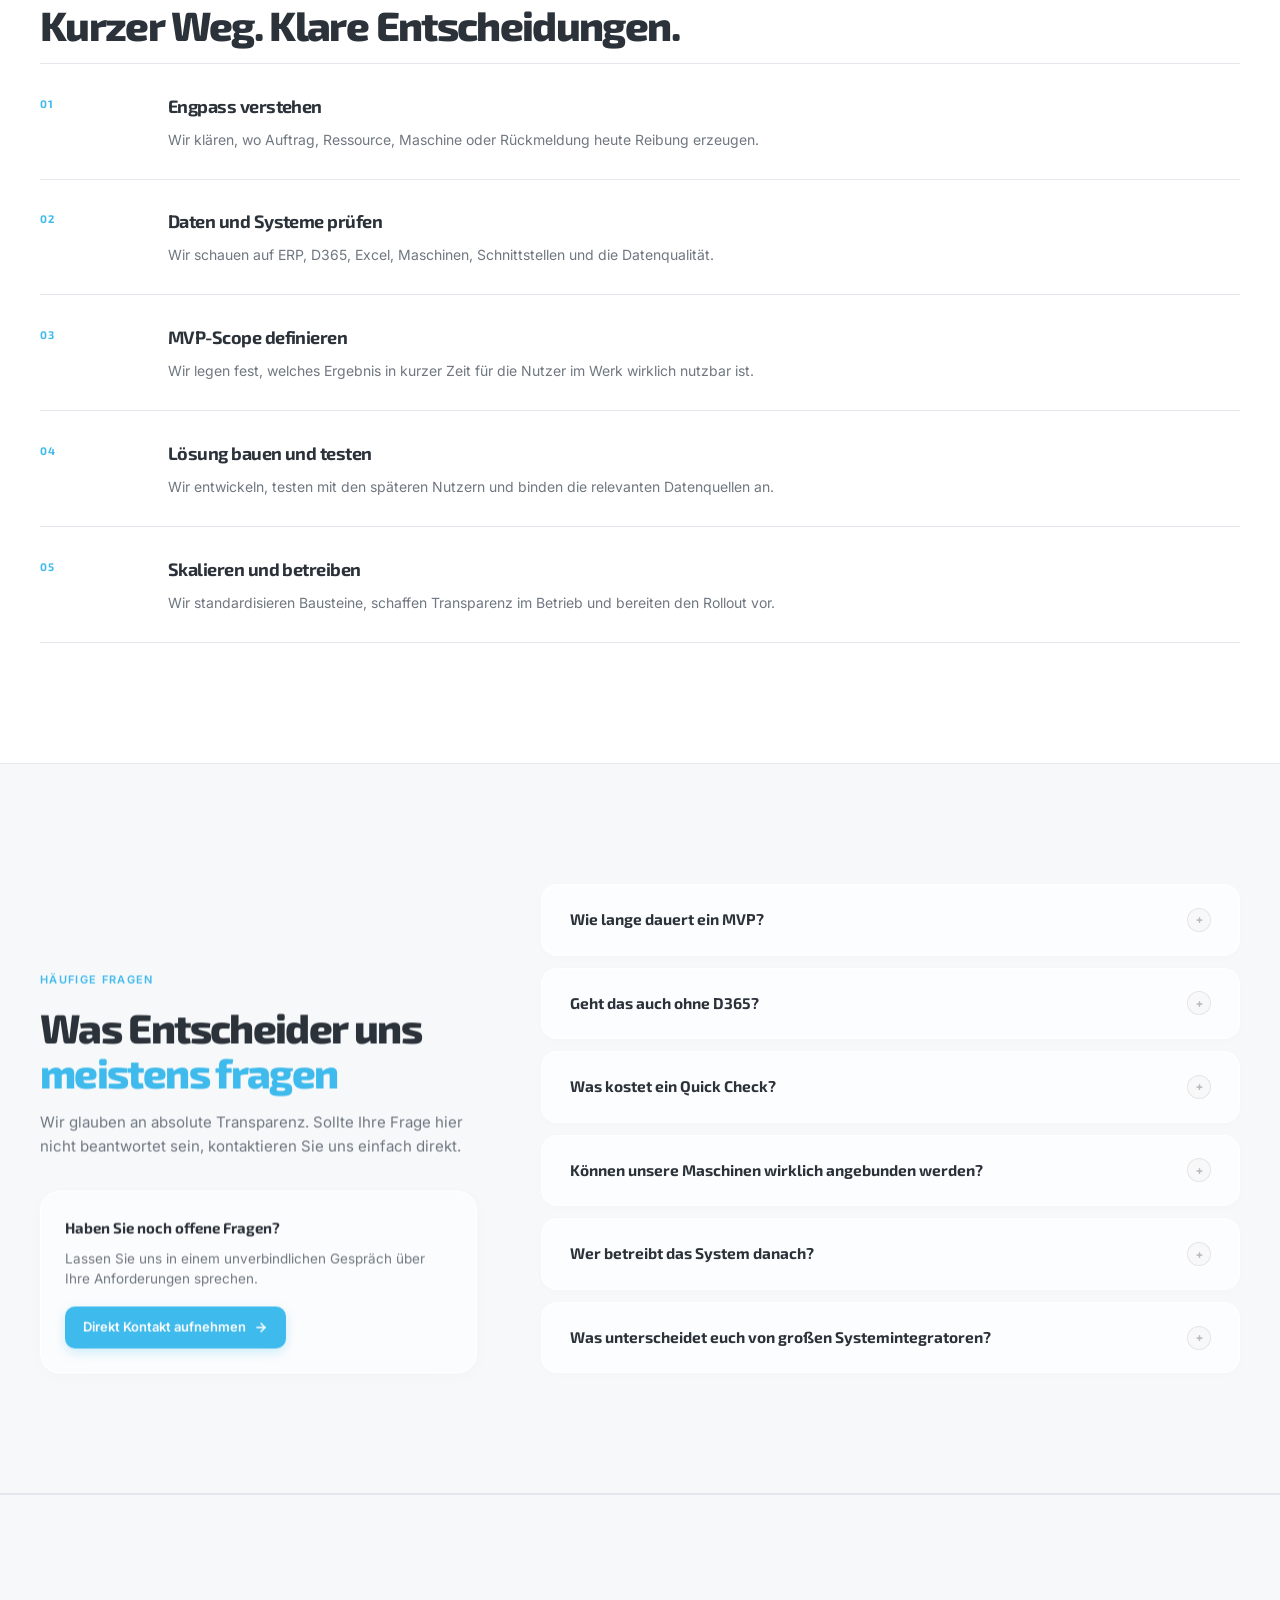
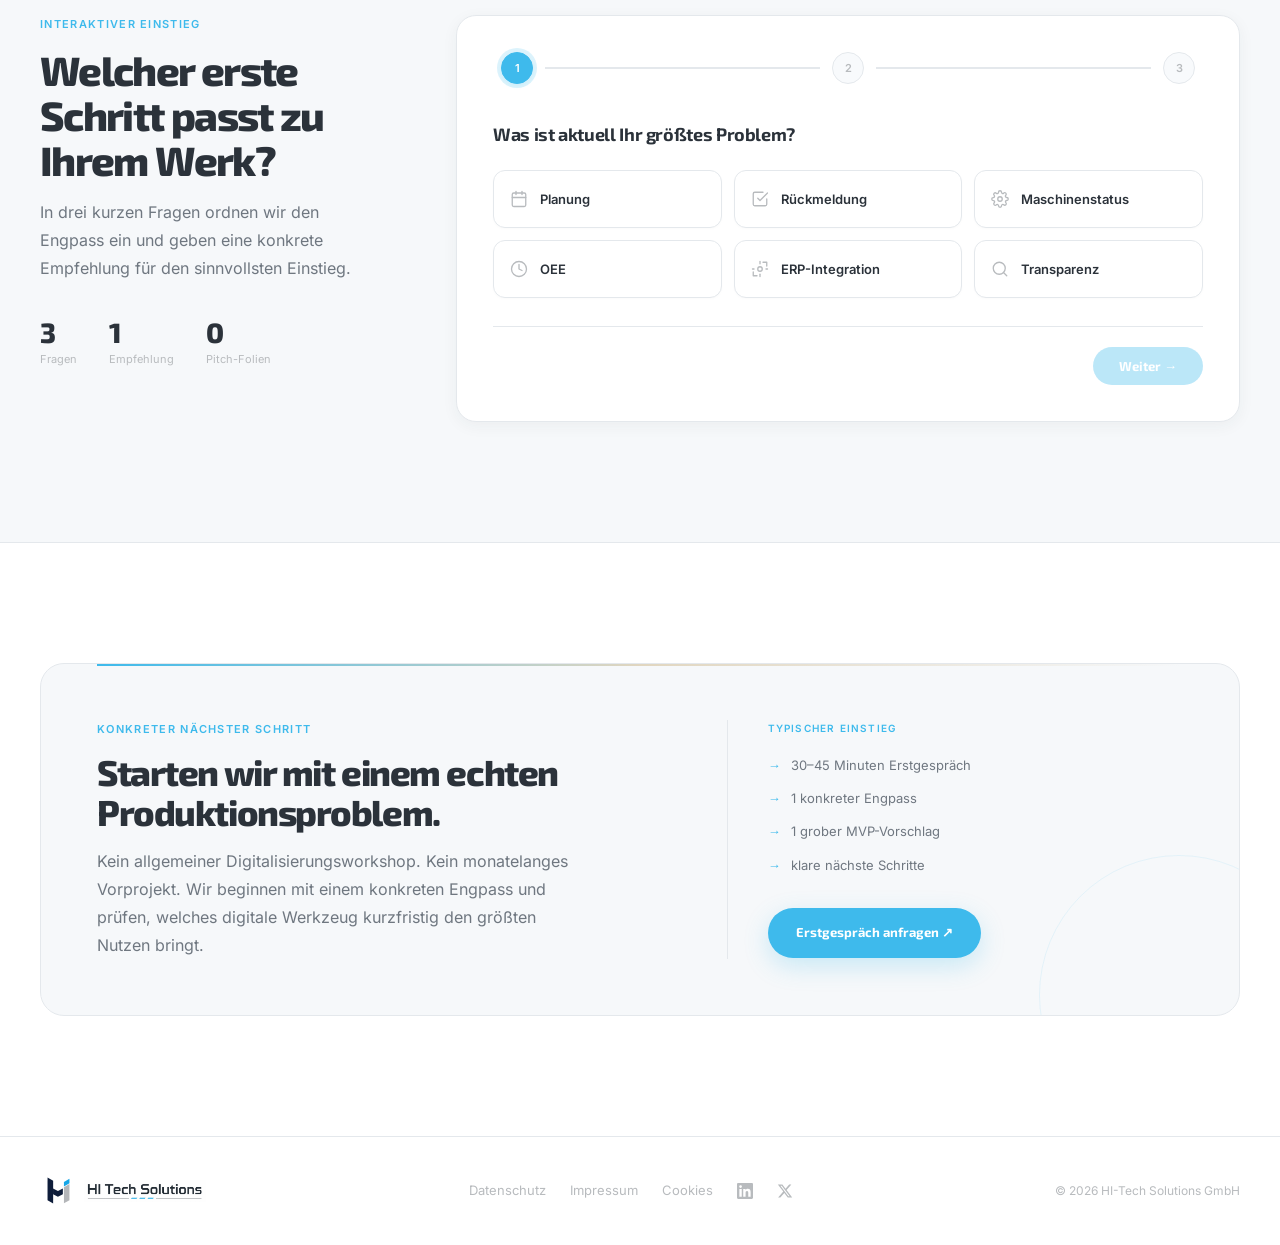
==== commit 1da17df4: "Add Maschinen- und Linienstatus page with live dashboard New page maschinen-linienstatus.html with 4" ====
--- a/index.html
+++ b/index.html
@@ -320,6 +320,7 @@
         <h3>Maschinen- und Linienstatus</h3>
         <p>Maschinen liefern Daten, aber niemand sieht den echten Zustand nutzbar. Wir verbinden SPS, OPC UA, Edge und Cloud zu einem verständlichen Live-Bild.</p>
         <span class="usecase-tag">SPS · OPC UA · Edge</span>
+        <a href="maschinen-linienstatus.html" class="usecase-link">Maschinen-Live-Bild ansehen →</a>
       </div>
       <div class="usecase-item">
         <div class="usecase-meta-row">
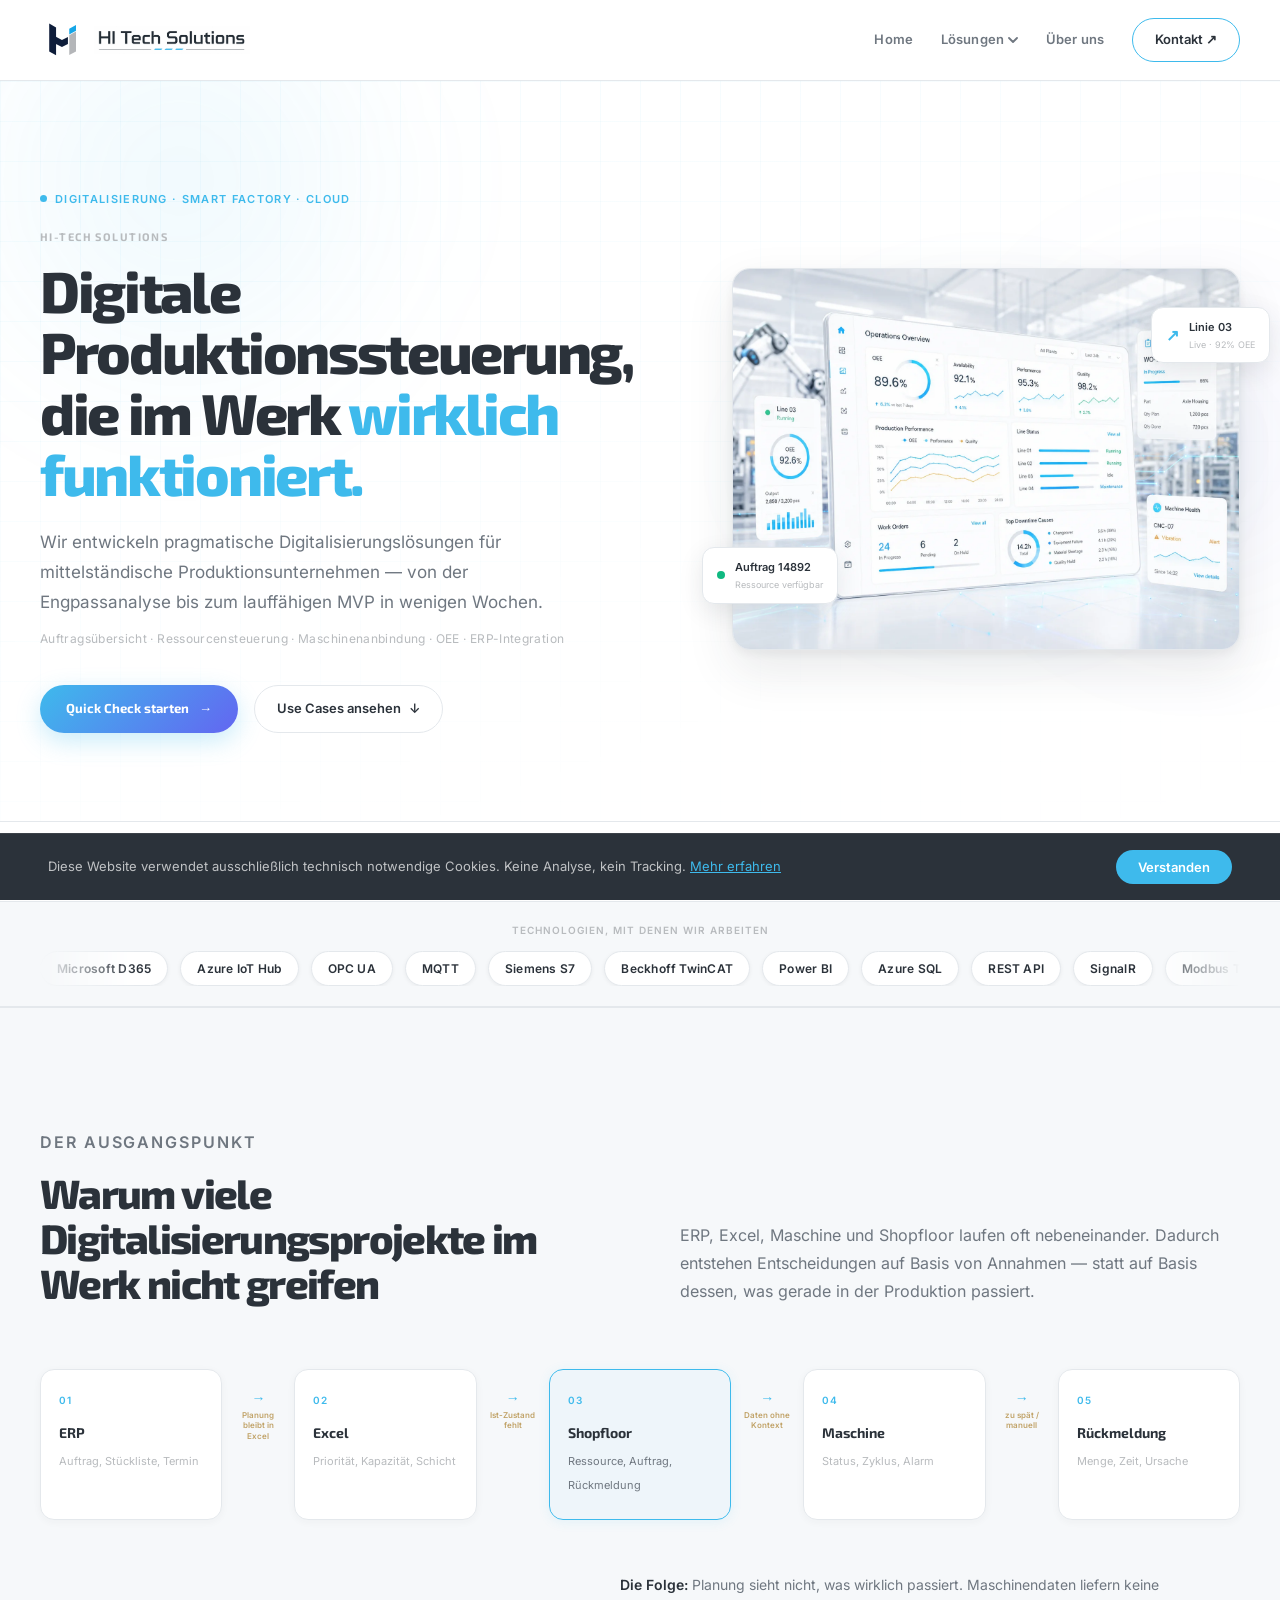
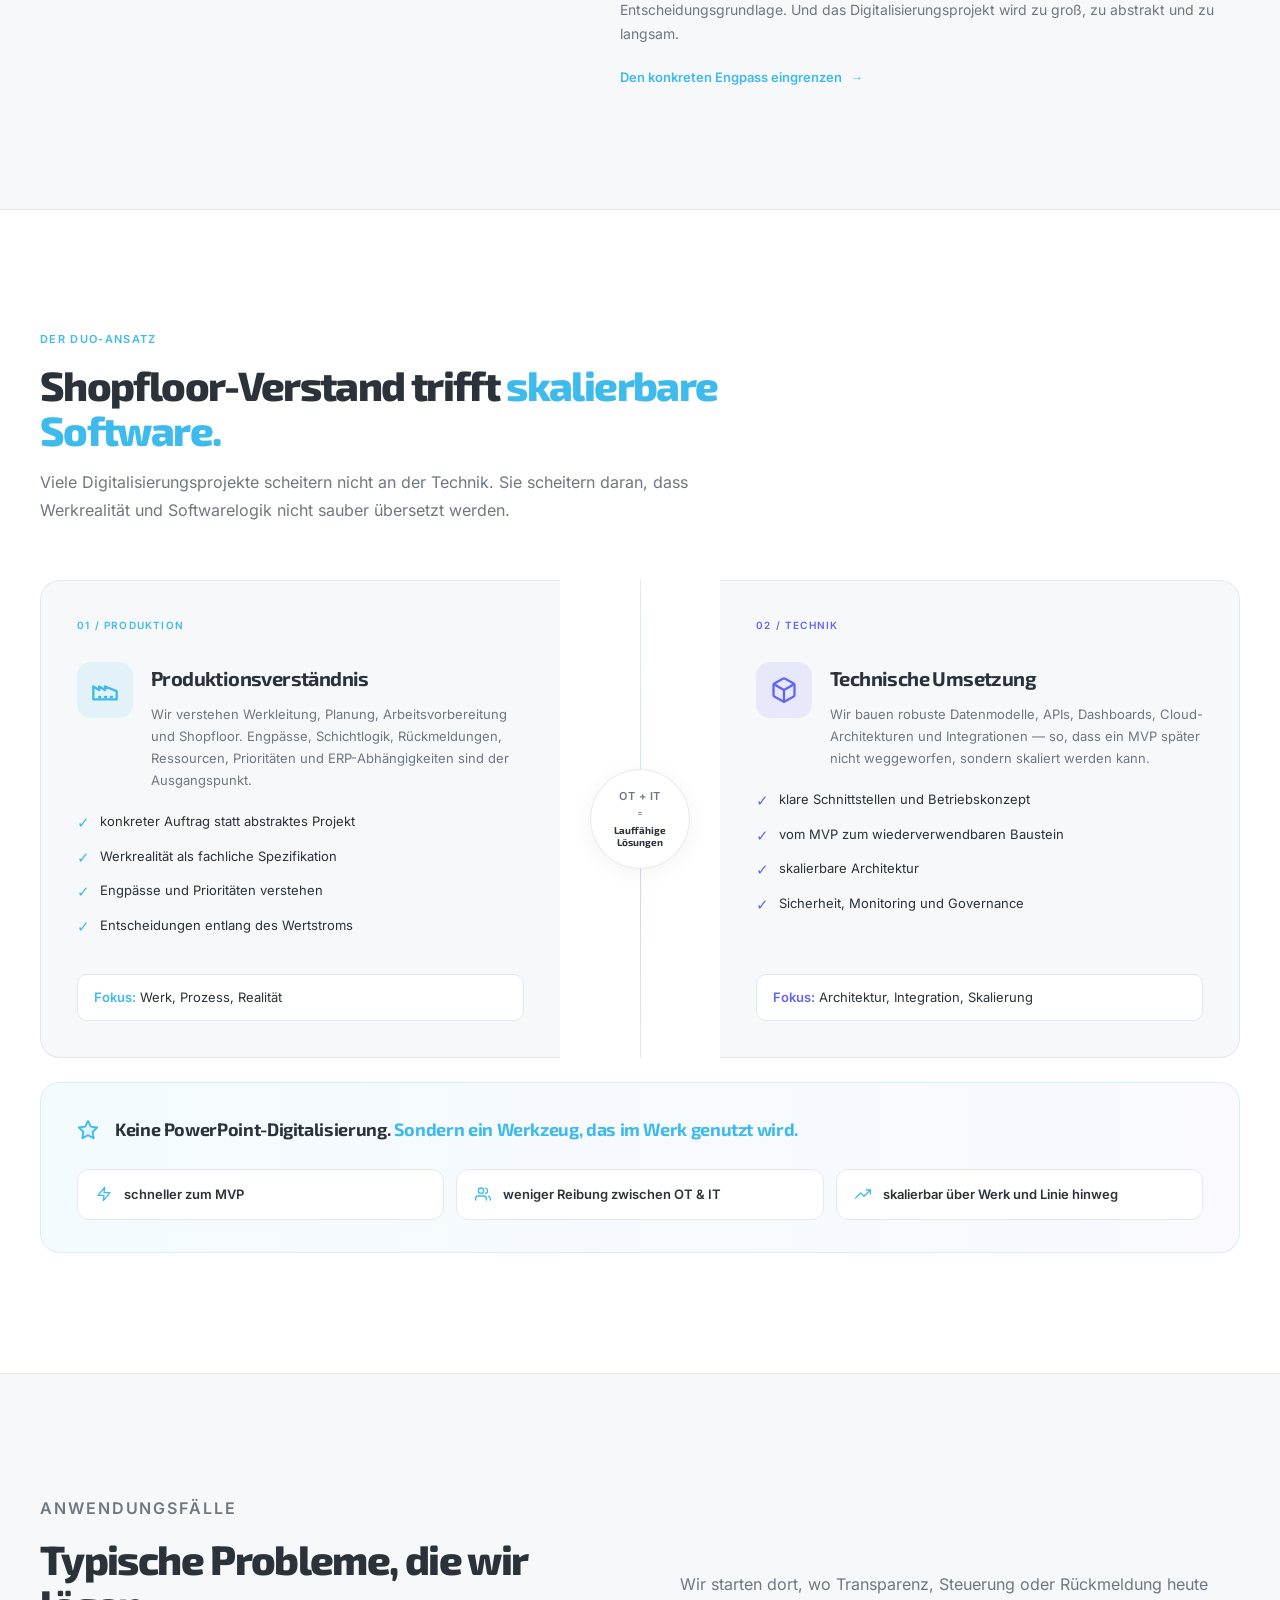
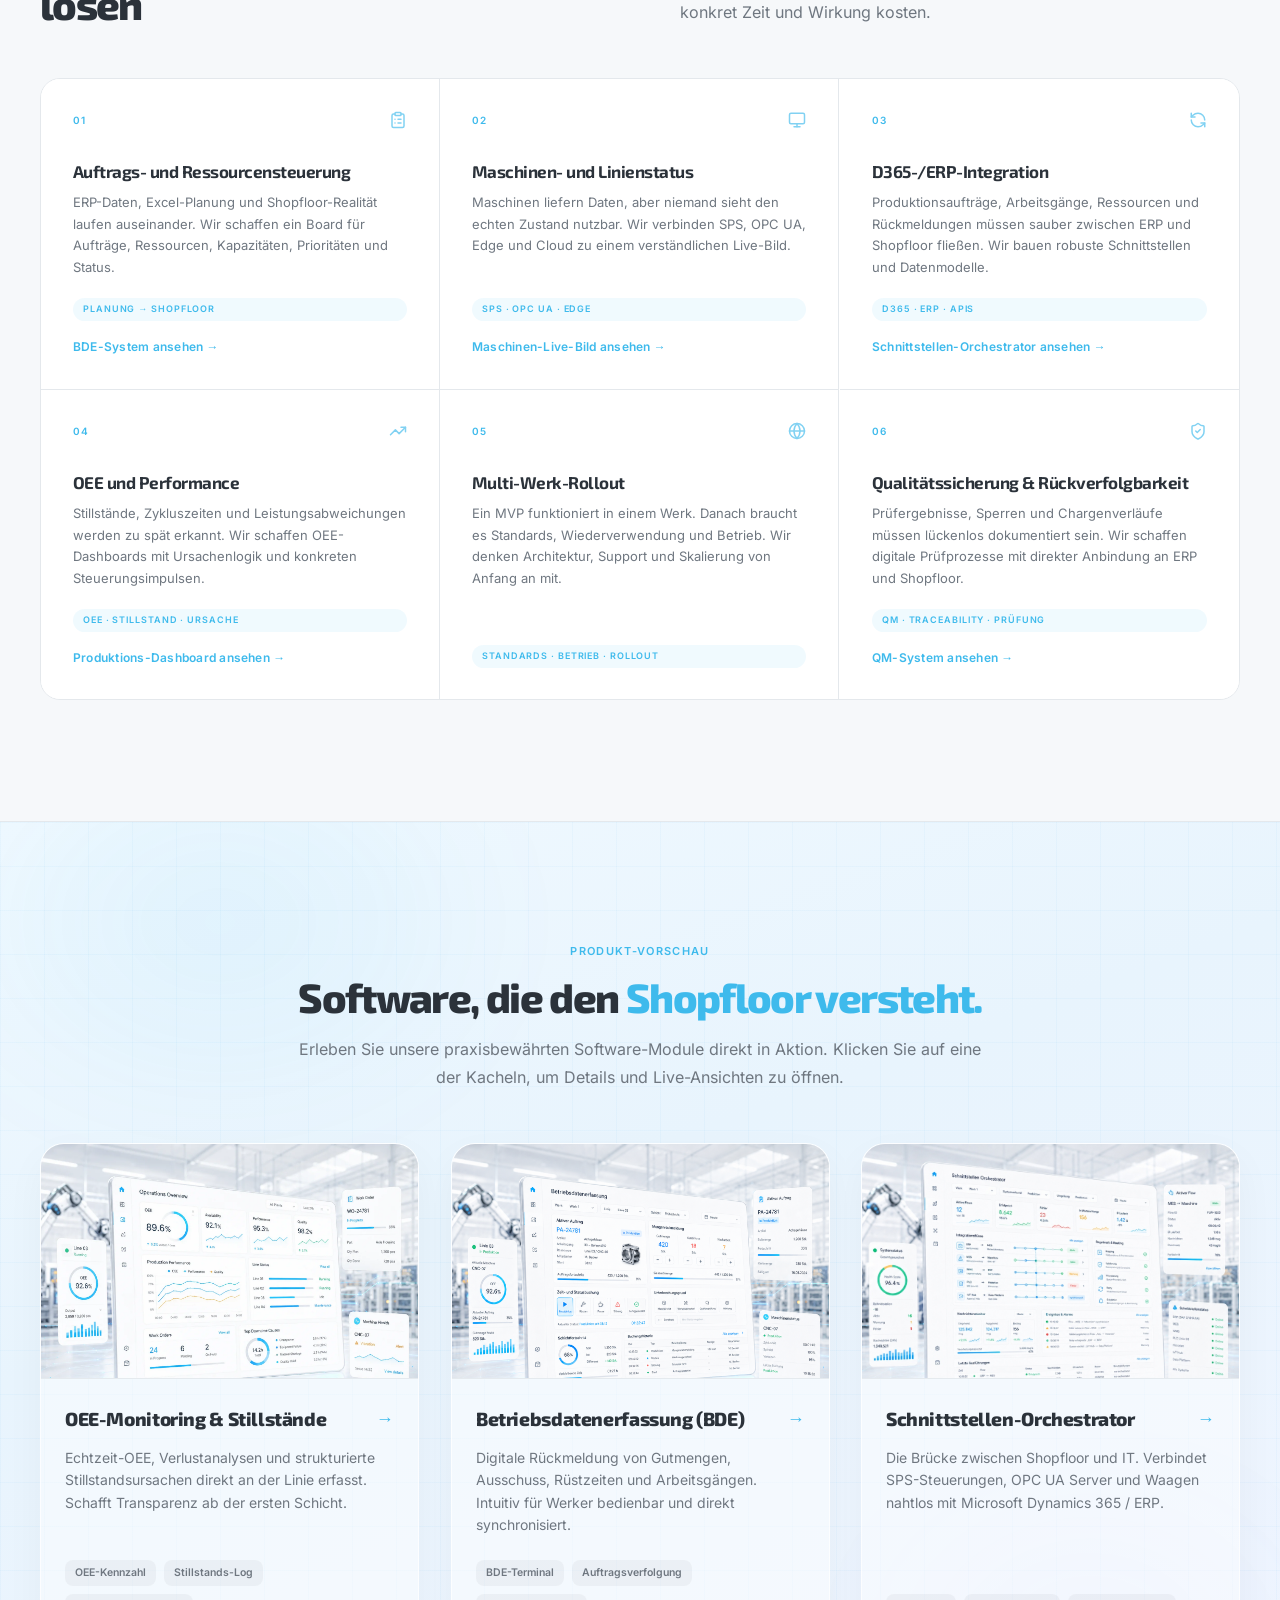
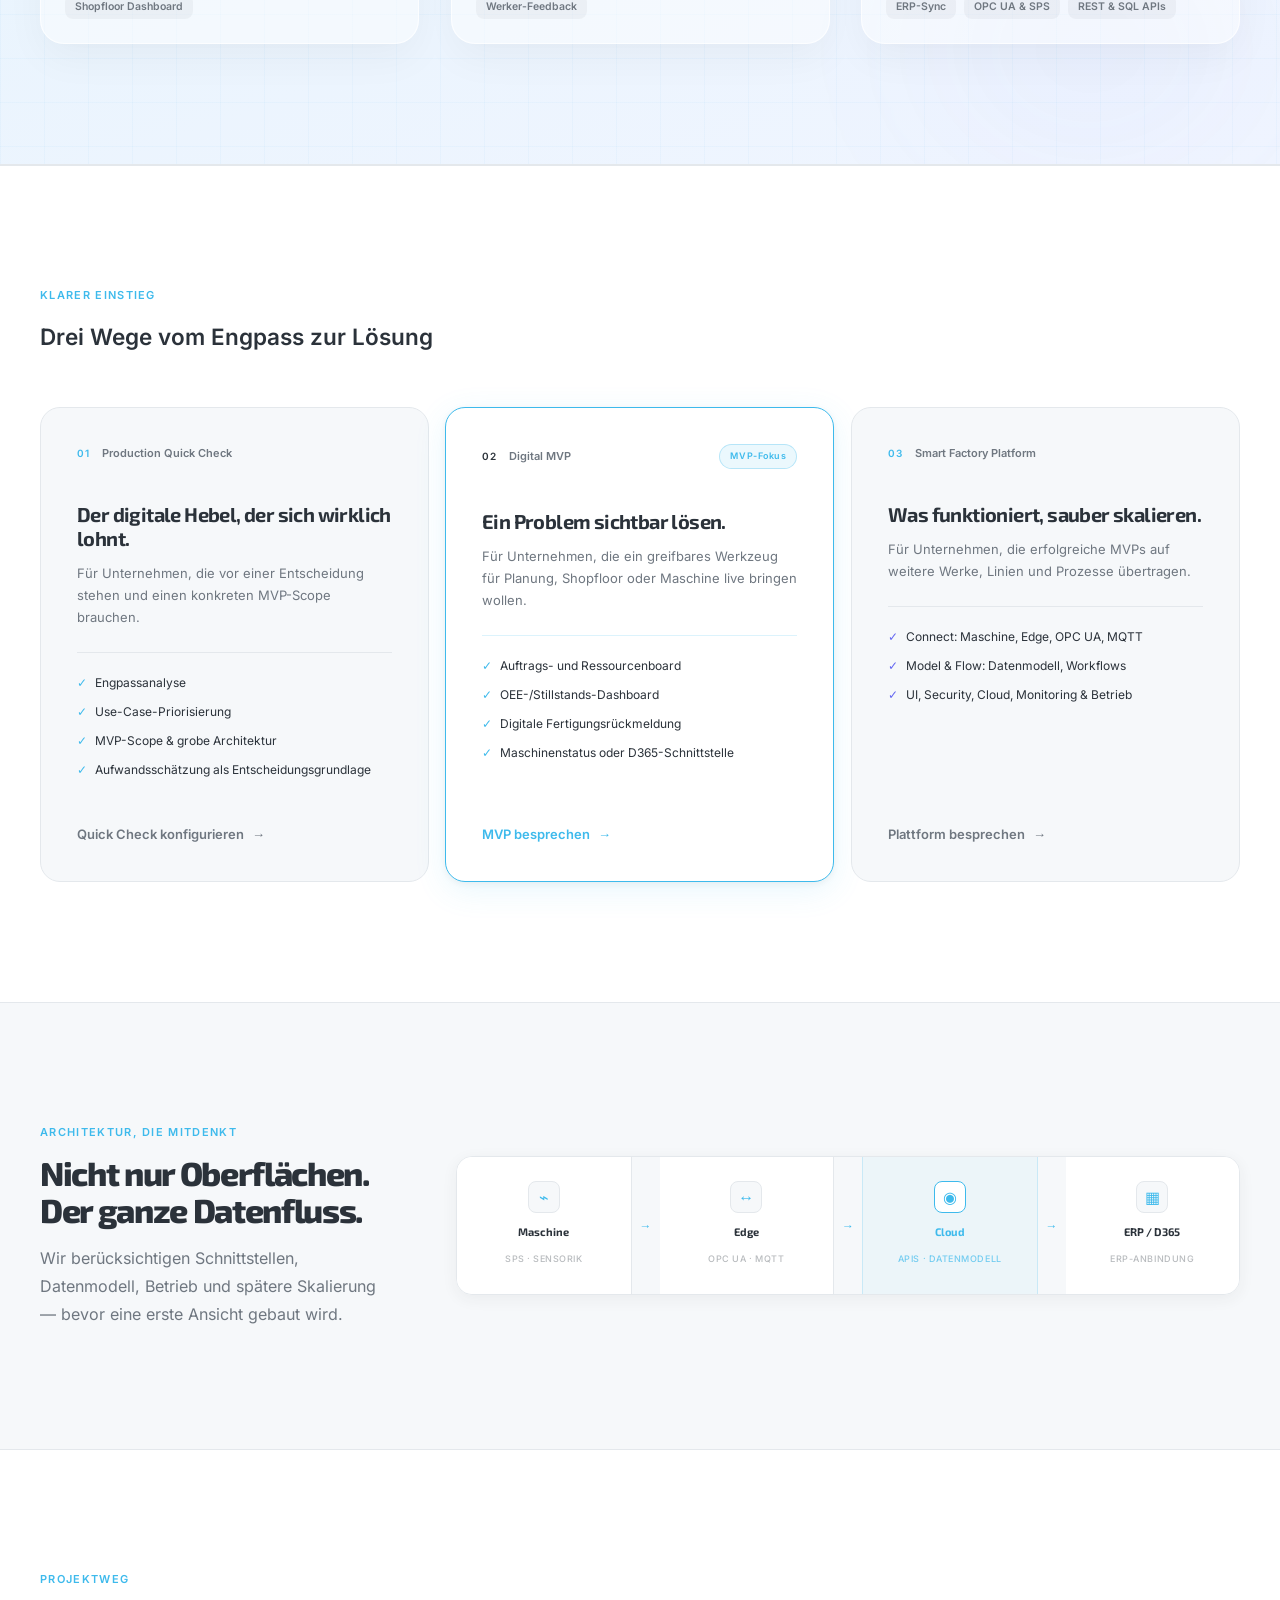
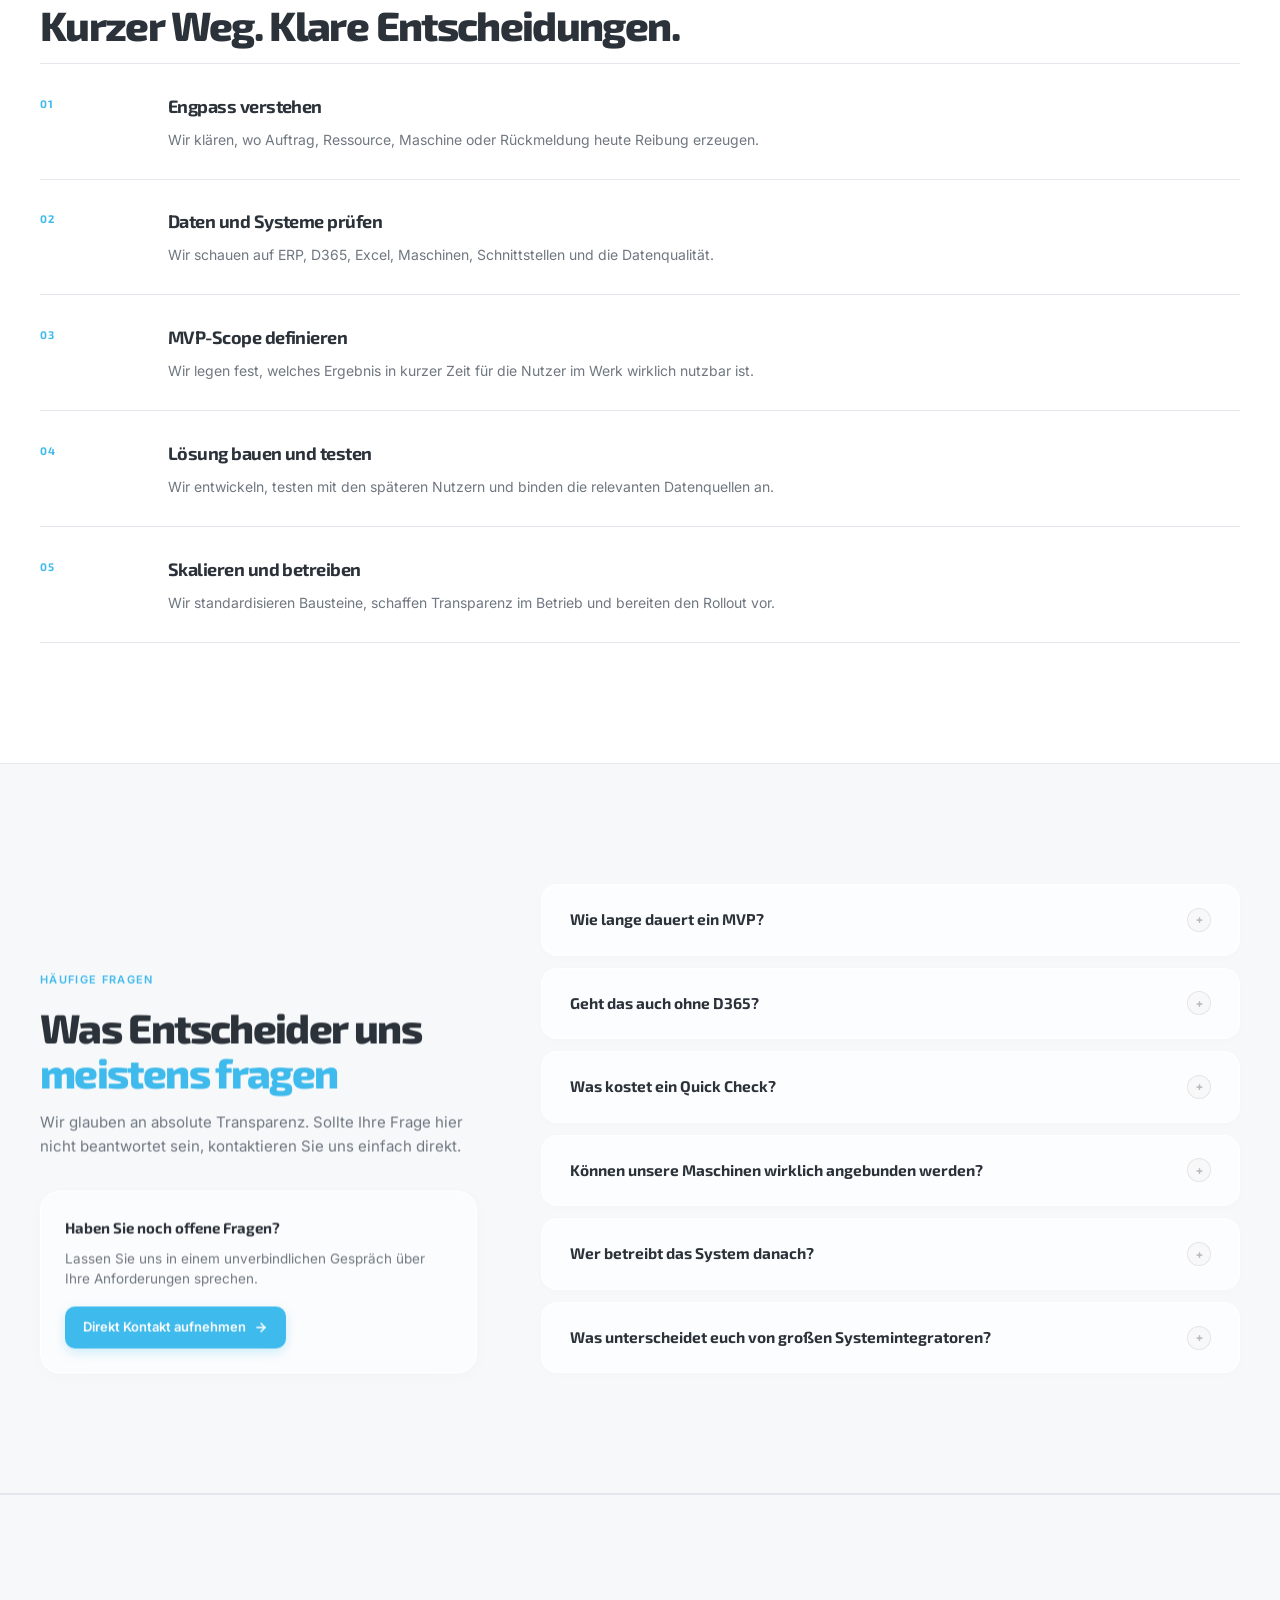
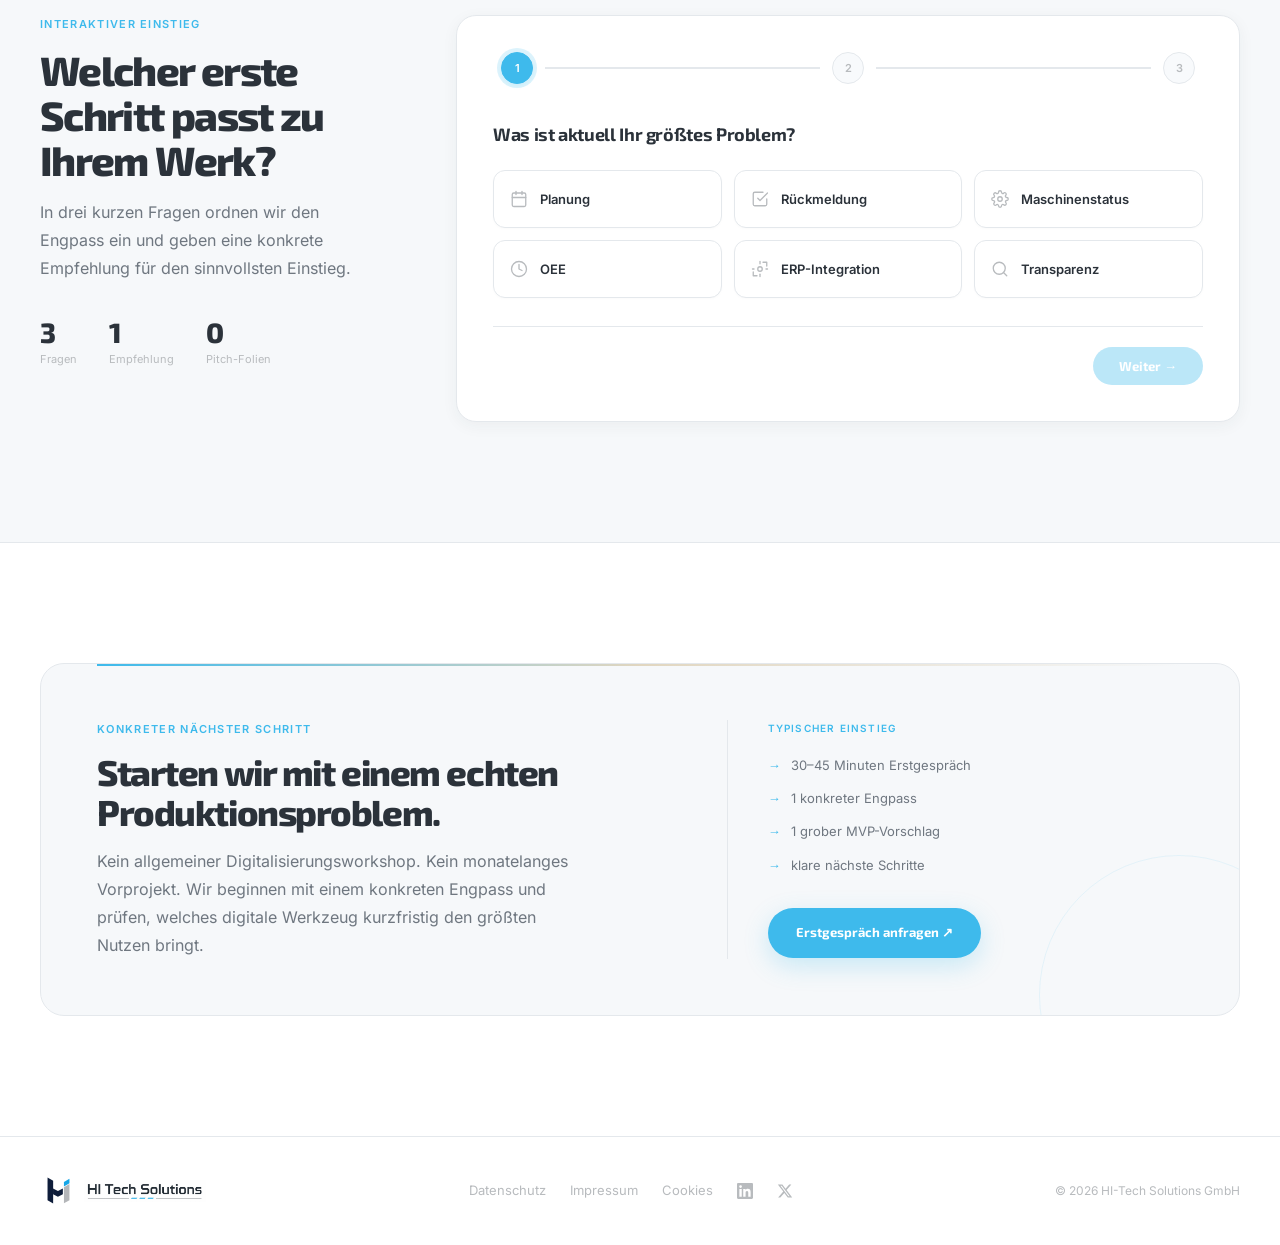
==== commit 235bcb4b: "Add Qualitätssicherung & Rückverfolgbarkeit page New dedicated page for QM & Traceability modeled af" ====
--- a/index.html
+++ b/index.html
@@ -367,6 +367,7 @@
         <h3>Qualitätssicherung & Rückverfolgbarkeit</h3>
         <p>Prüfergebnisse, Sperren und Chargenverläufe müssen lückenlos dokumentiert sein. Wir schaffen digitale Prüfprozesse mit direkter Anbindung an ERP und Shopfloor.</p>
         <span class="usecase-tag">QM · Traceability · Prüfung</span>
+        <a href="qualitaetssicherung.html" class="usecase-link">QM-System ansehen →</a>
       </div>
     </div>
   </div>
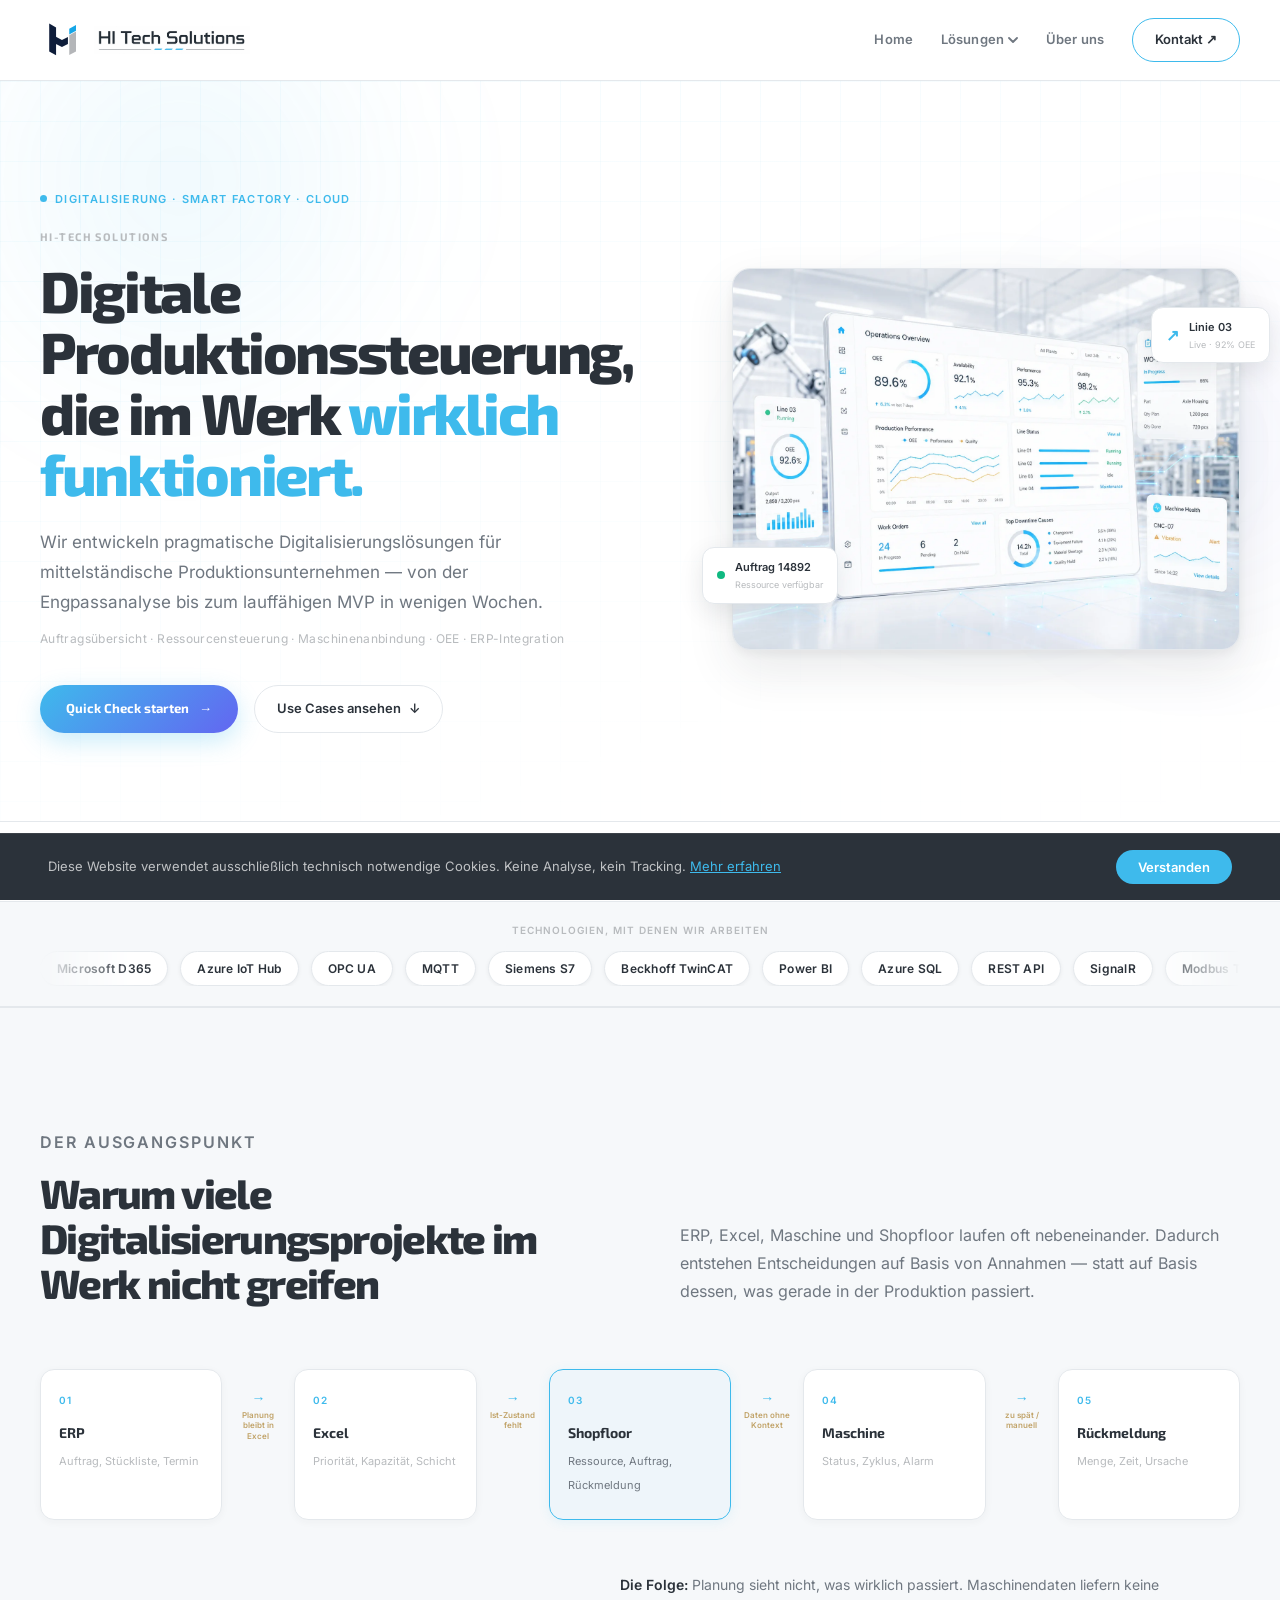
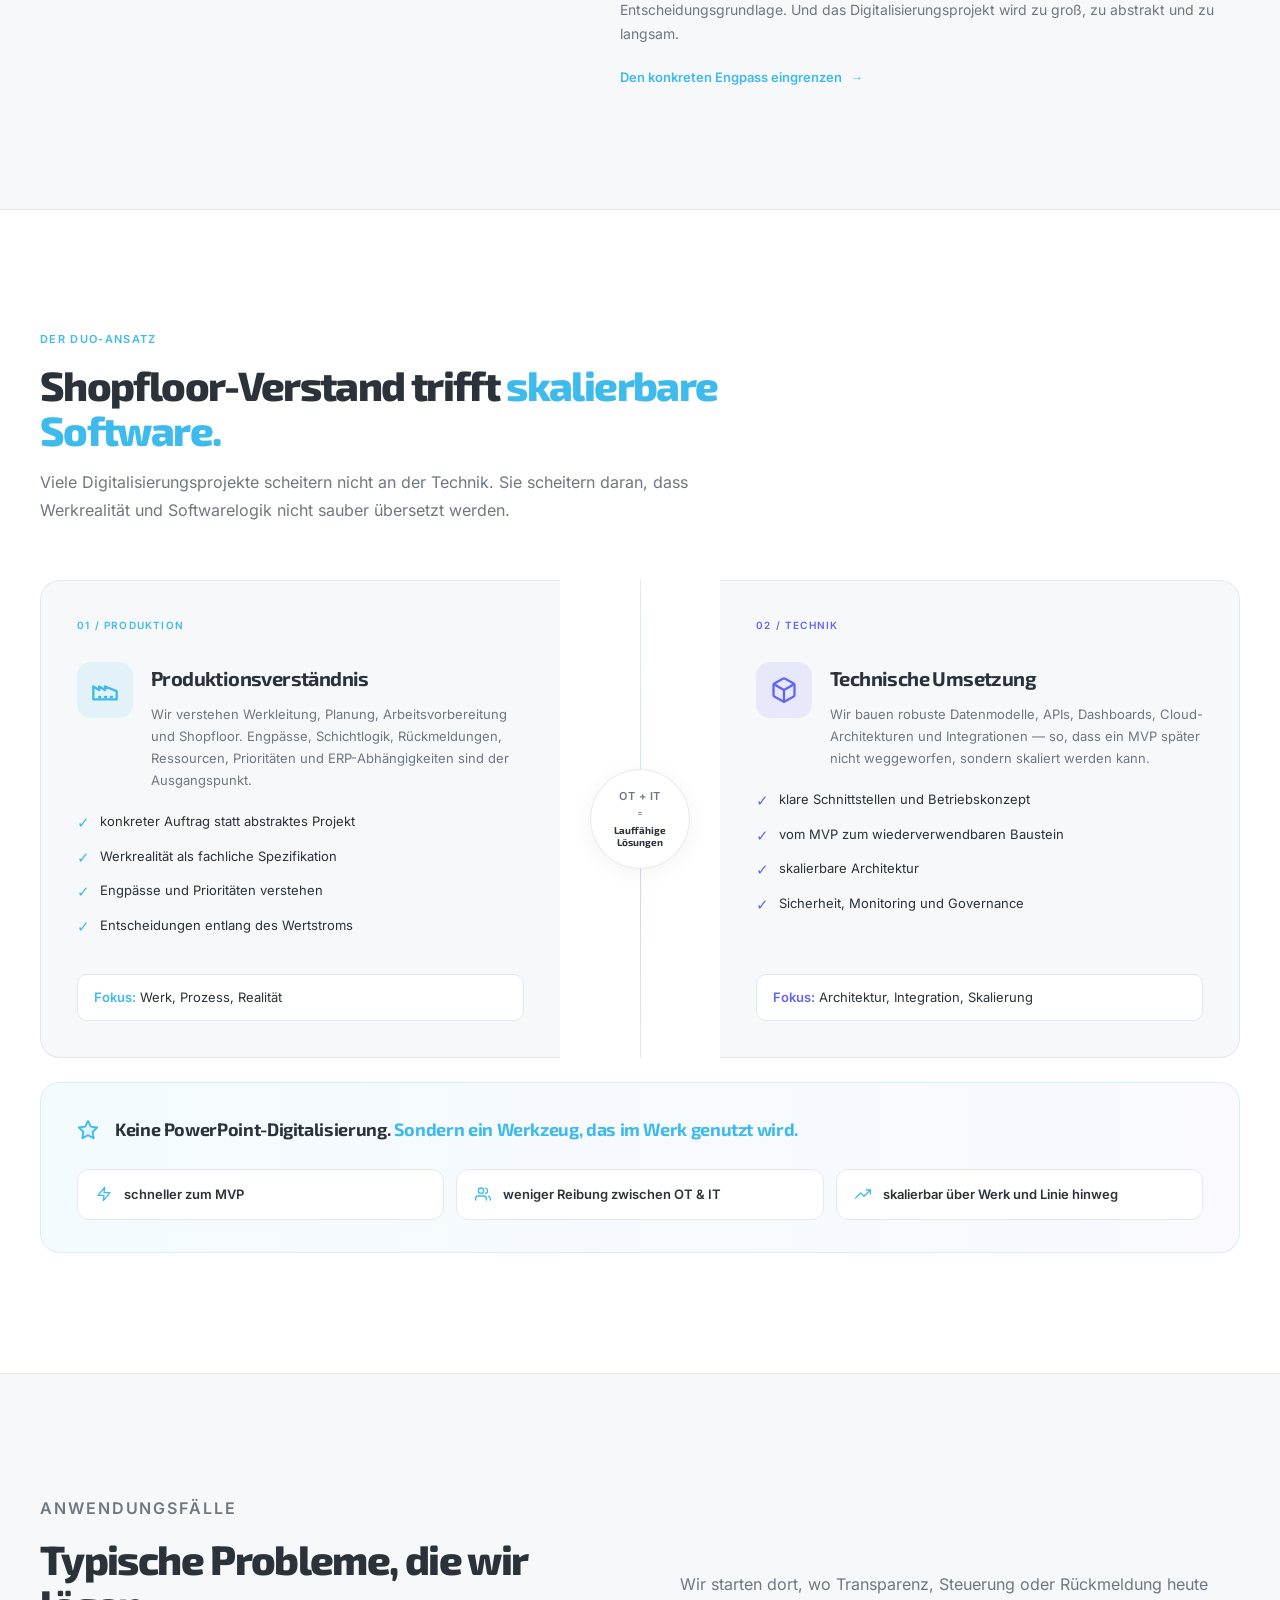
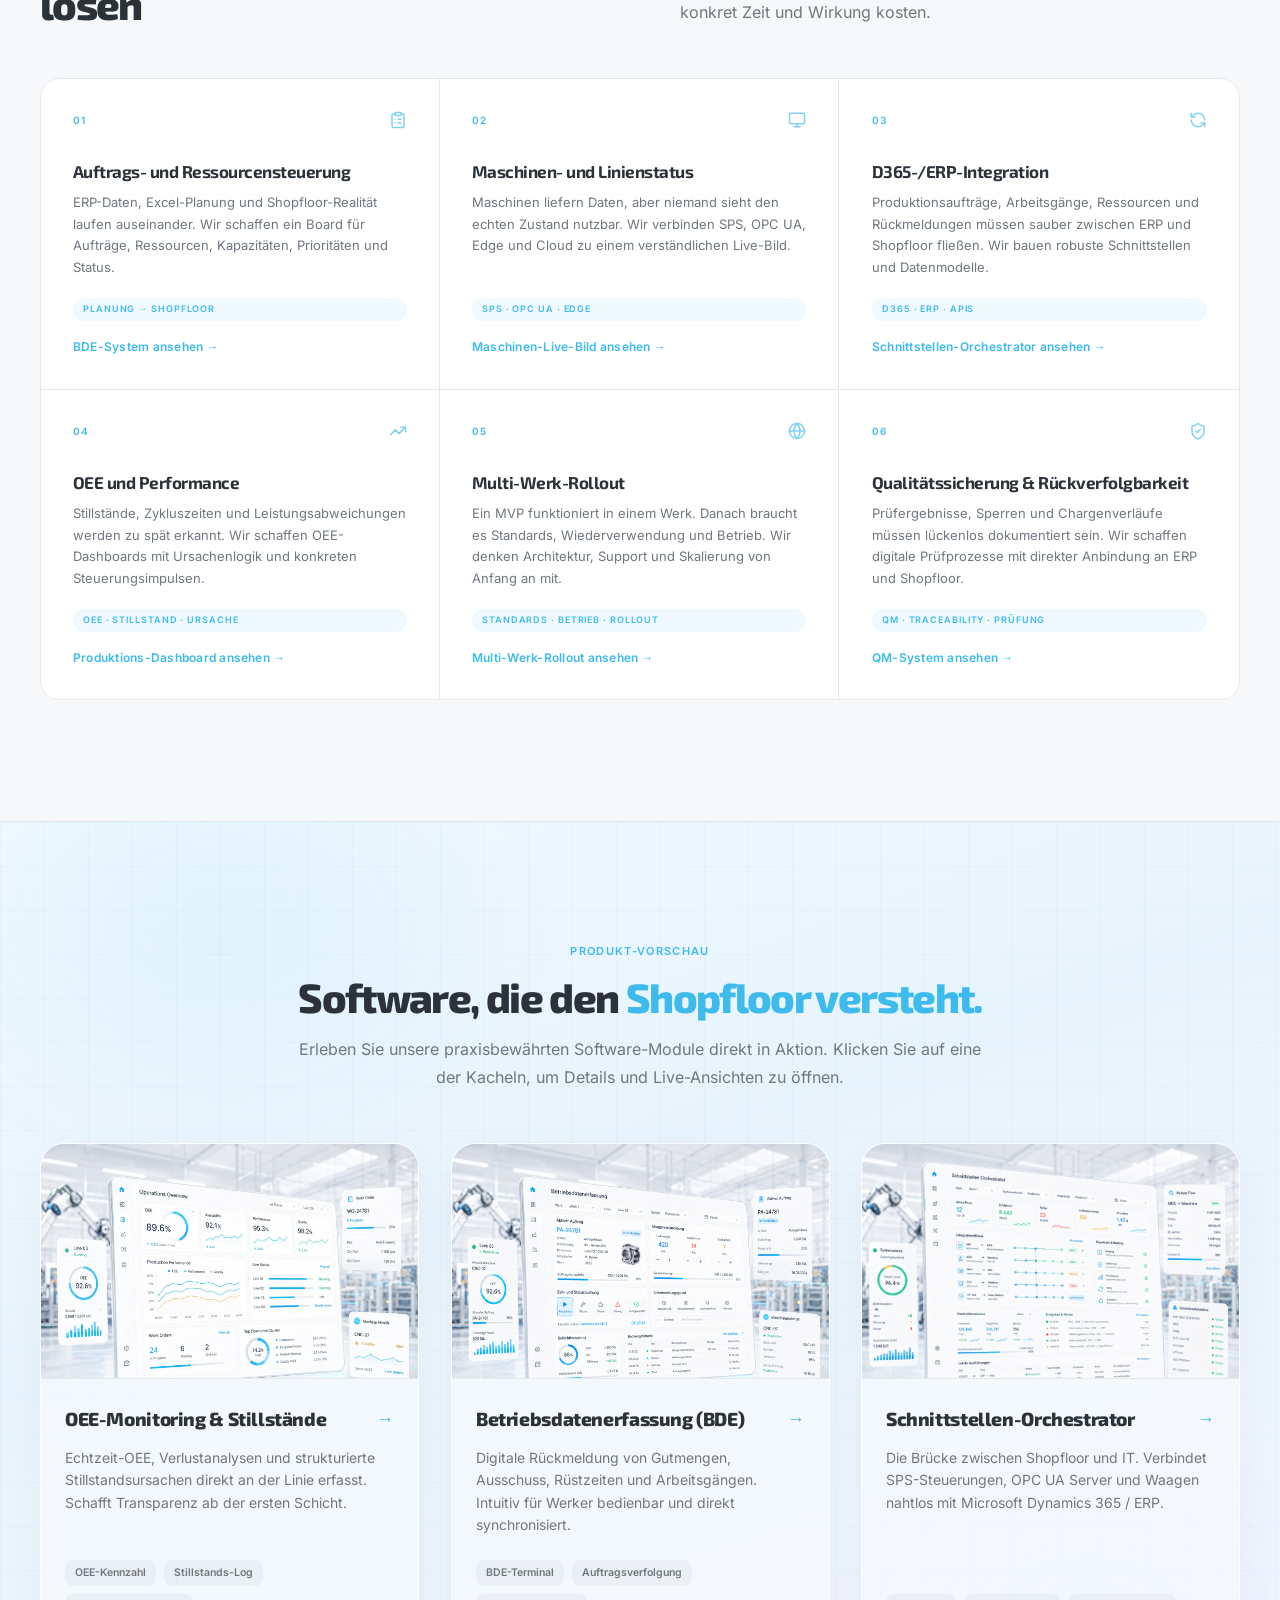
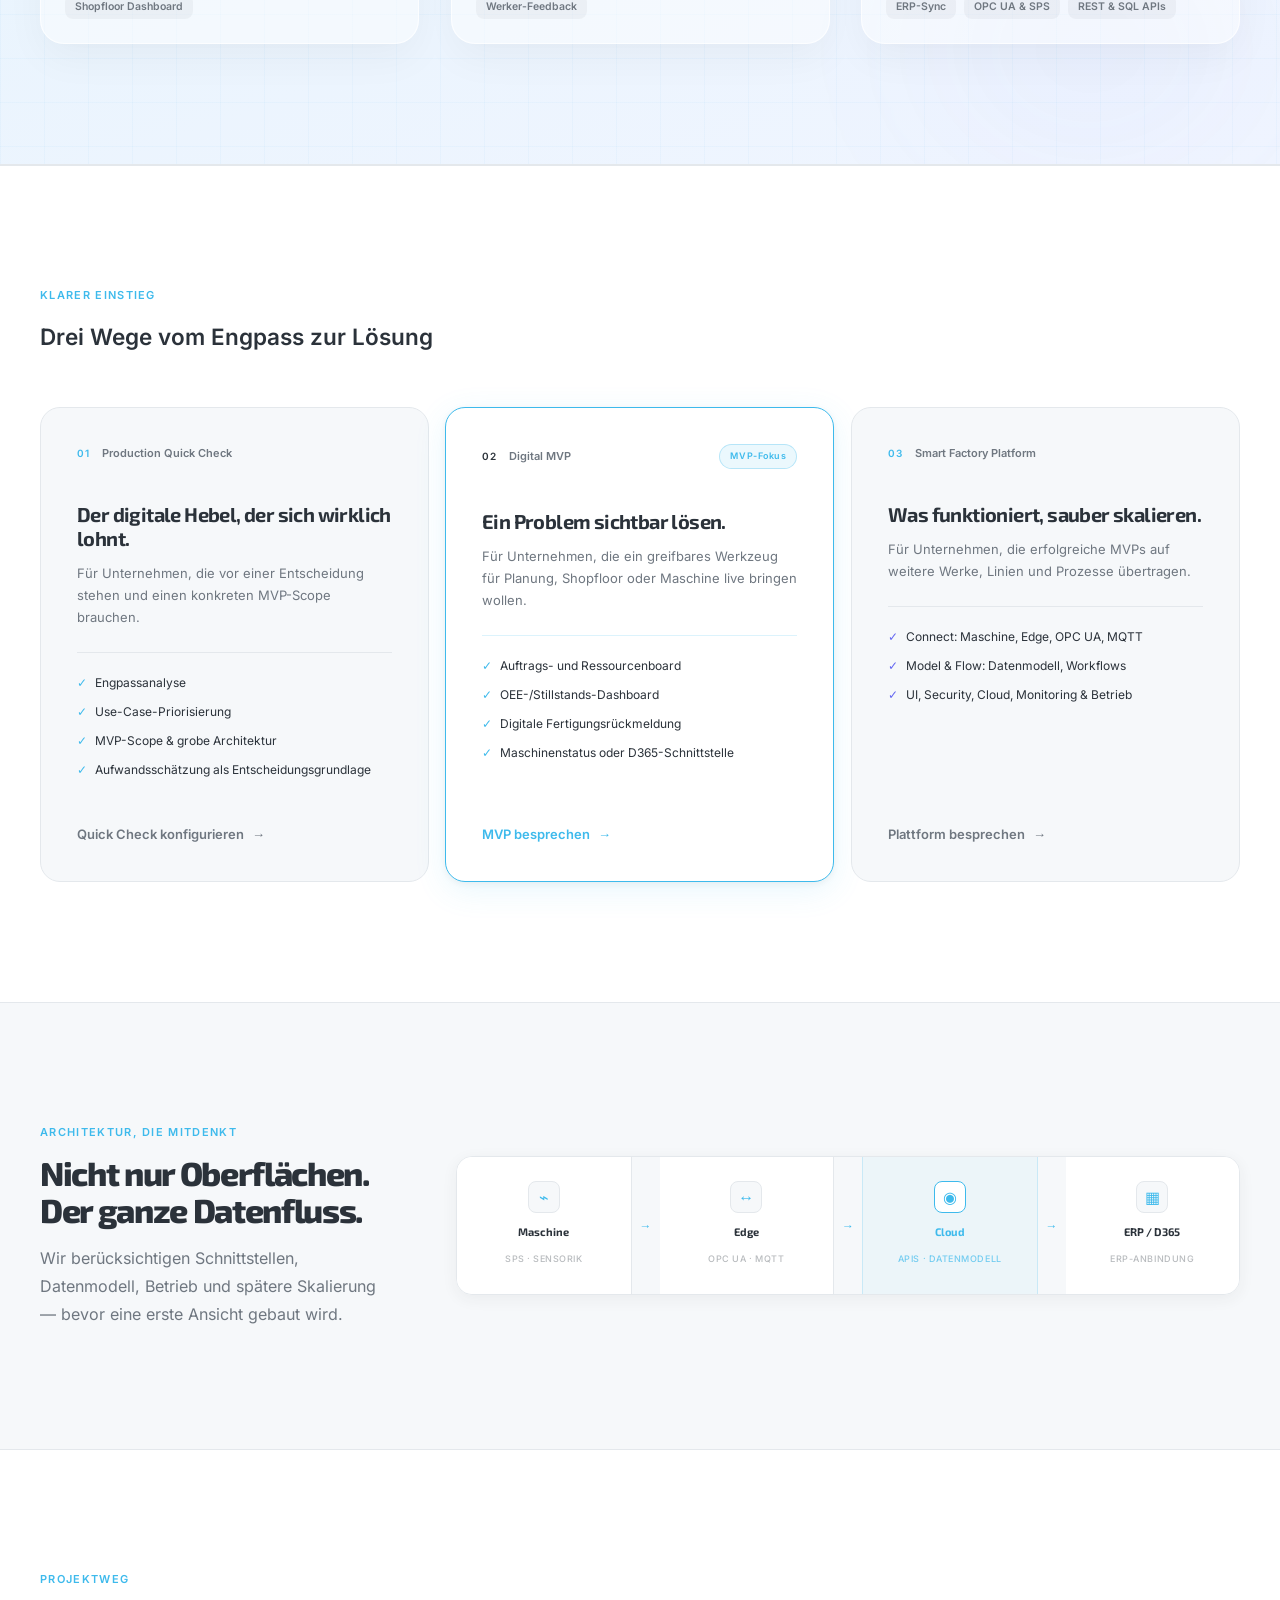
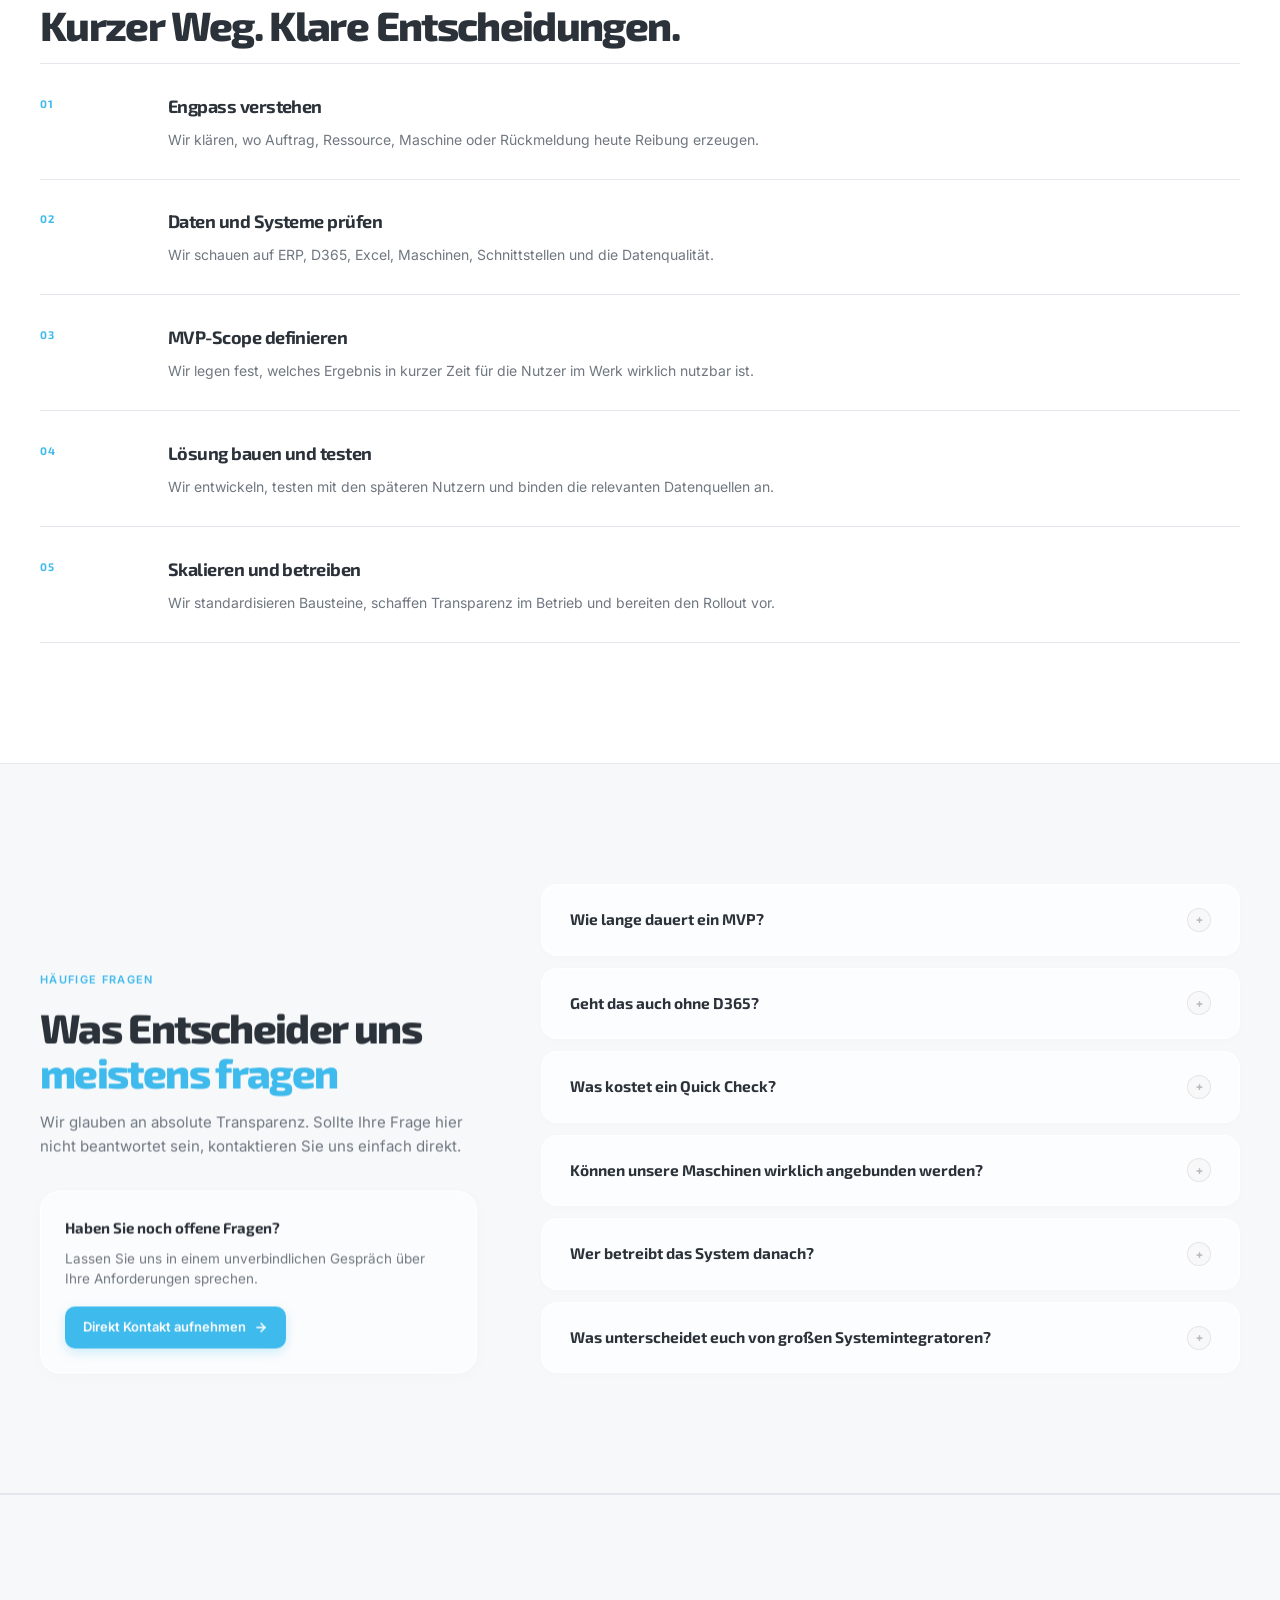
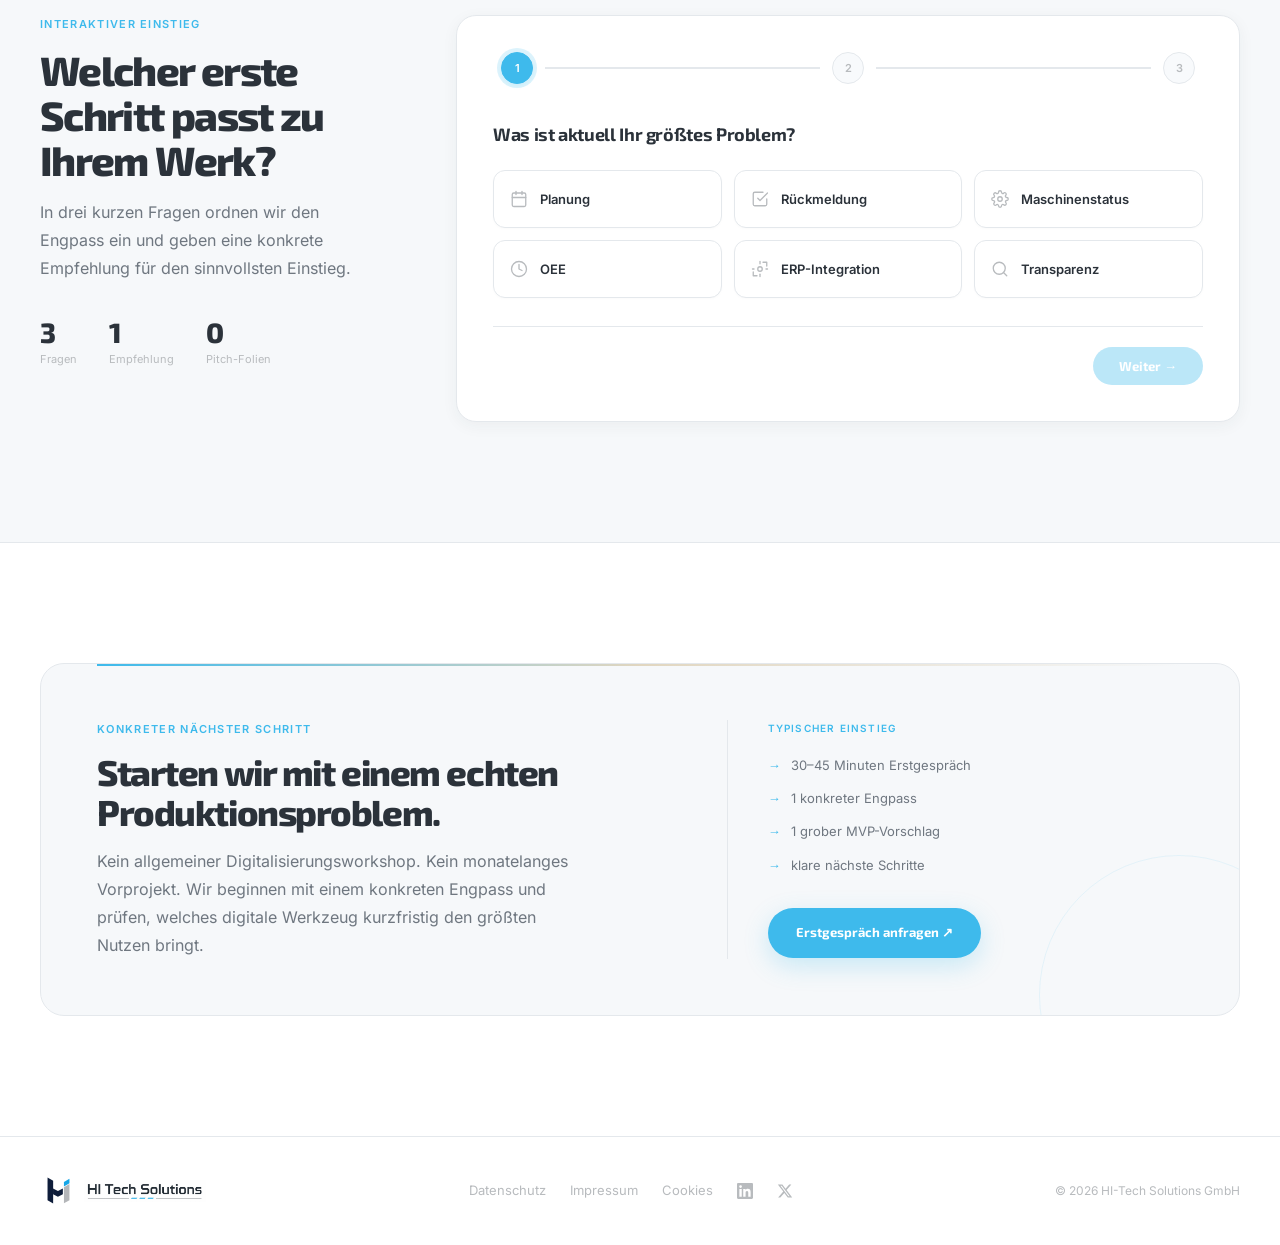
==== commit 7c9588f8: "Add Multi-Werk-Rollout detail page and link from index New page mirrors the structure of OEE.html wi" ====
--- a/index.html
+++ b/index.html
@@ -356,6 +356,7 @@
         <h3>Multi-Werk-Rollout</h3>
         <p>Ein MVP funktioniert in einem Werk. Danach braucht es Standards, Wiederverwendung und Betrieb. Wir denken Architektur, Support und Skalierung von Anfang an mit.</p>
         <span class="usecase-tag">Standards · Betrieb · Rollout</span>
+        <a href="multi-werk-rollout.html" class="usecase-link">Multi-Werk-Rollout ansehen →</a>
       </div>
       <div class="usecase-item">
         <div class="usecase-meta-row">
